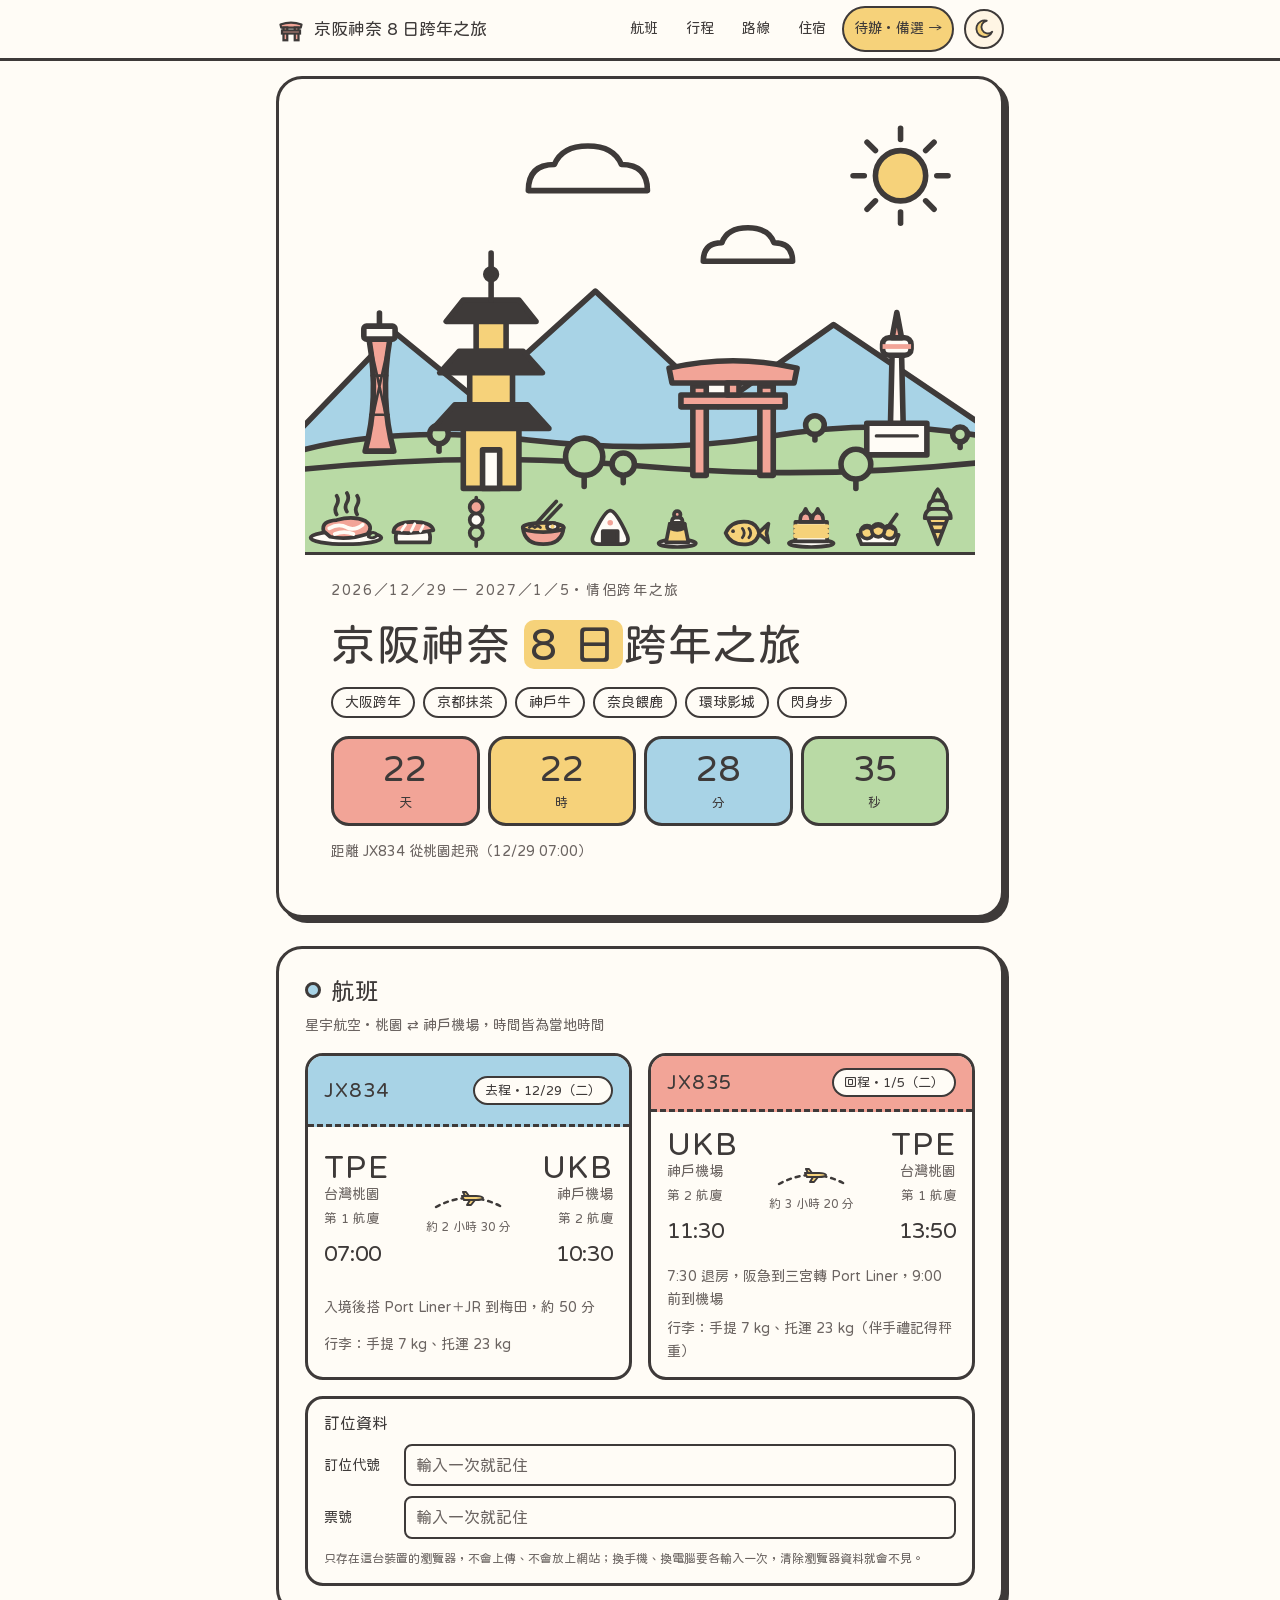
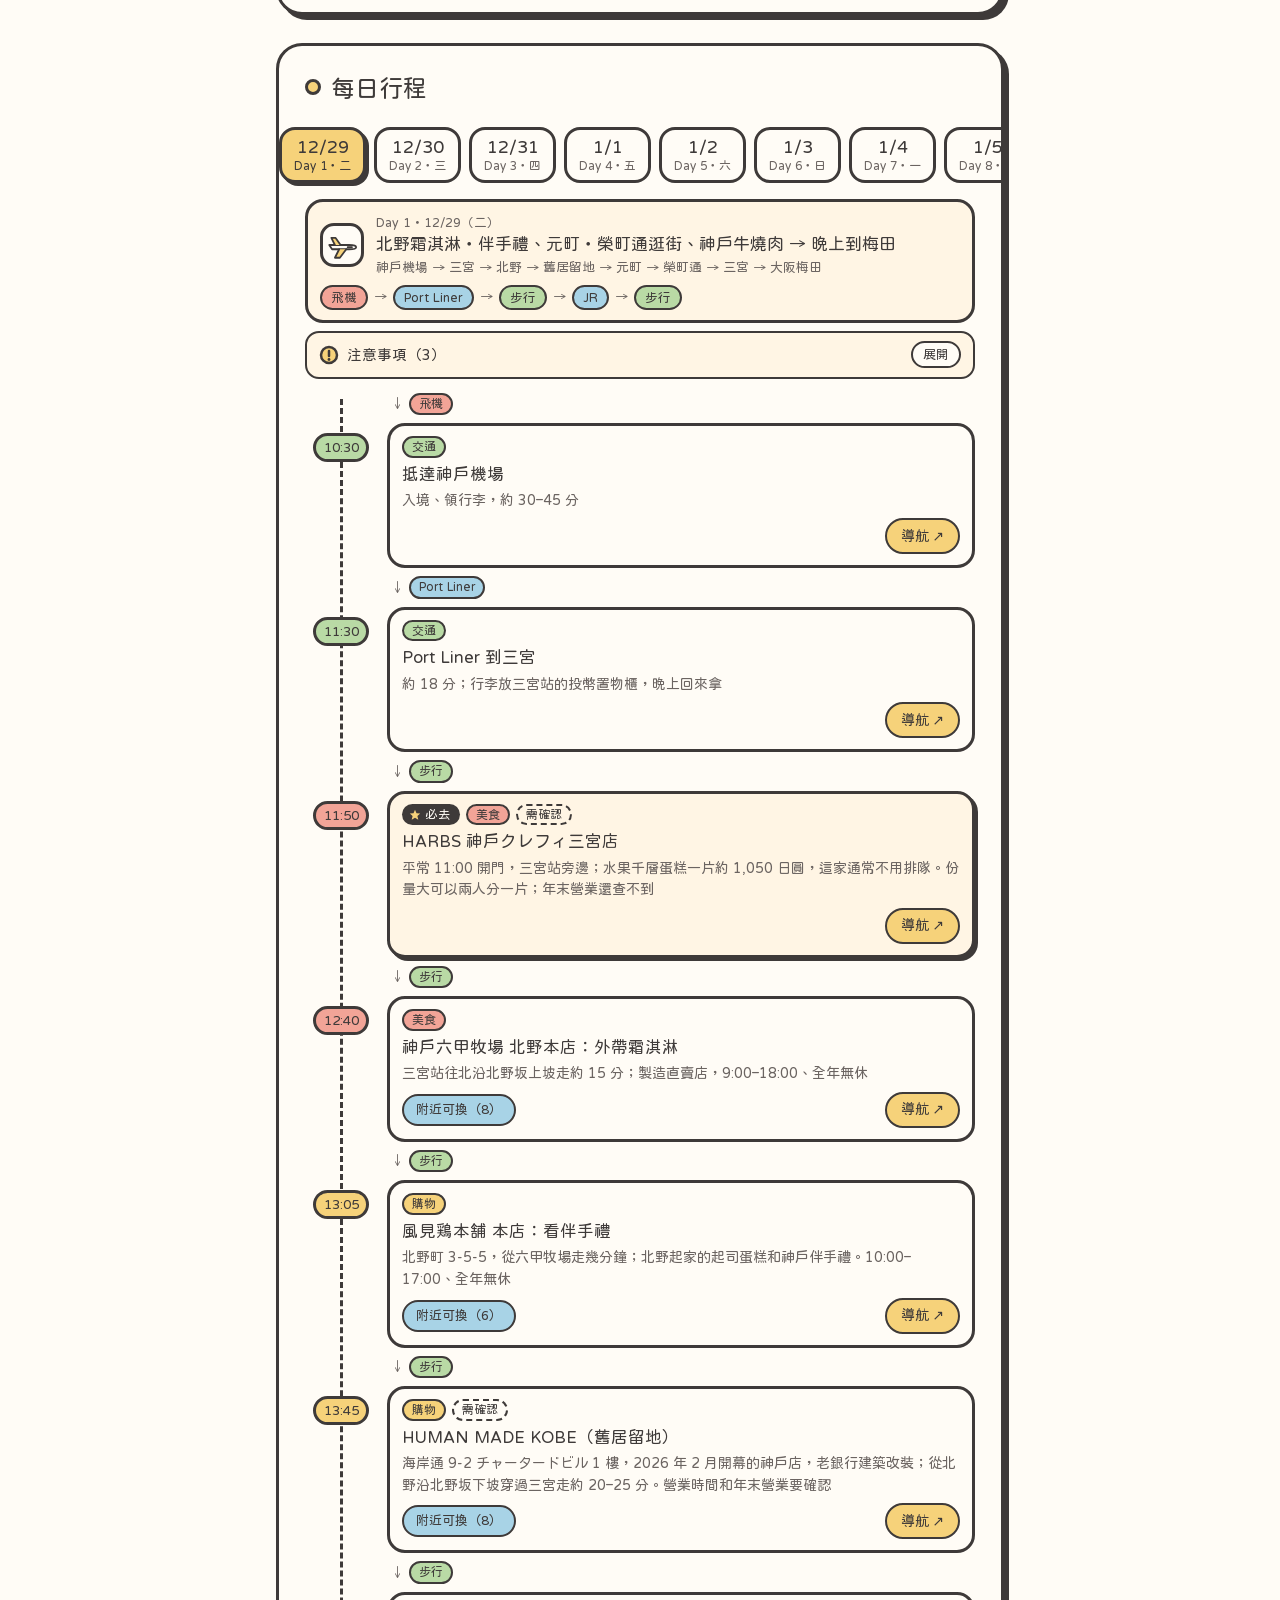
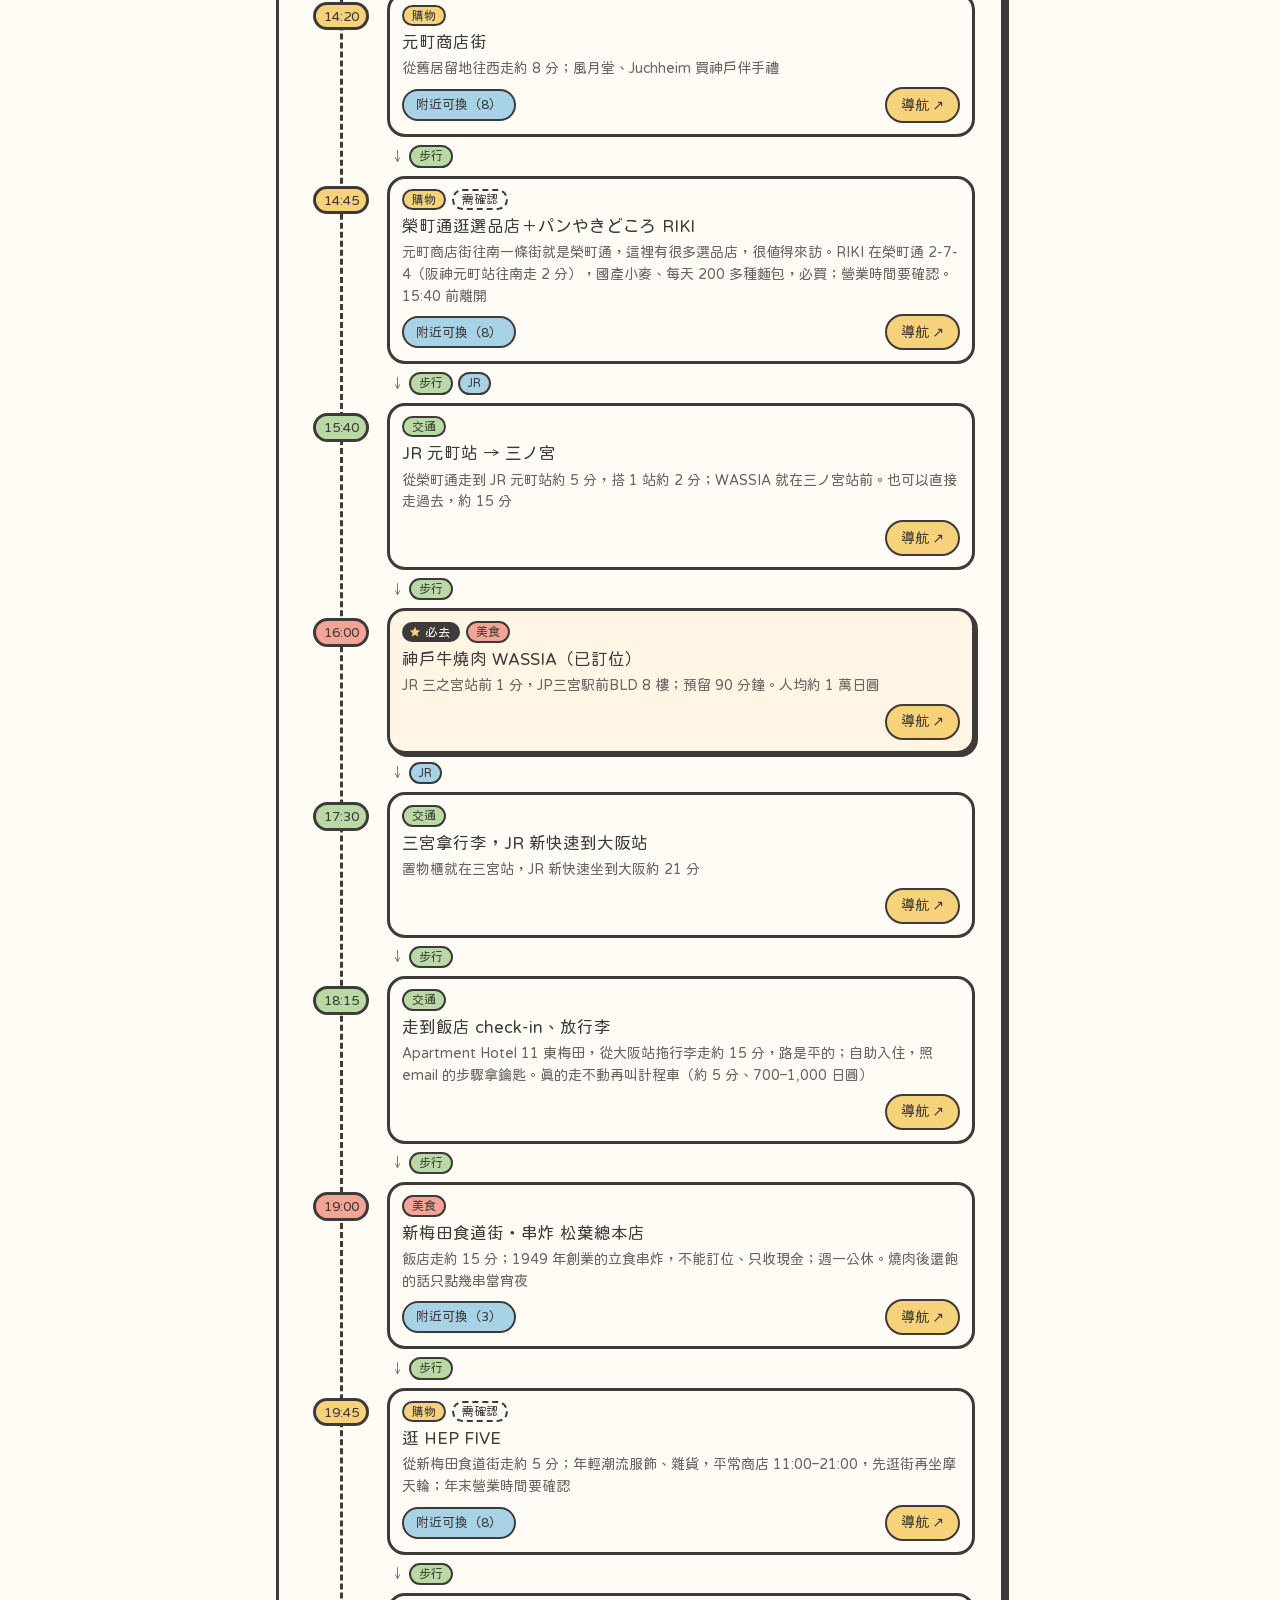
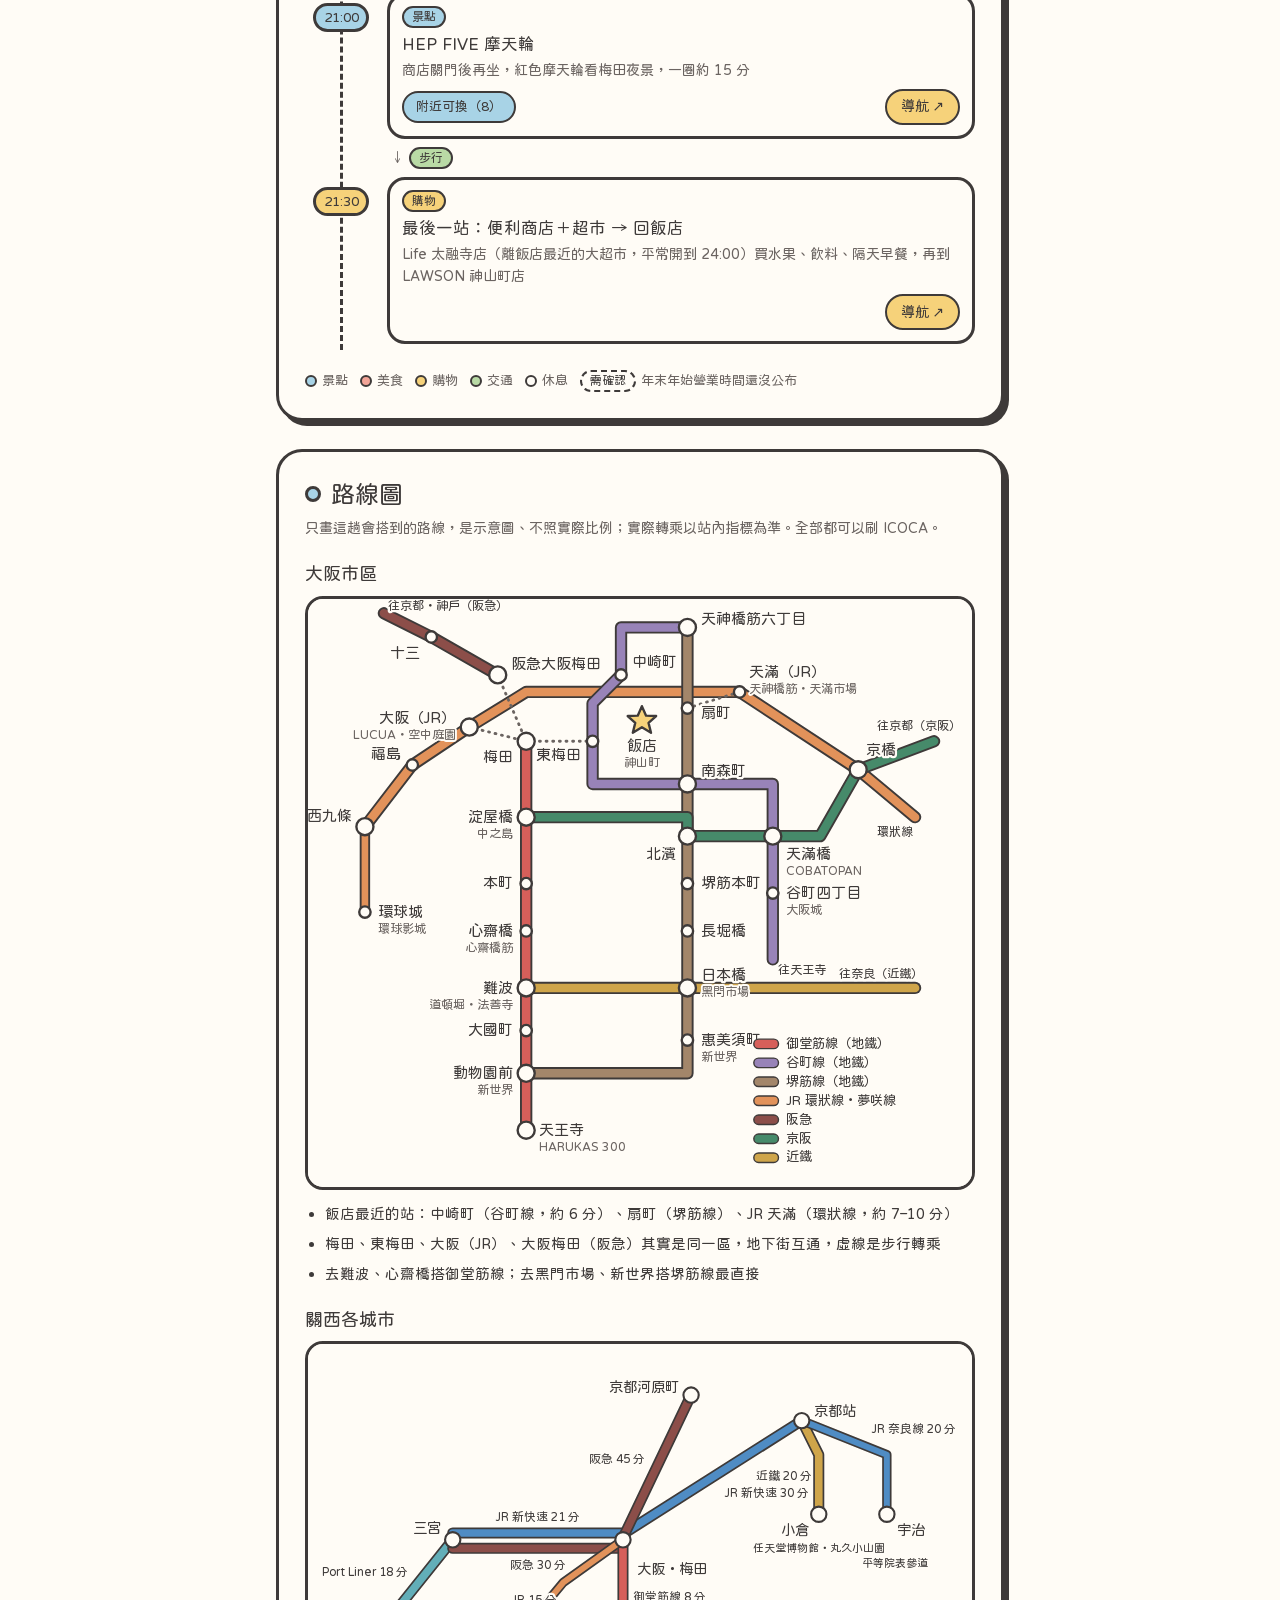
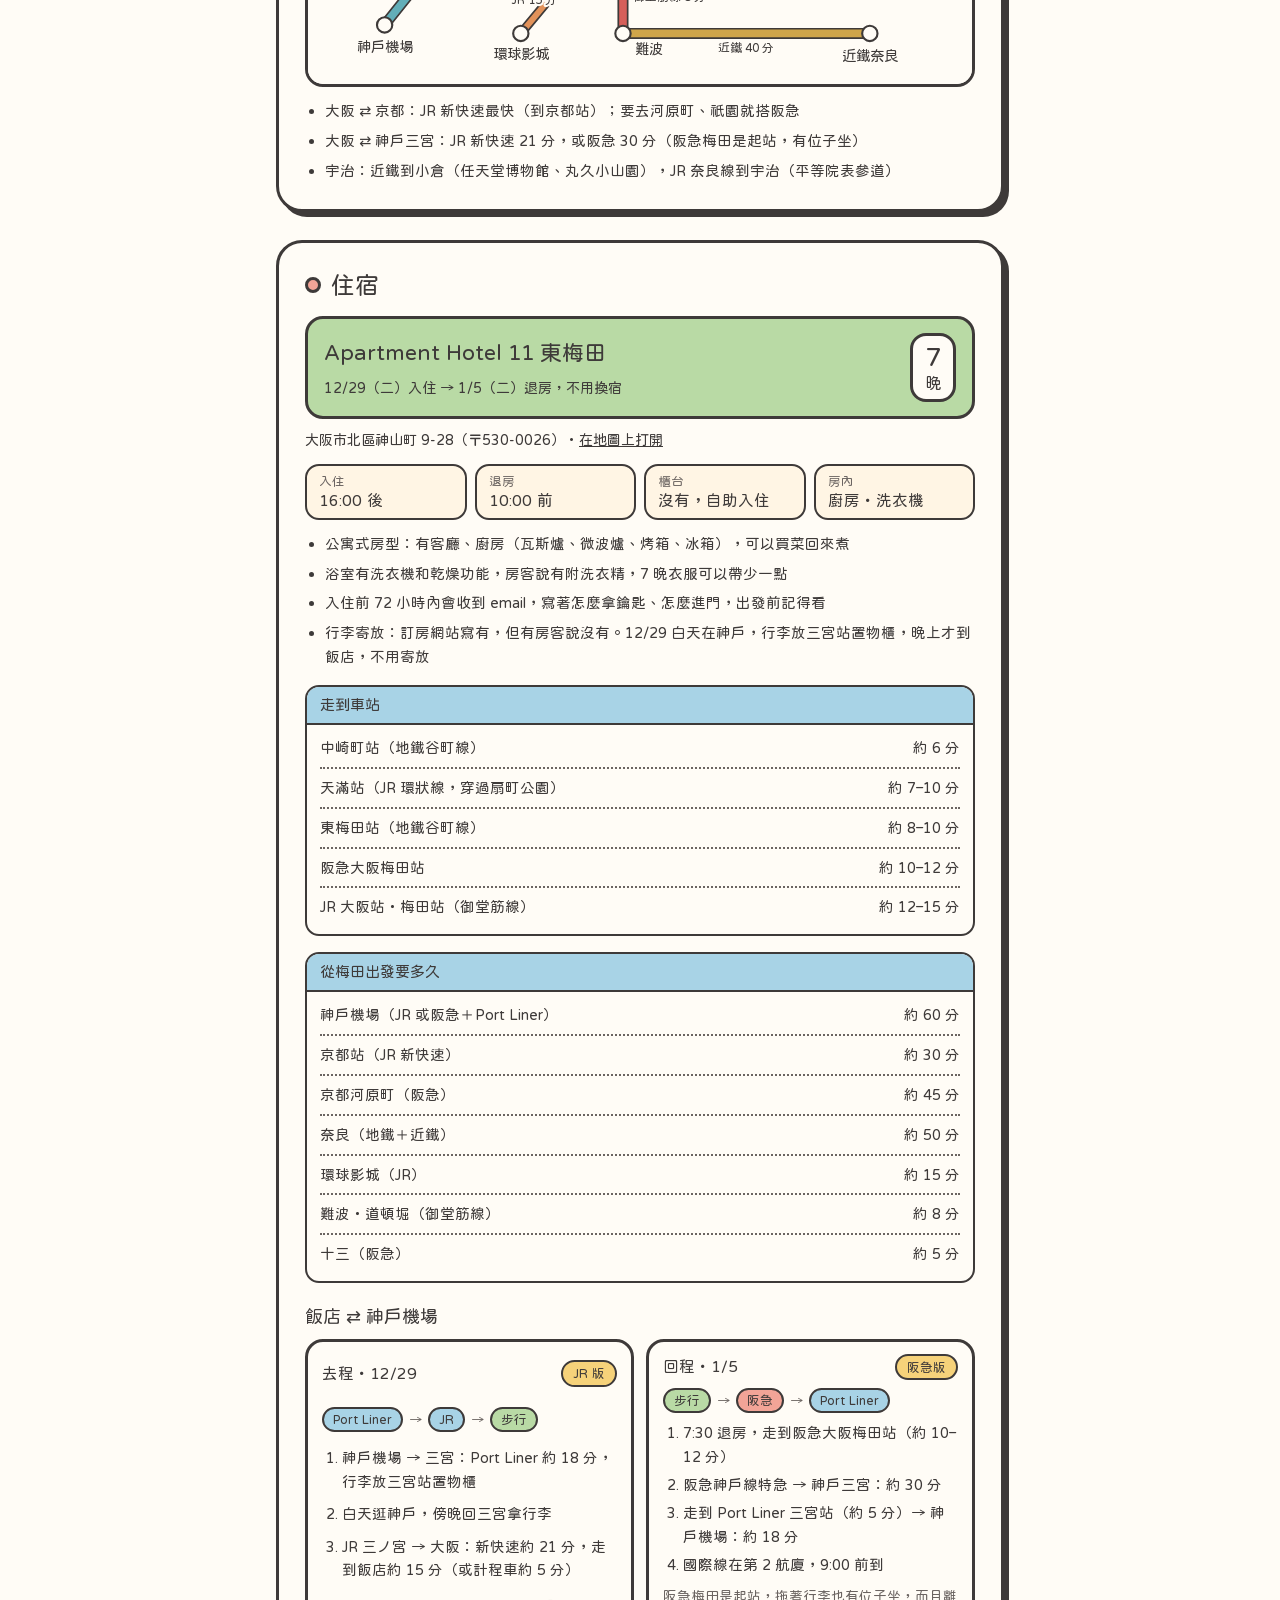
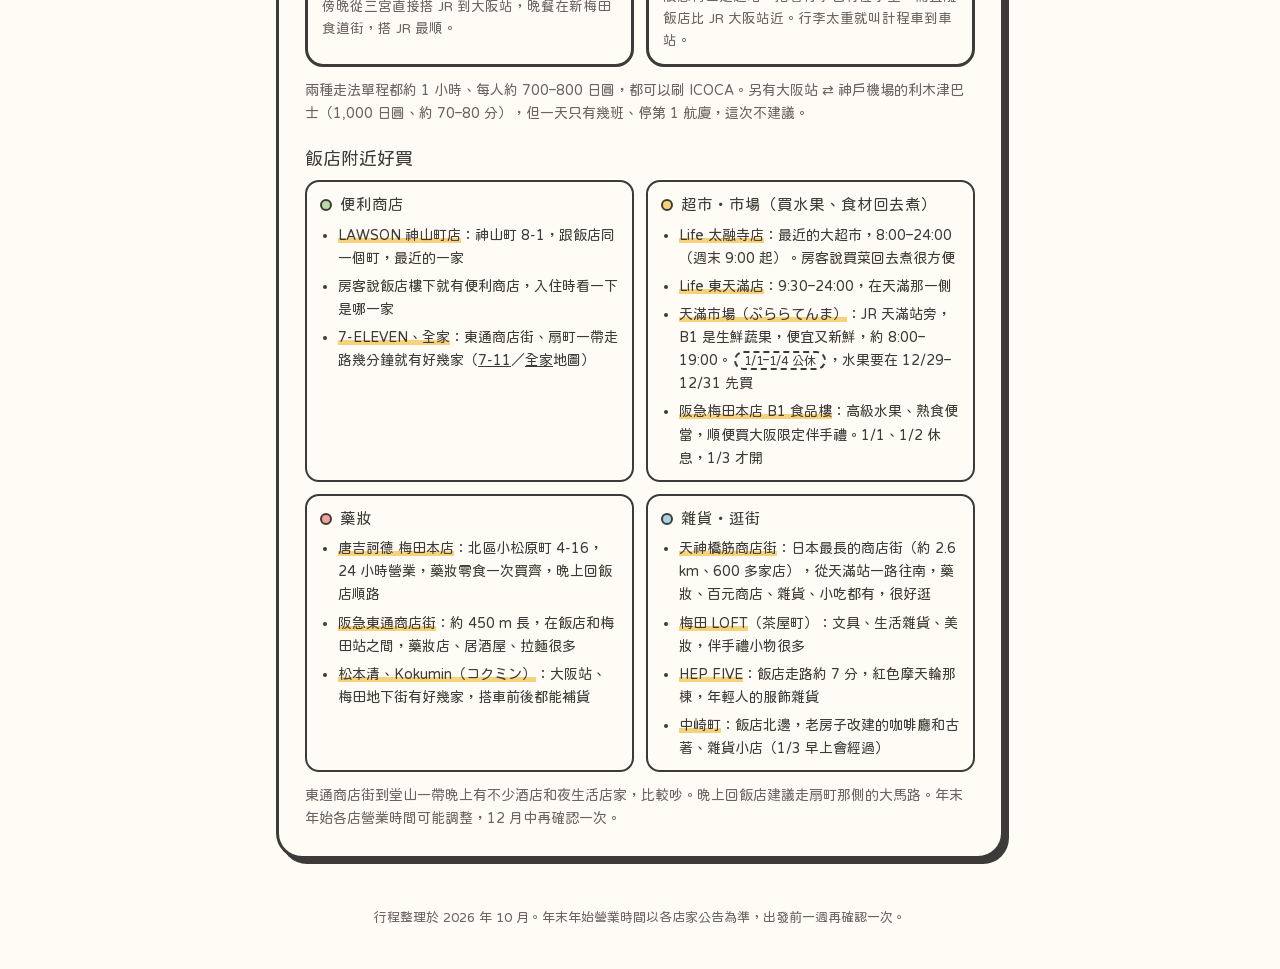
==== index.html @ b8e927ff "航班加上行李額度（手提 7 kg、托運 23 kg）；新增訂位資料欄位，只存在裝置的瀏覽器、不放上網站 Co-Authored-By: Claude Opus 5.5 <noreply@anthrop" ====
<!doctype html>
<html lang="zh-Hant">
<head>
<meta charset="utf-8">
<meta name="viewport" content="width=device-width, initial-scale=1, viewport-fit=cover">
<title>京阪神奈 8 日跨年之旅</title>
<link rel="preload" href="fonts/huninn-subset.woff2" as="font" type="font/woff2" crossorigin>
<link rel="manifest" href="manifest.webmanifest">
<meta name="theme-color" content="#FFFCF6" media="(prefers-color-scheme: light)">
<meta name="theme-color" content="#1C1E21" media="(prefers-color-scheme: dark)">
<script>/* 先套用記住的深淺色，避免畫面閃一下 */try{var t=JSON.parse(localStorage.getItem("kansai8-theme"));if(t==="dark"||t==="light")document.documentElement.dataset.theme=t;}catch(e){}</script>
<link rel="icon" href="icons/icon-192.png" type="image/png">
<link rel="apple-touch-icon" href="icons/apple-touch-icon.png">
<meta name="apple-mobile-web-app-title" content="京阪神奈 8 日跨年之旅">
<link rel="stylesheet" href="css/style.css">

</head>
<body>
<nav class="nav" aria-label="主選單">
  <div class="nav-in">
    <a class="brand" aria-label="京阪神奈 8 日跨年之旅" href="#home" style="text-decoration:none">
      <svg viewBox="0 0 40 40" aria-hidden="true"><g class="anim">
        <path d="M6 14 Q20 9 34 14 L33 18 L7 18 Z" fill="#F2A497" stroke="#3E3A39" stroke-width="3" stroke-linejoin="round"/>
        <rect x="10" y="18" width="5" height="17" fill="#F2A497" stroke="#3E3A39" stroke-width="3"/>
        <rect x="25" y="18" width="5" height="17" fill="#F2A497" stroke="#3E3A39" stroke-width="3"/>
        <rect x="8" y="22" width="24" height="4" fill="#F2A497" stroke="#3E3A39" stroke-width="3"/>
      </g></svg>
      <span class="brand-t">京阪神奈 8 日跨年之旅</span>
    </a>
    <div class="nav-links">
      <a href="#flight">航班</a>
      <a href="#days">行程</a>
      <a href="#maps">路線</a>
      <a href="#stay">住宿</a>
      <a class="nav-page" href="prep.html">待辦・備選<span class="nav-arrow"> →</span></a>
    </div>
    <button class="theme-btn" type="button" id="theme-btn" aria-label="切換深色／淺色">
      <svg class="moon" viewBox="0 0 24 24" aria-hidden="true"><path d="M15 3 A9 9 0 1 0 21 15 A7 7 0 1 1 15 3 Z" fill="#F6D27A" stroke="#3E3A39" stroke-width="2" stroke-linejoin="round"/></svg>
      <svg class="sun" viewBox="0 0 24 24" aria-hidden="true"><g stroke="#3E3A39" stroke-width="2" stroke-linecap="round"><circle cx="12" cy="12" r="5" fill="#F6D27A"/><path d="M12 2v2M12 20v2M2 12h2M20 12h2M5 5l1.4 1.4M17.6 17.6 19 19M5 19l1.4-1.4M17.6 6.4 19 5"/></g></svg>
    </button>
  </div>
</nav>

<main>
  <!-- 首頁 -->
  <section id="home" class="page hero">
    <svg class="hero-art day" viewBox="0 0 360 240" role="img" aria-label="繪本插圖：遠方的神戶港塔和京都塔、近處的八坂塔、紅色鳥居和幾棵樹，天上飄下神戶牛排、壽司、糰子、拉麵、飯糰、布丁、鯛魚燒、草莓千層、章魚燒和抹茶霜淇淋">
      <g stroke="#3E3A39" stroke-width="3" stroke-linejoin="round" stroke-linecap="round">
        <!-- 太陽（縮小、放在右上角，整顆露出來） -->
        <g transform="translate(320 38) scale(.75) translate(-306 -48)" stroke-width="4">
          <g class="sun-rays anim">
            <line x1="306" y1="14" x2="306" y2="22"/><line x1="306" y1="74" x2="306" y2="82"/>
            <line x1="272" y1="48" x2="280" y2="48"/><line x1="332" y1="48" x2="340" y2="48"/>
            <line x1="282" y1="24" x2="288" y2="30"/><line x1="324" y1="66" x2="330" y2="72"/>
            <line x1="330" y1="24" x2="324" y2="30"/><line x1="288" y1="66" x2="282" y2="72"/>
          </g>
          <circle cx="306" cy="48" r="18" fill="#F6D27A"/>
        </g>
        <!-- 雲 -->
        <path class="cloud-a anim" d="M120 46 Q120 32 134 32 Q138 22 152 22 Q166 22 170 32 Q184 32 184 46 Z" fill="#FFFCF6"/>
        <path class="cloud-b anim" d="M214 84 Q214 74 224 74 Q227 66 238 66 Q249 66 252 74 Q262 74 262 84 Z" fill="#FFFCF6"/>
        <!-- 遠山 -->
        <path d="M-4 176 L48 122 L92 158 L156 100 L222 162 L284 118 L364 172 L364 204 L-4 204 Z" fill="#A8D3E6"/>
        <!-- 後方山丘：遠景的神戶港塔、京都塔畫小一點，站在這層 -->
        <path d="M-4 186 Q50 172 120 180 Q190 188 250 178 Q310 168 364 178 L364 220 L-4 220 Z" fill="#B9DAA5"/>
        <line x1="72" y1="186" x2="72" y2="179"/><circle cx="72" cy="177" r="5" fill="#B9DAA5"/>
        <line x1="274" y1="180" x2="274" y2="174"/><circle cx="274" cy="172" r="5" fill="#B9DAA5"/>
        <line x1="352" y1="184" x2="352" y2="178"/><circle cx="352" cy="177" r="4" fill="#B9DAA5"/>
        <!-- 神戶港塔（遠景） -->
        <g transform="translate(40 186) scale(0.7) translate(-28 -198)" stroke-width="4.29">
          <line x1="28" y1="104" x2="28" y2="92"/>
          <path d="M17 198 Q28 158 20 112 L36 112 Q28 158 39 198 Z" fill="#F2A497"/>
          <path d="M20 112 L39 198 M36 112 L17 198 M22 140 L34 140 M21 170 L35 170" fill="none" stroke-width="2"/>
          <rect x="16" y="102" width="24" height="10" rx="2" fill="#FFFCF6"/>
        </g>
        <!-- 京都塔（遠景） -->
        <g transform="translate(318 188) scale(0.85) translate(-331 -198)" stroke-width="3.53">
          <rect x="312" y="178" width="38" height="20" fill="#FFFCF6"/>
          <path d="M318 186 L344 186" fill="none" stroke-width="2"/>
          <path d="M327 178 L328 134 L334 134 L335 178 Z" fill="#FFFCF6"/>
          <rect x="322" y="124" width="18" height="11" rx="4" fill="#FFFCF6"/>
          <rect x="322" y="128" width="18" height="3" fill="#F2A497" stroke-width="0"/>
          <path d="M328 124 L331 108 L334 124 Z" fill="#F2A497"/>
        </g>
        <!-- 地面 -->
        <path d="M-4 196 Q90 186 180 194 Q270 202 364 192 L364 244 L-4 244 Z" fill="#B9DAA5"/>
        <!-- 鳥居（中景） -->
        <g transform="translate(230 199) scale(0.8) translate(-249 -198)" stroke-width="3.75">
          <rect x="222" y="138" width="9" height="60" fill="#F2A497"/>
          <rect x="267" y="138" width="9" height="60" fill="#F2A497"/>
          <path d="M206 126 Q249 116 292 126 L290 136 L208 136 Z" fill="#F2A497"/>
          <rect x="214" y="144" width="70" height="8" fill="#F2A497"/>
          <rect x="245" y="136" width="8" height="8" fill="#F2A497"/>
        </g>
        <!-- 八坂塔（近景，最大） -->
        <g transform="translate(100 206) scale(1.15) translate(-81 -196)" stroke-width="2.61">
          <rect x="68" y="164" width="26" height="32" fill="#F6D27A"/>
          <rect x="71" y="138" width="20" height="20" fill="#F6D27A"/>
          <rect x="74" y="114" width="14" height="18" fill="#F6D27A"/>
          <path d="M54 168 L108 168 L98 157 L64 157 Z" fill="#3E3A39"/>
          <path d="M57 142 L105 142 L96 132 L66 132 Z" fill="#3E3A39"/>
          <path d="M60 118 L102 118 L94 108 L68 108 Z" fill="#3E3A39"/>
          <line x1="81" y1="108" x2="81" y2="86"/>
          <circle cx="81" cy="96" r="2.5" fill="#3E3A39"/>
          <rect x="77" y="178" width="8" height="18" fill="#FFFCF6"/>
        </g>
        <!-- 近景的樹 -->
        <line x1="150" y1="205" x2="150" y2="196"/><circle cx="150" cy="189" r="10" fill="#B9DAA5"/>
        <line x1="171" y1="203" x2="171" y2="196"/><circle cx="171" cy="193" r="6" fill="#B9DAA5"/>
        <line x1="296" y1="206" x2="296" y2="198"/><circle cx="296" cy="193" r="8" fill="#B9DAA5"/>
        <!-- 天上飄下來的日本美食（縮小一半）：神戶牛排、握壽司、三色糰子、拉麵、飯糰、布丁、鯛魚燒、草莓千層、章魚燒、抹茶霜淇淋 -->
        <!-- 神戶牛排 -->
        <g class="fall f1 anim"><g transform="translate(22 236) scale(.5)" stroke-width="4">
          <ellipse cx="0" cy="-7" rx="38" ry="7" fill="#FFFCF6"/>
          <path d="M-24 -14 Q-27 -25 -10 -26 Q8 -31 21 -25 Q30 -19 23 -11 Q2 -4 -17 -8 Z" fill="#F2A497"/>
          <path d="M-18 -17 Q-8 -23 1 -18 Q9 -14 18 -21 M-12 -11 Q-2 -15 8 -11" fill="none" stroke="#FFFCF6" stroke-width="4"/>
          <path d="M24 -8 Q28 -16 34 -10 Q30 -5 24 -8 Z" fill="#B9DAA5" stroke-width="3"/>
          <g class="steam anim" fill="none"><path d="M-10 -32 Q-13 -37 -10 -42 Q-7 -47 -10 -52"/><path d="M1 -35 Q-2 -40 1 -45 Q4 -50 1 -55"/><path d="M12 -32 Q9 -37 12 -42 Q15 -47 12 -52"/></g>
        </g></g>
        <!-- 握壽司 -->
        <g class="fall f2 anim"><g transform="translate(58 236) scale(.5)" stroke-width="4">
          <path d="M-18 -2 Q-20 -14 -14 -15 L14 -15 Q20 -14 18 -2 Z" fill="#FFFCF6"/>
          <path d="M-21 -13 Q-20 -24 0 -24 Q20 -24 22 -15 Q0 -10 -21 -13 Z" fill="#F2A497"/>
          <path d="M-12 -15 L-8 -21 M-2 -14 L2 -22 M8 -14 L11 -20" fill="none" stroke="#FFFCF6" stroke-width="3"/>
        </g></g>
        <!-- 三色糰子 -->
        <g class="fall f3 anim"><g transform="translate(92 236) scale(.5)" stroke-width="4">
          <line x1="0" y1="2" x2="0" y2="-50"/>
          <circle cx="0" cy="-12" r="7" fill="#B9DAA5"/><circle cx="0" cy="-26" r="7" fill="#FFFCF6"/><circle cx="0" cy="-40" r="7" fill="#F2A497"/>
        </g></g>
        <!-- 拉麵 -->
        <g class="fall f4 anim"><g transform="translate(128 236) scale(.5)" stroke-width="4">
          <path d="M-6 -24 L14 -46 M0 -22 L19 -42" fill="none"/>
          <path d="M-22 -18 L22 -18 Q20 0 0 0 Q-20 0 -22 -18 Z" fill="#F2A497"/>
          <ellipse cx="0" cy="-18" rx="22" ry="5" fill="#F6D27A"/>
          <path d="M-15 -18 Q-12 -21 -9 -18 Q-6 -21 -3 -18" fill="none" stroke-width="3"/>
          <ellipse cx="10" cy="-19" rx="6" ry="4" fill="#FFFCF6"/><circle cx="10" cy="-19" r="2.2" fill="#F6D27A" stroke-width="0"/>
        </g></g>
        <!-- 飯糰 -->
        <g class="fall f5 anim"><g transform="translate(164 236) scale(.5)" stroke-width="4">
          <path d="M0 -36 Q6 -36 18 -10 Q22 0 12 0 L-12 0 Q-22 0 -18 -10 Q-6 -36 0 -36 Z" fill="#FFFCF6"/>
          <rect x="-8" y="-14" width="16" height="14" fill="#3E3A39"/>
          <circle cx="0" cy="-23" r="3" fill="#F2A497" stroke-width="0"/>
        </g></g>
        <!-- 布丁 -->
        <g class="fall f6 anim"><g transform="translate(200 236) scale(.5)" stroke-width="4">
          <ellipse cx="0" cy="-1" rx="20" ry="4" fill="#FFFCF6"/>
          <path d="M-12 -2 L-8 -22 L8 -22 L12 -2 Z" fill="#F6D27A"/>
          <path d="M-8 -22 L8 -22 L7 -17 Q0 -14 -7 -17 Z" fill="#3E3A39"/>
          <path d="M-6 -23 Q-6 -29 0 -29 Q6 -29 6 -23 Z" fill="#FFFCF6"/>
          <circle cx="0" cy="-32" r="3.5" fill="#F2A497"/>
        </g></g>
        <!-- 鯛魚燒 -->
        <g class="fall f7 anim"><g transform="translate(236 236) scale(.5)" stroke-width="4">
          <path d="M15 -12 L26 -22 L24 -12 L26 -2 Z" fill="#F6D27A"/>
          <path d="M-20 -12 Q-14 -26 4 -24 Q14 -22 16 -12 Q14 -2 4 0 Q-14 2 -20 -12 Z" fill="#F6D27A"/>
          <circle cx="-12" cy="-14" r="2" fill="#3E3A39" stroke-width="0"/>
          <path d="M-2 -17 Q2 -12 -2 -7 M5 -17 Q9 -12 5 -7" fill="none" stroke-width="3"/>
        </g></g>
        <!-- 草莓千層 -->
        <g class="fall f8 anim"><g transform="translate(272 236) scale(.5)" stroke-width="4">
          <ellipse cx="0" cy="-1" rx="24" ry="4" fill="#FFFCF6"/>
          <rect x="-17" y="-24" width="34" height="21" fill="#FFFCF6"/>
          <path d="M-17 -19 L17 -19 M-17 -14 L17 -14 M-17 -9 L17 -9" fill="none" stroke="#F6D27A" stroke-width="5"/>
          <path d="M-12 -24 Q-12 -34 -6 -34 Q0 -34 0 -24 Z M1 -24 Q1 -34 7 -34 Q13 -34 13 -24 Z" fill="#F2A497"/>
          <path d="M-8 -34 L-6 -38 L-4 -34 M5 -34 L7 -38 L9 -34" fill="#B9DAA5"/>
        </g></g>
        <!-- 章魚燒 -->
        <g class="fall f9 anim"><g transform="translate(308 236) scale(.5)" stroke-width="4">
          <line x1="10" y1="-18" x2="20" y2="-32"/>
          <path d="M-22 -10 L22 -10 L18 0 L-18 0 Z" fill="#FFFCF6"/>
          <circle cx="-12" cy="-13" r="7" fill="#F6D27A"/><circle cx="12" cy="-13" r="7" fill="#F6D27A"/><circle cx="0" cy="-15" r="7" fill="#F6D27A"/>
          <path d="M-16 -16 Q-12 -19 -8 -16 M-4 -18 Q0 -21 4 -18 M8 -16 Q12 -19 16 -16" fill="none" stroke-width="3"/>
        </g></g>
        <!-- 抹茶霜淇淋 -->
        <g class="fall f10 anim"><g transform="translate(340 236) scale(.5)" stroke-width="4">
          <path d="M-11 -29 L11 -29 L0 0 Z" fill="#F6D27A"/>
          <path d="M-7 -22 L7 -22 M-4 -14 L4 -14" fill="none"/>
          <path d="M-14 -28 Q-14 -39 0 -39 Q14 -39 14 -28 Z" fill="#B9DAA5"/>
          <path d="M-10 -38 Q-10 -48 0 -48 Q10 -48 10 -38 Z" fill="#B9DAA5"/>
          <path d="M-6 -47 Q-3 -56 0 -59 Q3 -56 6 -47 Z" fill="#B9DAA5"/>
        </g></g>
      </g>
    </svg>
    <svg class="hero-art night" viewBox="0 0 360 240" role="img" aria-label="深夜插圖：跨年煙火、通天閣、大阪城和三顆章魚燒"><g style="stroke:var(--edge)" stroke-width="3" stroke-linejoin="round" stroke-linecap="round" fill="none"><!-- 星星 --><circle class="twinkle" cx="30" cy="30" r="2.2" style="fill:#E9DFC8" stroke-width="0"/><circle class="twinkle t2" cx="64" cy="18" r="1.6" style="fill:#E9DFC8" stroke-width="0"/><circle class="twinkle" cx="150" cy="24" r="1.6" style="fill:#E9DFC8" stroke-width="0"/><circle class="twinkle t2" cx="240" cy="16" r="2.2" style="fill:#E9DFC8" stroke-width="0"/><circle class="twinkle" cx="330" cy="26" r="1.6" style="fill:#E9DFC8" stroke-width="0"/><circle class="twinkle t2" cx="118" cy="70" r="1.6" style="fill:#E9DFC8" stroke-width="0"/><circle class="twinkle" cx="176" cy="92" r="2.2" style="fill:#E9DFC8" stroke-width="0"/><circle class="twinkle t2" cx="26" cy="96" r="1.6" style="fill:#E9DFC8" stroke-width="0"/><circle class="twinkle" cx="312" cy="110" r="1.6" style="fill:#E9DFC8" stroke-width="0"/><circle class="twinkle t2" cx="262" cy="62" r="2.2" style="fill:#E9DFC8" stroke-width="0"/><!-- 月亮 --><path d="M318 30 A18 18 0 1 0 334 62 A14 14 0 1 1 318 30 Z" style="fill:#CDBF9C"/><!-- 煙火 --><g class="fw fw-1" style="stroke:#C7907F" stroke-width="2.5" stroke-linecap="round"><line x1="102.5" y1="62.0" x2="122.0" y2="62.0"/><circle cx="127.0" cy="62.0" r="1.6" style="fill:#C7907F" stroke-width="0"/><line x1="101.1" y1="67.2" x2="118.0" y2="77.0"/><circle cx="122.3" cy="79.5" r="1.6" style="fill:#C7907F" stroke-width="0"/><line x1="97.2" y1="71.1" x2="107.0" y2="88.0"/><circle cx="109.5" cy="92.3" r="1.6" style="fill:#C7907F" stroke-width="0"/><line x1="92.0" y1="72.5" x2="92.0" y2="92.0"/><circle cx="92.0" cy="97.0" r="1.6" style="fill:#C7907F" stroke-width="0"/><line x1="86.8" y1="71.1" x2="77.0" y2="88.0"/><circle cx="74.5" cy="92.3" r="1.6" style="fill:#C7907F" stroke-width="0"/><line x1="82.9" y1="67.2" x2="66.0" y2="77.0"/><circle cx="61.7" cy="79.5" r="1.6" style="fill:#C7907F" stroke-width="0"/><line x1="81.5" y1="62.0" x2="62.0" y2="62.0"/><circle cx="57.0" cy="62.0" r="1.6" style="fill:#C7907F" stroke-width="0"/><line x1="82.9" y1="56.8" x2="66.0" y2="47.0"/><circle cx="61.7" cy="44.5" r="1.6" style="fill:#C7907F" stroke-width="0"/><line x1="86.8" y1="52.9" x2="77.0" y2="36.0"/><circle cx="74.5" cy="31.7" r="1.6" style="fill:#C7907F" stroke-width="0"/><line x1="92.0" y1="51.5" x2="92.0" y2="32.0"/><circle cx="92.0" cy="27.0" r="1.6" style="fill:#C7907F" stroke-width="0"/><line x1="97.2" y1="52.9" x2="107.0" y2="36.0"/><circle cx="109.5" cy="31.7" r="1.6" style="fill:#C7907F" stroke-width="0"/><line x1="101.1" y1="56.7" x2="118.0" y2="47.0"/><circle cx="122.3" cy="44.5" r="1.6" style="fill:#C7907F" stroke-width="0"/><circle cx="92" cy="62" r="3" style="fill:#C7907F" stroke-width="0"/></g><g class="fw fw-2" style="stroke:#C8B27A" stroke-width="2.5" stroke-linecap="round"><line x1="212.4" y1="44.0" x2="228.0" y2="44.0"/><circle cx="233.0" cy="44.0" r="1.6" style="fill:#C8B27A" stroke-width="0"/><line x1="211.3" y1="48.2" x2="224.8" y2="56.0"/><circle cx="229.1" cy="58.5" r="1.6" style="fill:#C8B27A" stroke-width="0"/><line x1="208.2" y1="51.3" x2="216.0" y2="64.8"/><circle cx="218.5" cy="69.1" r="1.6" style="fill:#C8B27A" stroke-width="0"/><line x1="204.0" y1="52.4" x2="204.0" y2="68.0"/><circle cx="204.0" cy="73.0" r="1.6" style="fill:#C8B27A" stroke-width="0"/><line x1="199.8" y1="51.3" x2="192.0" y2="64.8"/><circle cx="189.5" cy="69.1" r="1.6" style="fill:#C8B27A" stroke-width="0"/><line x1="196.7" y1="48.2" x2="183.2" y2="56.0"/><circle cx="178.9" cy="58.5" r="1.6" style="fill:#C8B27A" stroke-width="0"/><line x1="195.6" y1="44.0" x2="180.0" y2="44.0"/><circle cx="175.0" cy="44.0" r="1.6" style="fill:#C8B27A" stroke-width="0"/><line x1="196.7" y1="39.8" x2="183.2" y2="32.0"/><circle cx="178.9" cy="29.5" r="1.6" style="fill:#C8B27A" stroke-width="0"/><line x1="199.8" y1="36.7" x2="192.0" y2="23.2"/><circle cx="189.5" cy="18.9" r="1.6" style="fill:#C8B27A" stroke-width="0"/><line x1="204.0" y1="35.6" x2="204.0" y2="20.0"/><circle cx="204.0" cy="15.0" r="1.6" style="fill:#C8B27A" stroke-width="0"/><line x1="208.2" y1="36.7" x2="216.0" y2="23.2"/><circle cx="218.5" cy="18.9" r="1.6" style="fill:#C8B27A" stroke-width="0"/><line x1="211.3" y1="39.8" x2="224.8" y2="32.0"/><circle cx="229.1" cy="29.5" r="1.6" style="fill:#C8B27A" stroke-width="0"/><circle cx="204" cy="44" r="3" style="fill:#C8B27A" stroke-width="0"/></g><g class="fw fw-3" style="stroke:#8FA7B5" stroke-width="2.5" stroke-linecap="round"><line x1="275.0" y1="98.0" x2="288.0" y2="98.0"/><circle cx="293.0" cy="98.0" r="1.6" style="fill:#8FA7B5" stroke-width="0"/><line x1="274.1" y1="101.5" x2="285.3" y2="108.0"/><circle cx="289.7" cy="110.5" r="1.6" style="fill:#8FA7B5" stroke-width="0"/><line x1="271.5" y1="104.1" x2="278.0" y2="115.3"/><circle cx="280.5" cy="119.7" r="1.6" style="fill:#8FA7B5" stroke-width="0"/><line x1="268.0" y1="105.0" x2="268.0" y2="118.0"/><circle cx="268.0" cy="123.0" r="1.6" style="fill:#8FA7B5" stroke-width="0"/><line x1="264.5" y1="104.1" x2="258.0" y2="115.3"/><circle cx="255.5" cy="119.7" r="1.6" style="fill:#8FA7B5" stroke-width="0"/><line x1="261.9" y1="101.5" x2="250.7" y2="108.0"/><circle cx="246.3" cy="110.5" r="1.6" style="fill:#8FA7B5" stroke-width="0"/><line x1="261.0" y1="98.0" x2="248.0" y2="98.0"/><circle cx="243.0" cy="98.0" r="1.6" style="fill:#8FA7B5" stroke-width="0"/><line x1="261.9" y1="94.5" x2="250.7" y2="88.0"/><circle cx="246.3" cy="85.5" r="1.6" style="fill:#8FA7B5" stroke-width="0"/><line x1="264.5" y1="91.9" x2="258.0" y2="80.7"/><circle cx="255.5" cy="76.3" r="1.6" style="fill:#8FA7B5" stroke-width="0"/><line x1="268.0" y1="91.0" x2="268.0" y2="78.0"/><circle cx="268.0" cy="73.0" r="1.6" style="fill:#8FA7B5" stroke-width="0"/><line x1="271.5" y1="91.9" x2="278.0" y2="80.7"/><circle cx="280.5" cy="76.3" r="1.6" style="fill:#8FA7B5" stroke-width="0"/><line x1="274.1" y1="94.5" x2="285.3" y2="88.0"/><circle cx="289.7" cy="85.5" r="1.6" style="fill:#8FA7B5" stroke-width="0"/><circle cx="268" cy="98" r="3" style="fill:#8FA7B5" stroke-width="0"/></g><!-- 遠方街景 --><path d="M-4 170 L-4 150 L22 150 L22 138 L40 138 L40 156 L58 156 L58 144 L72 144 L72 170 Z" style="fill:#2B323B"/><path d="M250 170 L250 146 L268 146 L268 134 L286 134 L286 152 L300 152 L300 140 L318 140 L318 158 L364 158 L364 170 Z" style="fill:#2B323B"/><rect x="24" y="152" width="5" height="5" style="fill:#C8B27A" stroke-width="0"/><rect x="62" y="150" width="5" height="5" style="fill:#C8B27A" stroke-width="0"/><rect x="272" y="140" width="5" height="5" style="fill:#C8B27A" stroke-width="0"/><rect x="306" y="146" width="5" height="5" style="fill:#C8B27A" stroke-width="0"/><!-- 通天閣 --><path d="M118 170 L130 112 L142 112 L154 170" style="fill:#2B323B"/><rect x="124" y="98" width="24" height="14" rx="2" style="fill:#3A4450"/><line x1="136" y1="98" x2="136" y2="82"/><rect x="128" y="102" width="16" height="5" style="fill:#C8B27A" stroke-width="0"/><path d="M124 140 L148 140" /><!-- 大阪城 --><path d="M176 170 L176 146 L226 146 L226 170 Z" style="fill:#2B323B"/><path d="M170 148 L232 148 L222 138 L180 138 Z" style="fill:#4A5D6A"/><rect x="184" y="124" width="34" height="14" style="fill:#2B323B"/><path d="M178 126 L224 126 L214 116 L188 116 Z" style="fill:#4A5D6A"/><rect x="192" y="104" width="18" height="12" style="fill:#2B323B"/><path d="M186 106 L216 106 L208 96 L194 96 Z" style="fill:#4A5D6A"/><path d="M196 96 L198 90 M206 96 L204 90" /><rect x="196" y="152" width="10" height="18" style="fill:#C8B27A" stroke-width="2"/><!-- 河岸 --><path d="M-4 168 Q90 162 180 168 Q270 174 364 166 L364 244 L-4 244 Z" style="fill:#262C34"/><path d="M30 184 L70 184 M110 192 L160 192 M250 186 L300 186" style="stroke:#4A5D6A" stroke-width="2.5"/><!-- 章魚燒舟 --><path d="M132 206 L228 206 L218 226 L142 226 Z" style="fill:#7A6448"/><path d="M150 216 L210 216" style="stroke:#5A4A36" stroke-width="2"/><g class="tako k1"><circle cx="156" cy="196" r="13" style="fill:#B08A5C"/><path d="M144 192 Q150 182 156 184 Q163 182 168 191 Q161 188 156 190 Q150 187 144 192 Z" style="fill:#5A3B2E" stroke-width="1.5"/><path d="M147 189 L151 186 L155 189 L159 186 L163 189" fill="none" style="stroke:#EFE6D2" stroke-width="1.8"/><circle cx="151" cy="198" r="1.6" style="fill:var(--edge)" stroke-width="0"/><circle cx="161" cy="198" r="1.6" style="fill:var(--edge)" stroke-width="0"/><path d="M153.5 202 Q156 204.5 158.5 202" fill="none" stroke-width="1.6"/><ellipse cx="147.5" cy="201.5" rx="2.6" ry="1.6" style="fill:#B9796C" stroke-width="0"/><ellipse cx="164.5" cy="201.5" rx="2.6" ry="1.6" style="fill:#B9796C" stroke-width="0"/><path d="M152 184 L154 182 M159 185 L161 183" style="stroke:#7FA06A" stroke-width="2"/></g><g class="tako k2"><circle cx="180" cy="196" r="13" style="fill:#B08A5C"/><path d="M168 192 Q174 182 180 184 Q187 182 192 191 Q185 188 180 190 Q174 187 168 192 Z" style="fill:#5A3B2E" stroke-width="1.5"/><path d="M171 189 L175 186 L179 189 L183 186 L187 189" fill="none" style="stroke:#EFE6D2" stroke-width="1.8"/><circle cx="175" cy="198" r="1.6" style="fill:var(--edge)" stroke-width="0"/><circle cx="185" cy="198" r="1.6" style="fill:var(--edge)" stroke-width="0"/><path d="M177.5 202 Q180 204.5 182.5 202" fill="none" stroke-width="1.6"/><ellipse cx="171.5" cy="201.5" rx="2.6" ry="1.6" style="fill:#B9796C" stroke-width="0"/><ellipse cx="188.5" cy="201.5" rx="2.6" ry="1.6" style="fill:#B9796C" stroke-width="0"/><path d="M176 184 L178 182 M183 185 L185 183" style="stroke:#7FA06A" stroke-width="2"/></g><g class="tako k3"><circle cx="204" cy="196" r="13" style="fill:#B08A5C"/><path d="M192 192 Q198 182 204 184 Q211 182 216 191 Q209 188 204 190 Q198 187 192 192 Z" style="fill:#5A3B2E" stroke-width="1.5"/><path d="M195 189 L199 186 L203 189 L207 186 L211 189" fill="none" style="stroke:#EFE6D2" stroke-width="1.8"/><circle cx="199" cy="198" r="1.6" style="fill:var(--edge)" stroke-width="0"/><circle cx="209" cy="198" r="1.6" style="fill:var(--edge)" stroke-width="0"/><path d="M201.5 202 Q204 204.5 206.5 202" fill="none" stroke-width="1.6"/><ellipse cx="195.5" cy="201.5" rx="2.6" ry="1.6" style="fill:#B9796C" stroke-width="0"/><ellipse cx="212.5" cy="201.5" rx="2.6" ry="1.6" style="fill:#B9796C" stroke-width="0"/><path d="M200 184 L202 182 M207 185 L209 183" style="stroke:#7FA06A" stroke-width="2"/></g><!-- 牙籤 --><path d="M214 196 L236 168" style="stroke:#CDBF9C" stroke-width="2.5"/></g></svg>
    <div class="hero-body">
      <p class="eyebrow">2026／12／29 — 2027／1／5・情侶跨年之旅</p>
      <h1>京阪神奈 <span class="hl">8 日</span>跨年之旅</h1>
      <div class="hero-meta">
        <span class="chip">大阪跨年</span>
        <span class="chip">京都抹茶</span>
        <span class="chip">神戶牛</span>
        <span class="chip">奈良餵鹿</span>
        <span class="chip">環球影城</span>
        <span class="chip">閃身步</span>
      </div>
      <div class="count" id="count" aria-live="polite">
        <div class="cell"><b id="cd-d">--</b><span>天</span></div>
        <div class="cell"><b id="cd-h">--</b><span>時</span></div>
        <div class="cell"><b id="cd-m">--</b><span>分</span></div>
        <div class="cell"><b id="cd-s">--</b><span>秒</span></div>
      </div>
      <p class="count-note" id="count-note">距離 JX834 從桃園起飛（12/29 07:00）</p>
    </div>
  </section>

  <!-- 航班 -->
  <section id="flight" class="page">
    <div class="sec-head"><span class="dot" style="background:var(--mizu)"></span><h2>航班</h2></div>
    <p class="sec-sub">星宇航空・桃園 ⇄ 神戶機場，時間皆為當地時間</p>
    <div class="flights">
      <article class="ticket go">
        <div class="ticket-top"><span class="no">JX834</span><span class="tag">去程・12/29（二）</span></div>
        <div class="ticket-mid">
          <div class="port"><span class="code">TPE</span><span class="city">台灣桃園</span><span class="term">第 1 航廈</span><span class="time">07:00</span></div>
          <div class="path">
            <svg viewBox="0 0 74 28" aria-hidden="true"><path d="M4 20 Q37 2 70 20" fill="none" stroke="#3E3A39" stroke-width="2.5" stroke-dasharray="4 5" stroke-linecap="round"/><path d="M30 9 L44 9 Q50 9 51 11 Q50 13 44 13 L32 13 Z M38 13 L35 18 L39 18 L43 13 M33 9 L31 5 L34 5 L37 9" fill="#F6D27A" stroke="#3E3A39" stroke-width="2" stroke-linejoin="round"/></svg>
            <span>約 2 小時 30 分</span>
          </div>
          <div class="port to"><span class="code">UKB</span><span class="city">神戶機場</span><span class="term">第 2 航廈</span><span class="time">10:30</span></div>
        </div>
        <div class="ticket-foot"><span>入境後搭 Port Liner＋JR 到梅田，約 50 分</span><span>行李：手提 7 kg、托運 23 kg</span></div>
      </article>
      <article class="ticket back">
        <div class="ticket-top"><span class="no">JX835</span><span class="tag">回程・1/5（二）</span></div>
        <div class="ticket-mid">
          <div class="port"><span class="code">UKB</span><span class="city">神戶機場</span><span class="term">第 2 航廈</span><span class="time">11:30</span></div>
          <div class="path">
            <svg viewBox="0 0 74 28" aria-hidden="true"><path d="M4 20 Q37 2 70 20" fill="none" stroke="#3E3A39" stroke-width="2.5" stroke-dasharray="4 5" stroke-linecap="round"/><path d="M30 9 L44 9 Q50 9 51 11 Q50 13 44 13 L32 13 Z M38 13 L35 18 L39 18 L43 13 M33 9 L31 5 L34 5 L37 9" fill="#F6D27A" stroke="#3E3A39" stroke-width="2" stroke-linejoin="round"/></svg>
            <span>約 3 小時 20 分</span>
          </div>
          <div class="port to"><span class="code">TPE</span><span class="city">台灣桃園</span><span class="term">第 1 航廈</span><span class="time">13:50</span></div>
        </div>
        <div class="ticket-foot"><span>7:30 退房，阪急到三宮轉 Port Liner，9:00 前到機場</span><span>行李：手提 7 kg、托運 23 kg（伴手禮記得秤重）</span></div>
      </article>
    </div>
    <div class="booking" id="booking">
      <h3>訂位資料</h3>
      <label><span>訂位代號</span><input id="bk-pnr" autocomplete="off" autocapitalize="characters" spellcheck="false" placeholder="輸入一次就記住"></label>
      <label><span>票號</span><input id="bk-ticket" inputmode="numeric" autocomplete="off" spellcheck="false" placeholder="輸入一次就記住"></label>
      <p class="booking-note">只存在這台裝置的瀏覽器，不會上傳、不會放上網站；換手機、換電腦要各輸入一次，清除瀏覽器資料就會不見。</p>
    </div>
  </section>

  <!-- 每日行程 -->
  <section id="days" class="page">
    <div class="sec-head"><span class="dot" style="background:var(--yama)"></span><h2>每日行程</h2></div>
    <div class="tabs" role="tablist" aria-label="選擇日期" id="tabs"></div>
    <div id="day" role="tabpanel" aria-live="polite"></div>
    <div class="legend" aria-label="圖例">
      <span><i style="background:var(--mizu)"></i>景點</span>
      <span><i style="background:var(--coral)"></i>美食</span>
      <span><i style="background:var(--yama)"></i>購物</span>
      <span><i style="background:var(--take)"></i>交通</span>
      <span><i style="background:var(--paper)"></i>休息</span>
      <span><span class="warn">需確認</span>年末年始營業時間還沒公布</span>
    </div>
  </section>

  <!-- 路線圖 -->
  <section id="maps" class="page">
    <div class="sec-head"><span class="dot" style="background:var(--mizu)"></span><h2>路線圖</h2></div>
    <p class="sec-sub">只畫這趟會搭到的路線，是示意圖、不照實際比例；實際轉乘以站內指標為準。全部都可以刷 ICOCA。</p>
    <p class="map-hint">← 圖可以左右滑動 →</p>
    <h3 class="stay-h">大阪市區</h3>
    <div class="map-wrap"><svg class="map-svg" viewBox="0 0 700 620" role="img" aria-labelledby="map1-t"><title id="map1-t">大阪市區地鐵示意圖：這趟會搭到的路線</title><rect class="m-bg" width="700" height="620"/><path class="m-case" d="M200 80 L130 40 L80 15" stroke-width="13"/><path class="m-ln m-hankyu" d="M200 80 L130 40 L80 15" stroke-width="9"/><path class="m-case" d="M60 240 L110 175 L170 135 L230 98 L455 98 L580 180 L640 230" stroke-width="13"/><path class="m-ln m-loop" d="M60 240 L110 175 L170 135 L230 98 L455 98 L580 180 L640 230" stroke-width="9"/><path class="m-case" d="M60 240 L60 330" stroke-width="11"/><path class="m-ln m-yume" d="M60 240 L60 330" stroke-width="7"/><path class="m-case" d="M230 150 L230 230 L230 300 L230 350 L230 410 L230 455 L230 500 L230 560" stroke-width="13"/><path class="m-ln m-mido" d="M230 150 L230 230 L230 300 L230 350 L230 410 L230 455 L230 500 L230 560" stroke-width="9"/><path class="m-case" d="M400 30 L400 115 L400 195 L400 250 L400 300 L400 350 L400 410 L400 465 L400 500 L230 500" stroke-width="13"/><path class="m-ln m-sakai" d="M400 30 L400 115 L400 195 L400 250 L400 300 L400 350 L400 410 L400 465 L400 500 L230 500" stroke-width="9"/><path class="m-case" d="M400 30 L330 30 L330 80 L300 110 L300 150 L300 195 L400 195 L490 195 L490 250 L490 310 L490 380" stroke-width="13"/><path class="m-ln m-tani" d="M400 30 L330 30 L330 80 L300 110 L300 150 L300 195 L400 195 L490 195 L490 250 L490 310 L490 380" stroke-width="9"/><path class="m-case" d="M230 230 L400 230 L400 250 L440 250 L490 250 L540 250 L580 180 L660 150" stroke-width="13"/><path class="m-ln m-keihan" d="M230 230 L400 230 L400 250 L440 250 L490 250 L540 250 L580 180 L660 150" stroke-width="9"/><path class="m-case" d="M230 410 L400 410 L640 410" stroke-width="13"/><path class="m-ln m-kintetsu" d="M230 410 L400 410 L640 410" stroke-width="9"/><path class="m-xfer" d="M170 135 L230 150"/><path class="m-xfer" d="M230 150 L300 150"/><path class="m-xfer" d="M200 80 L230 150"/><path class="m-xfer" d="M400 115 L455 98"/><circle class="m-st" cx="130" cy="40" r="6"/><circle class="m-st" cx="200" cy="80" r="9"/><circle class="m-st" cx="170" cy="135" r="9"/><circle class="m-st" cx="230" cy="150" r="9"/><circle class="m-st" cx="300" cy="150" r="6"/><circle class="m-st" cx="330" cy="80" r="6"/><circle class="m-st" cx="400" cy="30" r="9"/><circle class="m-st" cx="400" cy="115" r="6"/><circle class="m-st" cx="455" cy="98" r="6"/><circle class="m-st" cx="400" cy="195" r="9"/><circle class="m-st" cx="400" cy="250" r="9"/><circle class="m-st" cx="400" cy="300" r="6"/><circle class="m-st" cx="400" cy="350" r="6"/><circle class="m-st" cx="400" cy="410" r="9"/><circle class="m-st" cx="400" cy="465" r="6"/><circle class="m-st" cx="230" cy="500" r="9"/><circle class="m-st" cx="230" cy="230" r="9"/><circle class="m-st" cx="230" cy="300" r="6"/><circle class="m-st" cx="230" cy="350" r="6"/><circle class="m-st" cx="230" cy="410" r="9"/><circle class="m-st" cx="230" cy="455" r="6"/><circle class="m-st" cx="230" cy="560" r="9"/><circle class="m-st" cx="490" cy="250" r="9"/><circle class="m-st" cx="490" cy="310" r="6"/><circle class="m-st" cx="580" cy="180" r="9"/><circle class="m-st" cx="110" cy="175" r="6"/><circle class="m-st" cx="60" cy="240" r="9"/><circle class="m-st" cx="60" cy="330" r="6"/><g transform="translate(352 128)"><path d="M0 -15 L4.4 -5 L15 -4.6 L7 2.6 L9.6 13 L0 7.2 L-9.6 13 L-7 2.6 L-15 -4.6 L-4.4 -5 Z" class="m-hotel"/></g><text class="m-lab" x="352" y="160" text-anchor="middle" font-size="16">飯店</text><text class="m-lab m-sub" x="352" y="177" text-anchor="middle" font-size="13">神山町</text><text class="m-lab" x="118" y="62" text-anchor="end" font-size="16">十三</text><text class="m-lab" x="214" y="74" text-anchor="start" font-size="16">阪急大阪梅田</text><text class="m-lab" x="156" y="131" text-anchor="end" font-size="16">大阪（JR）</text><text class="m-lab m-sub" x="156" y="148" text-anchor="end" font-size="13">LUCUA・空中庭園</text><text class="m-lab" x="216" y="172" text-anchor="end" font-size="16">梅田</text><text class="m-lab" x="288" y="170" text-anchor="end" font-size="16">東梅田</text><text class="m-lab" x="342" y="72" text-anchor="start" font-size="16">中崎町</text><text class="m-lab" x="414" y="26" text-anchor="start" font-size="16">天神橋筋六丁目</text><text class="m-lab" x="414" y="125" text-anchor="start" font-size="16">扇町</text><text class="m-lab" x="465" y="82" text-anchor="start" font-size="16">天滿（JR）</text><text class="m-lab m-sub" x="465" y="99" text-anchor="start" font-size="13">天神橋筋・天滿市場</text><text class="m-lab" x="414" y="187" text-anchor="start" font-size="16">南森町</text><text class="m-lab" x="388" y="274" text-anchor="end" font-size="16">北濱</text><text class="m-lab" x="414" y="305" text-anchor="start" font-size="16">堺筋本町</text><text class="m-lab" x="414" y="355" text-anchor="start" font-size="16">長堀橋</text><text class="m-lab" x="414" y="402" text-anchor="start" font-size="16">日本橋</text><text class="m-lab m-sub" x="414" y="419" text-anchor="start" font-size="13">黑門市場</text><text class="m-lab" x="414" y="470" text-anchor="start" font-size="16">惠美須町</text><text class="m-lab m-sub" x="414" y="487" text-anchor="start" font-size="13">新世界</text><text class="m-lab" x="216" y="235" text-anchor="end" font-size="16">淀屋橋</text><text class="m-lab m-sub" x="216" y="252" text-anchor="end" font-size="13">中之島</text><text class="m-lab" x="216" y="305" text-anchor="end" font-size="16">本町</text><text class="m-lab" x="216" y="355" text-anchor="end" font-size="16">心齋橋</text><text class="m-lab m-sub" x="216" y="372" text-anchor="end" font-size="13">心齋橋筋</text><text class="m-lab" x="216" y="415" text-anchor="end" font-size="16">難波</text><text class="m-lab m-sub" x="216" y="432" text-anchor="end" font-size="13">道頓堀・法善寺</text><text class="m-lab" x="216" y="460" text-anchor="end" font-size="16">大國町</text><text class="m-lab" x="216" y="505" text-anchor="end" font-size="16">動物園前</text><text class="m-lab m-sub" x="216" y="522" text-anchor="end" font-size="13">新世界</text><text class="m-lab" x="244" y="565" text-anchor="start" font-size="16">天王寺</text><text class="m-lab m-sub" x="244" y="582" text-anchor="start" font-size="13">HARUKAS 300</text><text class="m-lab" x="504" y="274" text-anchor="start" font-size="16">天滿橋</text><text class="m-lab m-sub" x="504" y="291" text-anchor="start" font-size="13">COBATOPAN</text><text class="m-lab" x="504" y="315" text-anchor="start" font-size="16">谷町四丁目</text><text class="m-lab m-sub" x="504" y="332" text-anchor="start" font-size="13">大阪城</text><text class="m-lab" x="588" y="164" text-anchor="start" font-size="16">京橋</text><text class="m-lab" x="98" y="169" text-anchor="end" font-size="16">福島</text><text class="m-lab" x="46" y="234" text-anchor="end" font-size="16">西九條</text><text class="m-lab" x="74" y="335" text-anchor="start" font-size="16">環球城</text><text class="m-lab m-sub" x="74" y="352" text-anchor="start" font-size="13">環球影城</text><text class="m-lab" x="84" y="12" text-anchor="start" font-size="13">往京都・神戶（阪急）</text><text class="m-lab" x="560" y="400" text-anchor="start" font-size="13">往奈良（近鐵）</text><text class="m-lab" x="600" y="138" text-anchor="start" font-size="13">往京都（京阪）</text><text class="m-lab" x="495" y="395" text-anchor="start" font-size="13">往天王寺</text><text class="m-lab" x="600" y="250" text-anchor="start" font-size="13">環狀線</text><g transform="translate(470 470)"><rect class="m-sw m-mido" x="0" y="-6" width="26" height="10" rx="5"/><text class="m-lab" x="34" y="3" font-size="14">御堂筋線（地鐵）</text><rect class="m-sw m-tani" x="0" y="14" width="26" height="10" rx="5"/><text class="m-lab" x="34" y="23" font-size="14">谷町線（地鐵）</text><rect class="m-sw m-sakai" x="0" y="34" width="26" height="10" rx="5"/><text class="m-lab" x="34" y="43" font-size="14">堺筋線（地鐵）</text><rect class="m-sw m-loop" x="0" y="54" width="26" height="10" rx="5"/><text class="m-lab" x="34" y="63" font-size="14">JR 環狀線・夢咲線</text><rect class="m-sw m-hankyu" x="0" y="74" width="26" height="10" rx="5"/><text class="m-lab" x="34" y="83" font-size="14">阪急</text><rect class="m-sw m-keihan" x="0" y="94" width="26" height="10" rx="5"/><text class="m-lab" x="34" y="103" font-size="14">京阪</text><rect class="m-sw m-kintetsu" x="0" y="114" width="26" height="10" rx="5"/><text class="m-lab" x="34" y="123" font-size="14">近鐵</text></g></svg></div>
    <ul class="stay-list">
      <li>飯店最近的站：中崎町（谷町線，約 6 分）、扇町（堺筋線）、JR 天滿（環狀線，約 7–10 分）</li>
      <li>梅田、東梅田、大阪（JR）、大阪梅田（阪急）其實是同一區，地下街互通，虛線是步行轉乘</li>
      <li>去難波、心齋橋搭御堂筋線；去黑門市場、新世界搭堺筋線最直接</li>
    </ul>
    <h3 class="stay-h">關西各城市</h3>
    <div class="map-wrap"><svg class="map-svg" viewBox="0 0 780 400" role="img" aria-labelledby="map2-t"><title id="map2-t">關西各城市之間的交通示意圖</title><rect class="m-bg" width="780" height="400"/><path class="m-case" d="M90 330 L170 230" stroke-width="13"/><path class="m-ln m-port" d="M90 330 L170 230" stroke-width="9"/><path class="m-case" d="M170 222 L372 222 L580 90" stroke-width="13"/><path class="m-ln m-jr" d="M170 222 L372 222 L580 90" stroke-width="9"/><path class="m-case" d="M170 240 L366 240 L366 236 L450 60" stroke-width="13"/><path class="m-ln m-hankyu" d="M170 240 L366 240 L366 236 L450 60" stroke-width="9"/><path class="m-case" d="M580 90 L600 130 L600 200" stroke-width="13"/><path class="m-ln m-kintetsu" d="M580 90 L600 130 L600 200" stroke-width="9"/><path class="m-case" d="M580 90 L680 130 L680 200" stroke-width="11"/><path class="m-ln m-jr" d="M580 90 L680 130 L680 200" stroke-width="7"/><path class="m-case" d="M370 230 L370 340" stroke-width="13"/><path class="m-ln m-mido" d="M370 230 L370 340" stroke-width="9"/><path class="m-case" d="M370 340 L660 340" stroke-width="13"/><path class="m-ln m-kintetsu" d="M370 340 L660 340" stroke-width="9"/><path class="m-case" d="M370 230 L300 280 L250 340" stroke-width="11"/><path class="m-ln m-loop" d="M370 230 L300 280 L250 340" stroke-width="7"/><circle class="m-st" cx="90" cy="330" r="9"/><circle class="m-st" cx="170" cy="230" r="9"/><circle class="m-st" cx="370" cy="230" r="9"/><circle class="m-st" cx="370" cy="340" r="9"/><circle class="m-st" cx="250" cy="340" r="9"/><circle class="m-st" cx="580" cy="90" r="9"/><circle class="m-st" cx="450" cy="60" r="9"/><circle class="m-st" cx="600" cy="200" r="9"/><circle class="m-st" cx="680" cy="200" r="9"/><circle class="m-st" cx="660" cy="340" r="9"/><text class="m-lab" x="90" y="362" text-anchor="middle" font-size="17">神戶機場</text><text class="m-lab" x="156" y="222" text-anchor="end" font-size="17">三宮</text><text class="m-lab" x="386" y="270" text-anchor="start" font-size="17">大阪・梅田</text><text class="m-lab" x="384" y="364" text-anchor="start" font-size="17">難波</text><text class="m-lab" x="250" y="370" text-anchor="middle" font-size="17">環球影城</text><text class="m-lab" x="594" y="84" text-anchor="start" font-size="17">京都站</text><text class="m-lab" x="436" y="56" text-anchor="end" font-size="17">京都河原町</text><text class="m-lab" x="588" y="224" text-anchor="end" font-size="17">小倉</text><text class="m-lab" x="692" y="224" text-anchor="start" font-size="17">宇治</text><text class="m-lab" x="660" y="372" text-anchor="middle" font-size="17">近鐵奈良</text><text class="m-lab" x="118" y="272" text-anchor="end" font-size="14">Port Liner 18 分</text><text class="m-lab" x="270" y="208" text-anchor="middle" font-size="14">JR 新快速 21 分</text><text class="m-lab" x="270" y="264" text-anchor="middle" font-size="14">阪急 30 分</text><text class="m-lab" x="490" y="180" text-anchor="start" font-size="14">JR 新快速 30 分</text><text class="m-lab" x="396" y="140" text-anchor="end" font-size="14">阪急 45 分</text><text class="m-lab" x="592" y="160" text-anchor="end" font-size="14">近鐵 20 分</text><text class="m-lab" x="712" y="104" text-anchor="middle" font-size="14">JR 奈良線 20 分</text><text class="m-lab" x="382" y="302" text-anchor="start" font-size="14">御堂筋線 8 分</text><text class="m-lab" x="515" y="362" text-anchor="middle" font-size="14">近鐵 40 分</text><text class="m-lab" x="292" y="306" text-anchor="end" font-size="14">JR 15 分</text><text class="m-lab" x="600" y="244" text-anchor="middle" font-size="13">任天堂博物館・丸久小山園</text><text class="m-lab" x="690" y="262" text-anchor="middle" font-size="13">平等院表參道</text></svg></div>
    <ul class="stay-list">
      <li>大阪 ⇄ 京都：JR 新快速最快（到京都站）；要去河原町、祇園就搭阪急</li>
      <li>大阪 ⇄ 神戶三宮：JR 新快速 21 分，或阪急 30 分（阪急梅田是起站，有位子坐）</li>
      <li>宇治：近鐵到小倉（任天堂博物館、丸久小山園），JR 奈良線到宇治（平等院表參道）</li>
    </ul>
  </section>

  <!-- 住宿 -->
  <section id="stay" class="page">
    <div class="sec-head"><span class="dot" style="background:var(--coral)"></span><h2>住宿</h2></div>
    <div class="stay-main">
      <span class="big">Apartment Hotel 11 東梅田</span>
      <span class="nights"><b>7</b>晚</span>
      <span class="sub">12/29（二）入住 → 1/5（二）退房，不用換宿</span>
    </div>
    <p class="stay-addr">大阪市北區神山町 9-28（〒530-0026）・<a href="https://www.google.com/maps/search/?api=1&amp;query=Apartment+Hotel+11+Higashi+Umeda" target="_blank" rel="noopener">在地圖上打開</a></p>

    <div class="facts">
      <div class="fact"><span class="k">入住</span><span class="v">16:00 後</span></div>
      <div class="fact"><span class="k">退房</span><span class="v">10:00 前</span></div>
      <div class="fact"><span class="k">櫃台</span><span class="v">沒有，自助入住</span></div>
      <div class="fact"><span class="k">房內</span><span class="v">廚房・洗衣機</span></div>
    </div>
    <ul class="stay-list">
      <li>公寓式房型：有客廳、廚房（瓦斯爐、微波爐、烤箱、冰箱），可以買菜回來煮</li>
      <li>浴室有洗衣機和乾燥功能，房客說有附洗衣精，7 晚衣服可以帶少一點</li>
      <li>入住前 72 小時內會收到 email，寫著怎麼拿鑰匙、怎麼進門，出發前記得看</li>
      <li>行李寄放：訂房網站寫有，但有房客說沒有。12/29 白天在神戶，行李放三宮站置物櫃，晚上才到飯店，不用寄放</li>
    </ul>

    <div class="access">
      <h3>走到車站</h3>
      <ul>
        <li><span>中崎町站（地鐵谷町線）</span><span>約 6 分</span></li>
        <li><span>天滿站（JR 環狀線，穿過扇町公園）</span><span>約 7–10 分</span></li>
        <li><span>東梅田站（地鐵谷町線）</span><span>約 8–10 分</span></li>
        <li><span>阪急大阪梅田站</span><span>約 10–12 分</span></li>
        <li><span>JR 大阪站・梅田站（御堂筋線）</span><span>約 12–15 分</span></li>
      </ul>
    </div>

    <div class="access">
      <h3>從梅田出發要多久</h3>
      <ul>
        <li><span>神戶機場（JR 或阪急＋Port Liner）</span><span>約 60 分</span></li>
        <li><span>京都站（JR 新快速）</span><span>約 30 分</span></li>
        <li><span>京都河原町（阪急）</span><span>約 45 分</span></li>
        <li><span>奈良（地鐵＋近鐵）</span><span>約 50 分</span></li>
        <li><span>環球影城（JR）</span><span>約 15 分</span></li>
        <li><span>難波・道頓堀（御堂筋線）</span><span>約 8 分</span></li>
        <li><span>十三（阪急）</span><span>約 5 分</span></li>
      </ul>
    </div>

    <h3 class="stay-h">飯店 ⇄ 神戶機場</h3>
    <div class="routes">
      <article class="route-card">
        <div class="route-top"><span>去程・12/29</span><span class="lbl">JR 版</span></div>
        <div class="route">
          <span class="tt tt-PortLiner">Port Liner</span><span class="arrow">→</span><span class="tt tt-JR">JR</span><span class="arrow">→</span><span class="tt tt-步行">步行</span>
        </div>
        <ol>
          <li>神戶機場 → 三宮：Port Liner 約 18 分，行李放三宮站置物櫃</li>
          <li>白天逛神戶，傍晚回三宮拿行李</li>
          <li>JR 三ノ宮 → 大阪：新快速約 21 分，走到飯店約 15 分（或計程車約 5 分）</li>
        </ol>
        <p class="route-note">傍晚從三宮直接搭 JR 到大阪站，晚餐在新梅田食道街，搭 JR 最順。</p>
      </article>
      <article class="route-card">
        <div class="route-top"><span>回程・1/5</span><span class="lbl">阪急版</span></div>
        <div class="route">
          <span class="tt tt-步行">步行</span><span class="arrow">→</span><span class="tt tt-阪急">阪急</span><span class="arrow">→</span><span class="tt tt-PortLiner">Port Liner</span>
        </div>
        <ol>
          <li>7:30 退房，走到阪急大阪梅田站（約 10–12 分）</li>
          <li>阪急神戶線特急 → 神戶三宮：約 30 分</li>
          <li>走到 Port Liner 三宮站（約 5 分）→ 神戶機場：約 18 分</li>
          <li>國際線在第 2 航廈，9:00 前到</li>
        </ol>
        <p class="route-note">阪急梅田是起站，拖著行李也有位子坐，而且離飯店比 JR 大阪站近。行李太重就叫計程車到車站。</p>
      </article>
    </div>
    <p class="stay-note">兩種走法單程都約 1 小時、每人約 700–800 日圓，都可以刷 ICOCA。另有大阪站 ⇄ 神戶機場的利木津巴士（1,000 日圓、約 70–80 分），但一天只有幾班、停第 1 航廈，這次不建議。</p>

    <h3 class="stay-h">飯店附近好買</h3>
    <div class="shops">
      <div class="shop-group">
        <h4><span class="dot" style="background:var(--take)"></span>便利商店</h4>
        <ul>
          <li><b>LAWSON 神山町店</b>：神山町 8-1，跟飯店同一個町，最近的一家</li>
          <li>房客說飯店樓下就有便利商店，入住時看一下是哪一家</li>
          <li><b>7-ELEVEN、全家</b>：東通商店街、扇町一帶走路幾分鐘就有好幾家（<a href="https://www.google.com/maps/search/?api=1&amp;query=%E3%82%BB%E3%83%96%E3%83%B3-%E3%82%A4%E3%83%AC%E3%83%96%E3%83%B3+%E5%A4%A7%E9%98%AA%E5%B8%82%E5%8C%97%E5%8C%BA%E7%A5%9E%E5%B1%B1%E7%94%BA" target="_blank" rel="noopener">7-11</a>／<a href="https://www.google.com/maps/search/?api=1&amp;query=%E3%83%95%E3%82%A1%E3%83%9F%E3%83%AA%E3%83%BC%E3%83%9E%E3%83%BC%E3%83%88+%E5%A4%A7%E9%98%AA%E5%B8%82%E5%8C%97%E5%8C%BA%E7%A5%9E%E5%B1%B1%E7%94%BA" target="_blank" rel="noopener">全家</a>地圖）</li>
        </ul>
      </div>
      <div class="shop-group">
        <h4><span class="dot" style="background:var(--yama)"></span>超市・市場（買水果、食材回去煮）</h4>
        <ul>
          <li><b>Life 太融寺店</b>：最近的大超市，8:00–24:00（週末 9:00 起）。房客說買菜回去煮很方便</li>
          <li><b>Life 東天滿店</b>：9:30–24:00，在天滿那一側</li>
          <li><b>天滿市場（ぷららてんま）</b>：JR 天滿站旁，B1 是生鮮蔬果，便宜又新鮮，約 8:00–19:00。<span class="warn">1/1–1/4 公休</span>，水果要在 12/29–12/31 先買</li>
          <li><b>阪急梅田本店 B1 食品樓</b>：高級水果、熟食便當，順便買大阪限定伴手禮。1/1、1/2 休息，1/3 才開</li>
        </ul>
      </div>
      <div class="shop-group">
        <h4><span class="dot" style="background:var(--coral)"></span>藥妝</h4>
        <ul>
          <li><b>唐吉訶德 梅田本店</b>：北區小松原町 4-16，24 小時營業，藥妝零食一次買齊，晚上回飯店順路</li>
          <li><b>阪急東通商店街</b>：約 450 m 長，在飯店和梅田站之間，藥妝店、居酒屋、拉麵很多</li>
          <li><b>松本清、Kokumin（コクミン）</b>：大阪站、梅田地下街有好幾家，搭車前後都能補貨</li>
        </ul>
      </div>
      <div class="shop-group">
        <h4><span class="dot" style="background:var(--mizu)"></span>雜貨・逛街</h4>
        <ul>
          <li><b>天神橋筋商店街</b>：日本最長的商店街（約 2.6 km、600 多家店），從天滿站一路往南，藥妝、百元商店、雜貨、小吃都有，很好逛</li>
          <li><b>梅田 LOFT</b>（茶屋町）：文具、生活雜貨、美妝，伴手禮小物很多</li>
          <li><b>HEP FIVE</b>：飯店走路約 7 分，紅色摩天輪那棟，年輕人的服飾雜貨</li>
          <li><b>中崎町</b>：飯店北邊，老房子改建的咖啡廳和古著、雜貨小店（1/3 早上會經過）</li>
        </ul>
      </div>
    </div>
    <p class="stay-note">東通商店街到堂山一帶晚上有不少酒店和夜生活店家，比較吵。晚上回飯店建議走扇町那側的大馬路。年末年始各店營業時間可能調整，12 月中再確認一次。</p>
  </section>
</main>

<footer>行程整理於 2026 年 10 月。年末年始營業時間以各店家公告為準，出發前一週再確認一次。</footer>

<script src="js/icons.js"></script>
<script src="js/data.js"></script>
<script src="js/main.js"></script>

</body>
</html>
---- css/style.css ----
/* 字型：Huninn 只留網站用到的字（docs/make-font.py 產生），文字有改要重跑 */
@font-face{font-family:"Huninn";src:url("../fonts/huninn-subset.woff2") format("woff2");font-display:swap}
/* 版面：手機優先單欄繪本頁，固定頂欄；每個區塊是一張粗墨線框的「繪本頁」，內容寬度上限 720px */
:root{
  --paper:#FFFCF6;      /* 和紙白 */
  --paper-2:#FFF5E4;    /* 和紙較深一階（卡片內底） */
  --ink:#3E3A39;        /* 墨灰 */
  --ink-soft:#6B6461;   /* 次要文字 */
  --coral:#F2A497;      /* 珊瑚粉 */
  --yama:#F6D27A;       /* 山吹黃 */
  --mizu:#A8D3E6;       /* 水色 */
  --take:#B9DAA5;       /* 若竹綠 */
  --edge:#3E3A39;       /* 框線（深色模式會變柔和） */
  --shadow:#3E3A39;     /* 卡片的平面陰影 */
  --sky:#FFFCF6;        /* 主圖背景 */
  --line:3px;
  --r-lg:26px;
  --r-md:18px;
  --r-sm:999px;
  --font:"Huninn","PingFang TC","Noto Sans TC","Microsoft JhengHei",system-ui,sans-serif;
  --nav-h:58px;
  color-scheme:light;
}
/* 深色模式：灰、藍、苔綠等低彩度的侘寂色；跟著手機設定，也可以用右上角按鈕切換 */
:root[data-theme="dark"]{
  --paper:#1C1E21;--paper-2:#25282C;--ink:#D8D2C6;--ink-soft:#A39E95;
  --coral:#6E4F4A;--yama:#625538;--mizu:#43535F;--take:#4C5745;
  --edge:#8A857D;--shadow:#0D0E10;--sky:#20262E;color-scheme:dark;
}
@media (prefers-color-scheme:dark){
  :root:not([data-theme="light"]){
    --paper:#1C1E21;--paper-2:#25282C;--ink:#D8D2C6;--ink-soft:#A39E95;
    --coral:#6E4F4A;--yama:#625538;--mizu:#43535F;--take:#4C5745;
    --edge:#8A857D;--shadow:#0D0E10;--sky:#20262E;color-scheme:dark;
  }
}
/* 插圖、圖示裡寫死的顏色改用變數，深色模式會跟著換 */
svg [fill="#FFFCF6"]{fill:var(--paper)}
svg [fill="#3E3A39"]{fill:var(--ink)}
svg [stroke="#3E3A39"]{stroke:var(--edge)}
svg [stroke="#FFFCF6"]{stroke:var(--paper)}
svg [stroke="#F6D27A"]{stroke:var(--yama)}
svg [fill="#F2A497"]{fill:var(--coral)}
svg [fill="#F6D27A"]{fill:var(--yama)}
svg [fill="#A8D3E6"]{fill:var(--mizu)}
svg [fill="#B9DAA5"]{fill:var(--take)}

*{box-sizing:border-box}
html{scroll-behavior:smooth}
body{
  margin:0;background:var(--paper);color:var(--ink);
  font-family:var(--font);font-size:16px;line-height:1.65;
  -webkit-font-smoothing:antialiased;
}
h1,h2,h3{margin:0;font-weight:400;text-wrap:balance;line-height:1.3}
p{margin:0}
button{font:inherit;color:inherit}
a{color:inherit}
:focus-visible{outline:3px dashed var(--edge);outline-offset:3px;border-radius:10px}

/* ---------- 頂端固定選單 ---------- */
.nav{
  position:fixed;top:0;left:0;right:0;z-index:20;
  padding-top:env(safe-area-inset-top,0px);
  background:var(--paper);border-bottom:var(--line) solid var(--edge);
}
.nav-in{
  max-width:760px;margin:0 auto;height:var(--nav-h);
  display:flex;align-items:center;gap:10px;padding-inline:16px;
}
.brand{display:flex;align-items:center;gap:8px;white-space:nowrap;font-size:17px}
.brand svg{width:30px;height:30px;flex:none}
.nav-links{display:flex;gap:4px;margin-left:auto;overflow-x:auto;scrollbar-width:none}
.nav-links::-webkit-scrollbar{display:none}
.nav-links a{
  text-decoration:none;font-size:14px;padding:9px 10px;border-radius:var(--r-sm);
  border:2px solid transparent;white-space:nowrap;
}
.nav-links a:hover{border-color:var(--ink);background:var(--yama)}
/* 深淺色切換按鈕 */
.theme-btn{
  flex:none;width:40px;height:40px;display:grid;place-items:center;cursor:pointer;
  border:2px solid var(--edge);border-radius:50%;background:var(--paper-2);padding:0;
}
.theme-btn svg{width:22px;height:22px}
.theme-btn .sun{display:none}
:root[data-theme="dark"] .theme-btn .sun{display:block}
:root[data-theme="dark"] .theme-btn .moon{display:none}
@media (prefers-color-scheme:dark){
  :root:not([data-theme="light"]) .theme-btn .sun{display:block}
  :root:not([data-theme="light"]) .theme-btn .moon{display:none}
}
/* 手機：選單移到畫面底部，大拇指按得到；頂端只留標題和深淺色按鈕 */
@media (max-width:640px){
  .brand{margin-right:auto}
  .nav-links{
    position:fixed;left:0;right:0;bottom:0;margin:0;gap:4px;justify-content:space-around;
    padding:6px 8px calc(6px + env(safe-area-inset-bottom,0px));
    background:var(--paper);border-top:var(--line) solid var(--edge);
  }
  .nav-links a{flex:1;text-align:center;padding:10px 4px;font-size:14.5px}
  .nav-arrow{display:none}
  main{padding-bottom:calc(96px + env(safe-area-inset-bottom,0px))}
  footer{padding-bottom:calc(90px + env(safe-area-inset-bottom,0px))}
}
.nav-links a.nav-page{border-color:var(--ink);background:var(--yama);white-space:nowrap}

main{max-width:760px;margin:0 auto;padding-inline:16px;padding-block:calc(var(--nav-h) + 18px) 48px;display:flex;flex-direction:column;gap:28px}
section{scroll-margin-top:calc(var(--nav-h) + 16px)}

.page{
  background:var(--paper);border:var(--line) solid var(--edge);border-radius:var(--r-lg);
  padding:22px 18px;box-shadow:5px 5px 0 var(--shadow);
}
.sec-head{display:flex;align-items:center;gap:10px;margin-bottom:16px}
.sec-head h2{font-size:24px}
.sec-head .dot{width:16px;height:16px;border-radius:50%;border:var(--line) solid var(--edge);flex:none}
.sec-sub{font-size:14px;color:var(--ink-soft);margin-top:-8px;margin-bottom:16px}

/* ---------- 首頁 ---------- */
.hero{padding:0;overflow:hidden}
.hero-art{display:block;width:100%;height:auto;background:var(--sky);border-bottom:var(--line) solid var(--edge)}
.hero-art.night{display:none}
:root[data-theme="dark"] .hero-art.day{display:none}
:root[data-theme="dark"] .hero-art.night{display:block}
@media (prefers-color-scheme:dark){
  :root:not([data-theme="light"]) .hero-art.day{display:none}
  :root:not([data-theme="light"]) .hero-art.night{display:block}
}
/* 深夜主圖：煙火綻放、星星閃爍、章魚燒彈跳 */
.fw{transform-box:fill-box;transform-origin:center;animation:burst 3.6s ease-out infinite}
.fw-2{animation-delay:1.2s}
.fw-3{animation-delay:2.4s}
.twinkle{animation:twinkle 2.8s ease-in-out infinite}
.twinkle.t2{animation-delay:1.4s}
.tako{transform-box:fill-box;transform-origin:50% 100%;animation:hop 2.4s ease-in-out infinite}
.tako.k2{animation-delay:.3s}
.tako.k3{animation-delay:.6s}
.hero-body{padding:20px 18px 22px;display:flex;flex-direction:column;gap:14px}
.eyebrow{font-size:14px;letter-spacing:.12em;color:var(--ink-soft)}
.hero h1{font-size:clamp(22px,6.4vw,44px);letter-spacing:.02em}
.hero h1 .hl{background:var(--yama);border-radius:10px;padding:0 6px;white-space:nowrap;box-decoration-break:clone;-webkit-box-decoration-break:clone}
.hero-meta{display:flex;flex-wrap:wrap;gap:8px}
.chip{
  display:inline-flex;align-items:center;gap:6px;font-size:14px;line-height:1.2;
  padding:5px 12px;border:2px solid var(--edge);border-radius:var(--r-sm);background:var(--paper);white-space:nowrap;
}
.count{
  display:grid;grid-template-columns:repeat(4,1fr);gap:8px;margin-top:4px;
}
.count .cell{
  border:var(--line) solid var(--edge);border-radius:var(--r-md);background:var(--paper-2);
  text-align:center;padding:10px 4px 8px;
}
.count .cell:nth-child(1){background:var(--coral)}
.count .cell:nth-child(2){background:var(--yama)}
.count .cell:nth-child(3){background:var(--mizu)}
.count .cell:nth-child(4){background:var(--take)}
.count b{display:block;font-weight:400;font-size:clamp(26px,8vw,36px);line-height:1.1;font-variant-numeric:tabular-nums}
.count span{font-size:13px}
.count-note{font-size:14px;color:var(--ink-soft)}

/* ---------- 航班 ---------- */
.flights{display:grid;gap:16px}
.ticket{
  border:var(--line) solid var(--edge);border-radius:var(--r-md);background:var(--paper);
  display:grid;grid-template-columns:1fr;overflow:hidden;
}
.ticket-top{display:flex;justify-content:space-between;align-items:center;gap:8px;padding:10px 16px;border-bottom:var(--line) dashed var(--edge)}
.ticket.go .ticket-top{background:var(--mizu)}
.ticket.back .ticket-top{background:var(--coral)}
.ticket-top .no{font-size:20px;letter-spacing:.06em}
.ticket-top .tag{font-size:13px;background:var(--paper);border:2px solid var(--edge);border-radius:var(--r-sm);padding:2px 10px}
.ticket-mid{display:grid;grid-template-columns:1fr auto 1fr;align-items:center;gap:8px;padding:16px}
.port{display:flex;flex-direction:column;min-width:0}
.port.to{text-align:right}
.port .code{font-size:32px;line-height:1;letter-spacing:.04em}
.port .city{font-size:14px;color:var(--ink-soft)}
.port .term{font-size:13px;color:var(--ink-soft);margin-top:2px}
.port .time{font-size:22px;font-variant-numeric:tabular-nums;margin-top:6px}
.path{display:flex;flex-direction:column;align-items:center;gap:2px;font-size:12px;color:var(--ink-soft)}
.path svg{width:74px;height:28px}
.ticket-foot{display:flex;flex-wrap:wrap;gap:6px 14px;padding:0 16px 14px;font-size:14px;color:var(--ink-soft)}
.booking{margin-top:16px;border:var(--line) solid var(--edge);border-radius:var(--r-md);background:var(--paper);padding:14px 16px;display:grid;gap:10px}
.booking h3{margin:0;font-size:16px}
.booking label{display:grid;grid-template-columns:5em 1fr;align-items:center;gap:10px;font-size:14px}
.booking input{min-width:0;font:inherit;font-size:16px;letter-spacing:.06em;color:var(--ink);background:transparent;border:2px solid var(--edge);border-radius:8px;padding:6px 10px}
.booking input::placeholder{color:var(--ink-soft);letter-spacing:0}
.booking-note{margin:0;font-size:12px;color:var(--ink-soft)}

/* ---------- 每日行程 ---------- */
/* 日期分頁黏在頂端選單下面，看到一天的最後也能直接換天 */
.tabs{
  display:flex;gap:8px;overflow-x:auto;padding:8px 18px 10px;margin-inline:-18px;scroll-snap-type:x proximity;
  scrollbar-width:none;
  position:sticky;top:calc(var(--nav-h) + var(--line) + env(safe-area-inset-top,0px));z-index:10;background:var(--paper);
}
.tabs::-webkit-scrollbar{display:none}
.tab{
  flex:none;scroll-snap-align:start;cursor:pointer;
  border:var(--line) solid var(--edge);border-radius:16px;background:var(--paper);
  padding:6px 12px 7px;display:flex;flex-direction:column;align-items:center;min-width:64px;line-height:1.25;
  transition:transform .15s ease;
}
.tab .d{font-size:18px;font-variant-numeric:tabular-nums}
.tab .w{font-size:12px;color:var(--ink-soft)}
.tab:hover{transform:translateY(-2px)}
.tab[aria-selected="true"]{background:var(--yama);box-shadow:3px 3px 0 var(--shadow)}
.tab[aria-selected="true"] .w{color:var(--ink)}
.tab.bounce{animation:tabBounce .5s cubic-bezier(.3,1.6,.5,1)}

.day-head{
  display:grid;grid-template-columns:auto 1fr;gap:6px 12px;align-items:center;
  background:var(--paper-2);border:var(--line) solid var(--edge);border-radius:var(--r-md);padding:10px 12px;margin-top:6px;
}
.day-icon{width:44px;height:44px;border:var(--line) solid var(--edge);border-radius:14px;background:var(--paper);display:grid;place-items:center}
.day-icon svg{width:34px;height:34px}
.day-head .num{font-size:12.5px;color:var(--ink-soft)}
.day-head h3{font-size:17px}
.day-head .where{font-size:13px;margin-top:2px;color:var(--ink-soft)}
.route{grid-column:1 / -1;display:flex;flex-wrap:wrap;align-items:center;gap:6px}
.route .arrow{font-size:13px;color:var(--ink-soft)}

.tt{
  display:inline-flex;align-items:center;font-size:12.5px;line-height:1.2;padding:3px 9px;
  border:2px solid var(--edge);border-radius:var(--r-sm);white-space:nowrap;
}
.tt-JR{background:var(--mizu)}
.tt-阪急{background:var(--coral)}
.tt-近鐵{background:var(--yama)}
.tt-京阪{background:var(--take)}
.tt-地鐵{background:var(--mizu)}
.tt-計程車{background:var(--yama)}
.tt-步行{background:var(--take)}
.tt-PortLiner{background:var(--mizu)}
.tt-飛機{background:var(--coral)}

.timeline{list-style:none;margin:18px 0 0;padding:0;position:relative}
/* 時間做成有顏色的扁圓（顏色跟類型一樣），虛線串起整天 */
.timeline::before{
  content:"";position:absolute;left:31px;top:6px;bottom:6px;border-left:var(--line) dashed var(--edge);
}
.ev{display:grid;grid-template-columns:64px 1fr;gap:0 8px;align-items:start;padding-bottom:12px}
.tpill{
  justify-self:center;margin-top:10px;position:relative;z-index:1;min-width:56px;padding:3px 7px;
  border:var(--line) solid var(--edge);border-radius:var(--r-sm);background:var(--paper);
  font-size:13.5px;line-height:1.25;text-align:center;white-space:nowrap;font-variant-numeric:tabular-nums;
}
.tpill.empty{min-width:0;width:20px;height:20px;padding:0;margin-top:14px}
.k-sight .tpill{background:var(--mizu)}
.k-food .tpill{background:var(--coral)}
.k-shop .tpill{background:var(--yama)}
.k-move .tpill{background:var(--take)}
.k-rest .tpill{background:var(--paper)}
.ev .card{
  min-width:0;border:var(--line) solid var(--edge);border-radius:var(--r-md);background:var(--paper);
  padding:10px 12px 11px;display:flex;flex-direction:column;gap:5px;
}
.ev.must .card{background:var(--paper-2);box-shadow:3px 3px 0 var(--shadow)}
.ev.tbd .card{border-style:dashed;background:transparent;color:var(--ink-soft)}
.card .row1{display:flex;flex-wrap:wrap;align-items:center;gap:6px}
.card .ttl{font-size:16.5px;line-height:1.35}
.card .note{font-size:14px;color:var(--ink-soft);line-height:1.55}
.card .tags{display:flex;flex-wrap:wrap;align-items:center;gap:5px;margin-top:2px}
/* 兩站之間的交通：放在卡片和卡片中間 */
.leg{display:grid;grid-template-columns:64px 1fr;gap:0 8px;margin:-4px 0 8px}
.leg-in{display:flex;flex-wrap:wrap;align-items:center;gap:5px;font-size:13px;color:var(--ink-soft);padding-left:4px}
.leg-in .tt{font-size:12px;padding:2px 8px;color:var(--ink)}
/* 太長的說明先顯示 3 行，點「展開全文」看全部 */
.card .note.clamp{display:-webkit-box;-webkit-line-clamp:3;-webkit-box-orient:vertical;overflow:hidden}
.more{
  align-self:flex-start;font-size:13px;padding:2px 12px;min-height:32px;cursor:pointer;
  border:2px solid var(--edge);border-radius:var(--r-sm);background:var(--paper-2);color:var(--ink);
}
/* 導航按鈕：開 Google Maps，手指好按（高 36px） */
.go-btn{
  margin-left:auto;display:inline-flex;align-items:center;min-height:36px;padding:0 14px;font-size:14px;text-decoration:none;
  border:2px solid var(--edge);border-radius:var(--r-sm);background:var(--yama);
}
.go-btn::after{content:" ↗";margin-left:3px}
/* 旅途中「現在」這一站 */
.ev.now .tpill{background:var(--ink);color:var(--paper);box-shadow:0 0 0 4px var(--yama)}
.ev.now .card{border-width:4px;background:var(--paper-2)}
.ev.now .row1::before{content:"現在";font-size:12.5px;line-height:1.3;padding:2px 9px;border-radius:var(--r-sm);background:var(--coral);border:2px solid var(--edge)}
.kind{font-size:12px;padding:1px 8px;border-radius:var(--r-sm);border:2px solid var(--edge);line-height:1.3}
.k-sight .kind{background:var(--mizu)}
.k-food .kind{background:var(--coral)}
.k-shop .kind{background:var(--yama)}
.k-move .kind{background:var(--take)}
.k-rest .kind{background:var(--paper)}
.must-badge{
  font-size:12.5px;line-height:1.3;padding:2px 9px 2px 7px;border-radius:var(--r-sm);
  background:var(--ink);color:var(--paper);display:inline-flex;align-items:center;gap:4px;
}
.must-badge svg{width:12px;height:12px}
.warn{font-size:12px;line-height:1.3;padding:1px 8px;border-radius:var(--r-sm);border:2px dashed var(--edge);color:var(--ink)}
/* 附近可換：卡片裡展開距離近的備選，選了就換掉這一站（記在這台裝置） */
.card .hours{font-size:12.5px;color:var(--ink-soft);line-height:1.45}
.card .orig{font-size:12.5px;color:var(--ink-soft);display:flex;flex-wrap:wrap;align-items:center;gap:6px}
.swap-badge{font-size:12px;line-height:1.3;padding:1px 8px;border-radius:var(--r-sm);border:2px solid var(--edge);background:var(--take)}
.ev.swapped .card{background:var(--paper-2)}
.alt-btn,.alt-use,.alt-undo{
  font:inherit;font-size:13px;min-height:32px;padding:0 12px;cursor:pointer;color:var(--ink);
  border:2px solid var(--edge);border-radius:var(--r-sm);background:var(--mizu);
}
.alt-btn[aria-expanded="true"]{background:var(--ink);color:var(--paper)}
.alt-undo{min-height:28px;padding:0 10px;font-size:12.5px;background:var(--paper)}
.alts{border-top:2px dashed var(--edge);margin-top:4px;padding-top:8px;display:grid;gap:8px}
.alts[hidden]{display:none}
.alt-list{list-style:none;margin:0;padding:0;display:grid;gap:8px}
.alt{border:2px solid var(--edge);border-radius:12px;padding:8px 10px;background:var(--paper);display:grid;gap:4px}
.alt.on{background:var(--paper-2);border-width:3px}
.alt.taken{border-style:dashed}
.alt.taken .alt-n,.alt.taken .alt-d{opacity:.6}
.alt-taken{display:flex;gap:6px;align-items:flex-start;font-size:12.5px;line-height:1.5;padding:4px 8px;border-radius:var(--r-sm);background:var(--yama)}
.alt-taken svg{flex:none;width:16px;height:16px;margin-top:2px}
.alt-top{display:flex;flex-wrap:wrap;align-items:center;gap:6px}
.alt-n{font-size:15px;margin-right:auto}
.alt-dist{font-size:12.5px;padding:0 8px;border:2px solid var(--edge);border-radius:var(--r-sm);background:var(--yama);font-variant-numeric:tabular-nums}
.alt-d{font-size:13px;color:var(--ink-soft);line-height:1.5}
.alt .hours{font-size:12px}
.alt-btns{display:flex;flex-wrap:wrap;align-items:center;gap:6px;margin-top:2px}
.alt-btns .lk{font-size:13px;text-decoration:none;padding:4px 10px;border:2px solid var(--edge);border-radius:var(--r-sm);background:var(--paper-2)}
.alt-btns .lk::after{content:" ↗"}
.alt-use{background:var(--coral)}
.alt-cur{font-size:12.5px;color:var(--ink-soft)}
.alt-foot{font-size:12px;color:var(--ink-soft);line-height:1.5}

.day-notes{margin-top:8px;border:2px solid var(--edge);border-radius:14px;background:var(--paper-2)}
.day-notes summary{
  display:flex;align-items:center;gap:8px;min-height:44px;padding:6px 12px;cursor:pointer;font-size:14.5px;list-style:none;
}
.day-notes summary::-webkit-details-marker{display:none}
.day-notes summary::after{content:"展開";margin-left:auto;font-size:12.5px;padding:1px 10px;border:2px solid var(--edge);border-radius:var(--r-sm);background:var(--paper)}
.day-notes[open] summary::after{content:"收起"}
.day-notes summary svg{width:20px;height:20px;flex:none}
.day-note{font-size:14px;padding:8px 12px;border-top:2px dotted var(--ink-soft)}

.legend{display:flex;flex-wrap:wrap;gap:6px 12px;font-size:13px;color:var(--ink-soft);margin-top:14px}
.legend span{display:inline-flex;align-items:center;gap:5px}
.legend i{width:12px;height:12px;border-radius:50%;border:2px solid var(--edge);display:inline-block}

/* 換天動畫：只讓前 6 站依序跳出，後面的一起出現，整段 0.5 秒內結束 */
.pop .day-head{animation:bounceIn .45s cubic-bezier(.3,1.5,.5,1) both}
.pop .ev{animation:bounceIn .45s cubic-bezier(.3,1.5,.5,1) both;animation-delay:calc(min(var(--i),6) * 30ms + 40ms)}

/* ---------- 待辦 ---------- */
.progress{display:flex;align-items:center;gap:10px;margin-bottom:14px;font-size:14px}
.bar{flex:1;height:16px;border:var(--line) solid var(--edge);border-radius:var(--r-sm);background:var(--paper);overflow:hidden}
.bar i{display:block;height:100%;width:0;background:var(--take);border-right:var(--line) solid var(--edge);transition:width .4s ease}
.todo{list-style:none;margin:0;padding:0;display:grid;gap:8px}
.todo label{
  display:grid;grid-template-columns:auto 1fr;gap:10px;align-items:start;cursor:pointer;
  border:2px solid var(--edge);border-radius:14px;padding:10px 12px;background:var(--paper);
}
.todo input{
  appearance:none;-webkit-appearance:none;margin:2px 0 0;width:22px;height:22px;flex:none;cursor:pointer;
  border:var(--line) solid var(--edge);border-radius:7px;background:var(--paper);display:grid;place-items:center;
}
.todo input::after{content:"";width:6px;height:11px;border:solid var(--edge);border-width:0 3px 3px 0;transform:rotate(45deg) translate(-1px,-1px);opacity:0}
.todo input:checked{background:var(--yama)}
.todo input:checked::after{opacity:1}
.todo input:checked + span{text-decoration:line-through;text-decoration-thickness:2px;color:var(--ink-soft)}
.todo .when{display:block;font-size:12.5px;color:var(--ink-soft)}
.todo label.urgent{background:var(--paper-2)}
.todo-hint{font-size:13px;color:var(--ink-soft);margin-top:12px}

/* ---------- 住宿 ---------- */
.stay-main{
  border:var(--line) solid var(--edge);border-radius:var(--r-md);background:var(--take);
  padding:14px 16px;display:grid;grid-template-columns:1fr auto;gap:4px 12px;align-items:center;
}
.stay-main .big{font-size:22px}
.stay-main .nights{grid-row:span 2;border:var(--line) solid var(--edge);border-radius:16px;background:var(--paper);padding:6px 12px;text-align:center;line-height:1.2}
.stay-main .nights b{display:block;font-weight:400;font-size:26px}
.stay-main .sub{font-size:14px}
.hotels{display:grid;gap:10px;margin-top:14px}
.hotel{border:2px solid var(--edge);border-radius:14px;padding:11px 13px;background:var(--paper)}
.hotel h3{font-size:16.5px}
.hotel p{font-size:14px;color:var(--ink-soft)}
.access{margin-top:16px;border:2px solid var(--edge);border-radius:14px;overflow:hidden}
.access h3{font-size:15px;padding:8px 13px;background:var(--mizu);border-bottom:2px solid var(--edge)}
.access ul{list-style:none;margin:0;padding:4px 13px 8px}
.access li{display:flex;justify-content:space-between;gap:10px;padding:7px 0;border-bottom:2px dotted var(--ink-soft);font-size:14.5px}
.access li:last-child{border-bottom:0}
.access li span:last-child{white-space:nowrap;font-variant-numeric:tabular-nums}
.stay-note{font-size:14px;margin-top:12px;color:var(--ink-soft)}
.stay-addr{font-size:14px;margin-top:10px}
.facts{display:grid;grid-template-columns:repeat(2,1fr);gap:8px;margin-top:12px}
.fact{border:2px solid var(--edge);border-radius:14px;padding:7px 12px;background:var(--paper-2);display:flex;flex-direction:column;line-height:1.35}
.fact .k{font-size:12.5px;color:var(--ink-soft)}
.fact .v{font-size:15.5px}
.stay-list{margin:12px 0 0;padding-left:20px;display:grid;gap:6px;font-size:14.5px}
.stay-list .warn{margin-right:4px}
.stay-h{font-size:18px;margin-top:22px}
.routes{display:grid;gap:12px;margin-top:10px}
.route-card{border:var(--line) solid var(--edge);border-radius:var(--r-md);background:var(--paper);padding:12px 14px;display:grid;gap:8px}
.route-top{display:flex;justify-content:space-between;align-items:center;gap:8px;font-size:15.5px}
.route-top .lbl{font-size:12.5px;padding:1px 10px;border:2px solid var(--edge);border-radius:var(--r-sm);background:var(--yama)}
.route-card ol{margin:0;padding-left:20px;display:grid;gap:4px;font-size:14.5px}
.route-note{font-size:13.5px;color:var(--ink-soft)}
.shops{display:grid;gap:12px;margin-top:10px}
.shop-group{border:2px solid var(--edge);border-radius:14px;padding:10px 13px;background:var(--paper)}
.shop-group h4{margin:0 0 6px;font-size:15.5px;font-weight:400;display:flex;align-items:center;gap:8px}
.shop-group h4 .dot{width:12px;height:12px;border-radius:50%;border:2px solid var(--edge);flex:none}
.shop-group ul{margin:0;padding-left:18px;display:grid;gap:5px;font-size:14px}
.shop-group b{font-weight:400;text-decoration:underline;text-decoration-color:var(--yama);text-decoration-thickness:5px;text-underline-offset:-2px;text-decoration-skip-ink:none}
.shop-group .warn{margin:0 2px}
@media (min-width:640px){
  .facts{grid-template-columns:repeat(4,1fr)}
  .routes,.shops{grid-template-columns:1fr 1fr}
}

/* ---------- 路線圖 ---------- */
.map-wrap{margin-top:10px;border:var(--line) solid var(--edge);border-radius:var(--r-md);background:var(--paper);overflow-x:auto;-webkit-overflow-scrolling:touch}
.map-hint{display:none;font-size:13px;color:var(--ink-soft);margin-top:6px}
@media (max-width:600px){.map-hint{display:block}}
.map-svg{display:block;width:100%;min-width:560px;height:auto;font-family:var(--font)}
/* 路線圖配色：淺色用各線代表色（降低飽和度），深色只用灰、石板藍的深淺區分，外框變成跟底色一樣的細縫 */
.map-svg{
  --ln-mido:#D65F5A;--ln-tani:#9883B8;--ln-sakai:#A3866A;--ln-loop:#E2925A;--ln-jr:#4F8CC4;
  --ln-hankyu:#8C4E49;--ln-keihan:#468A6A;--ln-kintetsu:#CFA54A;--ln-port:#62AEB8;--map-case:var(--edge);
}
:root[data-theme="dark"] .map-svg{
  --ln-mido:#D8D2C6;--ln-tani:#A39E95;--ln-sakai:#6F6B65;--ln-loop:#9DB1BE;--ln-jr:#9DB1BE;
  --ln-hankyu:#6D8494;--ln-keihan:#4D6070;--ln-kintetsu:#B9A47C;--ln-port:#7F95A3;--map-case:var(--paper);
}
@media (prefers-color-scheme:dark){
  :root:not([data-theme="light"]) .map-svg{
    --ln-mido:#D8D2C6;--ln-tani:#A39E95;--ln-sakai:#6F6B65;--ln-loop:#9DB1BE;--ln-jr:#9DB1BE;
    --ln-hankyu:#6D8494;--ln-keihan:#4D6070;--ln-kintetsu:#B9A47C;--ln-port:#7F95A3;--map-case:var(--paper);
  }
}
.map-svg .m-bg{fill:var(--paper)}
.map-svg .m-case{fill:none;stroke:var(--map-case);stroke-linejoin:round;stroke-linecap:round}
.map-svg .m-ln{fill:none;stroke-linejoin:round;stroke-linecap:round}
.map-svg .m-st{fill:var(--paper);stroke:var(--ink);stroke-width:2.5}
.map-svg .m-xfer{fill:none;stroke:var(--ink-soft);stroke-width:3;stroke-dasharray:1 6;stroke-linecap:round}
.map-svg .m-hotel{fill:var(--yama);stroke:var(--ink);stroke-width:2.5;stroke-linejoin:round}
.map-svg .m-lab{fill:var(--ink);stroke:var(--paper);stroke-width:5;stroke-linejoin:round;paint-order:stroke}
.map-svg .m-sub{fill:var(--ink-soft);stroke-width:4}
.map-svg .m-sw{stroke:var(--edge);stroke-width:1.5}
.m-mido{stroke:var(--ln-mido);fill:var(--ln-mido)}.m-tani{stroke:var(--ln-tani);fill:var(--ln-tani)}
.m-sakai{stroke:var(--ln-sakai);fill:var(--ln-sakai)}.m-loop,.m-yume{stroke:var(--ln-loop);fill:var(--ln-loop)}
.m-jr{stroke:var(--ln-jr);fill:var(--ln-jr)}.m-hankyu{stroke:var(--ln-hankyu);fill:var(--ln-hankyu)}
.m-keihan{stroke:var(--ln-keihan);fill:var(--ln-keihan)}.m-kintetsu{stroke:var(--ln-kintetsu);fill:var(--ln-kintetsu)}
.m-port{stroke:var(--ln-port);fill:var(--ln-port)}
.map-svg path.m-ln{fill:none}

/* ---------- 建議備選 ---------- */
.ideas{display:grid;gap:14px}
.idea{border:var(--line) solid var(--edge);border-radius:var(--r-md);background:var(--paper);padding:14px 16px;display:grid;gap:8px}
.idea h4{font-size:17px;font-weight:400;margin:0}
.idea .why{font-size:14.5px}
.idea ol{margin:0;padding-left:20px;display:grid;gap:4px;font-size:14.5px}
.idea-links{display:flex;flex-wrap:wrap;gap:6px}
.idea-links a,.idea-links .lk{font-size:13px;text-decoration:none;padding:2px 10px;border:2px solid var(--edge);border-radius:var(--r-sm);background:var(--mizu)}
.idea-links a::after{content:" ↗"}
.idea-note{display:flex;gap:8px;font-size:13.5px;color:var(--ink-soft);background:var(--paper-2);border-radius:12px;padding:8px 10px}
.idea-note svg{width:18px;height:18px;flex:none;margin-top:2px}
.area-tabs{display:flex;flex-wrap:wrap;gap:8px;margin:10px 0 12px}
.area-tab{border:var(--line) solid var(--edge);border-radius:var(--r-sm);background:var(--paper);padding:4px 16px;font-size:15px;cursor:pointer}
.area-tab[aria-selected="true"]{background:var(--yama)}
.pick-grid{display:grid;gap:16px}
.pick-col h4{margin:0 0 8px;font-size:16px;font-weight:400}
.picks{list-style:none;margin:0;padding:0;display:grid;gap:8px}
.pick{border:2px solid var(--edge);border-radius:14px;padding:9px 12px;background:var(--paper);display:grid;gap:5px}
.pick.on{background:var(--paper-2)}
.pick-top{display:flex;flex-wrap:wrap;align-items:center;gap:6px}
.pick-n{font-size:15.5px;margin-right:auto}
.pick-s{font-size:12px;padding:0 8px;border:2px solid var(--edge);border-radius:var(--r-sm);background:var(--take)}
.pick-p{font-size:12.5px;color:var(--ink-soft);font-variant-numeric:tabular-nums}
.pick-d{font-size:13.5px;color:var(--ink-soft)}
.pick-h{font-size:12px;color:var(--ink-soft)}
.idea-links a.lk-map{background:var(--paper-2)}
@media (min-width:640px){.pick-grid{grid-template-columns:repeat(auto-fit,minmax(260px,1fr))}}
.todo li{display:flex;align-items:center;gap:8px;flex-wrap:wrap}
.todo-links{flex-basis:100%;display:flex;flex-wrap:wrap;gap:6px;padding-left:30px}
.todo li label{flex:1}
.todo-link{font-size:13px;white-space:nowrap;padding:2px 10px;border:2px solid var(--edge);border-radius:var(--r-sm);background:var(--yama);text-decoration:none}

footer{max-width:760px;margin:0 auto;padding:0 16px 40px;font-size:13px;color:var(--ink-soft);text-align:center}

/* ---------- 插圖動態 ---------- */
.anim{transform-box:fill-box;transform-origin:center}
.cloud-a{animation:drift 9s ease-in-out infinite alternate}
.cloud-b{animation:drift 12s ease-in-out infinite alternate-reverse}
.sun-rays{animation:spin 30s linear infinite}
.steam{animation:steam 2.4s ease-in-out infinite}
/* 三種飄法（左右搖、反向搖、邊轉邊落）× 不同長度、起點、快慢，讓食物交錯落下 */
.fall{animation:fall 8s ease-in-out infinite}
.fall.f1{animation:fall 6.0s ease-in-out -0.3s infinite}
.fall.f2{animation:fall-b 10.5s ease-in -6.1s infinite}
.fall.f3{animation:fall-c 7.3s ease-out -2.4s infinite}
.fall.f4{animation:fall 12.0s ease-in-out -9.5s infinite}
.fall.f5{animation:fall-b 8.4s ease-in-out -4.8s infinite}
.fall.f6{animation:fall-c 5.6s ease-in -1.2s infinite}
.fall.f7{animation:fall 9.7s ease-out -7.7s infinite}
.fall.f8{animation:fall-b 11.2s ease-in-out -3.6s infinite}
.fall.f9{animation:fall-c 6.8s ease-in-out -5.9s infinite}
.fall.f10{animation:fall 8.9s ease-in -8.4s infinite}
.brand .anim{animation:bob 3s ease-in-out 3}
.hero-art.paused *{animation-play-state:paused !important}

@keyframes burst{0%{transform:scale(.2);opacity:0}15%{opacity:1}55%{transform:scale(1);opacity:.9}80%,100%{transform:scale(1.08);opacity:0}}
@keyframes twinkle{0%,100%{opacity:.35}50%{opacity:1}}
@keyframes hop{0%,70%,100%{transform:translateY(0)}80%{transform:translateY(-4px)}90%{transform:translateY(0)}}
@keyframes drift{from{transform:translateX(-10px)}to{transform:translateX(14px)}}
@keyframes bob{0%,100%{transform:translateY(0) rotate(-2deg)}50%{transform:translateY(-6px) rotate(2deg)}}
@keyframes spin{to{transform:rotate(360deg)}}
@keyframes fall{0%{transform:translate(-10px,-210px) rotate(-18deg);opacity:0}8%{opacity:1}30%{transform:translate(12px,-140px) rotate(14deg)}55%{transform:translate(-10px,-70px) rotate(-10deg)}75%{transform:translate(4px,0) rotate(0)}92%{transform:translate(4px,0);opacity:1}100%{transform:translate(4px,0);opacity:0}}
@keyframes fall-b{0%{transform:translate(12px,-220px) rotate(16deg);opacity:0}10%{opacity:1}25%{transform:translate(-14px,-165px) rotate(-12deg)}45%{transform:translate(10px,-100px) rotate(10deg)}65%{transform:translate(-2px,0) rotate(0)}94%{transform:translate(-2px,0);opacity:1}100%{transform:translate(-2px,0);opacity:0}}
@keyframes fall-c{0%{transform:translate(0,-215px) rotate(-200deg);opacity:0}8%{opacity:1}82%{transform:translate(0,0) rotate(0)}95%{transform:translate(0,0);opacity:1}100%{transform:translate(0,0);opacity:0}}
@keyframes steam{0%{transform:translateY(4px);opacity:0}40%{opacity:1}100%{transform:translateY(-6px);opacity:0}}
@keyframes bounceIn{0%{transform:translateY(16px) scale(.97)}55%{transform:translateY(-6px) scale(1.01)}80%{transform:translateY(2px) scale(1)}100%{transform:none}}
@keyframes tabBounce{0%{transform:scale(1)}35%{transform:scale(1.14,.9)}65%{transform:scale(.95,1.06)}100%{transform:scale(1)}}

@media (prefers-reduced-motion: reduce){
  html{scroll-behavior:auto}
  *,*::before,*::after{animation:none !important;transition:none !important}
}

@media (min-width:640px){
  .page{padding:26px 26px}
  .flights{grid-template-columns:1fr 1fr}
  .hero-body{padding:24px 26px 26px}
  .timeline::before{left:35px}
  .tabs{padding-inline:26px;margin-inline:-26px}
  .ev,.leg{grid-template-columns:72px 1fr;gap:0 10px}
}
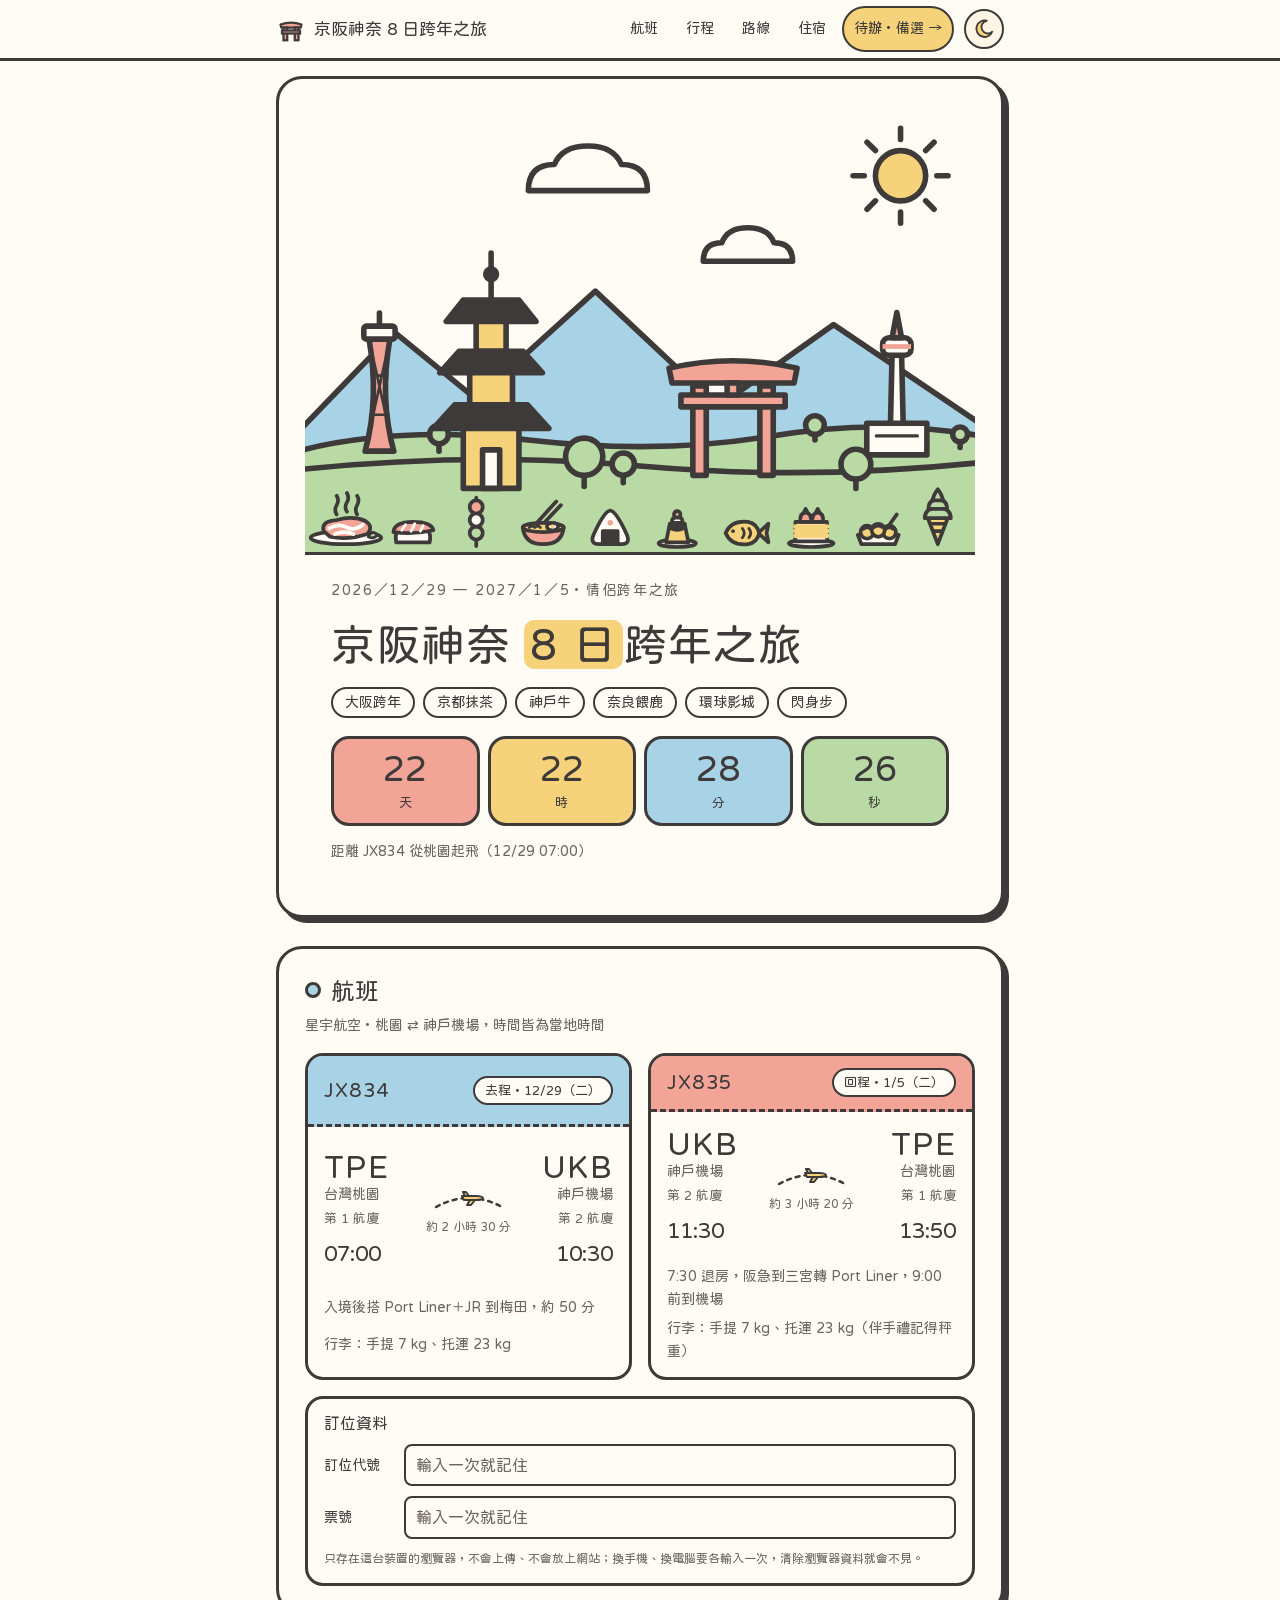
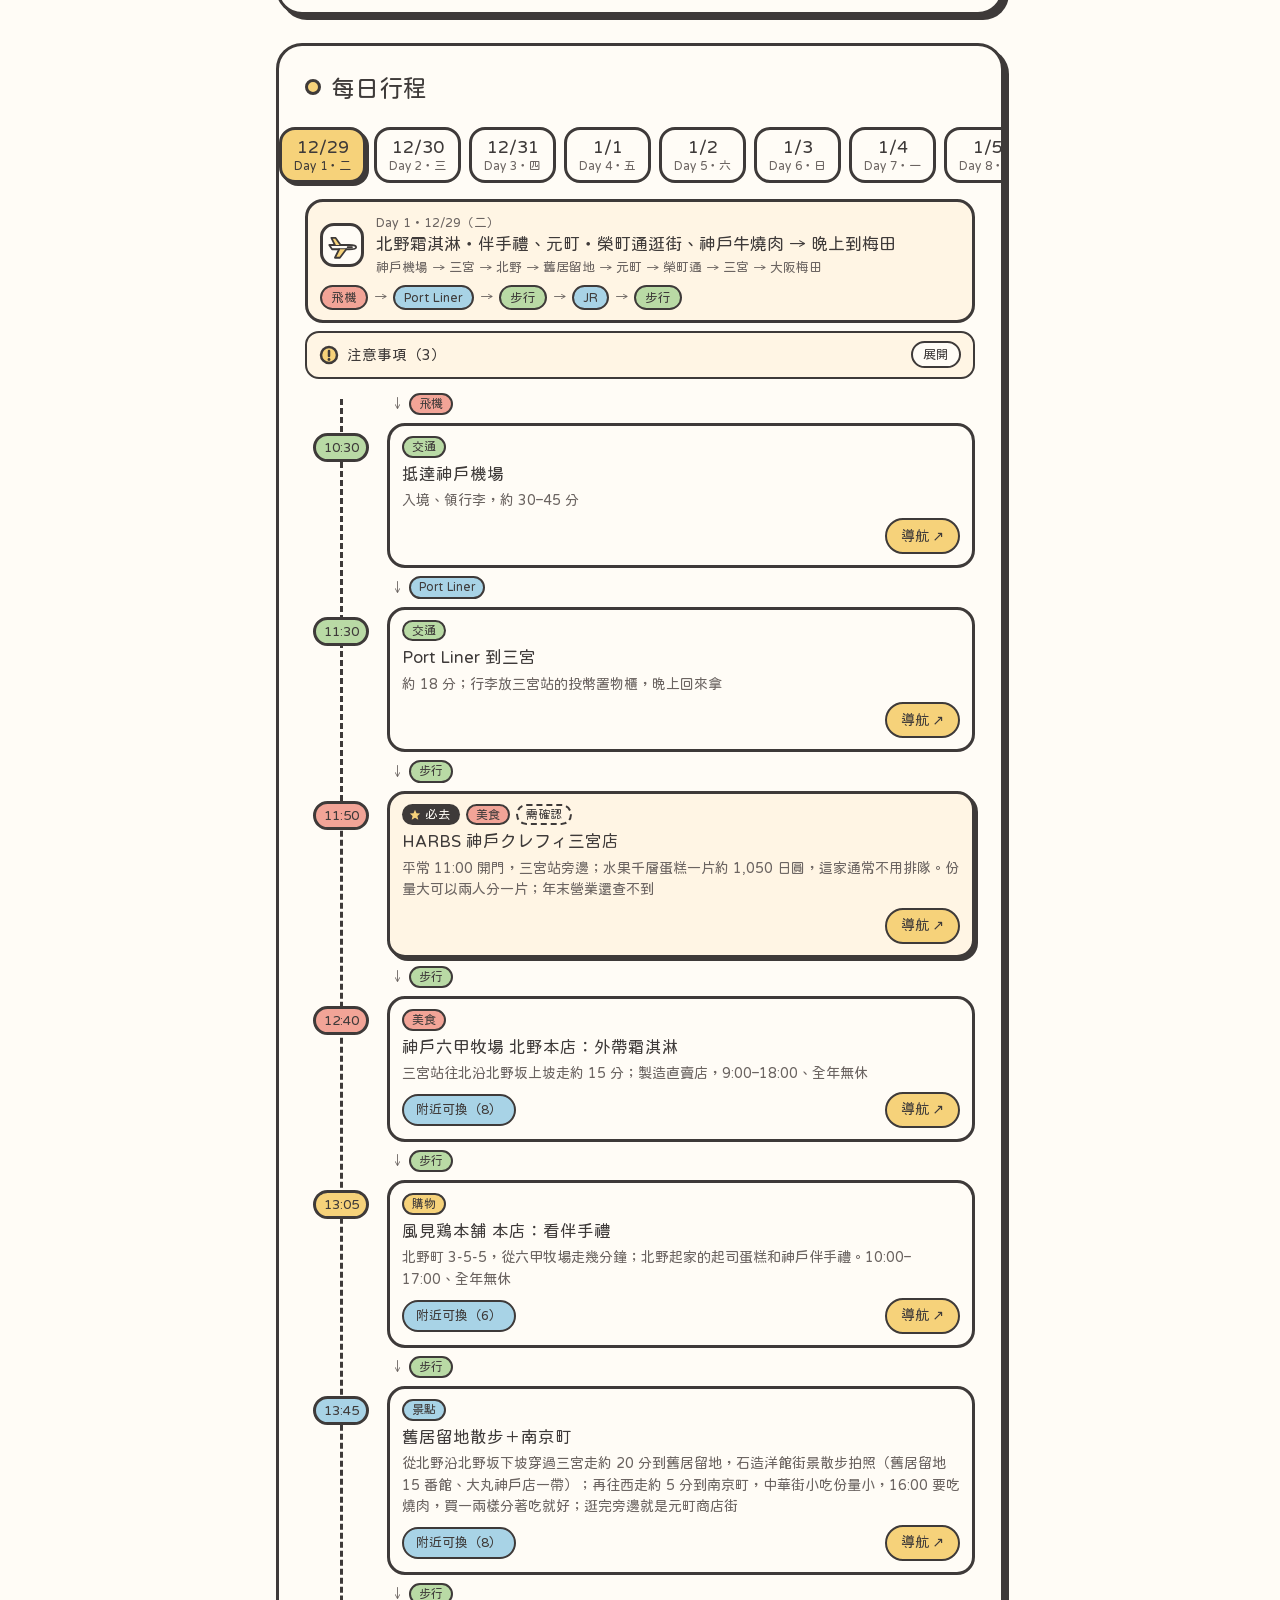
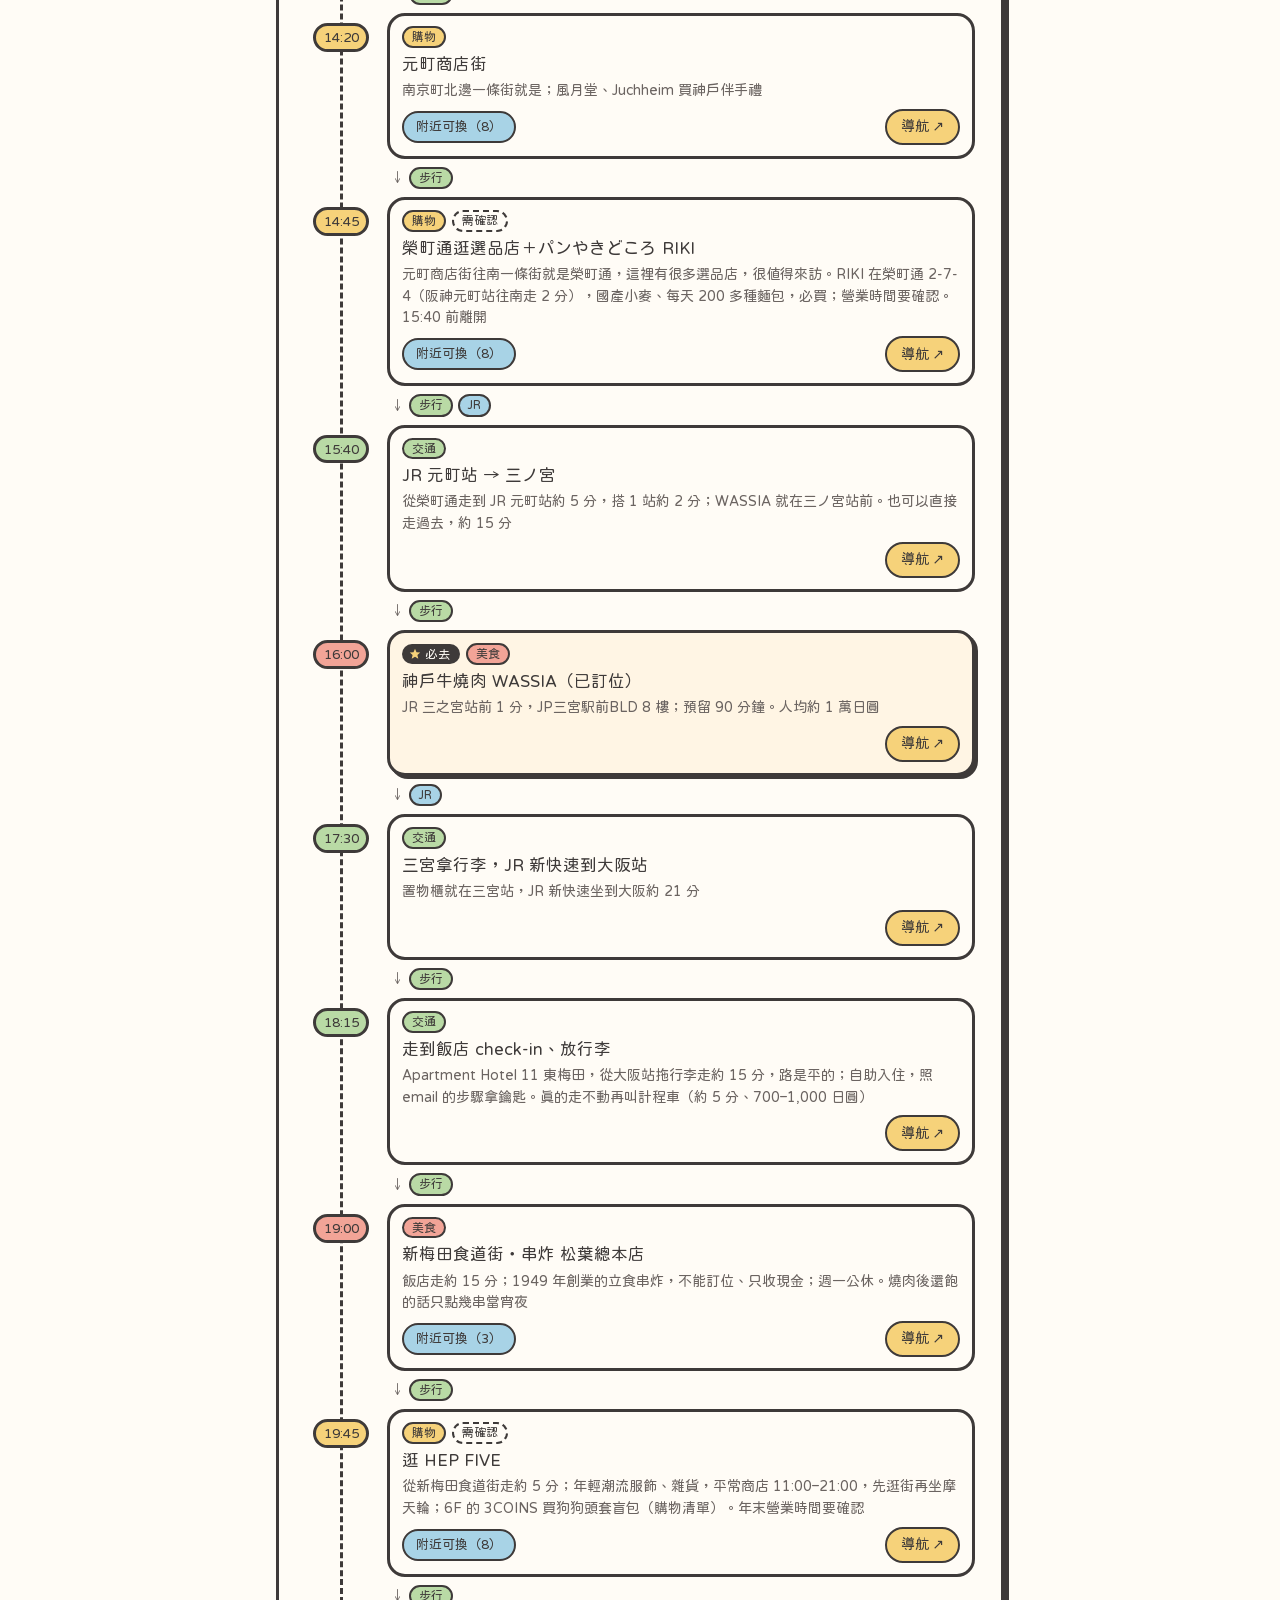
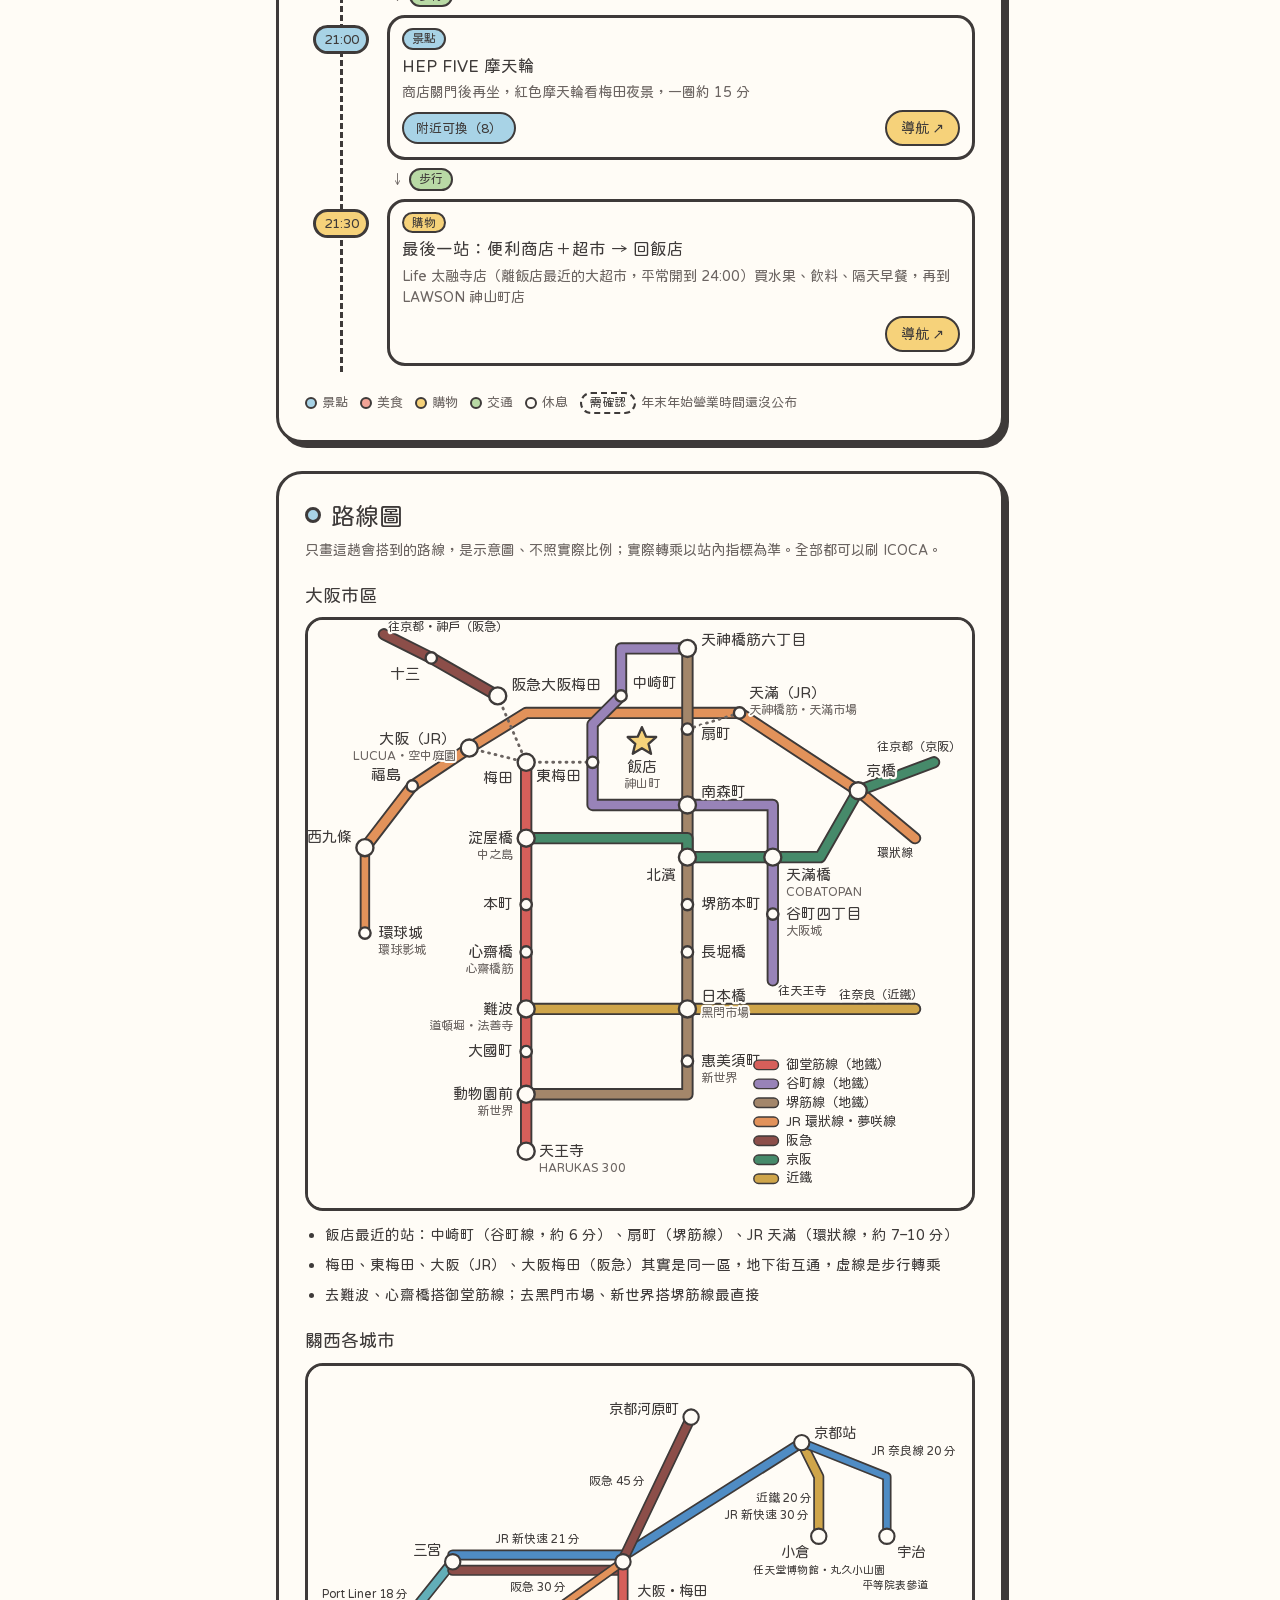
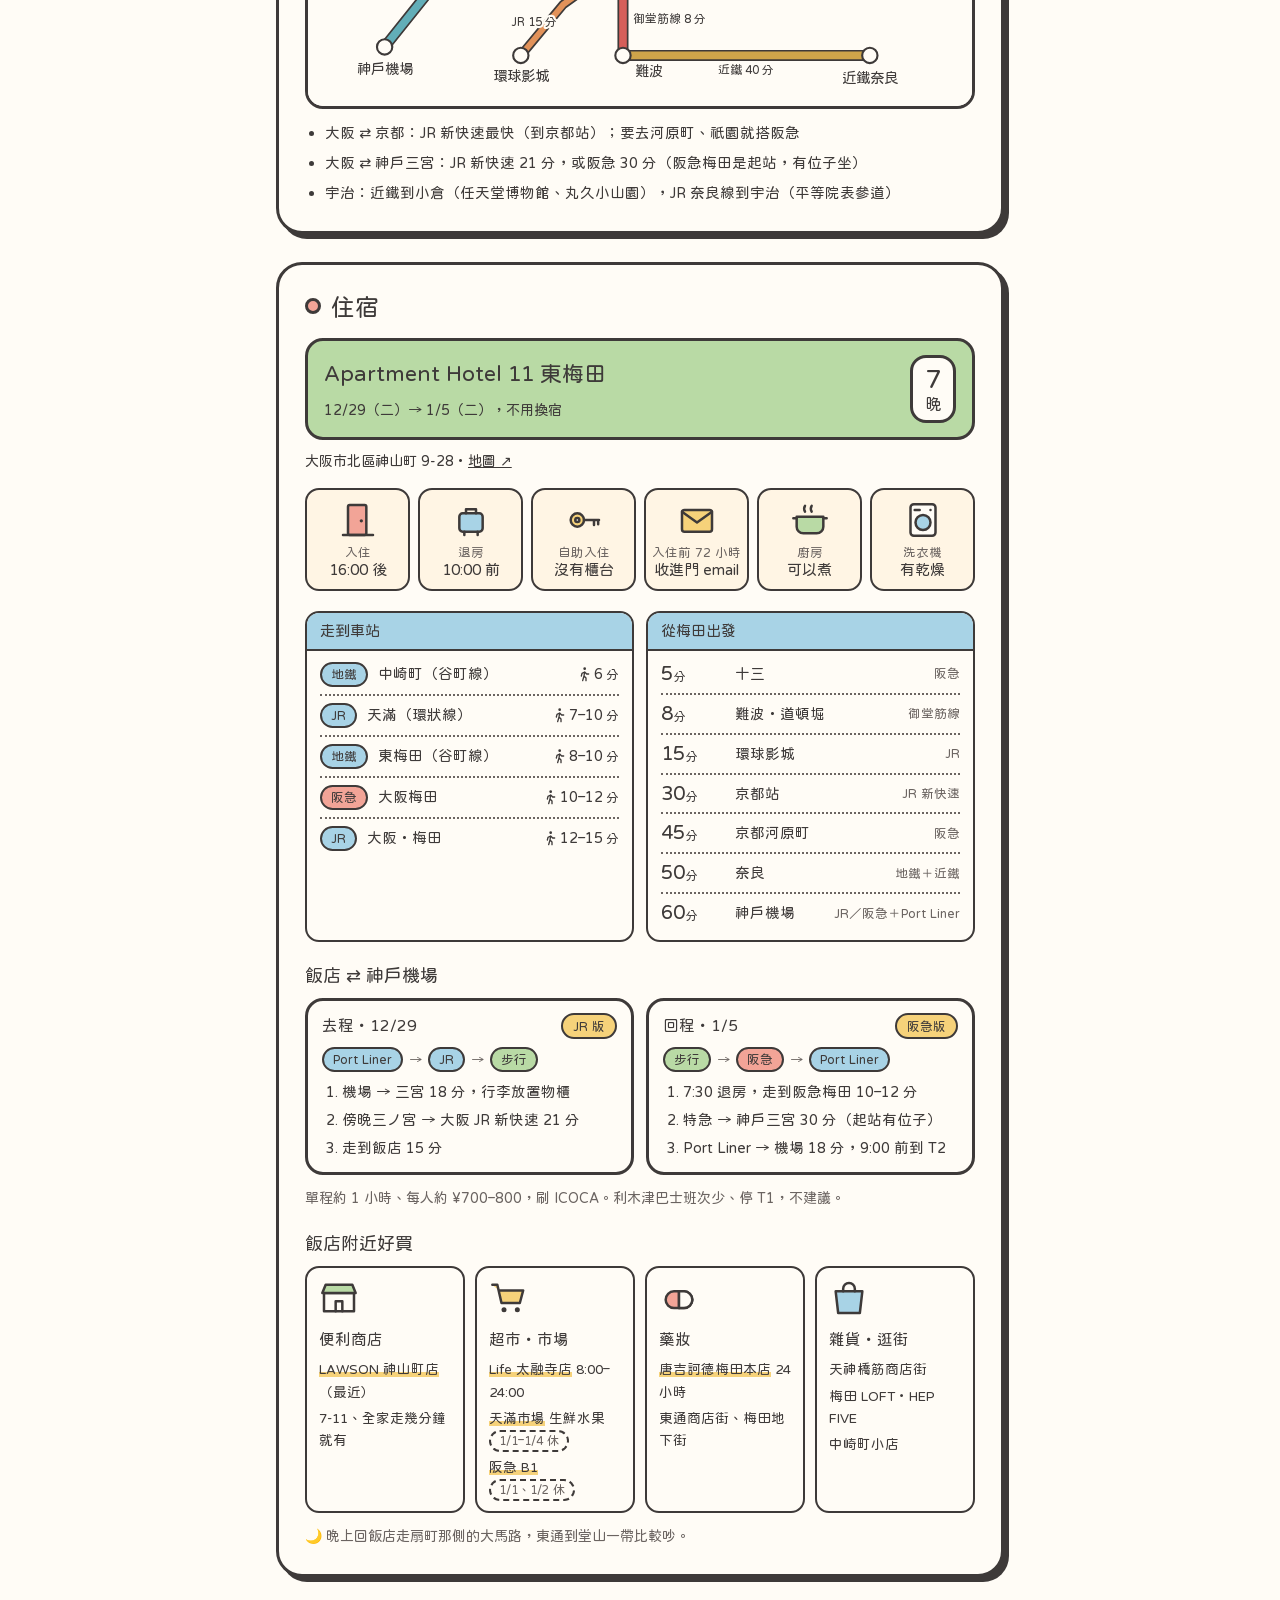
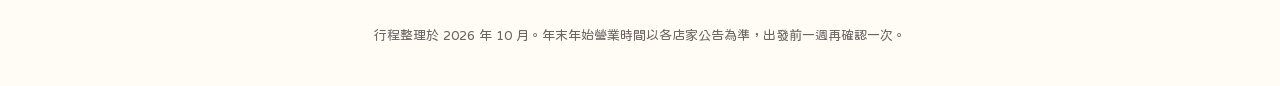
==== commit 5827ea31: "住宿區塊改成圖示小方塊、車站與時間清單精簡，附近好買改成四格 Co-Authored-By: Claude Opus 5.5 <noreply@anthropic.com>" ====
--- a/index.html
+++ b/index.html
@@ -284,45 +284,42 @@
     <div class="stay-main">
       <span class="big">Apartment Hotel 11 東梅田</span>
       <span class="nights"><b>7</b>晚</span>
-      <span class="sub">12/29（二）入住 → 1/5（二）退房，不用換宿</span>
-    </div>
-    <p class="stay-addr">大阪市北區神山町 9-28（〒530-0026）・<a href="https://www.google.com/maps/search/?api=1&amp;query=Apartment+Hotel+11+Higashi+Umeda" target="_blank" rel="noopener">在地圖上打開</a></p>
-
-    <div class="facts">
-      <div class="fact"><span class="k">入住</span><span class="v">16:00 後</span></div>
-      <div class="fact"><span class="k">退房</span><span class="v">10:00 前</span></div>
-      <div class="fact"><span class="k">櫃台</span><span class="v">沒有，自助入住</span></div>
-      <div class="fact"><span class="k">房內</span><span class="v">廚房・洗衣機</span></div>
-    </div>
-    <ul class="stay-list">
-      <li>公寓式房型：有客廳、廚房（瓦斯爐、微波爐、烤箱、冰箱），可以買菜回來煮</li>
-      <li>浴室有洗衣機和乾燥功能，房客說有附洗衣精，7 晚衣服可以帶少一點</li>
-      <li>入住前 72 小時內會收到 email，寫著怎麼拿鑰匙、怎麼進門，出發前記得看</li>
-      <li>行李寄放：訂房網站寫有，但有房客說沒有。12/29 白天在神戶，行李放三宮站置物櫃，晚上才到飯店，不用寄放</li>
-    </ul>
-
-    <div class="access">
-      <h3>走到車站</h3>
-      <ul>
-        <li><span>中崎町站（地鐵谷町線）</span><span>約 6 分</span></li>
-        <li><span>天滿站（JR 環狀線，穿過扇町公園）</span><span>約 7–10 分</span></li>
-        <li><span>東梅田站（地鐵谷町線）</span><span>約 8–10 分</span></li>
-        <li><span>阪急大阪梅田站</span><span>約 10–12 分</span></li>
-        <li><span>JR 大阪站・梅田站（御堂筋線）</span><span>約 12–15 分</span></li>
-      </ul>
-    </div>
-
-    <div class="access">
-      <h3>從梅田出發要多久</h3>
-      <ul>
-        <li><span>神戶機場（JR 或阪急＋Port Liner）</span><span>約 60 分</span></li>
-        <li><span>京都站（JR 新快速）</span><span>約 30 分</span></li>
-        <li><span>京都河原町（阪急）</span><span>約 45 分</span></li>
-        <li><span>奈良（地鐵＋近鐵）</span><span>約 50 分</span></li>
-        <li><span>環球影城（JR）</span><span>約 15 分</span></li>
-        <li><span>難波・道頓堀（御堂筋線）</span><span>約 8 分</span></li>
-        <li><span>十三（阪急）</span><span>約 5 分</span></li>
-      </ul>
+      <span class="sub">12/29（二）→ 1/5（二），不用換宿</span>
+    </div>
+    <p class="stay-addr">大阪市北區神山町 9-28・<a href="https://www.google.com/maps/search/?api=1&amp;query=Apartment+Hotel+11+Higashi+Umeda" target="_blank" rel="noopener">地圖 ↗</a></p>
+
+    <div class="stay-tiles">
+      <div class="stay-tile"><svg viewBox="0 0 48 48" aria-hidden="true"><rect x="12" y="6" width="22" height="36" rx="2" fill="#F2A497" stroke="#3E3A39" stroke-width="3" stroke-linejoin="round" stroke-linecap="round"/><circle cx="28" cy="25" r="2" fill="#3E3A39"/><path d="M6 42h36" fill="none" stroke="#3E3A39" stroke-width="3" stroke-linejoin="round" stroke-linecap="round"/></svg><span class="k">入住</span><span class="v">16:00 後</span></div>
+      <div class="stay-tile"><svg viewBox="0 0 48 48" aria-hidden="true"><rect x="10" y="16" width="28" height="22" rx="4" fill="#A8D3E6" stroke="#3E3A39" stroke-width="3" stroke-linejoin="round" stroke-linecap="round"/><path d="M18 16v-5h12v5M16 38v4M32 38v4" fill="none" stroke="#3E3A39" stroke-width="3" stroke-linejoin="round" stroke-linecap="round"/></svg><span class="k">退房</span><span class="v">10:00 前</span></div>
+      <div class="stay-tile"><svg viewBox="0 0 48 48" aria-hidden="true"><circle cx="16" cy="24" r="8" fill="#F6D27A" stroke="#3E3A39" stroke-width="3" stroke-linejoin="round" stroke-linecap="round"/><circle cx="16" cy="24" r="2.5" fill="#FFFCF6" stroke="#3E3A39" stroke-width="3" stroke-linejoin="round" stroke-linecap="round"/><path d="M24 24h18M36 24v6M41 24v5" fill="none" stroke="#3E3A39" stroke-width="3" stroke-linejoin="round" stroke-linecap="round"/></svg><span class="k">自助入住</span><span class="v">沒有櫃台</span></div>
+      <div class="stay-tile"><svg viewBox="0 0 48 48" aria-hidden="true"><rect x="6" y="12" width="36" height="26" rx="3" fill="#F6D27A" stroke="#3E3A39" stroke-width="3" stroke-linejoin="round" stroke-linecap="round"/><path d="M6 14l18 13 18-13" fill="none" stroke="#3E3A39" stroke-width="3" stroke-linejoin="round" stroke-linecap="round"/></svg><span class="k">入住前 72 小時</span><span class="v">收進門 email</span></div>
+      <div class="stay-tile"><svg viewBox="0 0 48 48" aria-hidden="true"><path d="M8 20h32v12a8 8 0 0 1-8 8H16a8 8 0 0 1-8-8Z" fill="#B9DAA5" stroke="#3E3A39" stroke-width="3" stroke-linejoin="round" stroke-linecap="round"/><path d="M4 22h4M40 22h4M18 14q-2-4 0-7M26 14q-2-4 0-7" fill="none" stroke="#3E3A39" stroke-width="3" stroke-linejoin="round" stroke-linecap="round"/></svg><span class="k">廚房</span><span class="v">可以煮</span></div>
+      <div class="stay-tile"><svg viewBox="0 0 48 48" aria-hidden="true"><rect x="9" y="5" width="30" height="38" rx="4" fill="#FFFCF6" stroke="#3E3A39" stroke-width="3" stroke-linejoin="round" stroke-linecap="round"/><circle cx="24" cy="27" r="9" fill="#A8D3E6" stroke="#3E3A39" stroke-width="3" stroke-linejoin="round" stroke-linecap="round"/><path d="M14 12h6" fill="none" stroke="#3E3A39" stroke-width="3" stroke-linejoin="round" stroke-linecap="round"/><circle cx="33" cy="12" r="1.5" fill="#3E3A39"/></svg><span class="k">洗衣機</span><span class="v">有乾燥</span></div>
+    </div>
+
+    <div class="stay-two">
+      <div class="access">
+        <h3>走到車站</h3>
+        <ul class="st-list">
+        <li><span class="tt tt-地鐵">地鐵</span><span class="nm">中崎町（谷町線）</span><span class="mins"><svg class="walk" viewBox="0 0 24 24" aria-hidden="true"><circle cx="13" cy="4" r="2" fill="#3E3A39"/><path d="M10 22l2-7 3 3v4M12 15l1-6 3 3h3M13 9l-4 2-1 4" fill="none" stroke="#3E3A39" stroke-width="2" stroke-linecap="round" stroke-linejoin="round"/></svg>6</span></li>
+        <li><span class="tt tt-JR">JR</span><span class="nm">天滿（環狀線）</span><span class="mins"><svg class="walk" viewBox="0 0 24 24" aria-hidden="true"><circle cx="13" cy="4" r="2" fill="#3E3A39"/><path d="M10 22l2-7 3 3v4M12 15l1-6 3 3h3M13 9l-4 2-1 4" fill="none" stroke="#3E3A39" stroke-width="2" stroke-linecap="round" stroke-linejoin="round"/></svg>7–10</span></li>
+        <li><span class="tt tt-地鐵">地鐵</span><span class="nm">東梅田（谷町線）</span><span class="mins"><svg class="walk" viewBox="0 0 24 24" aria-hidden="true"><circle cx="13" cy="4" r="2" fill="#3E3A39"/><path d="M10 22l2-7 3 3v4M12 15l1-6 3 3h3M13 9l-4 2-1 4" fill="none" stroke="#3E3A39" stroke-width="2" stroke-linecap="round" stroke-linejoin="round"/></svg>8–10</span></li>
+        <li><span class="tt tt-阪急">阪急</span><span class="nm">大阪梅田</span><span class="mins"><svg class="walk" viewBox="0 0 24 24" aria-hidden="true"><circle cx="13" cy="4" r="2" fill="#3E3A39"/><path d="M10 22l2-7 3 3v4M12 15l1-6 3 3h3M13 9l-4 2-1 4" fill="none" stroke="#3E3A39" stroke-width="2" stroke-linecap="round" stroke-linejoin="round"/></svg>10–12</span></li>
+        <li><span class="tt tt-JR">JR</span><span class="nm">大阪・梅田</span><span class="mins"><svg class="walk" viewBox="0 0 24 24" aria-hidden="true"><circle cx="13" cy="4" r="2" fill="#3E3A39"/><path d="M10 22l2-7 3 3v4M12 15l1-6 3 3h3M13 9l-4 2-1 4" fill="none" stroke="#3E3A39" stroke-width="2" stroke-linecap="round" stroke-linejoin="round"/></svg>12–15</span></li>
+        </ul>
+      </div>
+      <div class="access">
+        <h3>從梅田出發</h3>
+        <ul class="dest-list">
+        <li><span class="mins-big">5<small>分</small></span><span class="nm">十三</span><span class="how">阪急</span></li>
+        <li><span class="mins-big">8<small>分</small></span><span class="nm">難波・道頓堀</span><span class="how">御堂筋線</span></li>
+        <li><span class="mins-big">15<small>分</small></span><span class="nm">環球影城</span><span class="how">JR</span></li>
+        <li><span class="mins-big">30<small>分</small></span><span class="nm">京都站</span><span class="how">JR 新快速</span></li>
+        <li><span class="mins-big">45<small>分</small></span><span class="nm">京都河原町</span><span class="how">阪急</span></li>
+        <li><span class="mins-big">50<small>分</small></span><span class="nm">奈良</span><span class="how">地鐵＋近鐵</span></li>
+        <li><span class="mins-big">60<small>分</small></span><span class="nm">神戶機場</span><span class="how">JR／阪急＋Port Liner</span></li>
+        </ul>
+      </div>
     </div>
 
     <h3 class="stay-h">飯店 ⇄ 神戶機場</h3>
@@ -333,11 +330,10 @@
           <span class="tt tt-PortLiner">Port Liner</span><span class="arrow">→</span><span class="tt tt-JR">JR</span><span class="arrow">→</span><span class="tt tt-步行">步行</span>
         </div>
         <ol>
-          <li>神戶機場 → 三宮：Port Liner 約 18 分，行李放三宮站置物櫃</li>
-          <li>白天逛神戶，傍晚回三宮拿行李</li>
-          <li>JR 三ノ宮 → 大阪：新快速約 21 分，走到飯店約 15 分（或計程車約 5 分）</li>
+          <li>機場 → 三宮 18 分，行李放置物櫃</li>
+          <li>傍晚三ノ宮 → 大阪 JR 新快速 21 分</li>
+          <li>走到飯店 15 分</li>
         </ol>
-        <p class="route-note">傍晚從三宮直接搭 JR 到大阪站，晚餐在新梅田食道街，搭 JR 最順。</p>
       </article>
       <article class="route-card">
         <div class="route-top"><span>回程・1/5</span><span class="lbl">阪急版</span></div>
@@ -345,54 +341,22 @@
           <span class="tt tt-步行">步行</span><span class="arrow">→</span><span class="tt tt-阪急">阪急</span><span class="arrow">→</span><span class="tt tt-PortLiner">Port Liner</span>
         </div>
         <ol>
-          <li>7:30 退房，走到阪急大阪梅田站（約 10–12 分）</li>
-          <li>阪急神戶線特急 → 神戶三宮：約 30 分</li>
-          <li>走到 Port Liner 三宮站（約 5 分）→ 神戶機場：約 18 分</li>
-          <li>國際線在第 2 航廈，9:00 前到</li>
+          <li>7:30 退房，走到阪急梅田 10–12 分</li>
+          <li>特急 → 神戶三宮 30 分（起站有位子）</li>
+          <li>Port Liner → 機場 18 分，9:00 前到 T2</li>
         </ol>
-        <p class="route-note">阪急梅田是起站，拖著行李也有位子坐，而且離飯店比 JR 大阪站近。行李太重就叫計程車到車站。</p>
       </article>
     </div>
-    <p class="stay-note">兩種走法單程都約 1 小時、每人約 700–800 日圓，都可以刷 ICOCA。另有大阪站 ⇄ 神戶機場的利木津巴士（1,000 日圓、約 70–80 分），但一天只有幾班、停第 1 航廈，這次不建議。</p>
+    <p class="stay-note">單程約 1 小時、每人約 ¥700–800，刷 ICOCA。利木津巴士班次少、停 T1，不建議。</p>
 
     <h3 class="stay-h">飯店附近好買</h3>
-    <div class="shops">
-      <div class="shop-group">
-        <h4><span class="dot" style="background:var(--take)"></span>便利商店</h4>
-        <ul>
-          <li><b>LAWSON 神山町店</b>：神山町 8-1，跟飯店同一個町，最近的一家</li>
-          <li>房客說飯店樓下就有便利商店，入住時看一下是哪一家</li>
-          <li><b>7-ELEVEN、全家</b>：東通商店街、扇町一帶走路幾分鐘就有好幾家（<a href="https://www.google.com/maps/search/?api=1&amp;query=%E3%82%BB%E3%83%96%E3%83%B3-%E3%82%A4%E3%83%AC%E3%83%96%E3%83%B3+%E5%A4%A7%E9%98%AA%E5%B8%82%E5%8C%97%E5%8C%BA%E7%A5%9E%E5%B1%B1%E7%94%BA" target="_blank" rel="noopener">7-11</a>／<a href="https://www.google.com/maps/search/?api=1&amp;query=%E3%83%95%E3%82%A1%E3%83%9F%E3%83%AA%E3%83%BC%E3%83%9E%E3%83%BC%E3%83%88+%E5%A4%A7%E9%98%AA%E5%B8%82%E5%8C%97%E5%8C%BA%E7%A5%9E%E5%B1%B1%E7%94%BA" target="_blank" rel="noopener">全家</a>地圖）</li>
-        </ul>
-      </div>
-      <div class="shop-group">
-        <h4><span class="dot" style="background:var(--yama)"></span>超市・市場（買水果、食材回去煮）</h4>
-        <ul>
-          <li><b>Life 太融寺店</b>：最近的大超市，8:00–24:00（週末 9:00 起）。房客說買菜回去煮很方便</li>
-          <li><b>Life 東天滿店</b>：9:30–24:00，在天滿那一側</li>
-          <li><b>天滿市場（ぷららてんま）</b>：JR 天滿站旁，B1 是生鮮蔬果，便宜又新鮮，約 8:00–19:00。<span class="warn">1/1–1/4 公休</span>，水果要在 12/29–12/31 先買</li>
-          <li><b>阪急梅田本店 B1 食品樓</b>：高級水果、熟食便當，順便買大阪限定伴手禮。1/1、1/2 休息，1/3 才開</li>
-        </ul>
-      </div>
-      <div class="shop-group">
-        <h4><span class="dot" style="background:var(--coral)"></span>藥妝</h4>
-        <ul>
-          <li><b>唐吉訶德 梅田本店</b>：北區小松原町 4-16，24 小時營業，藥妝零食一次買齊，晚上回飯店順路</li>
-          <li><b>阪急東通商店街</b>：約 450 m 長，在飯店和梅田站之間，藥妝店、居酒屋、拉麵很多</li>
-          <li><b>松本清、Kokumin（コクミン）</b>：大阪站、梅田地下街有好幾家，搭車前後都能補貨</li>
-        </ul>
-      </div>
-      <div class="shop-group">
-        <h4><span class="dot" style="background:var(--mizu)"></span>雜貨・逛街</h4>
-        <ul>
-          <li><b>天神橋筋商店街</b>：日本最長的商店街（約 2.6 km、600 多家店），從天滿站一路往南，藥妝、百元商店、雜貨、小吃都有，很好逛</li>
-          <li><b>梅田 LOFT</b>（茶屋町）：文具、生活雜貨、美妝，伴手禮小物很多</li>
-          <li><b>HEP FIVE</b>：飯店走路約 7 分，紅色摩天輪那棟，年輕人的服飾雜貨</li>
-          <li><b>中崎町</b>：飯店北邊，老房子改建的咖啡廳和古著、雜貨小店（1/3 早上會經過）</li>
-        </ul>
-      </div>
-    </div>
-    <p class="stay-note">東通商店街到堂山一帶晚上有不少酒店和夜生活店家，比較吵。晚上回飯店建議走扇町那側的大馬路。年末年始各店營業時間可能調整，12 月中再確認一次。</p>
+    <div class="shop-tiles">
+      <div class="shop-tile"><svg viewBox="0 0 48 48" aria-hidden="true"><path d="M6 18h36v22H6Z" fill="#FFFCF6" stroke="#3E3A39" stroke-width="3" stroke-linejoin="round" stroke-linecap="round"/><path d="M4 18l4-10h32l4 10Z" fill="#B9DAA5" stroke="#3E3A39" stroke-width="3" stroke-linejoin="round" stroke-linecap="round"/><path d="M20 40V28h8v12" fill="none" stroke="#3E3A39" stroke-width="3" stroke-linejoin="round" stroke-linecap="round"/></svg><h4>便利商店</h4><ul><li><b>LAWSON 神山町店</b>（最近）</li><li>7-11、全家走幾分鐘就有</li></ul></div>
+      <div class="shop-tile"><svg viewBox="0 0 48 48" aria-hidden="true"><path d="M4 8h6l5 22h22l4-15H12" fill="#F6D27A" stroke="#3E3A39" stroke-width="3" stroke-linejoin="round" stroke-linecap="round"/><circle cx="18" cy="38" r="3" fill="#3E3A39"/><circle cx="34" cy="38" r="3" fill="#3E3A39"/></svg><h4>超市・市場</h4><ul><li><b>Life 太融寺店</b> 8:00–24:00</li><li><b>天滿市場</b> 生鮮水果 <span class="warn">1/1–1/4 休</span></li><li><b>阪急 B1</b> <span class="warn">1/1、1/2 休</span></li></ul></div>
+      <div class="shop-tile"><svg viewBox="0 0 48 48" aria-hidden="true"><rect x="8" y="16" width="32" height="20" rx="10" fill="#F2A497" stroke="#3E3A39" stroke-width="3" stroke-linejoin="round" stroke-linecap="round"/><path d="M24 16v20" fill="none" stroke="#3E3A39" stroke-width="3" stroke-linejoin="round" stroke-linecap="round"/><path d="M24 16h6a10 10 0 0 1 0 20h-6Z" fill="#FFFCF6" stroke="#3E3A39" stroke-width="3" stroke-linejoin="round" stroke-linecap="round"/></svg><h4>藥妝</h4><ul><li><b>唐吉訶德梅田本店</b> 24 小時</li><li>東通商店街、梅田地下街</li></ul></div>
+      <div class="shop-tile"><svg viewBox="0 0 48 48" aria-hidden="true"><path d="M8 16h32l-3 26H11Z" fill="#A8D3E6" stroke="#3E3A39" stroke-width="3" stroke-linejoin="round" stroke-linecap="round"/><path d="M17 16v-3a7 7 0 0 1 14 0v3" fill="none" stroke="#3E3A39" stroke-width="3" stroke-linejoin="round" stroke-linecap="round"/></svg><h4>雜貨・逛街</h4><ul><li>天神橋筋商店街</li><li>梅田 LOFT・HEP FIVE</li><li>中崎町小店</li></ul></div>
+    </div>
+    <p class="stay-note">🌙 晚上回飯店走扇町那側的大馬路，東通到堂山一帶比較吵。</p>
   </section>
 </main>
 
--- a/css/style.css
+++ b/css/style.css
@@ -362,6 +362,15 @@
 .todo input:checked::after{opacity:1}
 .todo input:checked + span{text-decoration:line-through;text-decoration-thickness:2px;color:var(--ink-soft)}
 .todo .when{display:block;font-size:12.5px;color:var(--ink-soft)}
+.gtag{display:inline-block;font-size:12px;line-height:1.5;border:2px solid var(--edge);border-radius:var(--r-sm);padding:0 8px;margin-right:6px;background:var(--paper);vertical-align:1px}
+.gtag.gift{background:var(--coral)}
+/* 購物清單：整張卡片包住照片、勾選和商品頁按鈕 */
+#gift-list li{display:grid;grid-template-columns:auto 1fr;grid-template-areas:"pic main" "pic link";column-gap:10px;row-gap:6px;align-items:start;border:2px solid var(--edge);border-radius:14px;padding:10px 12px;background:var(--paper)}
+#gift-list li label{grid-area:main;border:0;padding:0;background:none}
+#gift-list li .todo-link{grid-area:link;justify-self:start;margin-left:32px}
+#gift-list li:not(:has(.gift-pic)){grid-template-areas:"main" "link";grid-template-columns:1fr}
+.gift-pic{grid-area:pic;display:block;width:64px;height:64px;border:2px solid var(--edge);border-radius:12px;overflow:hidden;background:var(--paper)}
+.gift-pic img{display:block;width:100%;height:100%;object-fit:cover}
 .todo label.urgent{background:var(--paper-2)}
 .todo-hint{font-size:13px;color:var(--ink-soft);margin-top:12px}
 
@@ -393,7 +402,54 @@
 .stay-list{margin:12px 0 0;padding-left:20px;display:grid;gap:6px;font-size:14.5px}
 .stay-list .warn{margin-right:4px}
 .stay-h{font-size:18px;margin-top:22px}
+/* 住宿：圖示小方塊 */
+.stay-tiles{display:grid;grid-template-columns:repeat(3,1fr);gap:8px;margin-top:14px}
+.stay-tile{border:2px solid var(--edge);border-radius:14px;background:var(--paper-2);padding:10px 6px;display:flex;flex-direction:column;align-items:center;text-align:center;line-height:1.3}
+.stay-tile svg{width:40px;height:40px;margin-bottom:4px}
+.stay-tile .k{font-size:12.5px;color:var(--ink-soft)}
+.stay-tile .v{font-size:15px}
+.stay-two{display:grid;gap:12px;margin-top:4px}
+@media (min-width:700px){.stay-tiles{grid-template-columns:repeat(6,1fr)}.stay-two{grid-template-columns:1fr 1fr}}
+.st-list li,.dest-list li{align-items:center}
+.st-list .tt{flex:none}
+.st-list .nm,.dest-list .nm{flex:1}
+.st-list .mins{display:flex;align-items:center;gap:2px;font-variant-numeric:tabular-nums}
+.st-list .mins::after{content:"分";font-size:12.5px;margin-left:1px}
+.st-list .walk{width:16px;height:16px}
+.dest-list .mins-big{order:-1;min-width:3.2em;font-size:20px;line-height:1;font-variant-numeric:tabular-nums}
+.dest-list .mins-big small{font-size:12px;margin-left:1px}
+.dest-list .how{font-size:12.5px;color:var(--ink-soft);text-align:right}
+.shop-tiles{display:grid;grid-template-columns:repeat(2,1fr);gap:10px;margin-top:10px}
+@media (min-width:700px){.shop-tiles{grid-template-columns:repeat(4,1fr)}}
+.shop-tile{border:2px solid var(--edge);border-radius:14px;background:var(--paper);padding:10px 12px}
+.shop-tile svg{width:40px;height:40px}
+.shop-tile h4{margin:2px 0 6px;font-size:15.5px;font-weight:400}
+.shop-tile ul{list-style:none;margin:0;padding:0;display:grid;gap:4px;font-size:13.5px}
+.shop-tile b{font-weight:400;text-decoration:underline;text-decoration-color:var(--yama);text-decoration-thickness:5px;text-underline-offset:-2px;text-decoration-skip-ink:none}
+.shop-tile .warn{display:inline-block;font-size:12px;color:var(--ink-soft)}
 .routes{display:grid;gap:12px;margin-top:10px}
+/* 退稅流程：手機一行一步（圖示在左），寬螢幕五步排成一列 */
+.tax-flow{list-style:none;margin:0;padding:0;display:grid;gap:10px;counter-reset:tax}
+.tax-step{counter-increment:tax;position:relative;border:var(--line) solid var(--edge);border-radius:var(--r-md);background:var(--paper);padding:12px 14px;display:grid;grid-template-columns:56px 1fr;column-gap:12px;align-items:center}
+.tax-step.air{background:var(--paper-2)}
+.tax-step svg{width:56px;height:56px;grid-row:span 3}
+.tax-step b{font-weight:400;font-size:18px}
+.tax-step b::before{content:counter(tax) ". "}
+.tax-step span{font-size:13.5px;color:var(--ink-soft)}
+.tax-step .tax-where{justify-self:start;font-size:12px;color:var(--ink);border:2px solid var(--edge);border-radius:var(--r-sm);padding:0 8px;background:var(--yama)}
+.tax-step.air .tax-where{background:var(--mizu)}
+@media (min-width:700px){
+  .tax-flow{grid-template-columns:repeat(5,1fr);gap:14px}
+  .tax-step{grid-template-columns:1fr;justify-items:center;align-content:start;text-align:center;row-gap:6px;padding:14px 8px}
+  .tax-step b{font-size:16px;white-space:nowrap}
+  .tax-step svg{grid-row:auto;width:64px;height:64px}
+  .tax-step .tax-where{justify-self:center}
+  .tax-step:not(:last-child)::after{content:"→";position:absolute;right:-13px;top:38px;font-size:16px;color:var(--ink-soft)}
+}
+.tax-warn{list-style:none;margin:12px 0 0;padding:0;display:flex;flex-wrap:wrap;gap:8px}
+.tax-warn li{font-size:13.5px;border:2px solid var(--edge);border-radius:var(--r-sm);padding:3px 12px;background:var(--paper)}
+.tax-more{margin-top:12px;font-size:14px}
+.tax-more summary{cursor:pointer;color:var(--ink-soft)}
 .route-card{border:var(--line) solid var(--edge);border-radius:var(--r-md);background:var(--paper);padding:12px 14px;display:grid;gap:8px}
 .route-top{display:flex;justify-content:space-between;align-items:center;gap:8px;font-size:15.5px}
 .route-top .lbl{font-size:12.5px;padding:1px 10px;border:2px solid var(--edge);border-radius:var(--r-sm);background:var(--yama)}
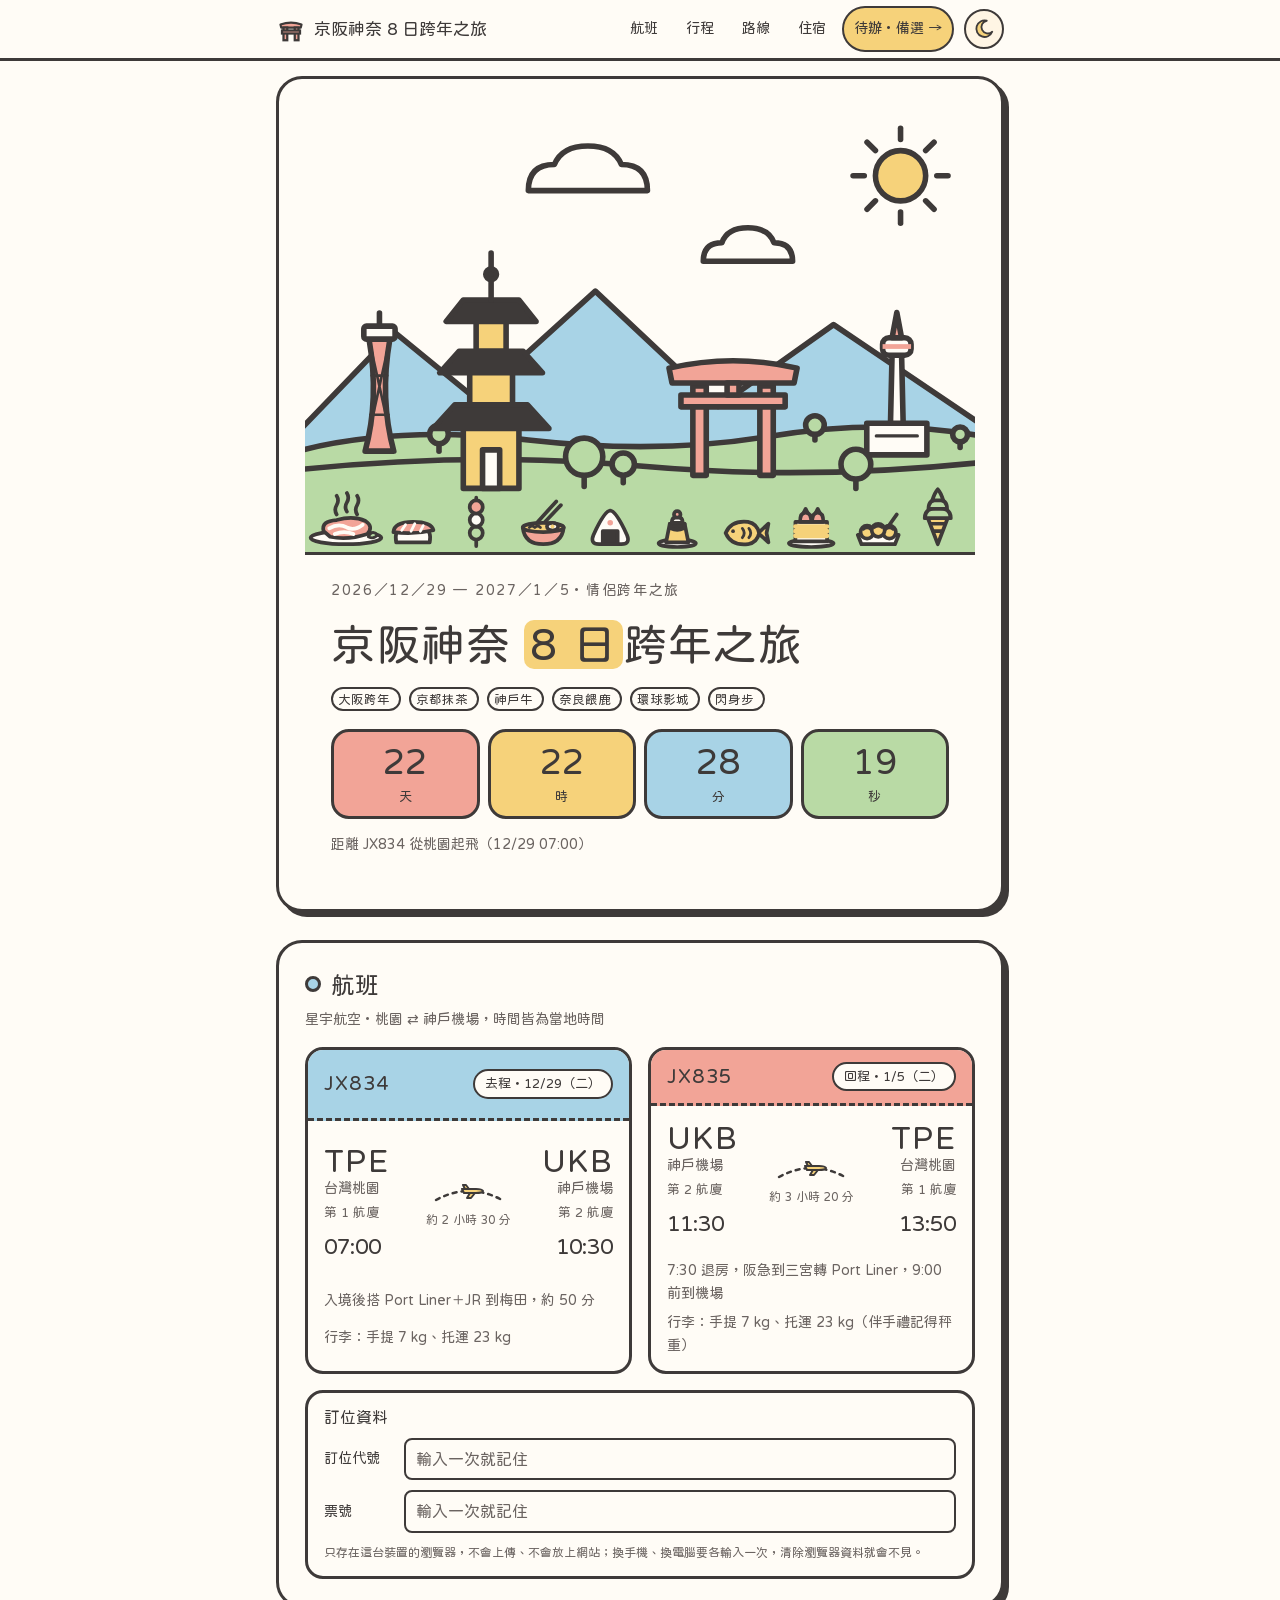
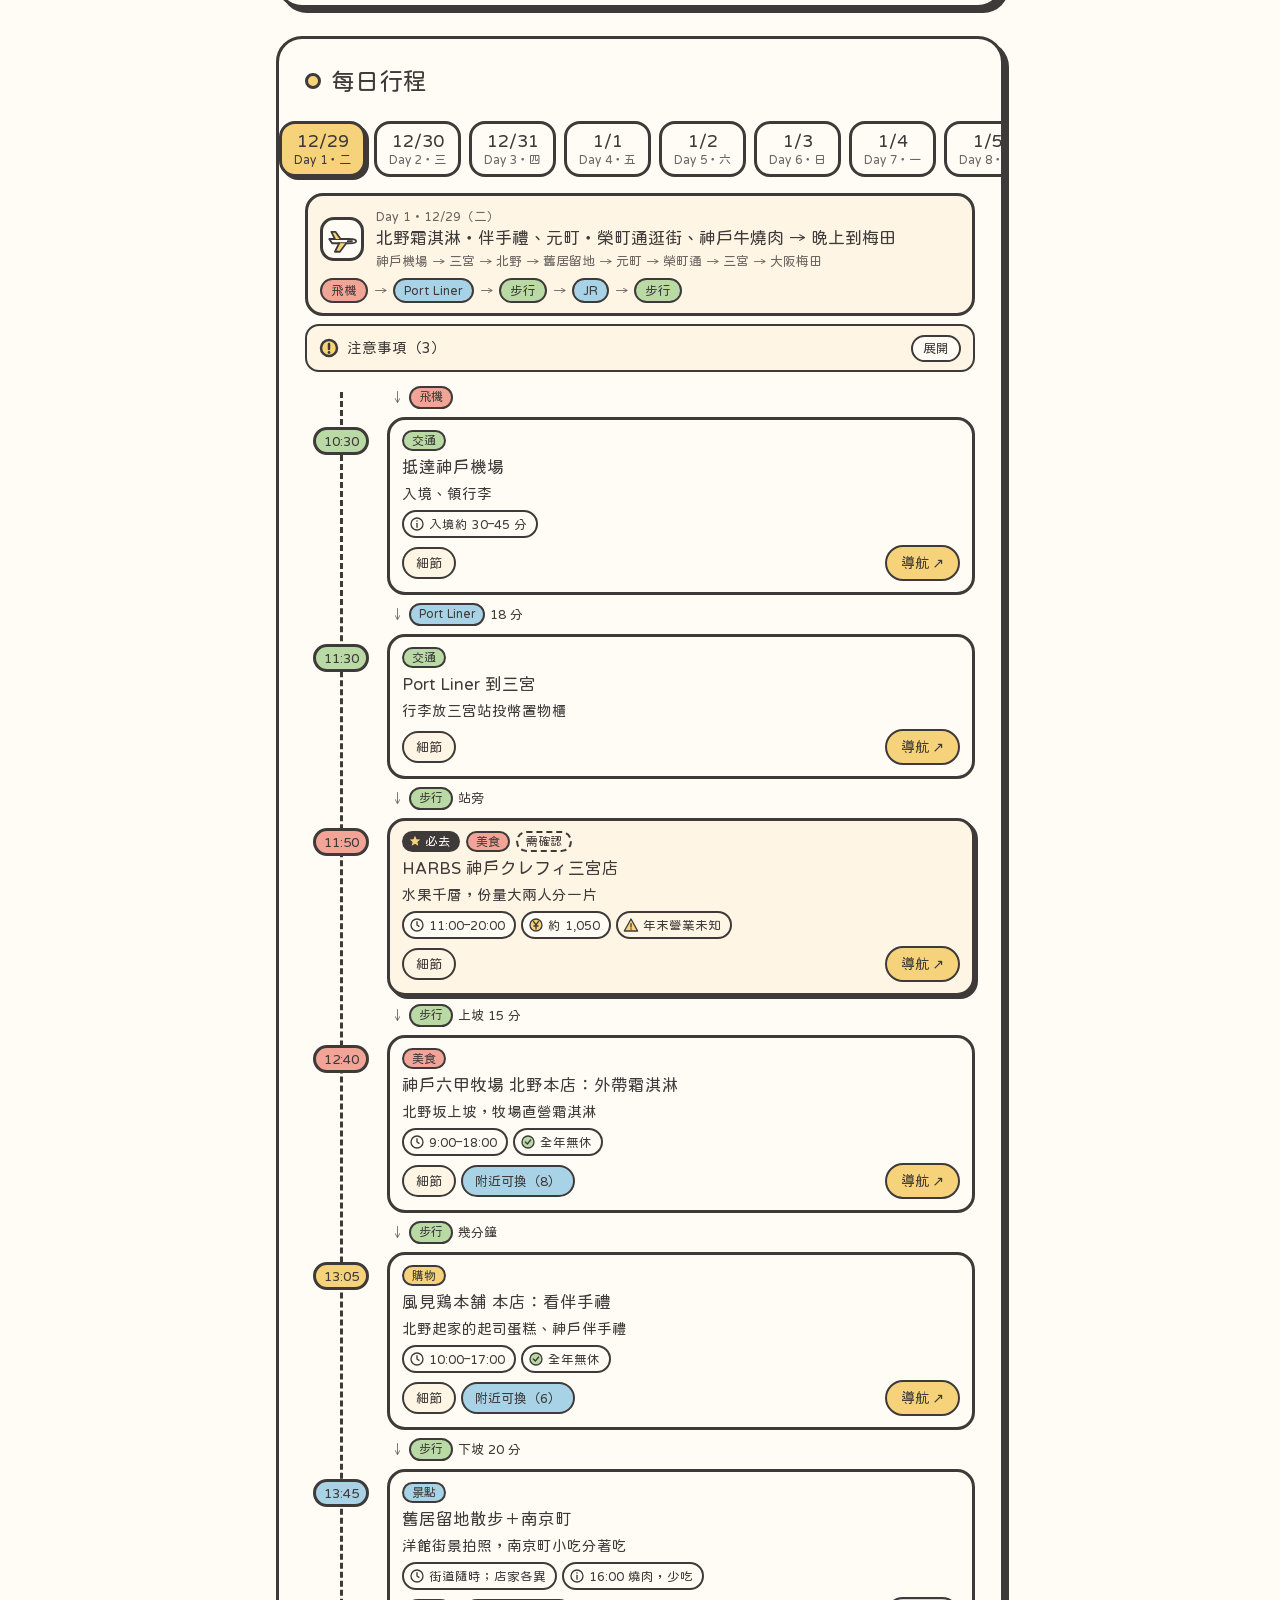
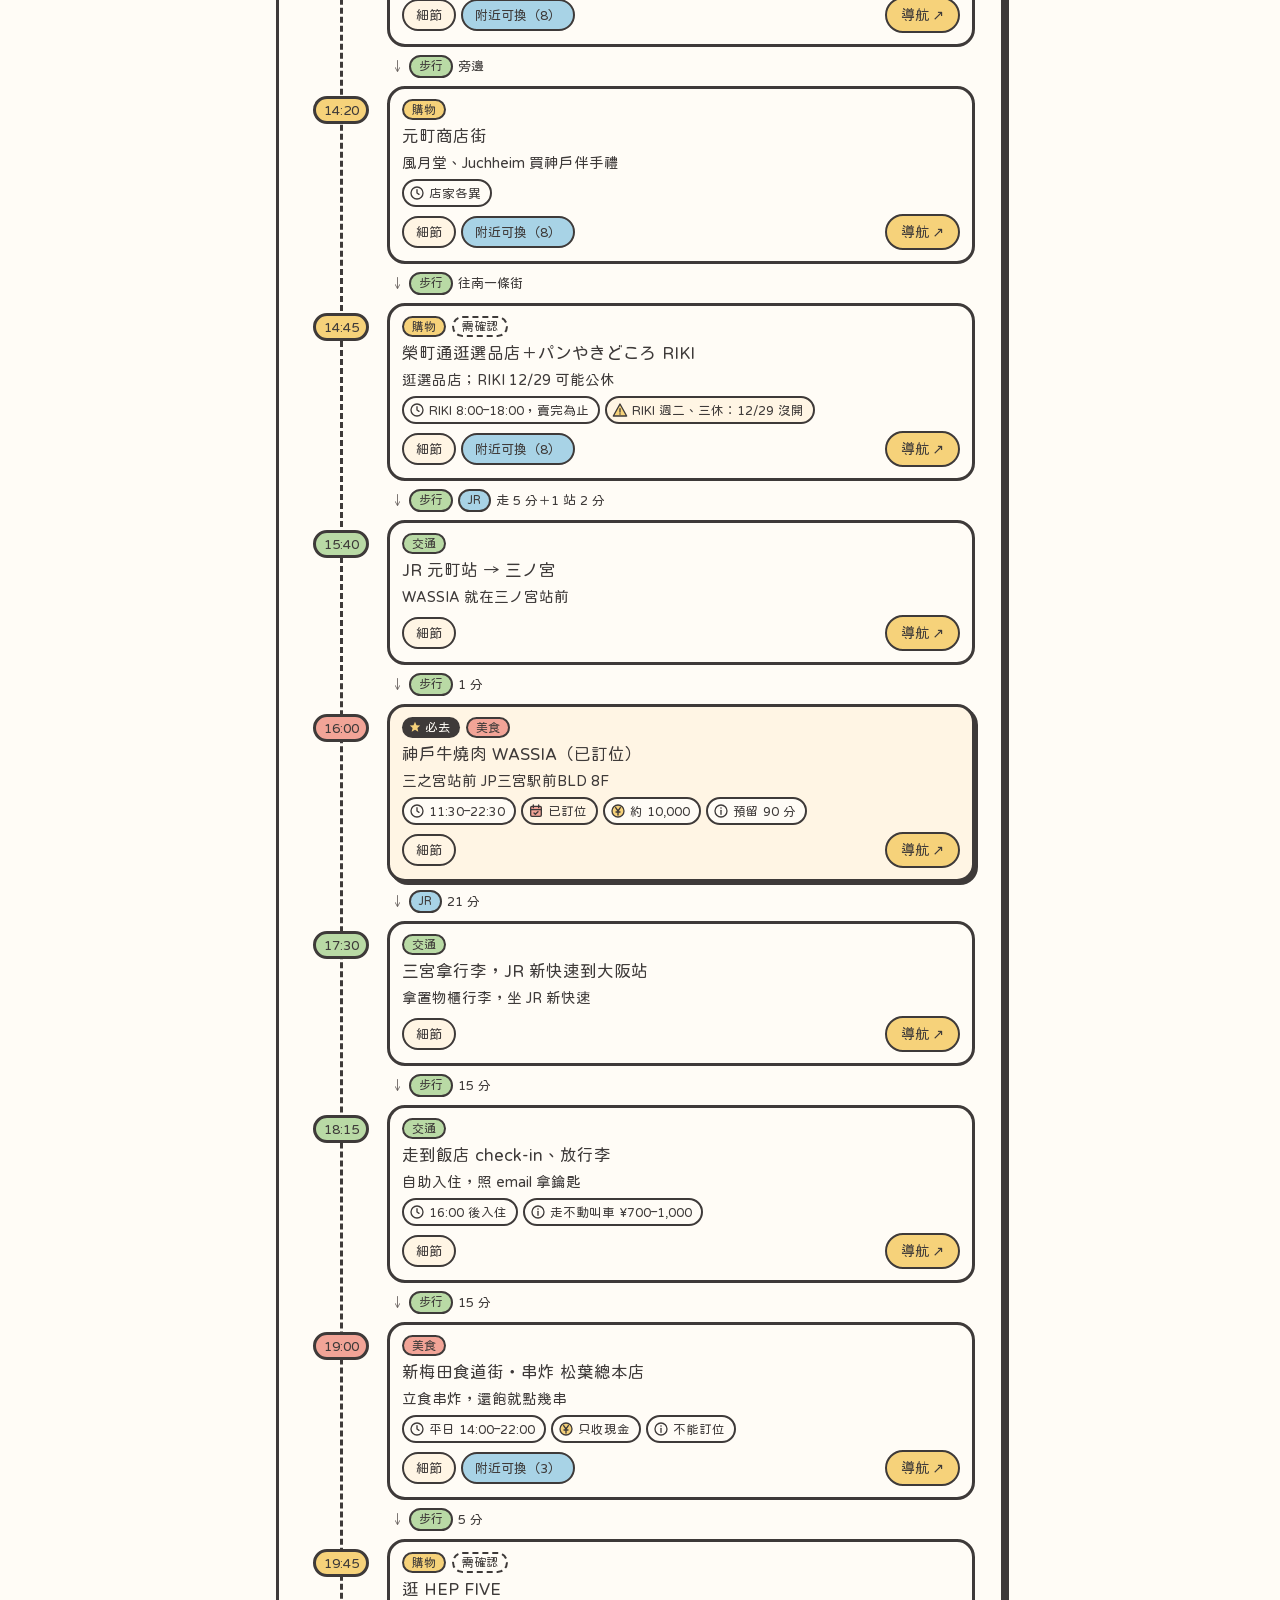
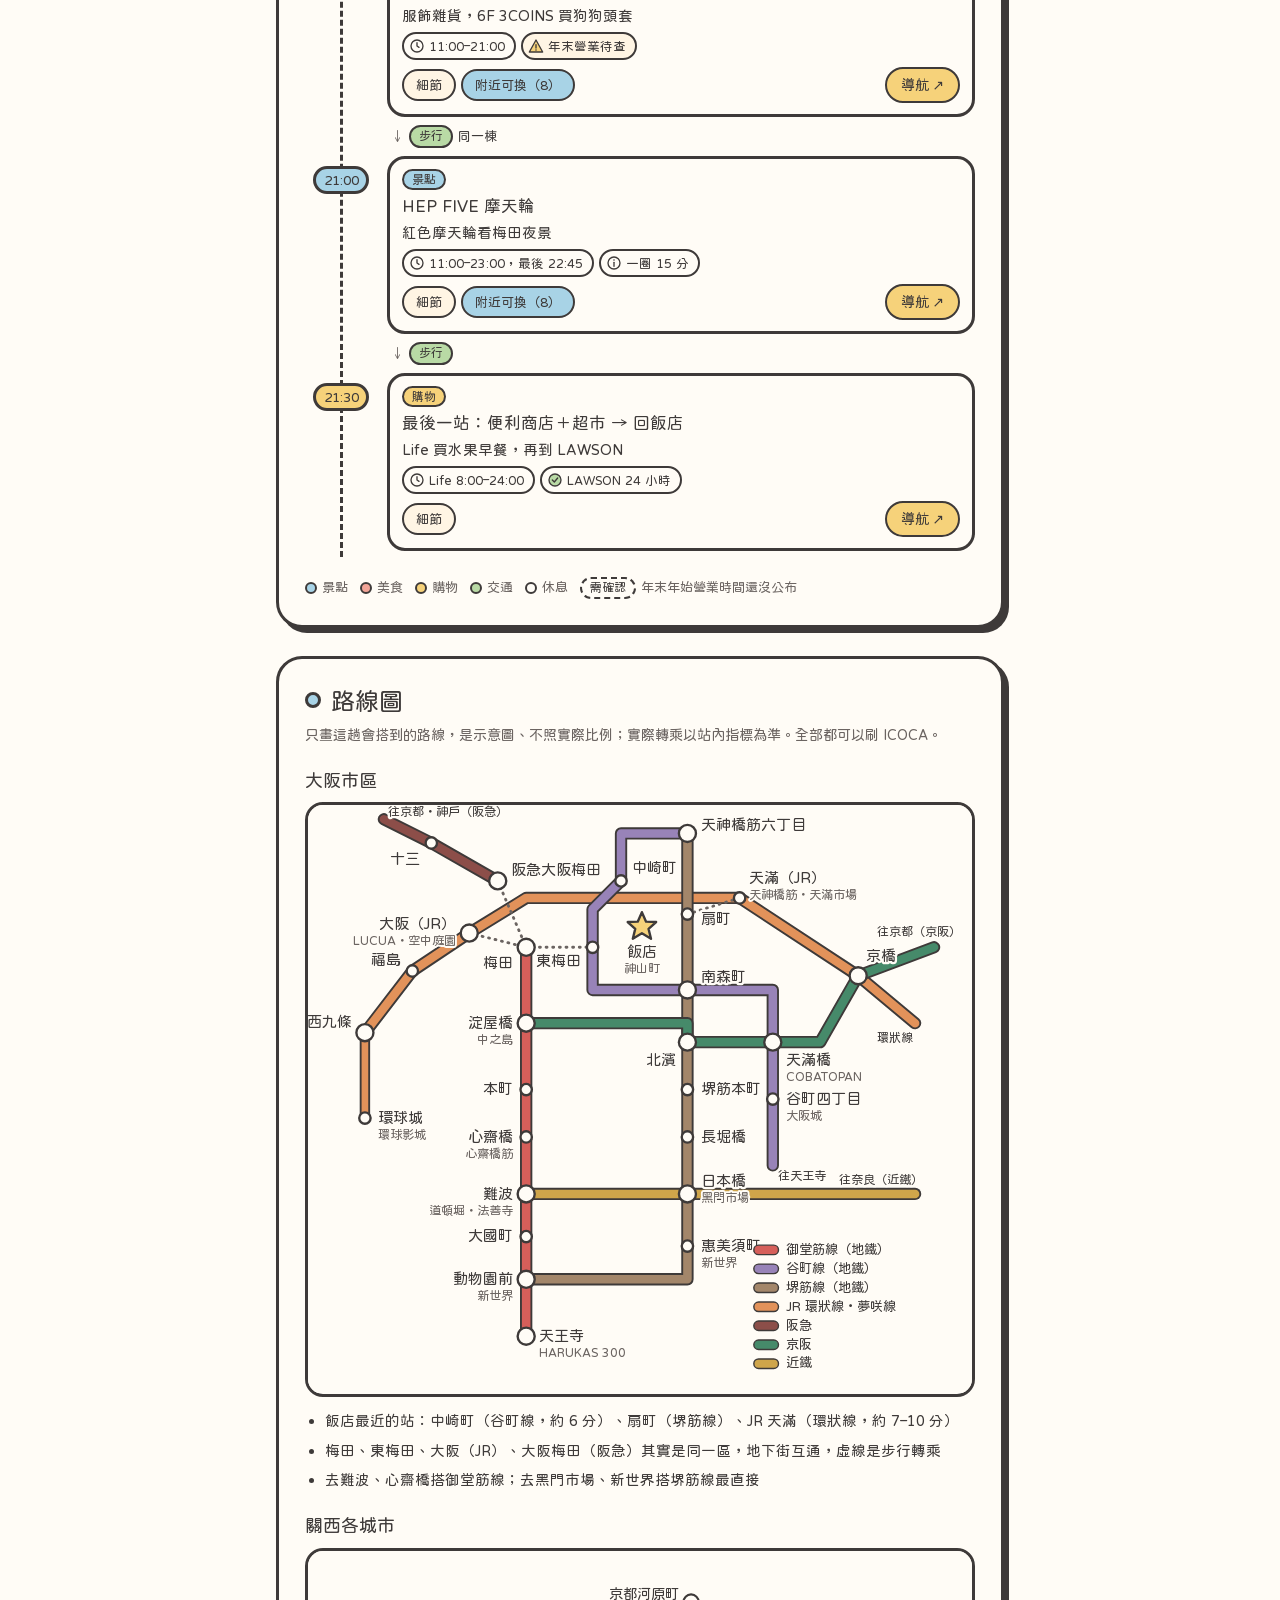
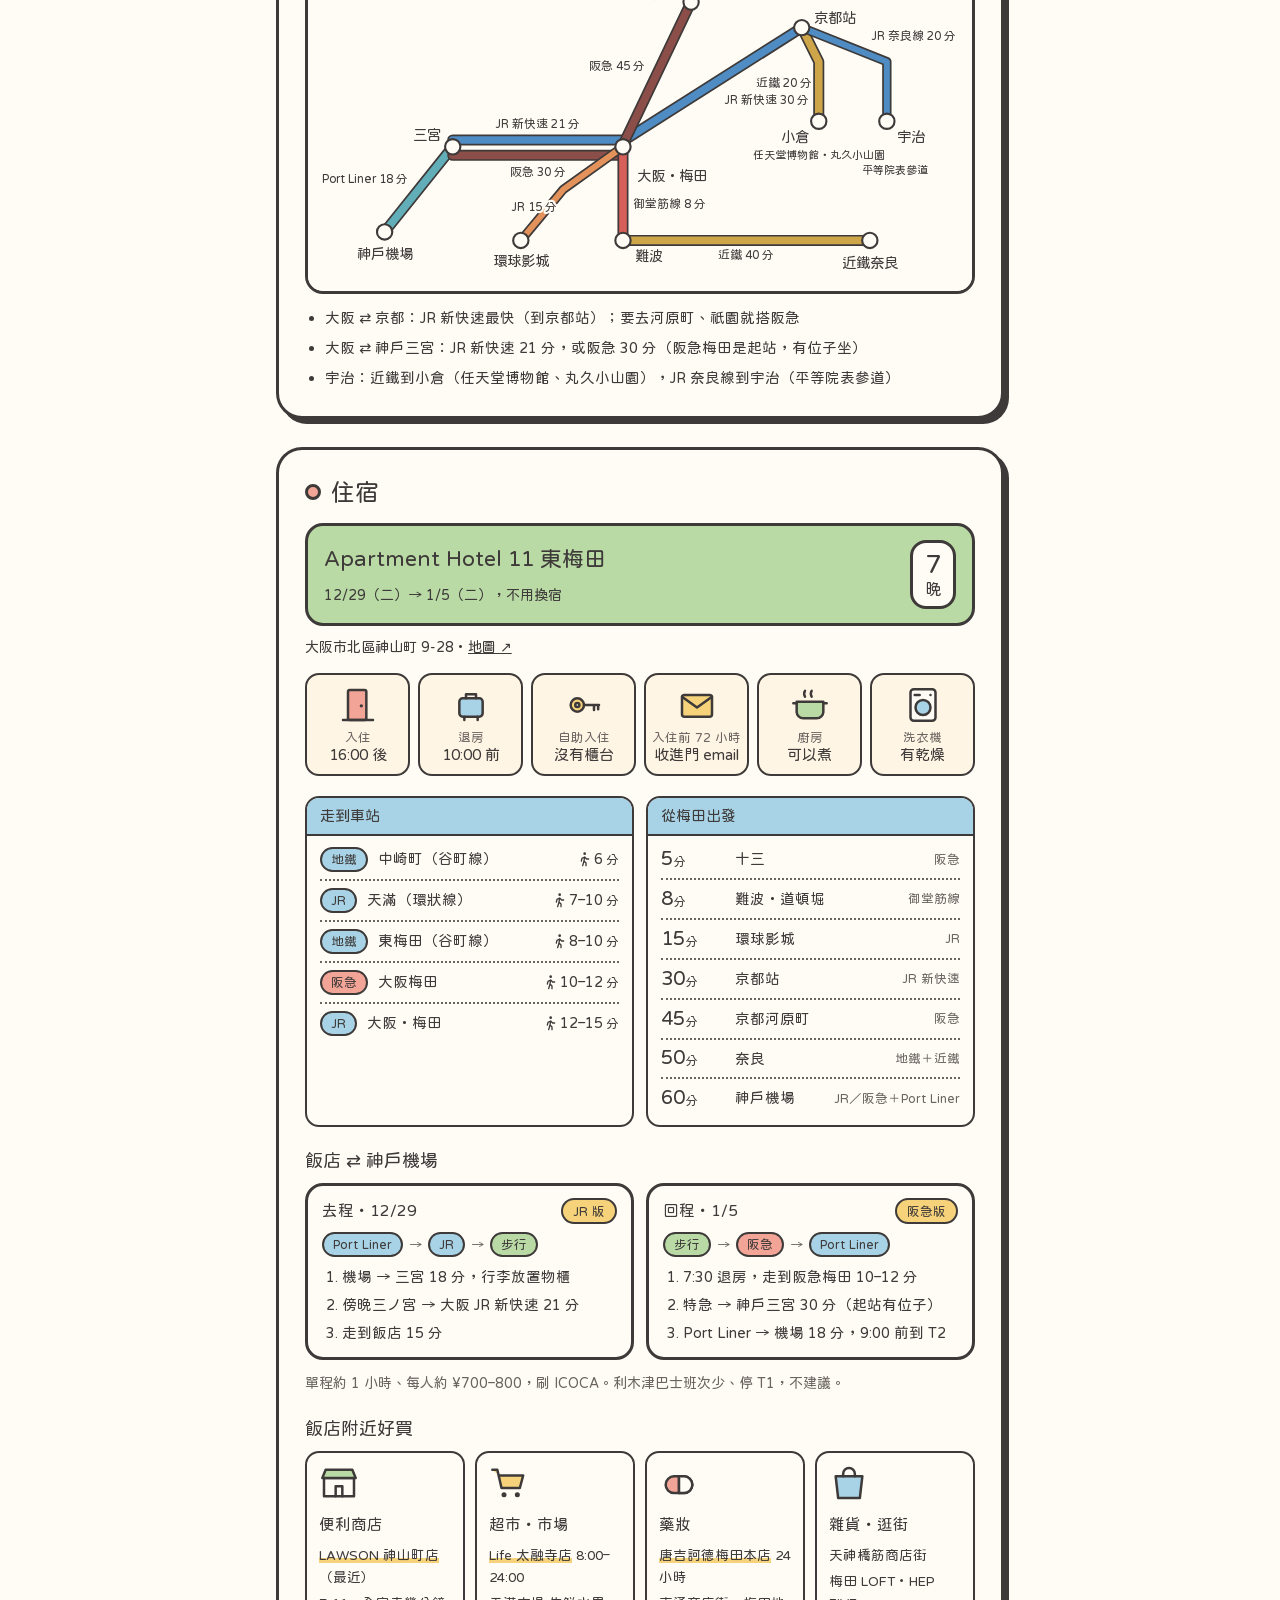
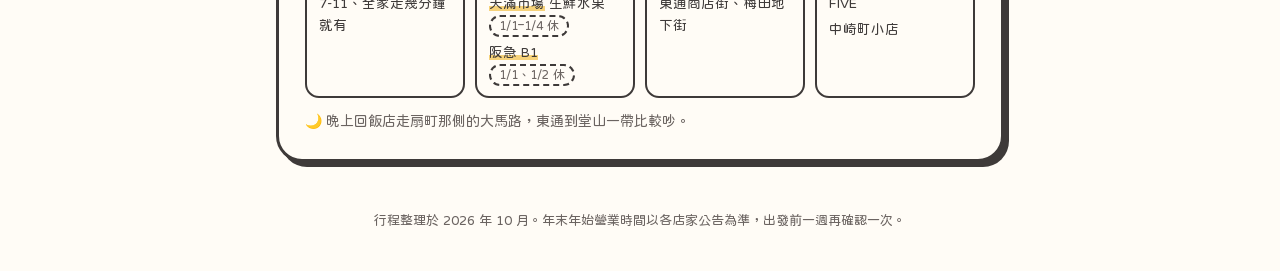
==== commit 17daaa66: "資安：加上 CSP、referrer、noindex；部署只公開網站檔案（不含 CLAUDE.md、docs）；日期分頁文字也跳脫 Co-Authored-By: Claude Opus 5.5 <n" ====
--- a/index.html
+++ b/index.html
@@ -8,6 +8,9 @@
 <link rel="manifest" href="manifest.webmanifest">
 <meta name="theme-color" content="#FFFCF6" media="(prefers-color-scheme: light)">
 <meta name="theme-color" content="#1C1E21" media="(prefers-color-scheme: dark)">
+<meta http-equiv="Content-Security-Policy" content="default-src 'self'; script-src 'self' 'sha256-IT0HoeEzm6AF1MqxQjivAtl5rUuMGjeG6Ihgk0DU6sQ='; style-src 'self' 'unsafe-inline'; img-src 'self' data:; font-src 'self'; connect-src 'self'; manifest-src 'self'; worker-src 'self'; object-src 'none'; base-uri 'self'; form-action 'none'">
+<meta name="referrer" content="strict-origin-when-cross-origin">
+<meta name="robots" content="noindex, nofollow">
 <script>/* 先套用記住的深淺色，避免畫面閃一下 */try{var t=JSON.parse(localStorage.getItem("kansai8-theme"));if(t==="dark"||t==="light")document.documentElement.dataset.theme=t;}catch(e){}</script>
 <link rel="icon" href="icons/icon-192.png" type="image/png">
 <link rel="apple-touch-icon" href="icons/apple-touch-icon.png">
--- a/css/style.css
+++ b/css/style.css
@@ -262,10 +262,23 @@
 .card .ttl{font-size:16.5px;line-height:1.35}
 .card .note{font-size:14px;color:var(--ink-soft);line-height:1.55}
 .card .tags{display:flex;flex-wrap:wrap;align-items:center;gap:5px;margin-top:2px}
+/* 一句話摘要＋資訊小標籤 */
+.card .brief{font-size:14.5px;line-height:1.5}
+.chips{display:flex;flex-wrap:wrap;gap:5px}
+.chip{display:inline-flex;align-items:center;gap:4px;font-size:12.5px;line-height:1;padding:4px 9px 4px 5px;border:2px solid var(--edge);border-radius:var(--r-sm);background:var(--paper);white-space:nowrap}
+.chip svg{width:16px;height:16px;flex:none}
+.chip-warn{background:var(--paper-2)}
+.chip-book{background:var(--paper-2)}
+.det-btn{font-size:13px;padding:2px 12px;min-height:32px;cursor:pointer;border:2px solid var(--edge);border-radius:var(--r-sm);background:var(--paper-2);color:var(--ink)}
+.card .note.det{margin-top:2px}
+.pick .chips{margin-top:6px}
+.pick-full{font-size:13.5px;color:var(--ink-soft);line-height:1.55;margin-top:6px}
+.pick .det-btn{min-height:28px}
 /* 兩站之間的交通：放在卡片和卡片中間 */
 .leg{display:grid;grid-template-columns:64px 1fr;gap:0 8px;margin:-4px 0 8px}
 .leg-in{display:flex;flex-wrap:wrap;align-items:center;gap:5px;font-size:13px;color:var(--ink-soft);padding-left:4px}
 .leg-in .tt{font-size:12px;padding:2px 8px;color:var(--ink)}
+.leg-tm{font-size:13px;color:var(--ink);font-variant-numeric:tabular-nums}
 /* 太長的說明先顯示 3 行，點「展開全文」看全部 */
 .card .note.clamp{display:-webkit-box;-webkit-line-clamp:3;-webkit-box-orient:vertical;overflow:hidden}
 .more{
@@ -509,6 +522,11 @@
 .idea h4{font-size:17px;font-weight:400;margin:0}
 .idea .why{font-size:14.5px}
 .idea ol{margin:0;padding-left:20px;display:grid;gap:4px;font-size:14.5px}
+.idea ol.plan-steps{list-style:none;padding:0;gap:6px}
+.plan-steps li{display:flex;flex-wrap:wrap;align-items:baseline;gap:2px 8px;padding-left:10px;border-left:3px solid var(--edge)}
+.plan-steps .ps-t{font-size:13px;font-variant-numeric:tabular-nums;border:2px solid var(--edge);border-radius:var(--r-sm);padding:0 7px;background:var(--yama)}
+.plan-steps .ps-n{font-size:14.5px}
+.plan-steps .ps-d{flex-basis:100%;font-size:13px;color:var(--ink-soft)}
 .idea-links{display:flex;flex-wrap:wrap;gap:6px}
 .idea-links a,.idea-links .lk{font-size:13px;text-decoration:none;padding:2px 10px;border:2px solid var(--edge);border-radius:var(--r-sm);background:var(--mizu)}
 .idea-links a::after{content:" ↗"}
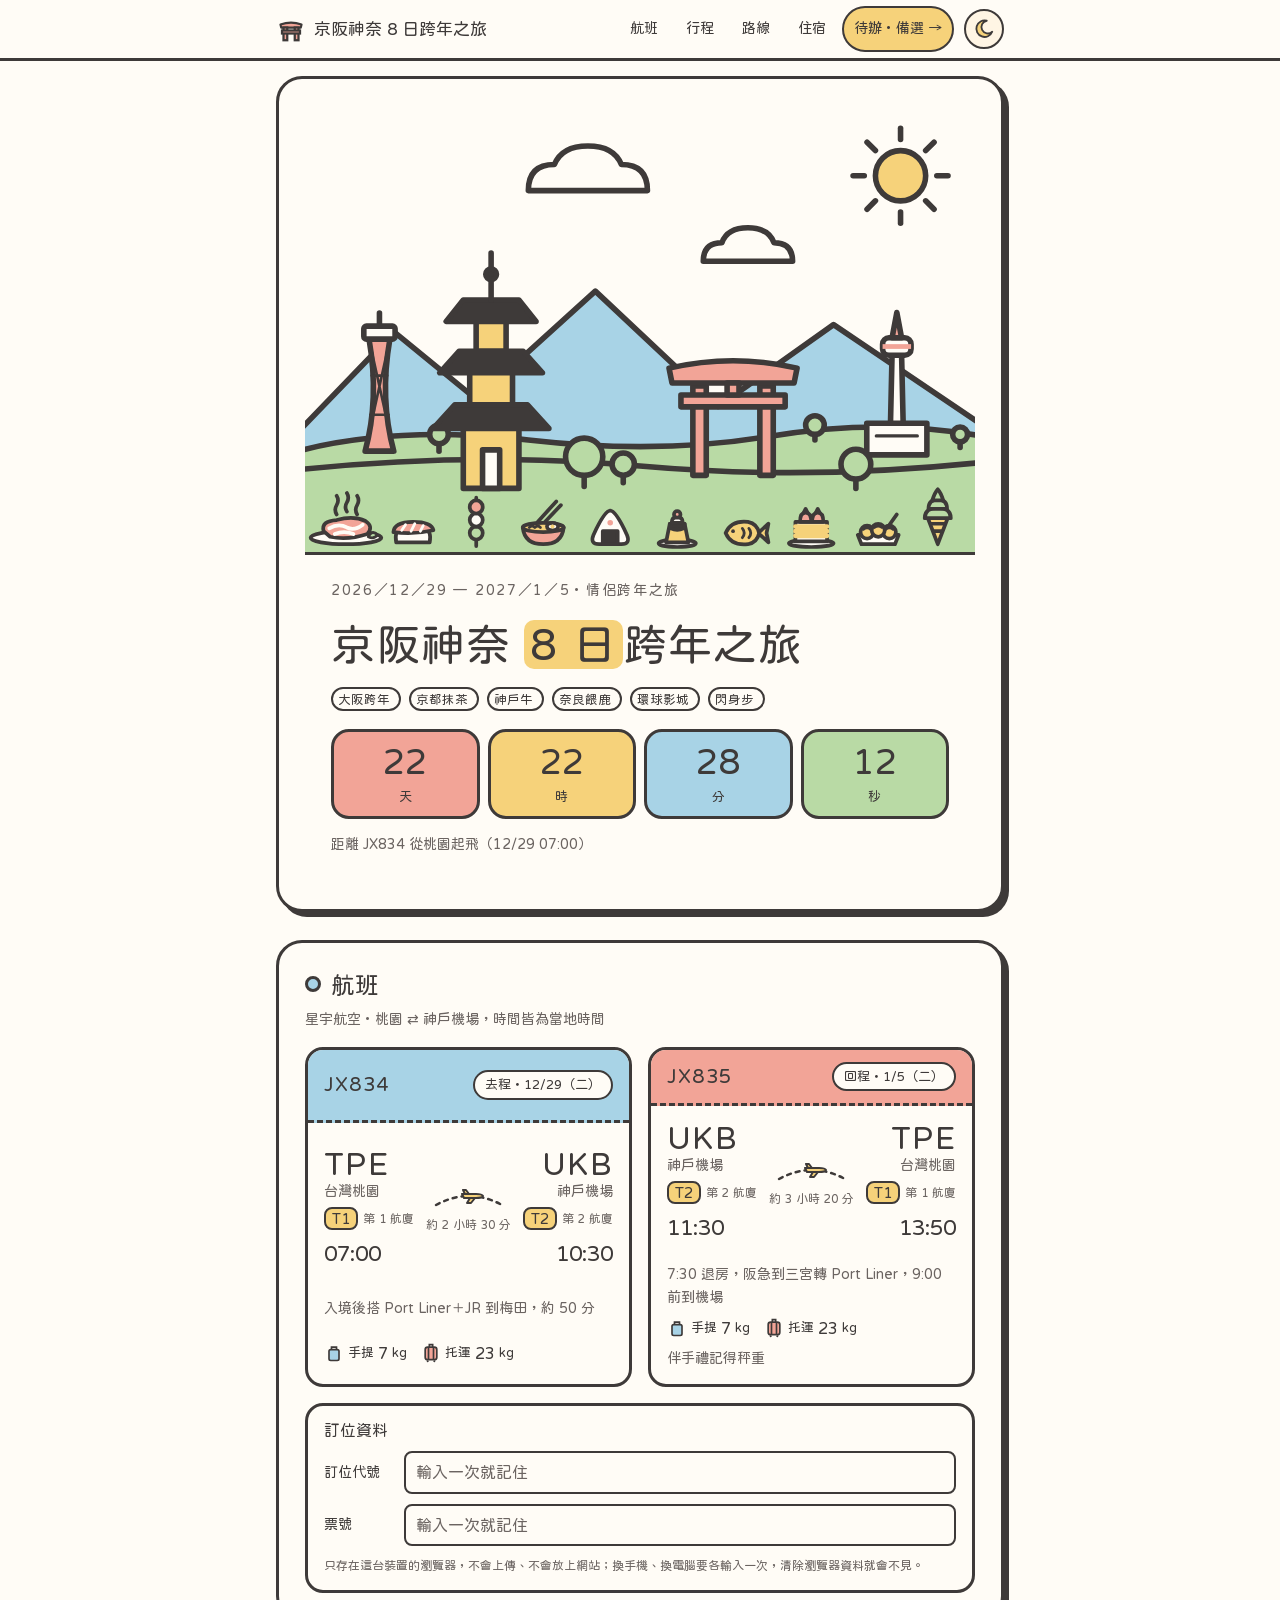
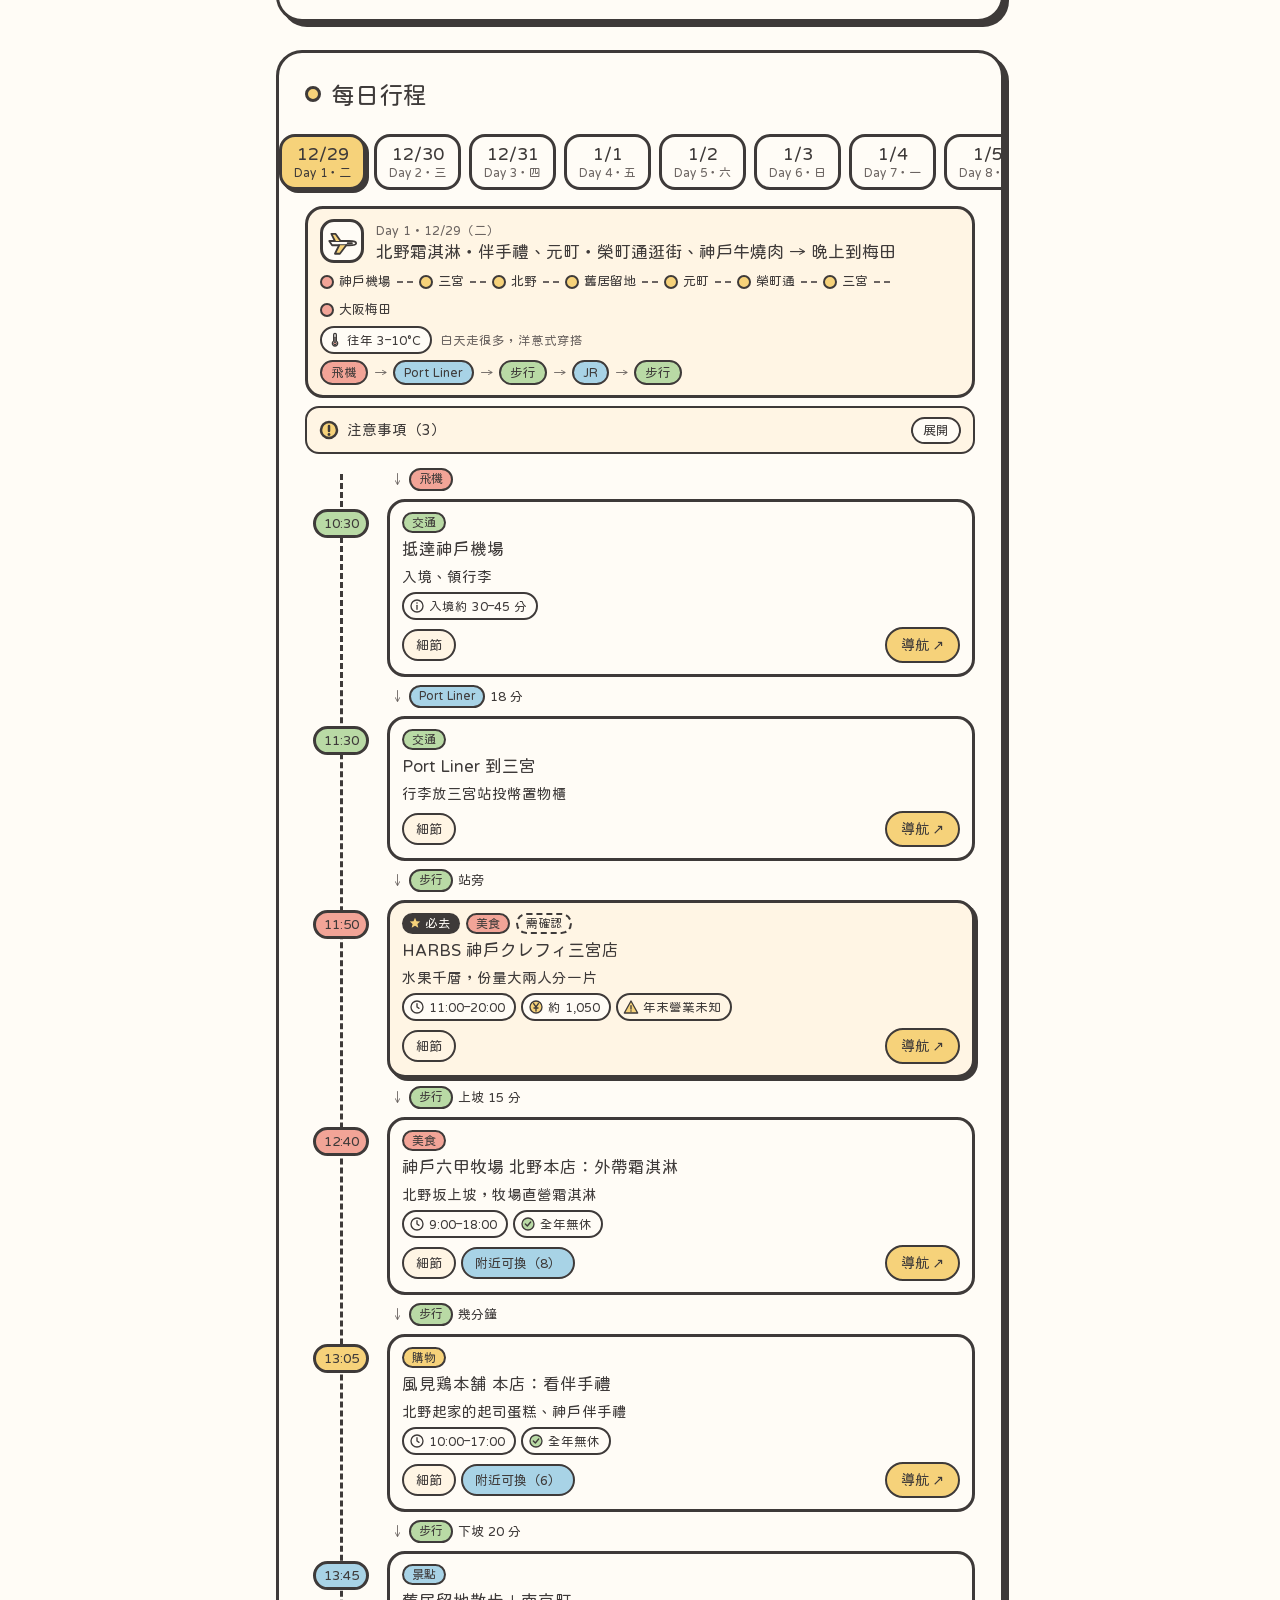
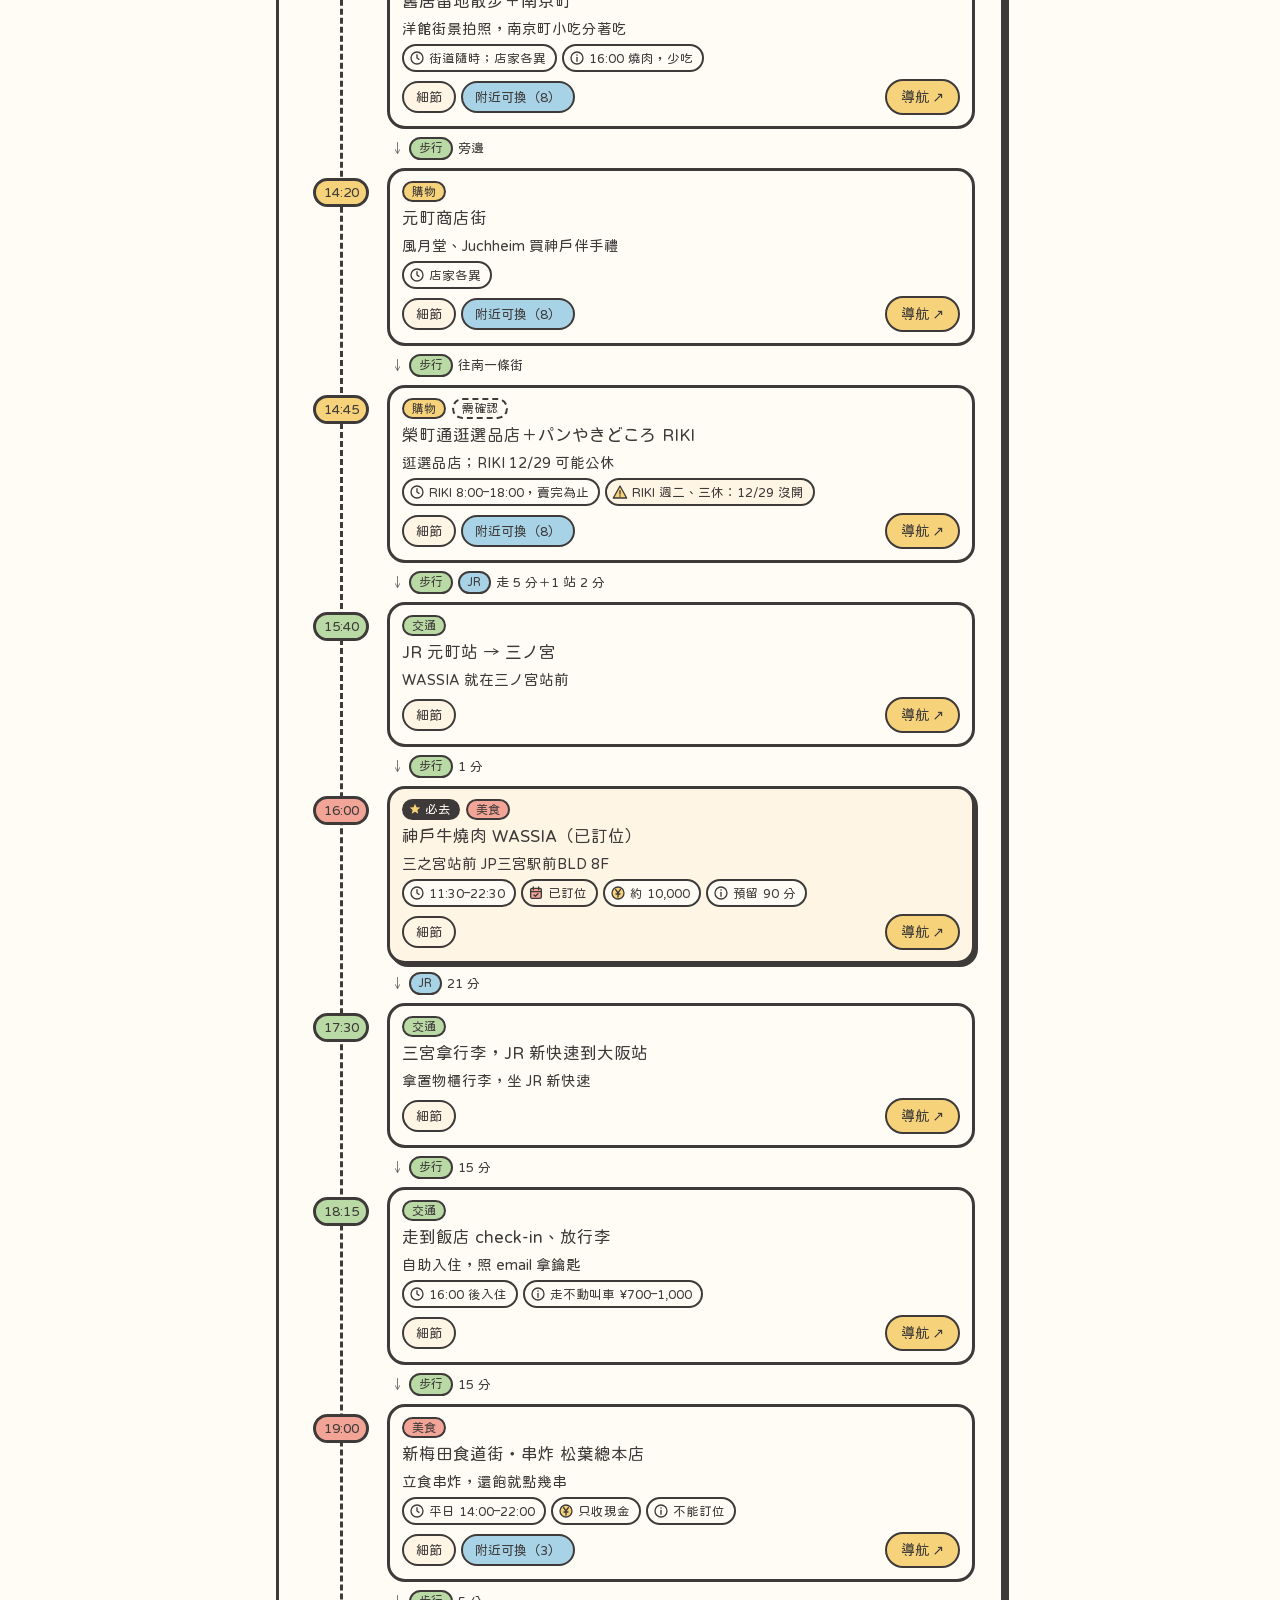
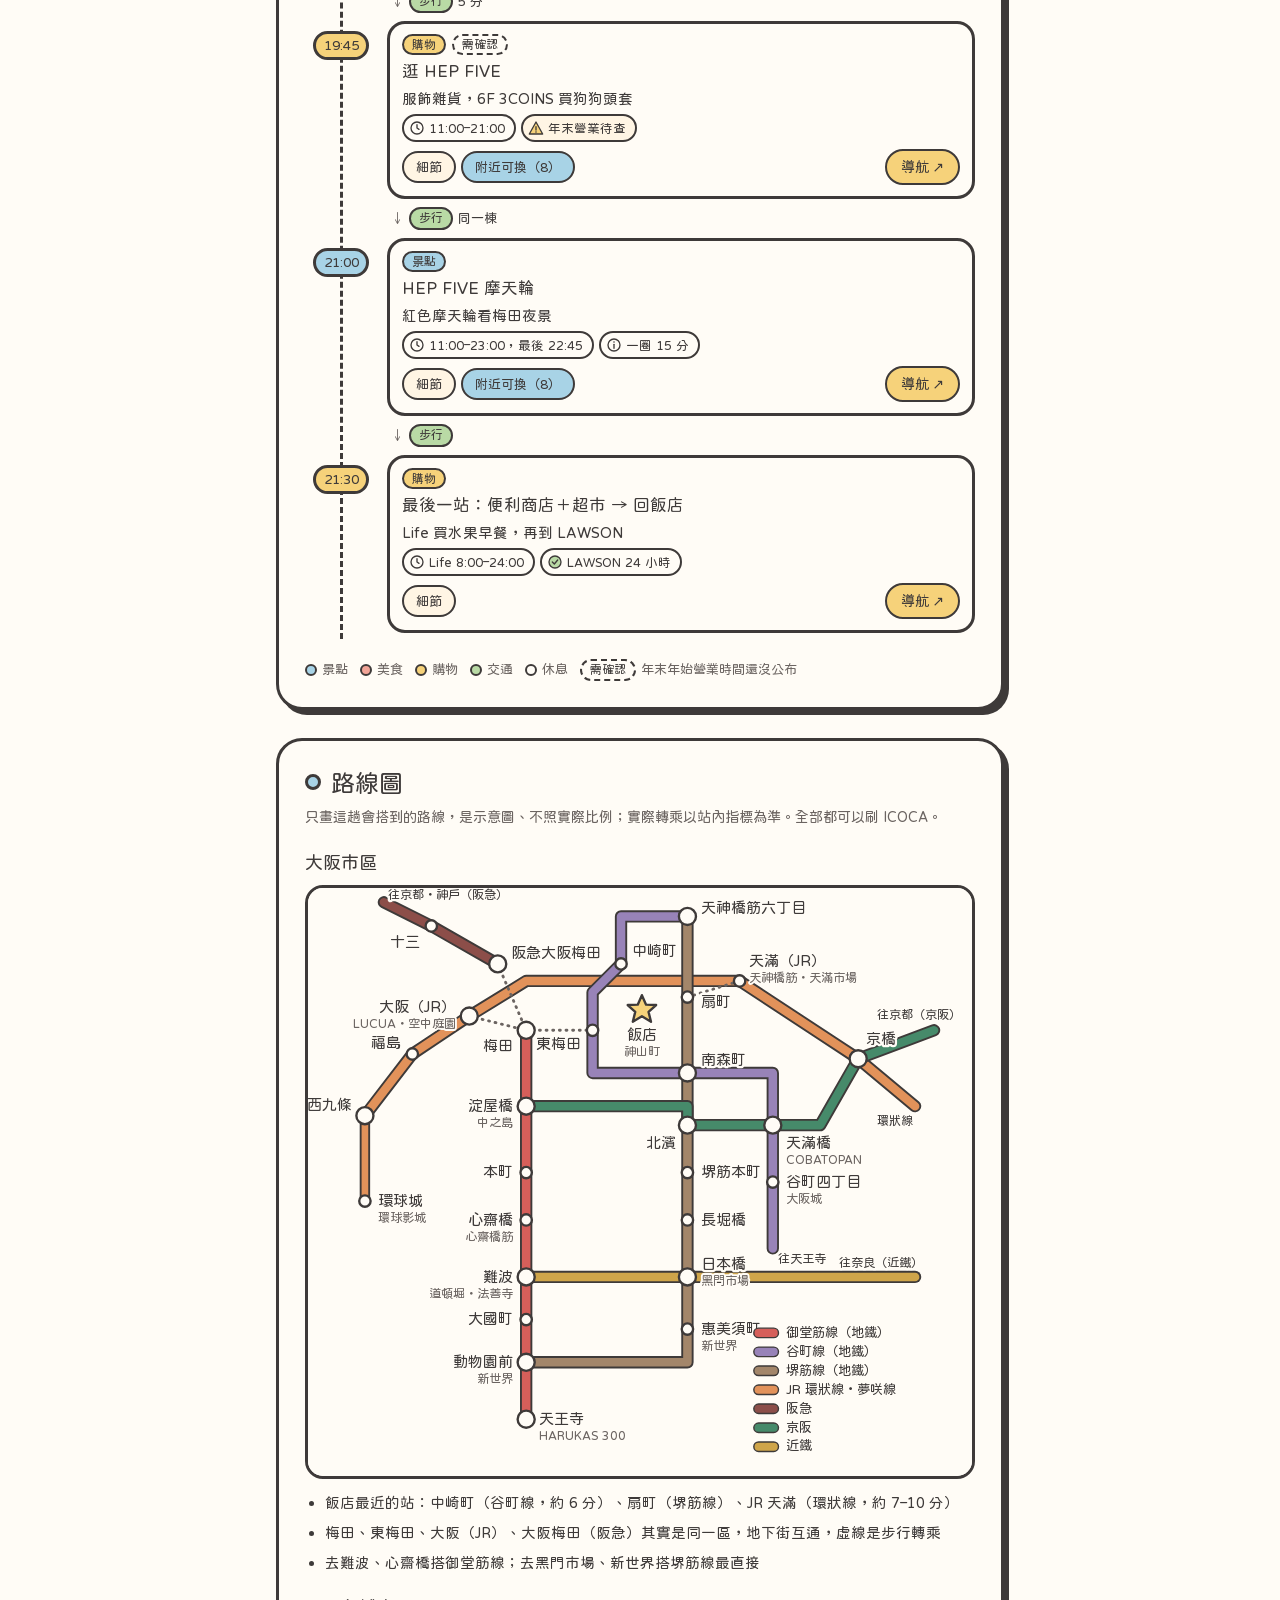
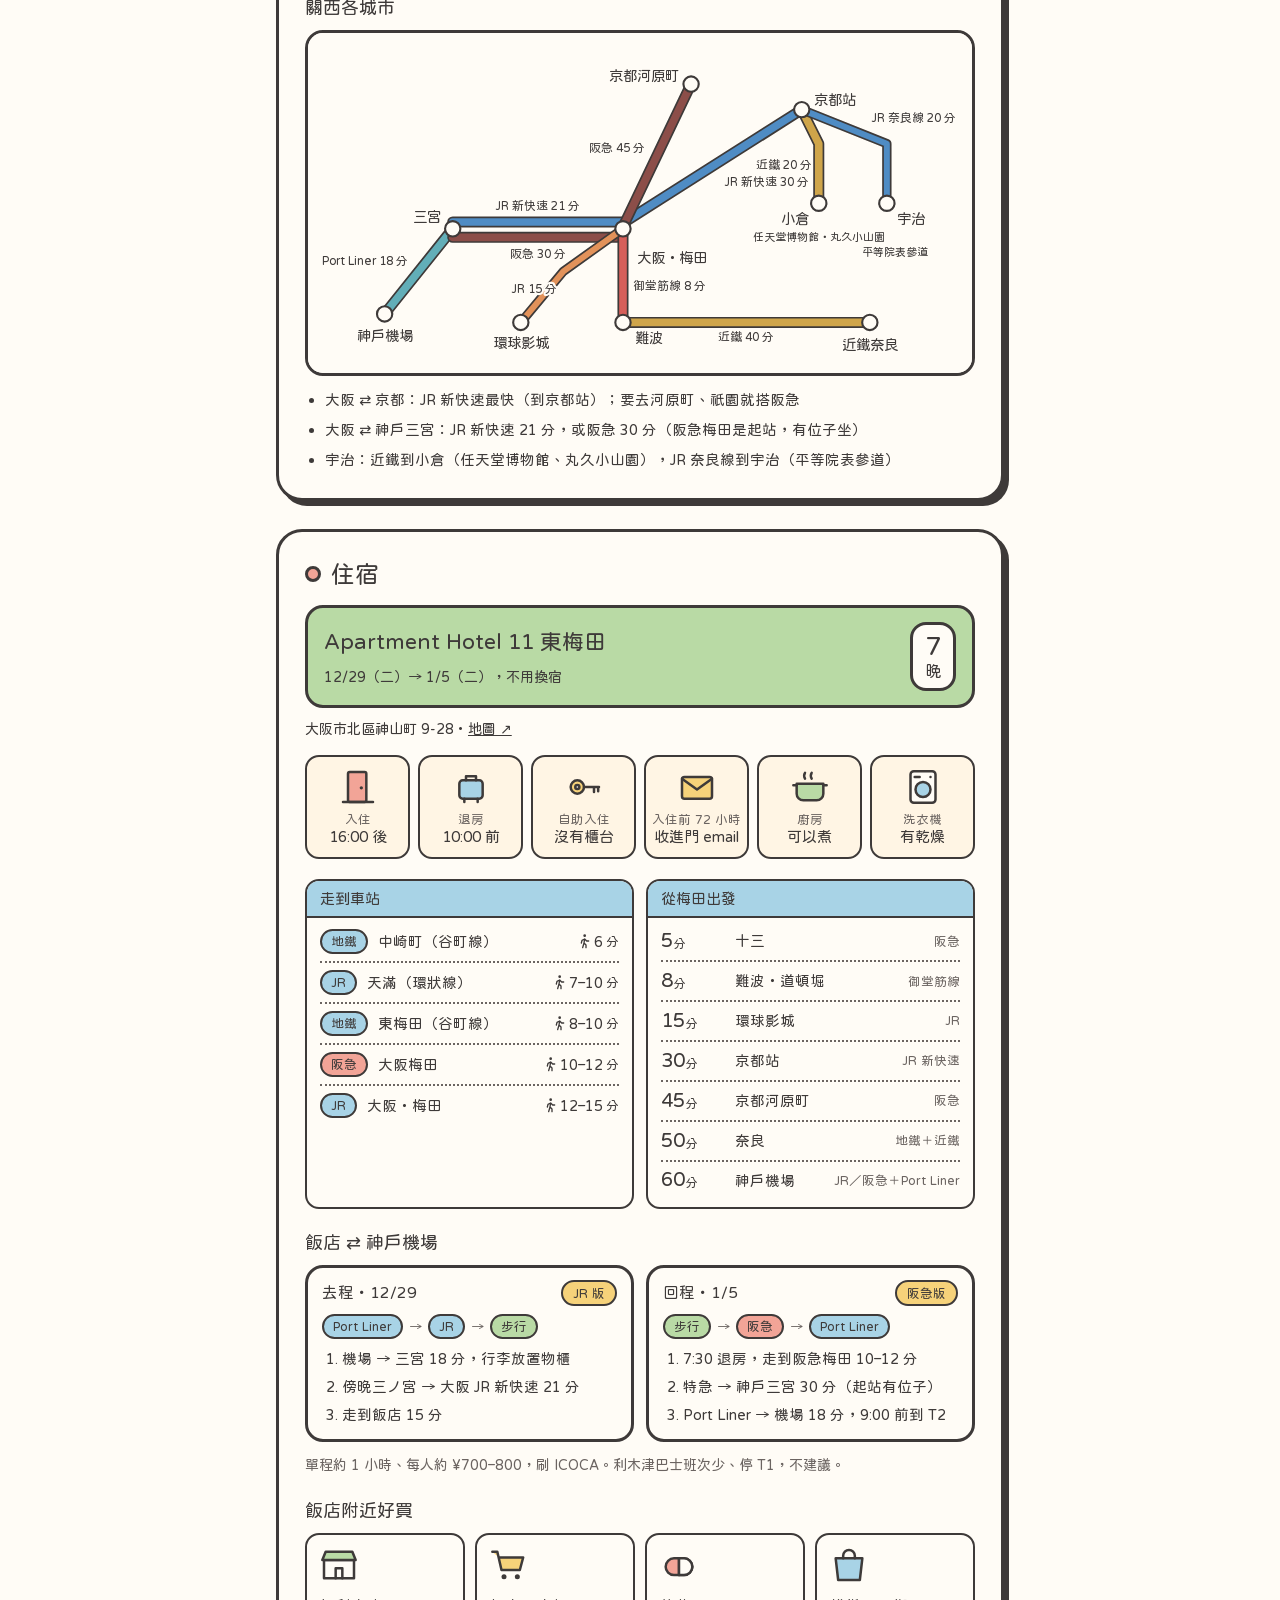
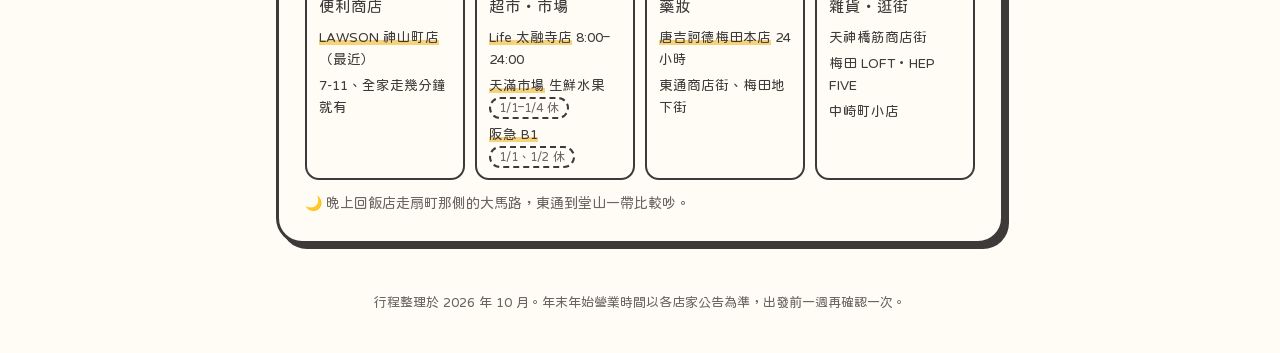
==== commit 7ce3fcb0: "每日行程加路線條和往年氣溫穿著提示；待辦加類別圖示和截止日標籤；航班航廈改 T1／T2 標籤、行李改圖示 Co-Authored-By: Claude Opus 5.5 <noreply@anthro" ====
--- a/index.html
+++ b/index.html
@@ -215,26 +215,26 @@
       <article class="ticket go">
         <div class="ticket-top"><span class="no">JX834</span><span class="tag">去程・12/29（二）</span></div>
         <div class="ticket-mid">
-          <div class="port"><span class="code">TPE</span><span class="city">台灣桃園</span><span class="term">第 1 航廈</span><span class="time">07:00</span></div>
+          <div class="port"><span class="code">TPE</span><span class="city">台灣桃園</span><span class="term"><b>T1</b>第 1 航廈</span><span class="time">07:00</span></div>
           <div class="path">
             <svg viewBox="0 0 74 28" aria-hidden="true"><path d="M4 20 Q37 2 70 20" fill="none" stroke="#3E3A39" stroke-width="2.5" stroke-dasharray="4 5" stroke-linecap="round"/><path d="M30 9 L44 9 Q50 9 51 11 Q50 13 44 13 L32 13 Z M38 13 L35 18 L39 18 L43 13 M33 9 L31 5 L34 5 L37 9" fill="#F6D27A" stroke="#3E3A39" stroke-width="2" stroke-linejoin="round"/></svg>
             <span>約 2 小時 30 分</span>
           </div>
-          <div class="port to"><span class="code">UKB</span><span class="city">神戶機場</span><span class="term">第 2 航廈</span><span class="time">10:30</span></div>
+          <div class="port to"><span class="code">UKB</span><span class="city">神戶機場</span><span class="term"><b>T2</b>第 2 航廈</span><span class="time">10:30</span></div>
         </div>
-        <div class="ticket-foot"><span>入境後搭 Port Liner＋JR 到梅田，約 50 分</span><span>行李：手提 7 kg、托運 23 kg</span></div>
+        <div class="ticket-foot"><span>入境後搭 Port Liner＋JR 到梅田，約 50 分</span><span class="bag"><svg viewBox="0 0 24 24" aria-hidden="true"><rect x="6" y="8" width="12" height="13" rx="2" fill="#A8D3E6" stroke="#3E3A39" stroke-width="2"/><path d="M9 8V5h6v3" fill="none" stroke="#3E3A39" stroke-width="2"/></svg>手提 <b>7</b> kg</span><span class="bag"><svg viewBox="0 0 24 24" aria-hidden="true"><rect x="5" y="5" width="14" height="15" rx="3" fill="#F2A497" stroke="#3E3A39" stroke-width="2"/><path d="M10 5V2h4v3M9 5v15M15 5v15" fill="none" stroke="#3E3A39" stroke-width="2"/><circle cx="8" cy="22" r="1.2" fill="#3E3A39"/><circle cx="16" cy="22" r="1.2" fill="#3E3A39"/></svg>托運 <b>23</b> kg</span></div>
       </article>
       <article class="ticket back">
         <div class="ticket-top"><span class="no">JX835</span><span class="tag">回程・1/5（二）</span></div>
         <div class="ticket-mid">
-          <div class="port"><span class="code">UKB</span><span class="city">神戶機場</span><span class="term">第 2 航廈</span><span class="time">11:30</span></div>
+          <div class="port"><span class="code">UKB</span><span class="city">神戶機場</span><span class="term"><b>T2</b>第 2 航廈</span><span class="time">11:30</span></div>
           <div class="path">
             <svg viewBox="0 0 74 28" aria-hidden="true"><path d="M4 20 Q37 2 70 20" fill="none" stroke="#3E3A39" stroke-width="2.5" stroke-dasharray="4 5" stroke-linecap="round"/><path d="M30 9 L44 9 Q50 9 51 11 Q50 13 44 13 L32 13 Z M38 13 L35 18 L39 18 L43 13 M33 9 L31 5 L34 5 L37 9" fill="#F6D27A" stroke="#3E3A39" stroke-width="2" stroke-linejoin="round"/></svg>
             <span>約 3 小時 20 分</span>
           </div>
-          <div class="port to"><span class="code">TPE</span><span class="city">台灣桃園</span><span class="term">第 1 航廈</span><span class="time">13:50</span></div>
+          <div class="port to"><span class="code">TPE</span><span class="city">台灣桃園</span><span class="term"><b>T1</b>第 1 航廈</span><span class="time">13:50</span></div>
         </div>
-        <div class="ticket-foot"><span>7:30 退房，阪急到三宮轉 Port Liner，9:00 前到機場</span><span>行李：手提 7 kg、托運 23 kg（伴手禮記得秤重）</span></div>
+        <div class="ticket-foot"><span>7:30 退房，阪急到三宮轉 Port Liner，9:00 前到機場</span><span class="bag"><svg viewBox="0 0 24 24" aria-hidden="true"><rect x="6" y="8" width="12" height="13" rx="2" fill="#A8D3E6" stroke="#3E3A39" stroke-width="2"/><path d="M9 8V5h6v3" fill="none" stroke="#3E3A39" stroke-width="2"/></svg>手提 <b>7</b> kg</span><span class="bag"><svg viewBox="0 0 24 24" aria-hidden="true"><rect x="5" y="5" width="14" height="15" rx="3" fill="#F2A497" stroke="#3E3A39" stroke-width="2"/><path d="M10 5V2h4v3M9 5v15M15 5v15" fill="none" stroke="#3E3A39" stroke-width="2"/><circle cx="8" cy="22" r="1.2" fill="#3E3A39"/><circle cx="16" cy="22" r="1.2" fill="#3E3A39"/></svg>托運 <b>23</b> kg</span><span>伴手禮記得秤重</span></div>
       </article>
     </div>
     <div class="booking" id="booking">
--- a/css/style.css
+++ b/css/style.css
@@ -176,7 +176,12 @@
 .port.to{text-align:right}
 .port .code{font-size:32px;line-height:1;letter-spacing:.04em}
 .port .city{font-size:14px;color:var(--ink-soft)}
-.port .term{font-size:13px;color:var(--ink-soft);margin-top:2px}
+.port .term{font-size:12px;color:var(--ink-soft);margin-top:4px;display:flex;align-items:center;gap:5px}
+.port.to .term{justify-content:flex-end}
+.port .term b{font-weight:400;font-size:15px;color:var(--ink);border:2px solid var(--edge);border-radius:8px;padding:0 6px;background:var(--yama);line-height:1.3}
+.bag{display:inline-flex;align-items:center;gap:4px;font-size:13px;color:var(--ink)}
+.bag svg{width:20px;height:20px}
+.bag b{font-weight:400;font-size:16px}
 .port .time{font-size:22px;font-variant-numeric:tabular-nums;margin-top:6px}
 .path{display:flex;flex-direction:column;align-items:center;gap:2px;font-size:12px;color:var(--ink-soft)}
 .path svg{width:74px;height:28px}
@@ -217,7 +222,15 @@
 .day-icon svg{width:34px;height:34px}
 .day-head .num{font-size:12.5px;color:var(--ink-soft)}
 .day-head h3{font-size:17px}
-.day-head .where{font-size:13px;margin-top:2px;color:var(--ink-soft)}
+/* 今天的路線條：站名用點和線串起來 */
+.where-strip{grid-column:1 / -1;list-style:none;margin:2px 0 0;padding:0;display:flex;flex-wrap:wrap;align-items:center;row-gap:6px}
+.where-strip li{display:flex;align-items:center;font-size:13px;white-space:nowrap}
+.where-strip li::before{content:"";width:10px;height:10px;border-radius:50%;border:2px solid var(--edge);background:var(--yama);margin-right:5px;flex:none}
+.where-strip li:not(:last-child)::after{content:"";width:16px;height:0;border-top:2px dashed var(--ink-soft);margin:0 6px}
+.where-strip li:first-child::before,.where-strip li:last-child::before{background:var(--coral)}
+.wx{grid-column:1 / -1;display:flex;flex-wrap:wrap;align-items:center;gap:4px 8px}
+.wx-tip{font-size:12.5px;color:var(--ink-soft)}
+.chip-wx{background:var(--paper)}
 .route{grid-column:1 / -1;display:flex;flex-wrap:wrap;align-items:center;gap:6px}
 .route .arrow{font-size:13px;color:var(--ink-soft)}
 
@@ -375,6 +388,11 @@
 .todo input:checked::after{opacity:1}
 .todo input:checked + span{text-decoration:line-through;text-decoration-thickness:2px;color:var(--ink-soft)}
 .todo .when{display:block;font-size:12.5px;color:var(--ink-soft)}
+.todo-meta{display:flex;flex-wrap:wrap;gap:5px;margin-bottom:3px}
+.todo-cat{display:inline-flex;align-items:center;gap:3px;font-size:12px;line-height:1;padding:3px 8px 3px 4px;border:2px solid var(--edge);border-radius:var(--r-sm);background:var(--paper)}
+.todo-cat svg{width:15px;height:15px}
+.due{display:inline-flex;align-items:center;font-size:12px;line-height:1;padding:3px 8px;border:2px solid var(--edge);border-radius:var(--r-sm);background:var(--paper-2)}
+.due.soon,.due.over{background:var(--coral)}
 .gtag{display:inline-block;font-size:12px;line-height:1.5;border:2px solid var(--edge);border-radius:var(--r-sm);padding:0 8px;margin-right:6px;background:var(--paper);vertical-align:1px}
 .gtag.gift{background:var(--coral)}
 /* 購物清單：整張卡片包住照片、勾選和商品頁按鈕 */
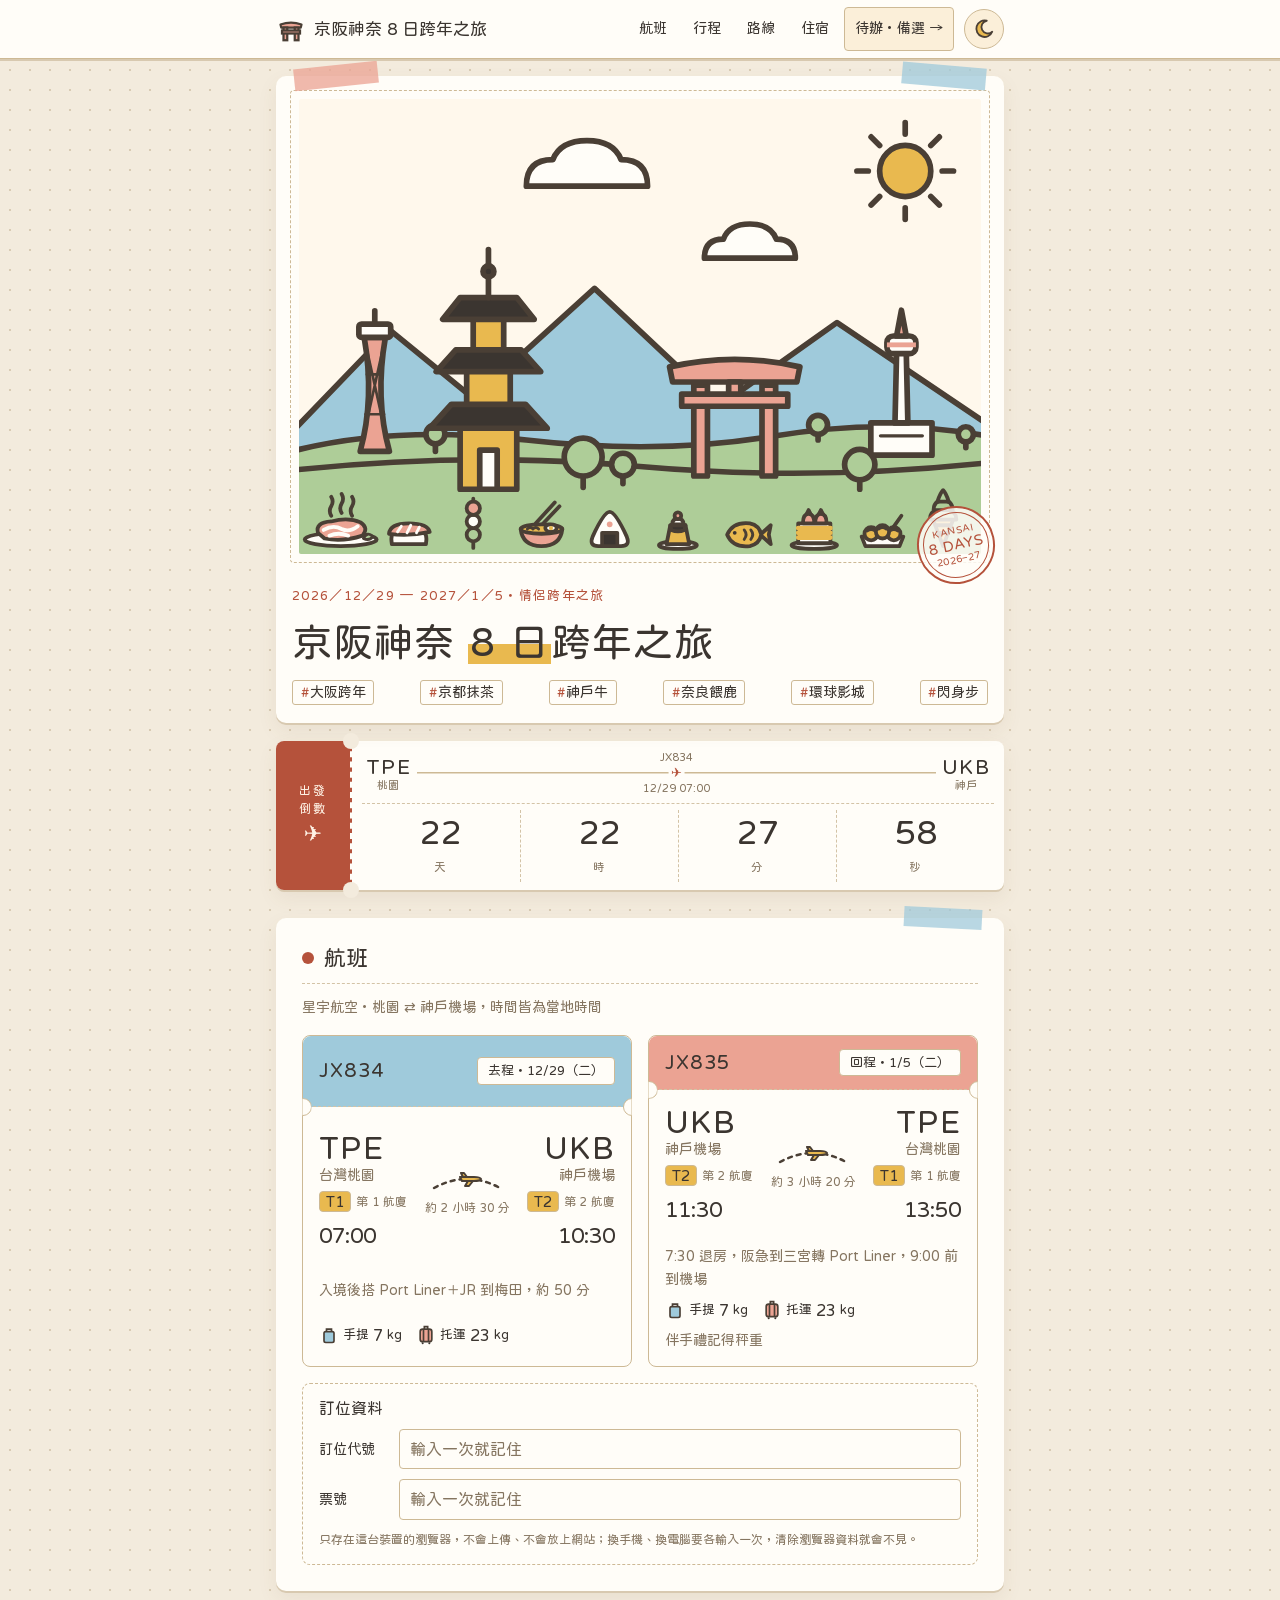
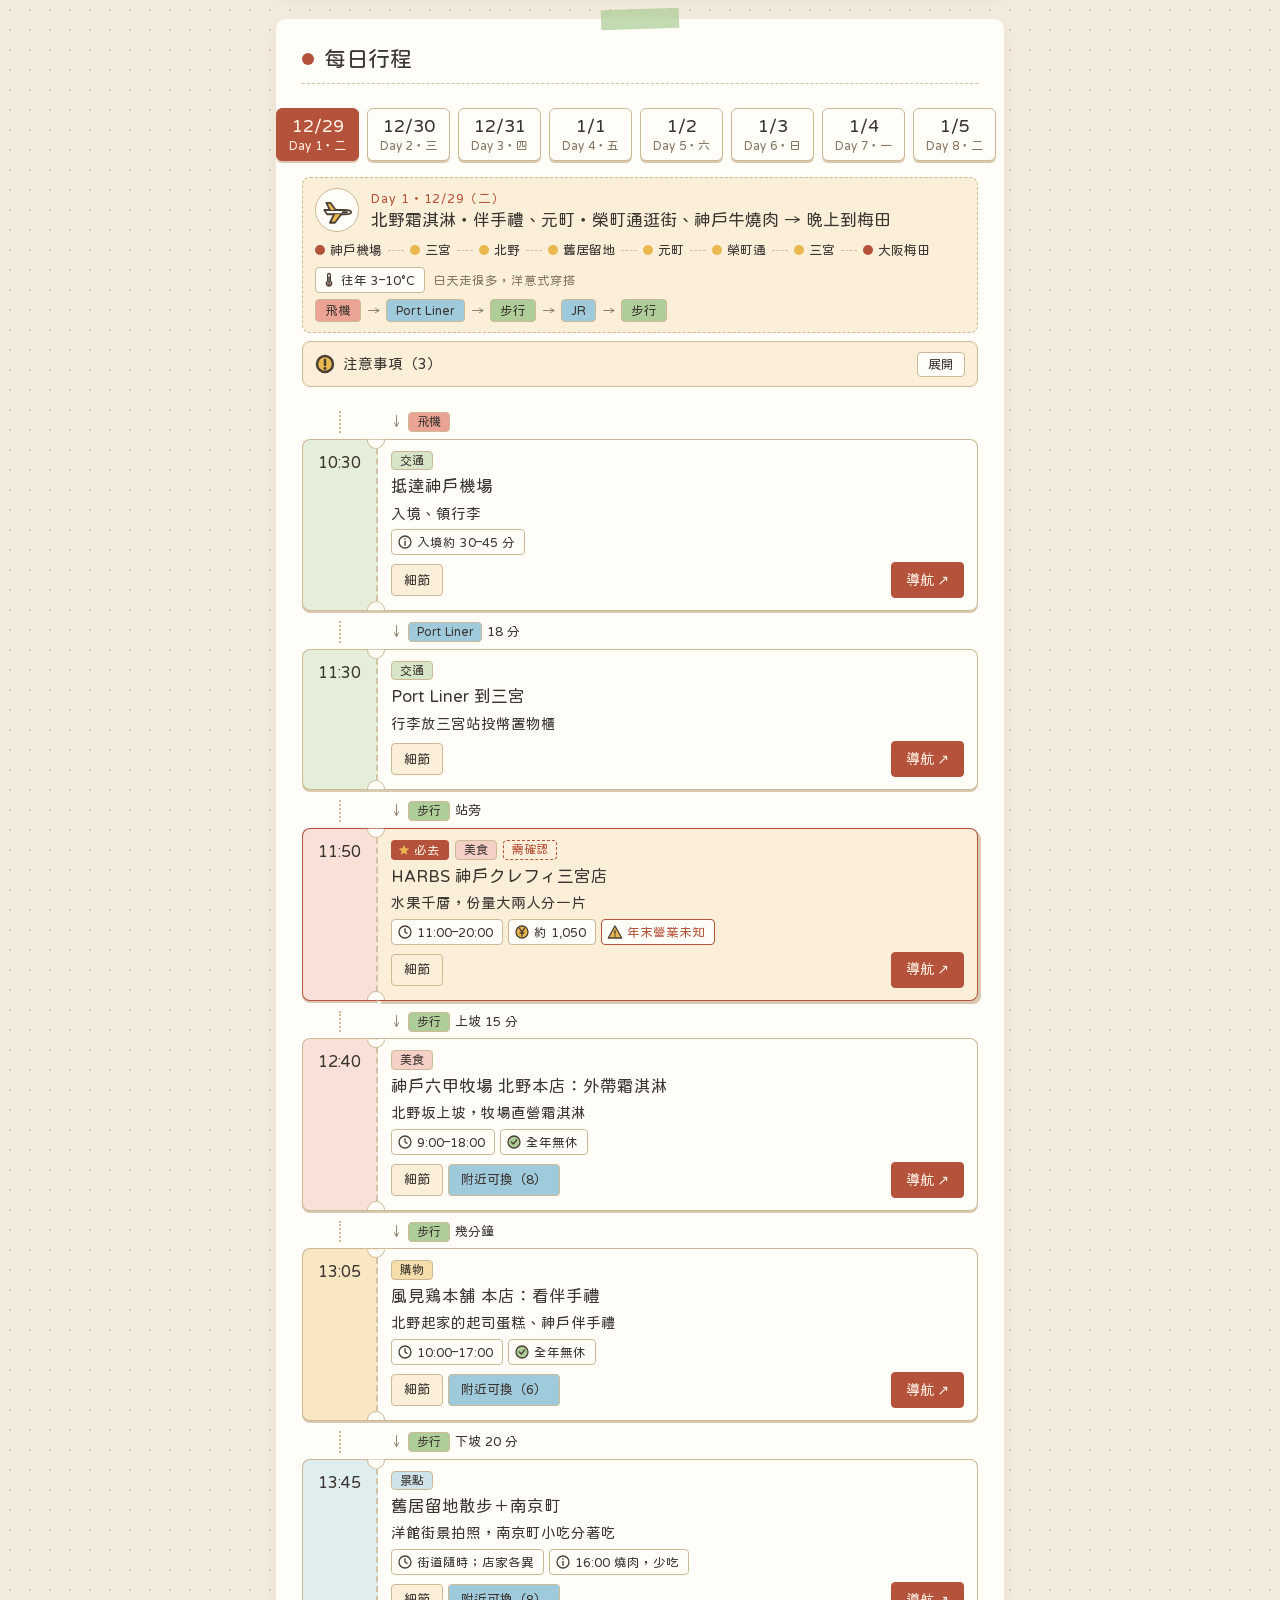
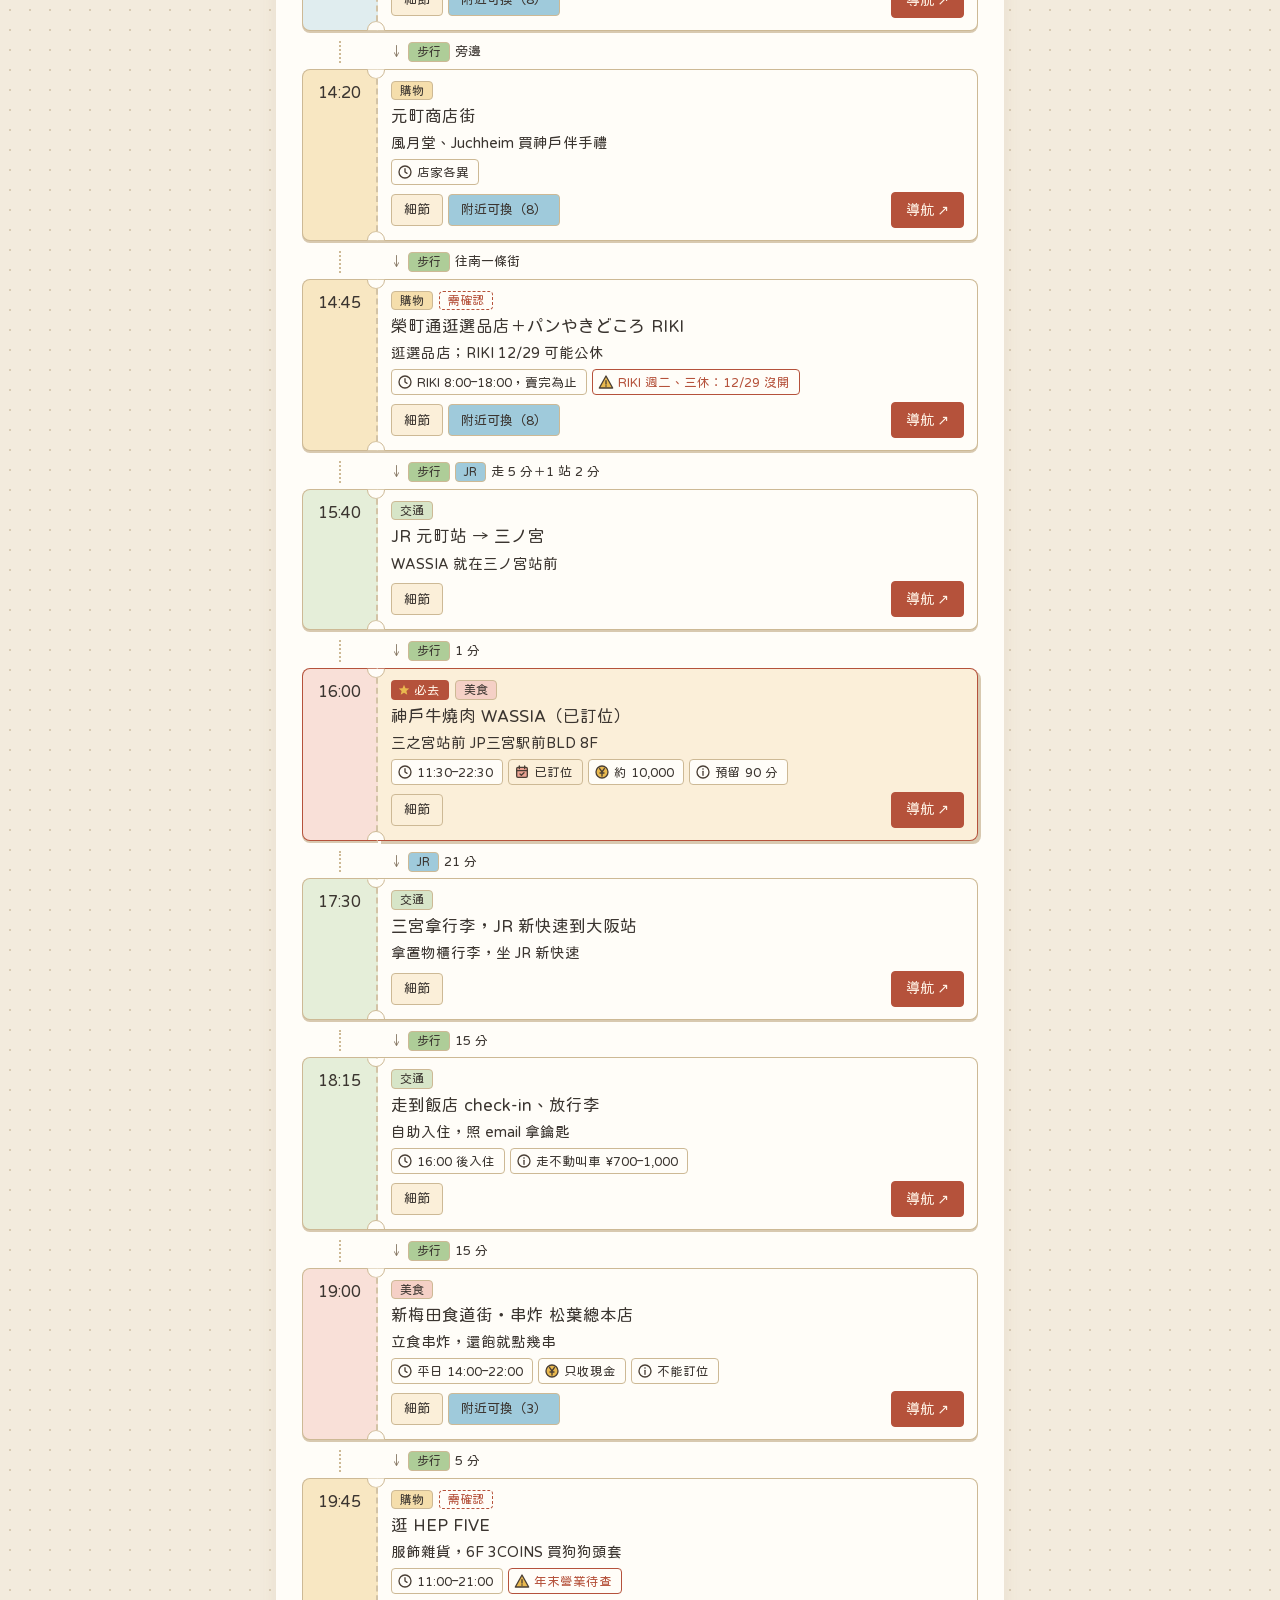
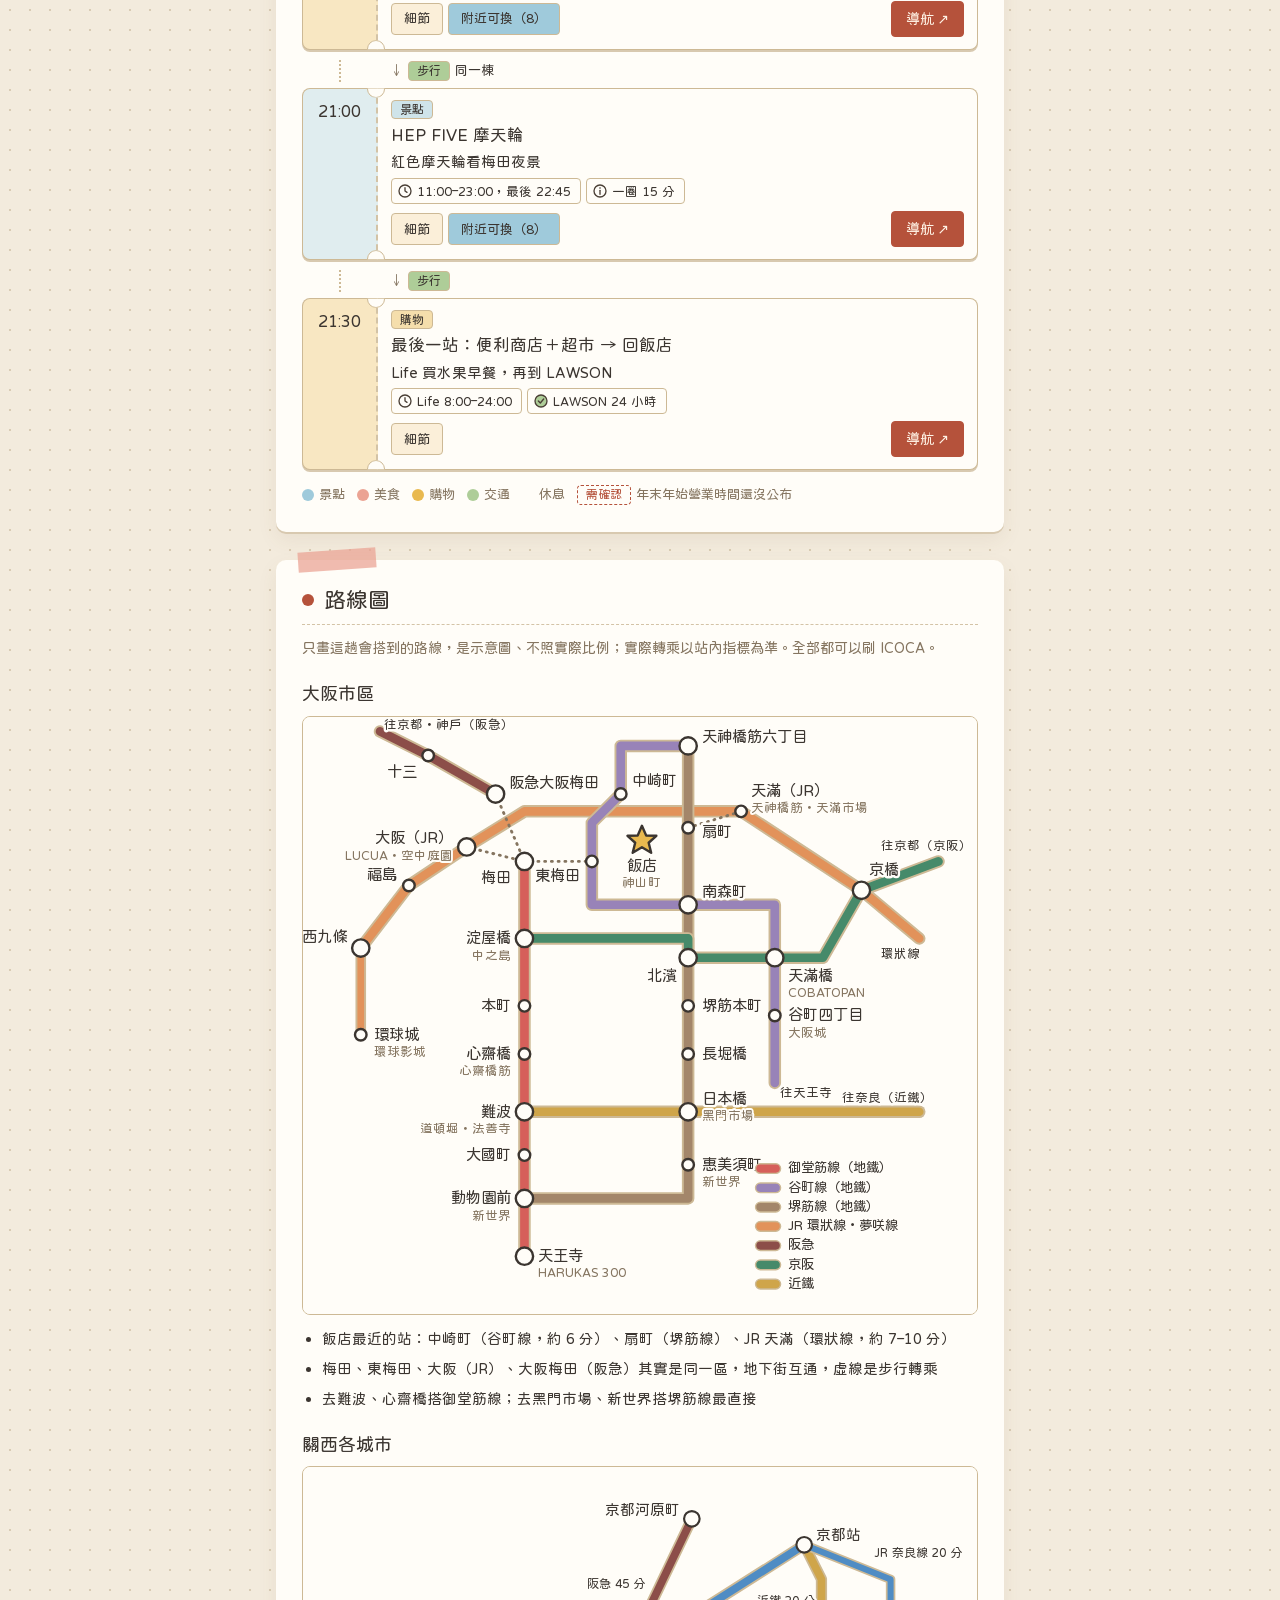
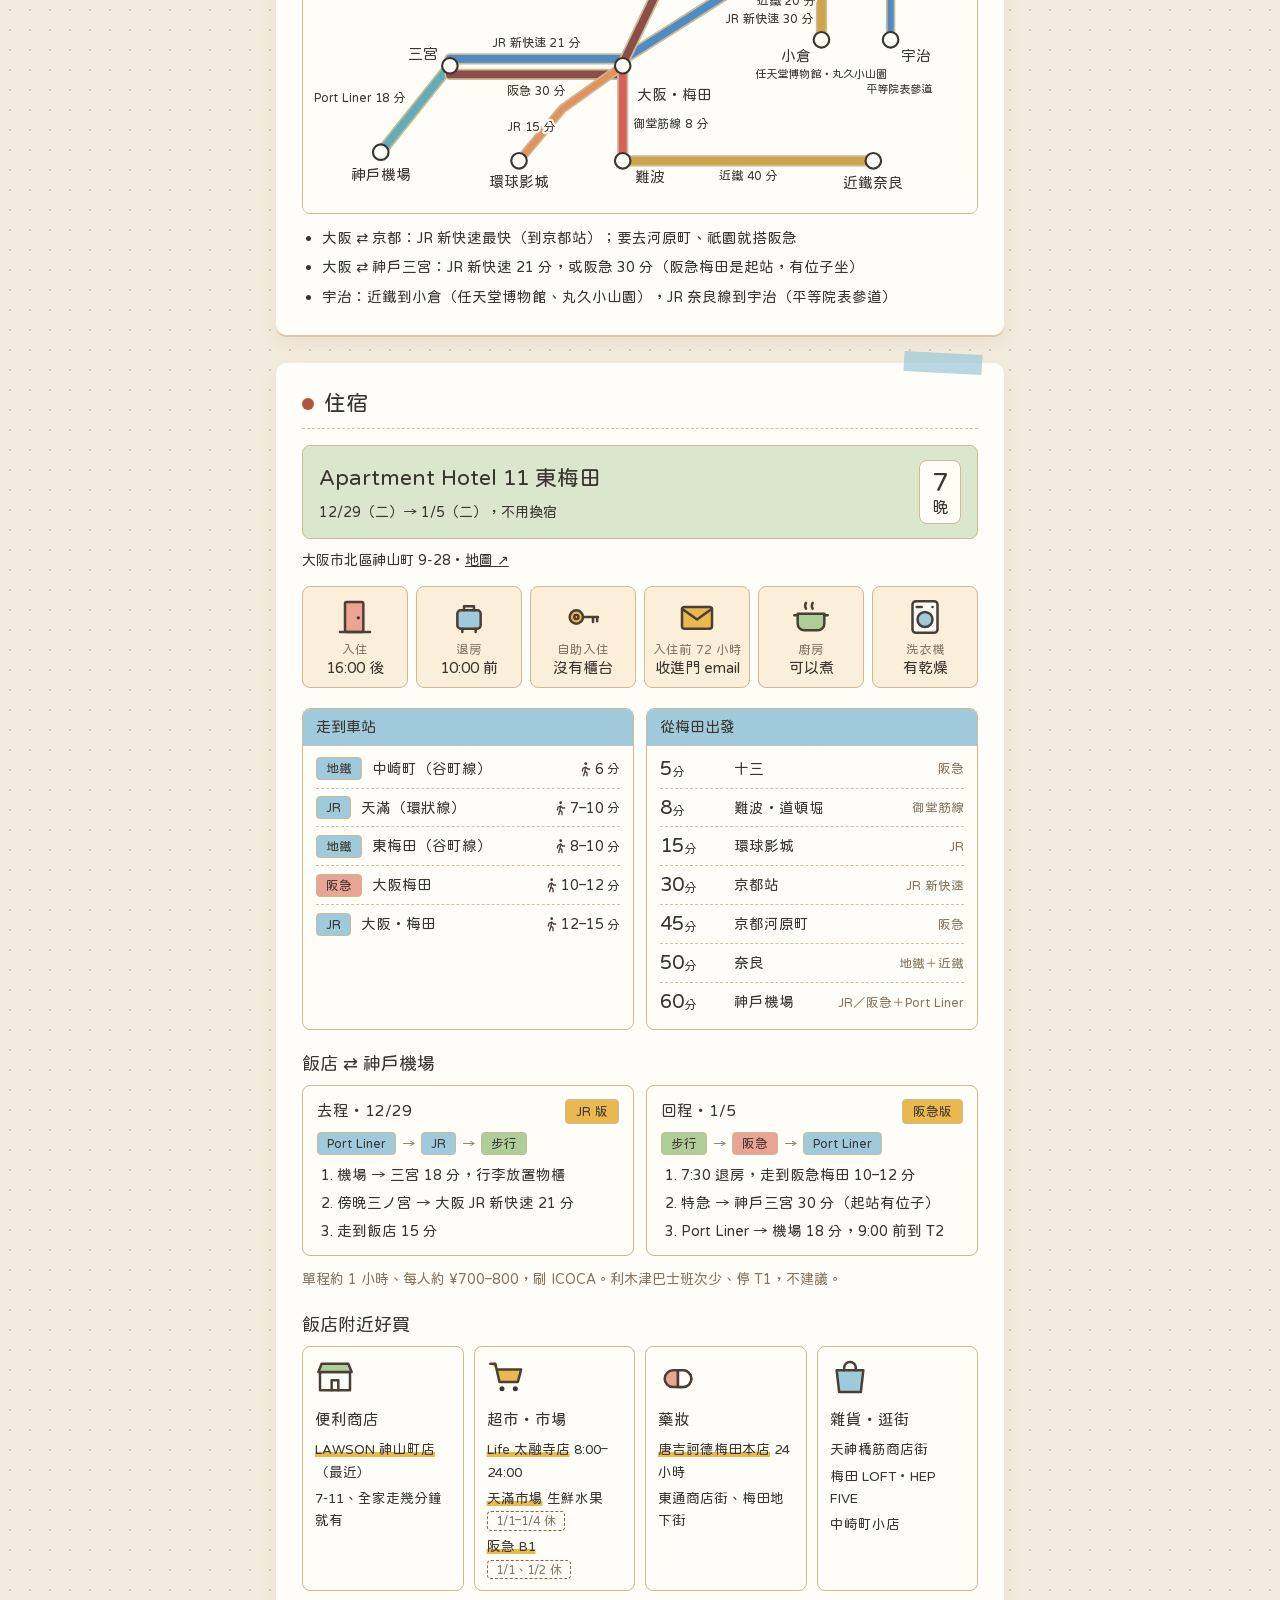
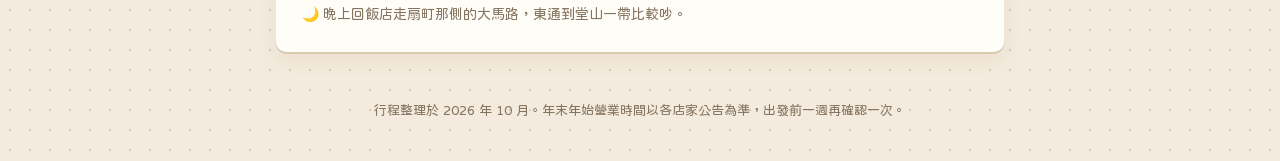
==== commit 31dcae10: "整站改成車票手帳風：首頁照片＋郵戳、登機證倒數、行程卡片加票根、牛皮紙底與紙膠帶，深色模式同步調整 Co-Authored-By: Claude Opus 5.5 <noreply@anthropic" ====
--- a/index.html
+++ b/index.html
@@ -46,7 +46,10 @@
 
 <main>
   <!-- 首頁 -->
-  <section id="home" class="page hero">
+  <section id="home" class="hero">
+    <div class="page hero-card">
+      <span class="tape l" aria-hidden="true"></span><span class="tape r" aria-hidden="true"></span>
+      <div class="photo">
     <svg class="hero-art day" viewBox="0 0 360 240" role="img" aria-label="繪本插圖：遠方的神戶港塔和京都塔、近處的八坂塔、紅色鳥居和幾棵樹，天上飄下神戶牛排、壽司、糰子、拉麵、飯糰、布丁、鯛魚燒、草莓千層、章魚燒和抹茶霜淇淋">
       <g stroke="#3E3A39" stroke-width="3" stroke-linejoin="round" stroke-linecap="round">
         <!-- 太陽（縮小、放在右上角，整顆露出來） -->
@@ -185,25 +188,33 @@
         </g></g>
       </g>
     </svg>
-    <svg class="hero-art night" viewBox="0 0 360 240" role="img" aria-label="深夜插圖：跨年煙火、通天閣、大阪城和三顆章魚燒"><g style="stroke:var(--edge)" stroke-width="3" stroke-linejoin="round" stroke-linecap="round" fill="none"><!-- 星星 --><circle class="twinkle" cx="30" cy="30" r="2.2" style="fill:#E9DFC8" stroke-width="0"/><circle class="twinkle t2" cx="64" cy="18" r="1.6" style="fill:#E9DFC8" stroke-width="0"/><circle class="twinkle" cx="150" cy="24" r="1.6" style="fill:#E9DFC8" stroke-width="0"/><circle class="twinkle t2" cx="240" cy="16" r="2.2" style="fill:#E9DFC8" stroke-width="0"/><circle class="twinkle" cx="330" cy="26" r="1.6" style="fill:#E9DFC8" stroke-width="0"/><circle class="twinkle t2" cx="118" cy="70" r="1.6" style="fill:#E9DFC8" stroke-width="0"/><circle class="twinkle" cx="176" cy="92" r="2.2" style="fill:#E9DFC8" stroke-width="0"/><circle class="twinkle t2" cx="26" cy="96" r="1.6" style="fill:#E9DFC8" stroke-width="0"/><circle class="twinkle" cx="312" cy="110" r="1.6" style="fill:#E9DFC8" stroke-width="0"/><circle class="twinkle t2" cx="262" cy="62" r="2.2" style="fill:#E9DFC8" stroke-width="0"/><!-- 月亮 --><path d="M318 30 A18 18 0 1 0 334 62 A14 14 0 1 1 318 30 Z" style="fill:#CDBF9C"/><!-- 煙火 --><g class="fw fw-1" style="stroke:#C7907F" stroke-width="2.5" stroke-linecap="round"><line x1="102.5" y1="62.0" x2="122.0" y2="62.0"/><circle cx="127.0" cy="62.0" r="1.6" style="fill:#C7907F" stroke-width="0"/><line x1="101.1" y1="67.2" x2="118.0" y2="77.0"/><circle cx="122.3" cy="79.5" r="1.6" style="fill:#C7907F" stroke-width="0"/><line x1="97.2" y1="71.1" x2="107.0" y2="88.0"/><circle cx="109.5" cy="92.3" r="1.6" style="fill:#C7907F" stroke-width="0"/><line x1="92.0" y1="72.5" x2="92.0" y2="92.0"/><circle cx="92.0" cy="97.0" r="1.6" style="fill:#C7907F" stroke-width="0"/><line x1="86.8" y1="71.1" x2="77.0" y2="88.0"/><circle cx="74.5" cy="92.3" r="1.6" style="fill:#C7907F" stroke-width="0"/><line x1="82.9" y1="67.2" x2="66.0" y2="77.0"/><circle cx="61.7" cy="79.5" r="1.6" style="fill:#C7907F" stroke-width="0"/><line x1="81.5" y1="62.0" x2="62.0" y2="62.0"/><circle cx="57.0" cy="62.0" r="1.6" style="fill:#C7907F" stroke-width="0"/><line x1="82.9" y1="56.8" x2="66.0" y2="47.0"/><circle cx="61.7" cy="44.5" r="1.6" style="fill:#C7907F" stroke-width="0"/><line x1="86.8" y1="52.9" x2="77.0" y2="36.0"/><circle cx="74.5" cy="31.7" r="1.6" style="fill:#C7907F" stroke-width="0"/><line x1="92.0" y1="51.5" x2="92.0" y2="32.0"/><circle cx="92.0" cy="27.0" r="1.6" style="fill:#C7907F" stroke-width="0"/><line x1="97.2" y1="52.9" x2="107.0" y2="36.0"/><circle cx="109.5" cy="31.7" r="1.6" style="fill:#C7907F" stroke-width="0"/><line x1="101.1" y1="56.7" x2="118.0" y2="47.0"/><circle cx="122.3" cy="44.5" r="1.6" style="fill:#C7907F" stroke-width="0"/><circle cx="92" cy="62" r="3" style="fill:#C7907F" stroke-width="0"/></g><g class="fw fw-2" style="stroke:#C8B27A" stroke-width="2.5" stroke-linecap="round"><line x1="212.4" y1="44.0" x2="228.0" y2="44.0"/><circle cx="233.0" cy="44.0" r="1.6" style="fill:#C8B27A" stroke-width="0"/><line x1="211.3" y1="48.2" x2="224.8" y2="56.0"/><circle cx="229.1" cy="58.5" r="1.6" style="fill:#C8B27A" stroke-width="0"/><line x1="208.2" y1="51.3" x2="216.0" y2="64.8"/><circle cx="218.5" cy="69.1" r="1.6" style="fill:#C8B27A" stroke-width="0"/><line x1="204.0" y1="52.4" x2="204.0" y2="68.0"/><circle cx="204.0" cy="73.0" r="1.6" style="fill:#C8B27A" stroke-width="0"/><line x1="199.8" y1="51.3" x2="192.0" y2="64.8"/><circle cx="189.5" cy="69.1" r="1.6" style="fill:#C8B27A" stroke-width="0"/><line x1="196.7" y1="48.2" x2="183.2" y2="56.0"/><circle cx="178.9" cy="58.5" r="1.6" style="fill:#C8B27A" stroke-width="0"/><line x1="195.6" y1="44.0" x2="180.0" y2="44.0"/><circle cx="175.0" cy="44.0" r="1.6" style="fill:#C8B27A" stroke-width="0"/><line x1="196.7" y1="39.8" x2="183.2" y2="32.0"/><circle cx="178.9" cy="29.5" r="1.6" style="fill:#C8B27A" stroke-width="0"/><line x1="199.8" y1="36.7" x2="192.0" y2="23.2"/><circle cx="189.5" cy="18.9" r="1.6" style="fill:#C8B27A" stroke-width="0"/><line x1="204.0" y1="35.6" x2="204.0" y2="20.0"/><circle cx="204.0" cy="15.0" r="1.6" style="fill:#C8B27A" stroke-width="0"/><line x1="208.2" y1="36.7" x2="216.0" y2="23.2"/><circle cx="218.5" cy="18.9" r="1.6" style="fill:#C8B27A" stroke-width="0"/><line x1="211.3" y1="39.8" x2="224.8" y2="32.0"/><circle cx="229.1" cy="29.5" r="1.6" style="fill:#C8B27A" stroke-width="0"/><circle cx="204" cy="44" r="3" style="fill:#C8B27A" stroke-width="0"/></g><g class="fw fw-3" style="stroke:#8FA7B5" stroke-width="2.5" stroke-linecap="round"><line x1="275.0" y1="98.0" x2="288.0" y2="98.0"/><circle cx="293.0" cy="98.0" r="1.6" style="fill:#8FA7B5" stroke-width="0"/><line x1="274.1" y1="101.5" x2="285.3" y2="108.0"/><circle cx="289.7" cy="110.5" r="1.6" style="fill:#8FA7B5" stroke-width="0"/><line x1="271.5" y1="104.1" x2="278.0" y2="115.3"/><circle cx="280.5" cy="119.7" r="1.6" style="fill:#8FA7B5" stroke-width="0"/><line x1="268.0" y1="105.0" x2="268.0" y2="118.0"/><circle cx="268.0" cy="123.0" r="1.6" style="fill:#8FA7B5" stroke-width="0"/><line x1="264.5" y1="104.1" x2="258.0" y2="115.3"/><circle cx="255.5" cy="119.7" r="1.6" style="fill:#8FA7B5" stroke-width="0"/><line x1="261.9" y1="101.5" x2="250.7" y2="108.0"/><circle cx="246.3" cy="110.5" r="1.6" style="fill:#8FA7B5" stroke-width="0"/><line x1="261.0" y1="98.0" x2="248.0" y2="98.0"/><circle cx="243.0" cy="98.0" r="1.6" style="fill:#8FA7B5" stroke-width="0"/><line x1="261.9" y1="94.5" x2="250.7" y2="88.0"/><circle cx="246.3" cy="85.5" r="1.6" style="fill:#8FA7B5" stroke-width="0"/><line x1="264.5" y1="91.9" x2="258.0" y2="80.7"/><circle cx="255.5" cy="76.3" r="1.6" style="fill:#8FA7B5" stroke-width="0"/><line x1="268.0" y1="91.0" x2="268.0" y2="78.0"/><circle cx="268.0" cy="73.0" r="1.6" style="fill:#8FA7B5" stroke-width="0"/><line x1="271.5" y1="91.9" x2="278.0" y2="80.7"/><circle cx="280.5" cy="76.3" r="1.6" style="fill:#8FA7B5" stroke-width="0"/><line x1="274.1" y1="94.5" x2="285.3" y2="88.0"/><circle cx="289.7" cy="85.5" r="1.6" style="fill:#8FA7B5" stroke-width="0"/><circle cx="268" cy="98" r="3" style="fill:#8FA7B5" stroke-width="0"/></g><!-- 遠方街景 --><path d="M-4 170 L-4 150 L22 150 L22 138 L40 138 L40 156 L58 156 L58 144 L72 144 L72 170 Z" style="fill:#2B323B"/><path d="M250 170 L250 146 L268 146 L268 134 L286 134 L286 152 L300 152 L300 140 L318 140 L318 158 L364 158 L364 170 Z" style="fill:#2B323B"/><rect x="24" y="152" width="5" height="5" style="fill:#C8B27A" stroke-width="0"/><rect x="62" y="150" width="5" height="5" style="fill:#C8B27A" stroke-width="0"/><rect x="272" y="140" width="5" height="5" style="fill:#C8B27A" stroke-width="0"/><rect x="306" y="146" width="5" height="5" style="fill:#C8B27A" stroke-width="0"/><!-- 通天閣 --><path d="M118 170 L130 112 L142 112 L154 170" style="fill:#2B323B"/><rect x="124" y="98" width="24" height="14" rx="2" style="fill:#3A4450"/><line x1="136" y1="98" x2="136" y2="82"/><rect x="128" y="102" width="16" height="5" style="fill:#C8B27A" stroke-width="0"/><path d="M124 140 L148 140" /><!-- 大阪城 --><path d="M176 170 L176 146 L226 146 L226 170 Z" style="fill:#2B323B"/><path d="M170 148 L232 148 L222 138 L180 138 Z" style="fill:#4A5D6A"/><rect x="184" y="124" width="34" height="14" style="fill:#2B323B"/><path d="M178 126 L224 126 L214 116 L188 116 Z" style="fill:#4A5D6A"/><rect x="192" y="104" width="18" height="12" style="fill:#2B323B"/><path d="M186 106 L216 106 L208 96 L194 96 Z" style="fill:#4A5D6A"/><path d="M196 96 L198 90 M206 96 L204 90" /><rect x="196" y="152" width="10" height="18" style="fill:#C8B27A" stroke-width="2"/><!-- 河岸 --><path d="M-4 168 Q90 162 180 168 Q270 174 364 166 L364 244 L-4 244 Z" style="fill:#262C34"/><path d="M30 184 L70 184 M110 192 L160 192 M250 186 L300 186" style="stroke:#4A5D6A" stroke-width="2.5"/><!-- 章魚燒舟 --><path d="M132 206 L228 206 L218 226 L142 226 Z" style="fill:#7A6448"/><path d="M150 216 L210 216" style="stroke:#5A4A36" stroke-width="2"/><g class="tako k1"><circle cx="156" cy="196" r="13" style="fill:#B08A5C"/><path d="M144 192 Q150 182 156 184 Q163 182 168 191 Q161 188 156 190 Q150 187 144 192 Z" style="fill:#5A3B2E" stroke-width="1.5"/><path d="M147 189 L151 186 L155 189 L159 186 L163 189" fill="none" style="stroke:#EFE6D2" stroke-width="1.8"/><circle cx="151" cy="198" r="1.6" style="fill:var(--edge)" stroke-width="0"/><circle cx="161" cy="198" r="1.6" style="fill:var(--edge)" stroke-width="0"/><path d="M153.5 202 Q156 204.5 158.5 202" fill="none" stroke-width="1.6"/><ellipse cx="147.5" cy="201.5" rx="2.6" ry="1.6" style="fill:#B9796C" stroke-width="0"/><ellipse cx="164.5" cy="201.5" rx="2.6" ry="1.6" style="fill:#B9796C" stroke-width="0"/><path d="M152 184 L154 182 M159 185 L161 183" style="stroke:#7FA06A" stroke-width="2"/></g><g class="tako k2"><circle cx="180" cy="196" r="13" style="fill:#B08A5C"/><path d="M168 192 Q174 182 180 184 Q187 182 192 191 Q185 188 180 190 Q174 187 168 192 Z" style="fill:#5A3B2E" stroke-width="1.5"/><path d="M171 189 L175 186 L179 189 L183 186 L187 189" fill="none" style="stroke:#EFE6D2" stroke-width="1.8"/><circle cx="175" cy="198" r="1.6" style="fill:var(--edge)" stroke-width="0"/><circle cx="185" cy="198" r="1.6" style="fill:var(--edge)" stroke-width="0"/><path d="M177.5 202 Q180 204.5 182.5 202" fill="none" stroke-width="1.6"/><ellipse cx="171.5" cy="201.5" rx="2.6" ry="1.6" style="fill:#B9796C" stroke-width="0"/><ellipse cx="188.5" cy="201.5" rx="2.6" ry="1.6" style="fill:#B9796C" stroke-width="0"/><path d="M176 184 L178 182 M183 185 L185 183" style="stroke:#7FA06A" stroke-width="2"/></g><g class="tako k3"><circle cx="204" cy="196" r="13" style="fill:#B08A5C"/><path d="M192 192 Q198 182 204 184 Q211 182 216 191 Q209 188 204 190 Q198 187 192 192 Z" style="fill:#5A3B2E" stroke-width="1.5"/><path d="M195 189 L199 186 L203 189 L207 186 L211 189" fill="none" style="stroke:#EFE6D2" stroke-width="1.8"/><circle cx="199" cy="198" r="1.6" style="fill:var(--edge)" stroke-width="0"/><circle cx="209" cy="198" r="1.6" style="fill:var(--edge)" stroke-width="0"/><path d="M201.5 202 Q204 204.5 206.5 202" fill="none" stroke-width="1.6"/><ellipse cx="195.5" cy="201.5" rx="2.6" ry="1.6" style="fill:#B9796C" stroke-width="0"/><ellipse cx="212.5" cy="201.5" rx="2.6" ry="1.6" style="fill:#B9796C" stroke-width="0"/><path d="M200 184 L202 182 M207 185 L209 183" style="stroke:#7FA06A" stroke-width="2"/></g><!-- 牙籤 --><path d="M214 196 L236 168" style="stroke:#CDBF9C" stroke-width="2.5"/></g></svg>
-    <div class="hero-body">
-      <p class="eyebrow">2026／12／29 — 2027／1／5・情侶跨年之旅</p>
-      <h1>京阪神奈 <span class="hl">8 日</span>跨年之旅</h1>
-      <div class="hero-meta">
-        <span class="chip">大阪跨年</span>
-        <span class="chip">京都抹茶</span>
-        <span class="chip">神戶牛</span>
-        <span class="chip">奈良餵鹿</span>
-        <span class="chip">環球影城</span>
-        <span class="chip">閃身步</span>
-      </div>
-      <div class="count" id="count" aria-live="polite">
-        <div class="cell"><b id="cd-d">--</b><span>天</span></div>
-        <div class="cell"><b id="cd-h">--</b><span>時</span></div>
-        <div class="cell"><b id="cd-m">--</b><span>分</span></div>
-        <div class="cell"><b id="cd-s">--</b><span>秒</span></div>
-      </div>
-      <p class="count-note" id="count-note">距離 JX834 從桃園起飛（12/29 07:00）</p>
+    <svg class="hero-art night" viewBox="0 0 360 240" role="img" aria-label="深夜插圖：跨年煙火、通天閣、大阪城和三顆章魚燒"><g style="stroke:var(--art)" stroke-width="3" stroke-linejoin="round" stroke-linecap="round" fill="none"><!-- 星星 --><circle class="twinkle" cx="30" cy="30" r="2.2" style="fill:#E9DFC8" stroke-width="0"/><circle class="twinkle t2" cx="64" cy="18" r="1.6" style="fill:#E9DFC8" stroke-width="0"/><circle class="twinkle" cx="150" cy="24" r="1.6" style="fill:#E9DFC8" stroke-width="0"/><circle class="twinkle t2" cx="240" cy="16" r="2.2" style="fill:#E9DFC8" stroke-width="0"/><circle class="twinkle" cx="330" cy="26" r="1.6" style="fill:#E9DFC8" stroke-width="0"/><circle class="twinkle t2" cx="118" cy="70" r="1.6" style="fill:#E9DFC8" stroke-width="0"/><circle class="twinkle" cx="176" cy="92" r="2.2" style="fill:#E9DFC8" stroke-width="0"/><circle class="twinkle t2" cx="26" cy="96" r="1.6" style="fill:#E9DFC8" stroke-width="0"/><circle class="twinkle" cx="312" cy="110" r="1.6" style="fill:#E9DFC8" stroke-width="0"/><circle class="twinkle t2" cx="262" cy="62" r="2.2" style="fill:#E9DFC8" stroke-width="0"/><!-- 月亮 --><path d="M318 30 A18 18 0 1 0 334 62 A14 14 0 1 1 318 30 Z" style="fill:#CDBF9C"/><!-- 煙火 --><g class="fw fw-1" style="stroke:#C7907F" stroke-width="2.5" stroke-linecap="round"><line x1="102.5" y1="62.0" x2="122.0" y2="62.0"/><circle cx="127.0" cy="62.0" r="1.6" style="fill:#C7907F" stroke-width="0"/><line x1="101.1" y1="67.2" x2="118.0" y2="77.0"/><circle cx="122.3" cy="79.5" r="1.6" style="fill:#C7907F" stroke-width="0"/><line x1="97.2" y1="71.1" x2="107.0" y2="88.0"/><circle cx="109.5" cy="92.3" r="1.6" style="fill:#C7907F" stroke-width="0"/><line x1="92.0" y1="72.5" x2="92.0" y2="92.0"/><circle cx="92.0" cy="97.0" r="1.6" style="fill:#C7907F" stroke-width="0"/><line x1="86.8" y1="71.1" x2="77.0" y2="88.0"/><circle cx="74.5" cy="92.3" r="1.6" style="fill:#C7907F" stroke-width="0"/><line x1="82.9" y1="67.2" x2="66.0" y2="77.0"/><circle cx="61.7" cy="79.5" r="1.6" style="fill:#C7907F" stroke-width="0"/><line x1="81.5" y1="62.0" x2="62.0" y2="62.0"/><circle cx="57.0" cy="62.0" r="1.6" style="fill:#C7907F" stroke-width="0"/><line x1="82.9" y1="56.8" x2="66.0" y2="47.0"/><circle cx="61.7" cy="44.5" r="1.6" style="fill:#C7907F" stroke-width="0"/><line x1="86.8" y1="52.9" x2="77.0" y2="36.0"/><circle cx="74.5" cy="31.7" r="1.6" style="fill:#C7907F" stroke-width="0"/><line x1="92.0" y1="51.5" x2="92.0" y2="32.0"/><circle cx="92.0" cy="27.0" r="1.6" style="fill:#C7907F" stroke-width="0"/><line x1="97.2" y1="52.9" x2="107.0" y2="36.0"/><circle cx="109.5" cy="31.7" r="1.6" style="fill:#C7907F" stroke-width="0"/><line x1="101.1" y1="56.7" x2="118.0" y2="47.0"/><circle cx="122.3" cy="44.5" r="1.6" style="fill:#C7907F" stroke-width="0"/><circle cx="92" cy="62" r="3" style="fill:#C7907F" stroke-width="0"/></g><g class="fw fw-2" style="stroke:#C8B27A" stroke-width="2.5" stroke-linecap="round"><line x1="212.4" y1="44.0" x2="228.0" y2="44.0"/><circle cx="233.0" cy="44.0" r="1.6" style="fill:#C8B27A" stroke-width="0"/><line x1="211.3" y1="48.2" x2="224.8" y2="56.0"/><circle cx="229.1" cy="58.5" r="1.6" style="fill:#C8B27A" stroke-width="0"/><line x1="208.2" y1="51.3" x2="216.0" y2="64.8"/><circle cx="218.5" cy="69.1" r="1.6" style="fill:#C8B27A" stroke-width="0"/><line x1="204.0" y1="52.4" x2="204.0" y2="68.0"/><circle cx="204.0" cy="73.0" r="1.6" style="fill:#C8B27A" stroke-width="0"/><line x1="199.8" y1="51.3" x2="192.0" y2="64.8"/><circle cx="189.5" cy="69.1" r="1.6" style="fill:#C8B27A" stroke-width="0"/><line x1="196.7" y1="48.2" x2="183.2" y2="56.0"/><circle cx="178.9" cy="58.5" r="1.6" style="fill:#C8B27A" stroke-width="0"/><line x1="195.6" y1="44.0" x2="180.0" y2="44.0"/><circle cx="175.0" cy="44.0" r="1.6" style="fill:#C8B27A" stroke-width="0"/><line x1="196.7" y1="39.8" x2="183.2" y2="32.0"/><circle cx="178.9" cy="29.5" r="1.6" style="fill:#C8B27A" stroke-width="0"/><line x1="199.8" y1="36.7" x2="192.0" y2="23.2"/><circle cx="189.5" cy="18.9" r="1.6" style="fill:#C8B27A" stroke-width="0"/><line x1="204.0" y1="35.6" x2="204.0" y2="20.0"/><circle cx="204.0" cy="15.0" r="1.6" style="fill:#C8B27A" stroke-width="0"/><line x1="208.2" y1="36.7" x2="216.0" y2="23.2"/><circle cx="218.5" cy="18.9" r="1.6" style="fill:#C8B27A" stroke-width="0"/><line x1="211.3" y1="39.8" x2="224.8" y2="32.0"/><circle cx="229.1" cy="29.5" r="1.6" style="fill:#C8B27A" stroke-width="0"/><circle cx="204" cy="44" r="3" style="fill:#C8B27A" stroke-width="0"/></g><g class="fw fw-3" style="stroke:#8FA7B5" stroke-width="2.5" stroke-linecap="round"><line x1="275.0" y1="98.0" x2="288.0" y2="98.0"/><circle cx="293.0" cy="98.0" r="1.6" style="fill:#8FA7B5" stroke-width="0"/><line x1="274.1" y1="101.5" x2="285.3" y2="108.0"/><circle cx="289.7" cy="110.5" r="1.6" style="fill:#8FA7B5" stroke-width="0"/><line x1="271.5" y1="104.1" x2="278.0" y2="115.3"/><circle cx="280.5" cy="119.7" r="1.6" style="fill:#8FA7B5" stroke-width="0"/><line x1="268.0" y1="105.0" x2="268.0" y2="118.0"/><circle cx="268.0" cy="123.0" r="1.6" style="fill:#8FA7B5" stroke-width="0"/><line x1="264.5" y1="104.1" x2="258.0" y2="115.3"/><circle cx="255.5" cy="119.7" r="1.6" style="fill:#8FA7B5" stroke-width="0"/><line x1="261.9" y1="101.5" x2="250.7" y2="108.0"/><circle cx="246.3" cy="110.5" r="1.6" style="fill:#8FA7B5" stroke-width="0"/><line x1="261.0" y1="98.0" x2="248.0" y2="98.0"/><circle cx="243.0" cy="98.0" r="1.6" style="fill:#8FA7B5" stroke-width="0"/><line x1="261.9" y1="94.5" x2="250.7" y2="88.0"/><circle cx="246.3" cy="85.5" r="1.6" style="fill:#8FA7B5" stroke-width="0"/><line x1="264.5" y1="91.9" x2="258.0" y2="80.7"/><circle cx="255.5" cy="76.3" r="1.6" style="fill:#8FA7B5" stroke-width="0"/><line x1="268.0" y1="91.0" x2="268.0" y2="78.0"/><circle cx="268.0" cy="73.0" r="1.6" style="fill:#8FA7B5" stroke-width="0"/><line x1="271.5" y1="91.9" x2="278.0" y2="80.7"/><circle cx="280.5" cy="76.3" r="1.6" style="fill:#8FA7B5" stroke-width="0"/><line x1="274.1" y1="94.5" x2="285.3" y2="88.0"/><circle cx="289.7" cy="85.5" r="1.6" style="fill:#8FA7B5" stroke-width="0"/><circle cx="268" cy="98" r="3" style="fill:#8FA7B5" stroke-width="0"/></g><!-- 遠方街景 --><path d="M-4 170 L-4 150 L22 150 L22 138 L40 138 L40 156 L58 156 L58 144 L72 144 L72 170 Z" style="fill:#2B323B"/><path d="M250 170 L250 146 L268 146 L268 134 L286 134 L286 152 L300 152 L300 140 L318 140 L318 158 L364 158 L364 170 Z" style="fill:#2B323B"/><rect x="24" y="152" width="5" height="5" style="fill:#C8B27A" stroke-width="0"/><rect x="62" y="150" width="5" height="5" style="fill:#C8B27A" stroke-width="0"/><rect x="272" y="140" width="5" height="5" style="fill:#C8B27A" stroke-width="0"/><rect x="306" y="146" width="5" height="5" style="fill:#C8B27A" stroke-width="0"/><!-- 通天閣 --><path d="M118 170 L130 112 L142 112 L154 170" style="fill:#2B323B"/><rect x="124" y="98" width="24" height="14" rx="2" style="fill:#3A4450"/><line x1="136" y1="98" x2="136" y2="82"/><rect x="128" y="102" width="16" height="5" style="fill:#C8B27A" stroke-width="0"/><path d="M124 140 L148 140" /><!-- 大阪城 --><path d="M176 170 L176 146 L226 146 L226 170 Z" style="fill:#2B323B"/><path d="M170 148 L232 148 L222 138 L180 138 Z" style="fill:#4A5D6A"/><rect x="184" y="124" width="34" height="14" style="fill:#2B323B"/><path d="M178 126 L224 126 L214 116 L188 116 Z" style="fill:#4A5D6A"/><rect x="192" y="104" width="18" height="12" style="fill:#2B323B"/><path d="M186 106 L216 106 L208 96 L194 96 Z" style="fill:#4A5D6A"/><path d="M196 96 L198 90 M206 96 L204 90" /><rect x="196" y="152" width="10" height="18" style="fill:#C8B27A" stroke-width="2"/><!-- 河岸 --><path d="M-4 168 Q90 162 180 168 Q270 174 364 166 L364 244 L-4 244 Z" style="fill:#262C34"/><path d="M30 184 L70 184 M110 192 L160 192 M250 186 L300 186" style="stroke:#4A5D6A" stroke-width="2.5"/><!-- 章魚燒舟 --><path d="M132 206 L228 206 L218 226 L142 226 Z" style="fill:#7A6448"/><path d="M150 216 L210 216" style="stroke:#5A4A36" stroke-width="2"/><g class="tako k1"><circle cx="156" cy="196" r="13" style="fill:#B08A5C"/><path d="M144 192 Q150 182 156 184 Q163 182 168 191 Q161 188 156 190 Q150 187 144 192 Z" style="fill:#5A3B2E" stroke-width="1.5"/><path d="M147 189 L151 186 L155 189 L159 186 L163 189" fill="none" style="stroke:#EFE6D2" stroke-width="1.8"/><circle cx="151" cy="198" r="1.6" style="fill:var(--art)" stroke-width="0"/><circle cx="161" cy="198" r="1.6" style="fill:var(--art)" stroke-width="0"/><path d="M153.5 202 Q156 204.5 158.5 202" fill="none" stroke-width="1.6"/><ellipse cx="147.5" cy="201.5" rx="2.6" ry="1.6" style="fill:#B9796C" stroke-width="0"/><ellipse cx="164.5" cy="201.5" rx="2.6" ry="1.6" style="fill:#B9796C" stroke-width="0"/><path d="M152 184 L154 182 M159 185 L161 183" style="stroke:#7FA06A" stroke-width="2"/></g><g class="tako k2"><circle cx="180" cy="196" r="13" style="fill:#B08A5C"/><path d="M168 192 Q174 182 180 184 Q187 182 192 191 Q185 188 180 190 Q174 187 168 192 Z" style="fill:#5A3B2E" stroke-width="1.5"/><path d="M171 189 L175 186 L179 189 L183 186 L187 189" fill="none" style="stroke:#EFE6D2" stroke-width="1.8"/><circle cx="175" cy="198" r="1.6" style="fill:var(--art)" stroke-width="0"/><circle cx="185" cy="198" r="1.6" style="fill:var(--art)" stroke-width="0"/><path d="M177.5 202 Q180 204.5 182.5 202" fill="none" stroke-width="1.6"/><ellipse cx="171.5" cy="201.5" rx="2.6" ry="1.6" style="fill:#B9796C" stroke-width="0"/><ellipse cx="188.5" cy="201.5" rx="2.6" ry="1.6" style="fill:#B9796C" stroke-width="0"/><path d="M176 184 L178 182 M183 185 L185 183" style="stroke:#7FA06A" stroke-width="2"/></g><g class="tako k3"><circle cx="204" cy="196" r="13" style="fill:#B08A5C"/><path d="M192 192 Q198 182 204 184 Q211 182 216 191 Q209 188 204 190 Q198 187 192 192 Z" style="fill:#5A3B2E" stroke-width="1.5"/><path d="M195 189 L199 186 L203 189 L207 186 L211 189" fill="none" style="stroke:#EFE6D2" stroke-width="1.8"/><circle cx="199" cy="198" r="1.6" style="fill:var(--art)" stroke-width="0"/><circle cx="209" cy="198" r="1.6" style="fill:var(--art)" stroke-width="0"/><path d="M201.5 202 Q204 204.5 206.5 202" fill="none" stroke-width="1.6"/><ellipse cx="195.5" cy="201.5" rx="2.6" ry="1.6" style="fill:#B9796C" stroke-width="0"/><ellipse cx="212.5" cy="201.5" rx="2.6" ry="1.6" style="fill:#B9796C" stroke-width="0"/><path d="M200 184 L202 182 M207 185 L209 183" style="stroke:#7FA06A" stroke-width="2"/></g><!-- 牙籤 --><path d="M214 196 L236 168" style="stroke:#CDBF9C" stroke-width="2.5"/></g></svg>
+        <div class="stamp" aria-hidden="true"><div>KANSAI<b>8 DAYS</b>2026–27</div></div>
+      </div>
+      <div class="hero-body">
+        <p class="eyebrow">2026／12／29 — 2027／1／5・情侶跨年之旅</p>
+        <h1>京阪神奈 <span class="hl">8 日</span>跨年之旅</h1>
+        <ul class="hero-tags" aria-label="旅程重點">
+          <li>大阪跨年</li><li>京都抹茶</li><li>神戶牛</li><li>奈良餵鹿</li><li>環球影城</li><li>閃身步</li>
+        </ul>
+      </div>
+    </div>
+    <div class="pass" aria-label="出發倒數">
+      <div class="pass-stub" aria-hidden="true">出發<br>倒數<b>✈</b></div>
+      <div class="pass-body">
+        <div class="pass-route">
+          <span class="pt"><strong>TPE</strong><small>桃園</small></span>
+          <span class="fl">JX834<i aria-hidden="true"></i>12/29 07:00</span>
+          <span class="pt"><strong>UKB</strong><small>神戶</small></span>
+        </div>
+        <div class="count" id="count" aria-live="polite">
+          <div class="cell"><b id="cd-d">--</b><span>天</span></div>
+          <div class="cell"><b id="cd-h">--</b><span>時</span></div>
+          <div class="cell"><b id="cd-m">--</b><span>分</span></div>
+          <div class="cell"><b id="cd-s">--</b><span>秒</span></div>
+        </div>
+        <p class="count-note" id="count-note"></p>
+      </div>
     </div>
   </section>
 
--- a/css/style.css
+++ b/css/style.css
@@ -1,43 +1,50 @@
 /* 字型：Huninn 只留網站用到的字（docs/make-font.py 產生），文字有改要重跑 */
 @font-face{font-family:"Huninn";src:url("../fonts/huninn-subset.woff2") format("woff2");font-display:swap}
 /* 版面：手機優先單欄繪本頁，固定頂欄；每個區塊是一張粗墨線框的「繪本頁」，內容寬度上限 720px */
+/* 車票手帳風：牛皮紙點點底，卡片像貼在手帳上的票券；框線用淡牛皮色，插圖線條另用 --art */
 :root{
-  --paper:#FFFCF6;      /* 和紙白 */
-  --paper-2:#FFF5E4;    /* 和紙較深一階（卡片內底） */
-  --ink:#3E3A39;        /* 墨灰 */
-  --ink-soft:#6B6461;   /* 次要文字 */
-  --coral:#F2A497;      /* 珊瑚粉 */
-  --yama:#F6D27A;       /* 山吹黃 */
-  --mizu:#A8D3E6;       /* 水色 */
-  --take:#B9DAA5;       /* 若竹綠 */
-  --edge:#3E3A39;       /* 框線（深色模式會變柔和） */
-  --shadow:#3E3A39;     /* 卡片的平面陰影 */
-  --sky:#FFFCF6;        /* 主圖背景 */
-  --line:3px;
-  --r-lg:26px;
-  --r-md:18px;
-  --r-sm:999px;
+  --kraft:#F3EBDD;      /* 手帳底（牛皮紙） */
+  --dots:#D9CBB3;       /* 底紋小點 */
+  --paper:#FFFDF8;      /* 票券白 */
+  --paper-2:#FBEFD9;    /* 票根米色 */
+  --ink:#3B3530;        /* 文字 */
+  --ink-soft:#857560;   /* 次要文字 */
+  --coral:#EBA393;      /* 珊瑚粉（紙膠帶） */
+  --yama:#E9B94F;       /* 山吹黃（螢光筆） */
+  --mizu:#9FCADB;       /* 水色（紙膠帶） */
+  --take:#AECD98;       /* 若竹綠 */
+  --stamp:#B5523B;      /* 郵戳紅 */
+  --on-stamp:#FFF3E6;   /* 郵戳紅上的字 */
+  --edge:#CDB995;       /* 框線、虛線（淡牛皮色） */
+  --rule:#D3C3A6;       /* 撕線 */
+  --art:#4A3F35;        /* 插圖、圖示的線條 */
+  --shadow:#D8C9B0;     /* 卡片底下的紙張厚度 */
+  --sky:#FFF8EC;        /* 主圖背景 */
+  --line:1.5px;
+  --r-lg:10px;
+  --r-md:8px;
+  --r-sm:4px;
   --font:"Huninn","PingFang TC","Noto Sans TC","Microsoft JhengHei",system-ui,sans-serif;
   --nav-h:58px;
   color-scheme:light;
 }
-/* 深色模式：灰、藍、苔綠等低彩度的侘寂色；跟著手機設定，也可以用右上角按鈕切換 */
+/* 深色模式：夜裡的皮革手帳，低彩度 */
 :root[data-theme="dark"]{
-  --paper:#1C1E21;--paper-2:#25282C;--ink:#D8D2C6;--ink-soft:#A39E95;
-  --coral:#6E4F4A;--yama:#625538;--mizu:#43535F;--take:#4C5745;
-  --edge:#8A857D;--shadow:#0D0E10;--sky:#20262E;color-scheme:dark;
+  --kraft:#191715;--dots:#2C2824;--paper:#24211E;--paper-2:#2E2A25;--ink:#E6DCCB;--ink-soft:#A89A84;
+  --coral:#7A4E44;--yama:#7A6233;--mizu:#3F5560;--take:#4E5A42;--stamp:#D9826B;--on-stamp:#1D1A17;
+  --edge:#4F463C;--rule:#5A5045;--art:#B3A58F;--shadow:#0F0D0B;--sky:#2A2622;color-scheme:dark;
 }
 @media (prefers-color-scheme:dark){
   :root:not([data-theme="light"]){
-    --paper:#1C1E21;--paper-2:#25282C;--ink:#D8D2C6;--ink-soft:#A39E95;
-    --coral:#6E4F4A;--yama:#625538;--mizu:#43535F;--take:#4C5745;
-    --edge:#8A857D;--shadow:#0D0E10;--sky:#20262E;color-scheme:dark;
+    --kraft:#191715;--dots:#2C2824;--paper:#24211E;--paper-2:#2E2A25;--ink:#E6DCCB;--ink-soft:#A89A84;
+    --coral:#7A4E44;--yama:#7A6233;--mizu:#3F5560;--take:#4E5A42;--stamp:#D9826B;--on-stamp:#1D1A17;
+    --edge:#4F463C;--rule:#5A5045;--art:#B3A58F;--shadow:#0F0D0B;--sky:#2A2622;color-scheme:dark;
   }
 }
 /* 插圖、圖示裡寫死的顏色改用變數，深色模式會跟著換 */
 svg [fill="#FFFCF6"]{fill:var(--paper)}
 svg [fill="#3E3A39"]{fill:var(--ink)}
-svg [stroke="#3E3A39"]{stroke:var(--edge)}
+svg [stroke="#3E3A39"]{stroke:var(--art)}
 svg [stroke="#FFFCF6"]{stroke:var(--paper)}
 svg [stroke="#F6D27A"]{stroke:var(--yama)}
 svg [fill="#F2A497"]{fill:var(--coral)}
@@ -620,3 +627,167 @@
   .tabs{padding-inline:26px;margin-inline:-26px}
   .ev,.leg{grid-template-columns:72px 1fr;gap:0 10px}
 }
+
+/* =====================================================================
+   車票手帳風（2026-11-08 改版）：以下規則覆蓋上面的繪本風外觀
+   卡片＝貼在手帳上的票券：沒有粗墨框，靠紙張厚度陰影和撕線分區
+   ===================================================================== */
+body{background-color:var(--kraft);background-image:radial-gradient(var(--dots) 1px,transparent 1.2px);background-size:20px 20px}
+:focus-visible{outline:2px dashed var(--stamp);outline-offset:3px;border-radius:6px}
+
+/* 頂欄、底部選單 */
+.nav{background:var(--paper);border-bottom:1.5px solid var(--edge);box-shadow:0 2px 0 var(--shadow)}
+.nav-links a{border-radius:var(--r-sm);border-width:1.5px}
+.nav-links a:hover,.nav-links a.nav-page{border-color:var(--edge);background:var(--paper-2)}
+.theme-btn{border:1.5px solid var(--edge);background:var(--paper-2)}
+@media (max-width:640px){.nav-links{background:var(--paper);border-top:1.5px solid var(--edge);box-shadow:0 -2px 0 var(--shadow)}}
+
+/* 每個區塊：票券白紙＋上緣一段紙膠帶 */
+.page{position:relative;border:0;border-radius:var(--r-lg);box-shadow:0 2px 0 var(--shadow),0 8px 20px rgba(120,90,50,.08)}
+.page::before{content:"";position:absolute;top:-10px;left:22px;width:78px;height:20px;background:var(--coral);opacity:.72;transform:rotate(-4deg);pointer-events:none}
+main > section:nth-of-type(3n+2)::before{background:var(--mizu);left:auto;right:22px;transform:rotate(3deg)}
+main > section:nth-of-type(3n)::before{background:var(--take);left:50%;margin-left:-39px;transform:rotate(-2deg)}
+.sec-head{padding-bottom:10px;border-bottom:1.5px dashed var(--rule)}
+.sec-head h2{font-size:22px}
+.sec-head .dot{width:12px;height:12px;border:0;background:var(--stamp)!important}
+.sec-sub{margin-top:-4px}
+
+/* ---------- 首頁：手帳照片＋郵戳，倒數做成登機證 ---------- */
+.hero{padding:0;display:flex;flex-direction:column;gap:18px;overflow:visible}
+.hero::before{content:none}
+.hero-card{padding:14px 14px 18px}
+.hero-card::before{content:none}
+.tape{position:absolute;top:-11px;width:84px;height:22px;opacity:.75;z-index:3;pointer-events:none}
+.tape.l{left:18px;transform:rotate(-6deg);background:var(--coral)}
+.tape.r{right:18px;transform:rotate(5deg);background:var(--mizu)}
+.photo{position:relative;padding:8px;background:var(--paper);border:1.5px dashed var(--edge);border-radius:4px}
+.photo .hero-art{border:0;border-radius:2px}
+.stamp{position:absolute;right:-6px;bottom:-22px;width:78px;height:78px;border:2.5px solid var(--stamp);border-radius:50%;color:var(--stamp);
+  display:grid;place-items:center;text-align:center;font-size:10px;line-height:1.15;letter-spacing:.06em;transform:rotate(-12deg);background:color-mix(in srgb,var(--paper) 85%,transparent);z-index:2}
+.stamp::before{content:"";position:absolute;inset:4px;border:1px solid var(--stamp);border-radius:50%}
+.stamp b{display:block;font-weight:400;font-size:15px}
+.hero-body{padding:22px 2px 0;gap:10px}
+.hero .eyebrow{font-size:13px;letter-spacing:.1em;color:var(--stamp)}
+.hero h1{font-size:clamp(25px,7vw,40px)}
+.hero h1 .hl{background:linear-gradient(transparent 55%,var(--yama) 55%);border-radius:0;padding:0 2px}
+/* 六個重點標籤擠一排：字跟著螢幕寬度縮 */
+.hero-tags{list-style:none;margin:2px 0 0;padding:0;display:flex;flex-wrap:nowrap;justify-content:space-between;gap:2px}
+.hero-tags li{flex:0 1 auto;white-space:nowrap;font-size:clamp(9px,2.5vw,14px);line-height:1.2;padding:3px clamp(2px,.6vw,8px);border:1px solid var(--edge);border-radius:3px;background:var(--paper)}
+.hero-tags li::before{content:"#";color:var(--stamp);margin-right:1px}
+
+.pass{display:flex;background:var(--paper);border-radius:var(--r-md);box-shadow:0 2px 0 var(--shadow),0 8px 20px rgba(120,90,50,.08)}
+.pass-stub{position:relative;flex:none;width:76px;background:var(--stamp);color:var(--on-stamp);border-radius:var(--r-md) 0 0 var(--r-md);
+  border-right:2px dashed var(--paper);display:flex;flex-direction:column;justify-content:center;align-items:center;text-align:center;font-size:12px;letter-spacing:.14em;line-height:1.45}
+.pass-stub b{font-weight:400;font-size:22px;letter-spacing:0}
+.pass-stub::before,.pass-stub::after{content:"";position:absolute;right:-9px;width:16px;height:16px;border-radius:50%;background:var(--kraft)}
+.pass-stub::before{top:-8px}.pass-stub::after{bottom:-8px}
+.pass-body{flex:1;min-width:0;padding:10px 10px 8px}
+.pass-route{display:flex;align-items:center;gap:6px;padding:0 4px 8px;border-bottom:1.5px dashed var(--rule);color:var(--ink-soft)}
+.pass-route .pt{display:flex;flex-direction:column;align-items:center;line-height:1.15}
+.pass-route strong{font-weight:400;font-size:21px;letter-spacing:.06em;color:var(--ink)}
+.pass-route small{font-size:11px}
+.pass-route .fl{flex:1;display:flex;flex-direction:column;align-items:center;font-size:11px;line-height:1.2;font-variant-numeric:tabular-nums}
+.pass-route .fl i{display:block;width:100%;height:14px;margin:2px 0;background:linear-gradient(var(--edge),var(--edge)) center/100% 1.5px no-repeat;position:relative}
+.pass-route .fl i::after{content:"✈";position:absolute;left:50%;top:50%;transform:translate(-50%,-52%);font-style:normal;font-size:13px;line-height:1;color:var(--stamp);background:var(--paper);padding:0 3px}
+.pass .count{gap:0;margin:6px 0 0}
+.pass .count .cell{border:0;border-radius:0;background:none!important;padding:4px 0}
+.pass .count .cell+.cell{border-left:1.5px dashed var(--rule)}
+.pass .count b{font-size:clamp(26px,8vw,34px)}
+.pass .count span{font-size:11.5px;color:var(--ink-soft);letter-spacing:.1em}
+.count-note{font-size:12.5px;text-align:center;margin-top:4px}
+.count-note:empty{display:none}
+
+/* ---------- 共用小元件：標籤改成方角票券貼紙 ---------- */
+.chip,.tt,.kind,.todo-cat,.due,.gtag,.swap-badge,.alt-dist,.pick-s,.plan-steps .ps-t,.route-top .lbl,.tax-step .tax-where,.port .term b,.ticket-top .tag{border-width:1px;border-radius:var(--r-sm)}
+.chip{background:var(--paper)}
+.chip-warn{border-color:var(--stamp);color:var(--stamp);background:var(--paper)}
+.chip-book{background:var(--paper-2)}
+.det-btn,.more,.alt-btn,.alt-use,.alt-undo,.go-btn,.alt-btns .lk,.idea-links a,.idea-links .lk,.todo-link,.area-tab,.tax-warn li{border-width:1.5px;border-radius:var(--r-sm)}
+.go-btn{background:var(--stamp);color:var(--on-stamp);border-color:var(--stamp)}
+.must-badge{background:var(--stamp);color:var(--on-stamp);border-radius:var(--r-sm)}
+.warn{border:1.5px dashed var(--stamp);color:var(--stamp);border-radius:var(--r-sm)}
+.alt-btn[aria-expanded="true"]{background:var(--ink);color:var(--paper);border-color:var(--ink)}
+
+/* ---------- 航班：登機證打孔 ---------- */
+.ticket{position:relative;border:1.5px solid var(--edge);overflow:visible}
+.ticket-top{border-bottom:1.5px dashed var(--rule);border-radius:var(--r-md) var(--r-md) 0 0}
+.ticket-mid{position:relative}
+.ticket-mid::before,.ticket-mid::after{content:"";position:absolute;top:-9px;width:16px;height:16px;border-radius:50%;background:var(--paper);border:1.5px solid var(--edge);clip-path:inset(0 0 0 50%)}
+.ticket-mid::before{left:-9.5px}
+.ticket-mid::after{right:-9.5px;clip-path:inset(0 50% 0 0)}
+.booking{border:1.5px dashed var(--edge)}
+.booking input{border-width:1.5px;border-color:var(--edge);border-radius:var(--r-sm)}
+
+/* ---------- 每日行程：日期分頁像車票，每一站是一張有票根的票 ---------- */
+.tab{border:1.5px solid var(--edge);border-radius:6px;background:var(--paper);box-shadow:0 2px 0 var(--shadow)}
+.tab[aria-selected="true"]{background:var(--stamp);border-color:var(--stamp);color:var(--on-stamp);box-shadow:0 2px 0 var(--shadow)}
+.tab[aria-selected="true"] .w{color:var(--on-stamp)}
+.day-head{background:var(--paper-2);border:1.5px dashed var(--edge);border-radius:var(--r-md)}
+.day-icon{border:1.5px solid var(--edge);border-radius:50%;background:var(--paper)}
+.day-head .num{color:var(--stamp);letter-spacing:.06em}
+.where-strip li::before{border:0;background:var(--yama)}
+.where-strip li:first-child::before,.where-strip li:last-child::before{background:var(--stamp)}
+.where-strip li:not(:last-child)::after{border-top:1.5px dashed var(--rule)}
+.day-notes{border:1.5px solid var(--edge);border-radius:var(--r-md)}
+.day-notes summary::after{border-width:1px;border-radius:var(--r-sm)}
+.day-note{border-top:1.5px dashed var(--rule)}
+
+.timeline::before{content:none}
+.ev{grid-template-columns:66px 1fr;gap:0;align-items:stretch;padding-bottom:0;margin-bottom:4px}
+.tpill{
+  justify-self:stretch;margin:0;min-width:0;padding:12px 4px;z-index:auto;
+  display:flex;align-items:flex-start;justify-content:center;font-size:16px;
+  border:1.5px solid var(--edge);border-right:2px dashed var(--rule);border-radius:var(--r-md) 0 0 var(--r-md);
+  background:var(--paper-2);box-shadow:0 2px 0 var(--shadow)
+}
+.tpill::before,.tpill::after{content:"";position:absolute;right:-9px;width:16px;height:16px;border-radius:50%;background:var(--paper);border:1.5px solid var(--edge);z-index:1}
+.tpill::before{top:-9px;clip-path:inset(50% 0 0 0)}.tpill::after{bottom:-9px;clip-path:inset(0 0 50% 0)}
+.tpill.empty{width:auto;height:auto;margin:0;padding:12px 4px}
+.k-sight .tpill{background:color-mix(in srgb,var(--mizu) 32%,var(--paper))}
+.k-food .tpill{background:color-mix(in srgb,var(--coral) 32%,var(--paper))}
+.k-shop .tpill{background:color-mix(in srgb,var(--yama) 32%,var(--paper))}
+.k-move .tpill{background:color-mix(in srgb,var(--take) 32%,var(--paper))}
+.k-rest .tpill{background:var(--paper-2)}
+.ev .card{border:1.5px solid var(--edge);border-left:0;border-radius:0 var(--r-md) var(--r-md) 0;background:var(--paper);box-shadow:0 2px 0 var(--shadow);padding:11px 13px 12px}
+.ev.must .card{border-color:var(--stamp)}
+.ev.must .tpill{border-color:var(--stamp);border-right-color:var(--rule)}
+.ev.tbd .card{border:1.5px dashed var(--edge);border-left:0;background:transparent;box-shadow:none}
+.ev.tbd .tpill{box-shadow:none}
+.ev.swapped .card{background:var(--paper)}
+.ev.now .tpill{background:var(--stamp);color:var(--on-stamp);box-shadow:0 2px 0 var(--shadow)}
+.ev.now .card{border:2.5px solid var(--stamp);border-left:0;background:var(--paper)}
+.ev.now .row1::before{border:0;border-radius:var(--r-sm);background:var(--stamp);color:var(--on-stamp)}
+.k-sight .kind{background:color-mix(in srgb,var(--mizu) 50%,var(--paper))}
+.k-food .kind{background:color-mix(in srgb,var(--coral) 50%,var(--paper))}
+.k-shop .kind{background:color-mix(in srgb,var(--yama) 45%,var(--paper))}
+.k-move .kind{background:color-mix(in srgb,var(--take) 50%,var(--paper))}
+/* 兩站之間：一條點線＋交通 */
+.leg{grid-template-columns:66px 1fr;gap:0;margin:0;padding:6px 0}
+.leg > span{justify-self:center;width:0;border-left:2px dotted var(--edge)}
+.leg-in{padding-left:12px}
+.alts{border-top:1.5px dashed var(--rule)}
+.alt{border:1.5px solid var(--edge);border-radius:6px}
+.alt.on{border-width:1.5px;border-color:var(--stamp)}
+.alt-taken{border-radius:var(--r-sm)}
+.legend i{border:0}
+
+/* ---------- 其他卡片：細邊、方一點的角 ---------- */
+.todo label,#gift-list li,.hotel,.fact,.stay-tile,.shop-tile,.shop-group,.access,.route-card,.idea,.pick,.tax-step,.map-wrap,.stay-main,.stay-main .nights,.gift-pic{border-width:1.5px;border-color:var(--edge);border-radius:var(--r-md)}
+.access h3{border-bottom:1.5px dashed var(--rule)}
+.access li,.day-note{border-bottom-style:dashed;border-bottom-width:1.5px;border-bottom-color:var(--rule)}
+.access li{border-bottom:1.5px dashed var(--rule)}
+.stay-main{background:color-mix(in srgb,var(--take) 45%,var(--paper))}
+.plan-steps li{border-left:2px dashed var(--rule)}
+.bar{border:1.5px solid var(--edge);border-radius:var(--r-sm)}
+.bar i{border-right:0;background:var(--stamp)}
+.todo input{border:1.5px solid var(--ink-soft);border-radius:4px}
+.todo input::after{border-color:var(--ink)}
+.todo input:checked{background:var(--yama)}
+.idea-note{border-radius:var(--r-sm)}
+@media (min-width:640px){
+  .ev,.leg{grid-template-columns:76px 1fr;gap:0}
+}
+/* 備選清單：長標籤可以換行，不把手機版面撐寬 */
+.pick-grid{grid-template-columns:minmax(0,1fr)}
+.pick .chip,.alt .chip{white-space:normal;line-height:1.3}
+@media (min-width:640px){.pick-grid{grid-template-columns:repeat(auto-fit,minmax(260px,1fr))}}
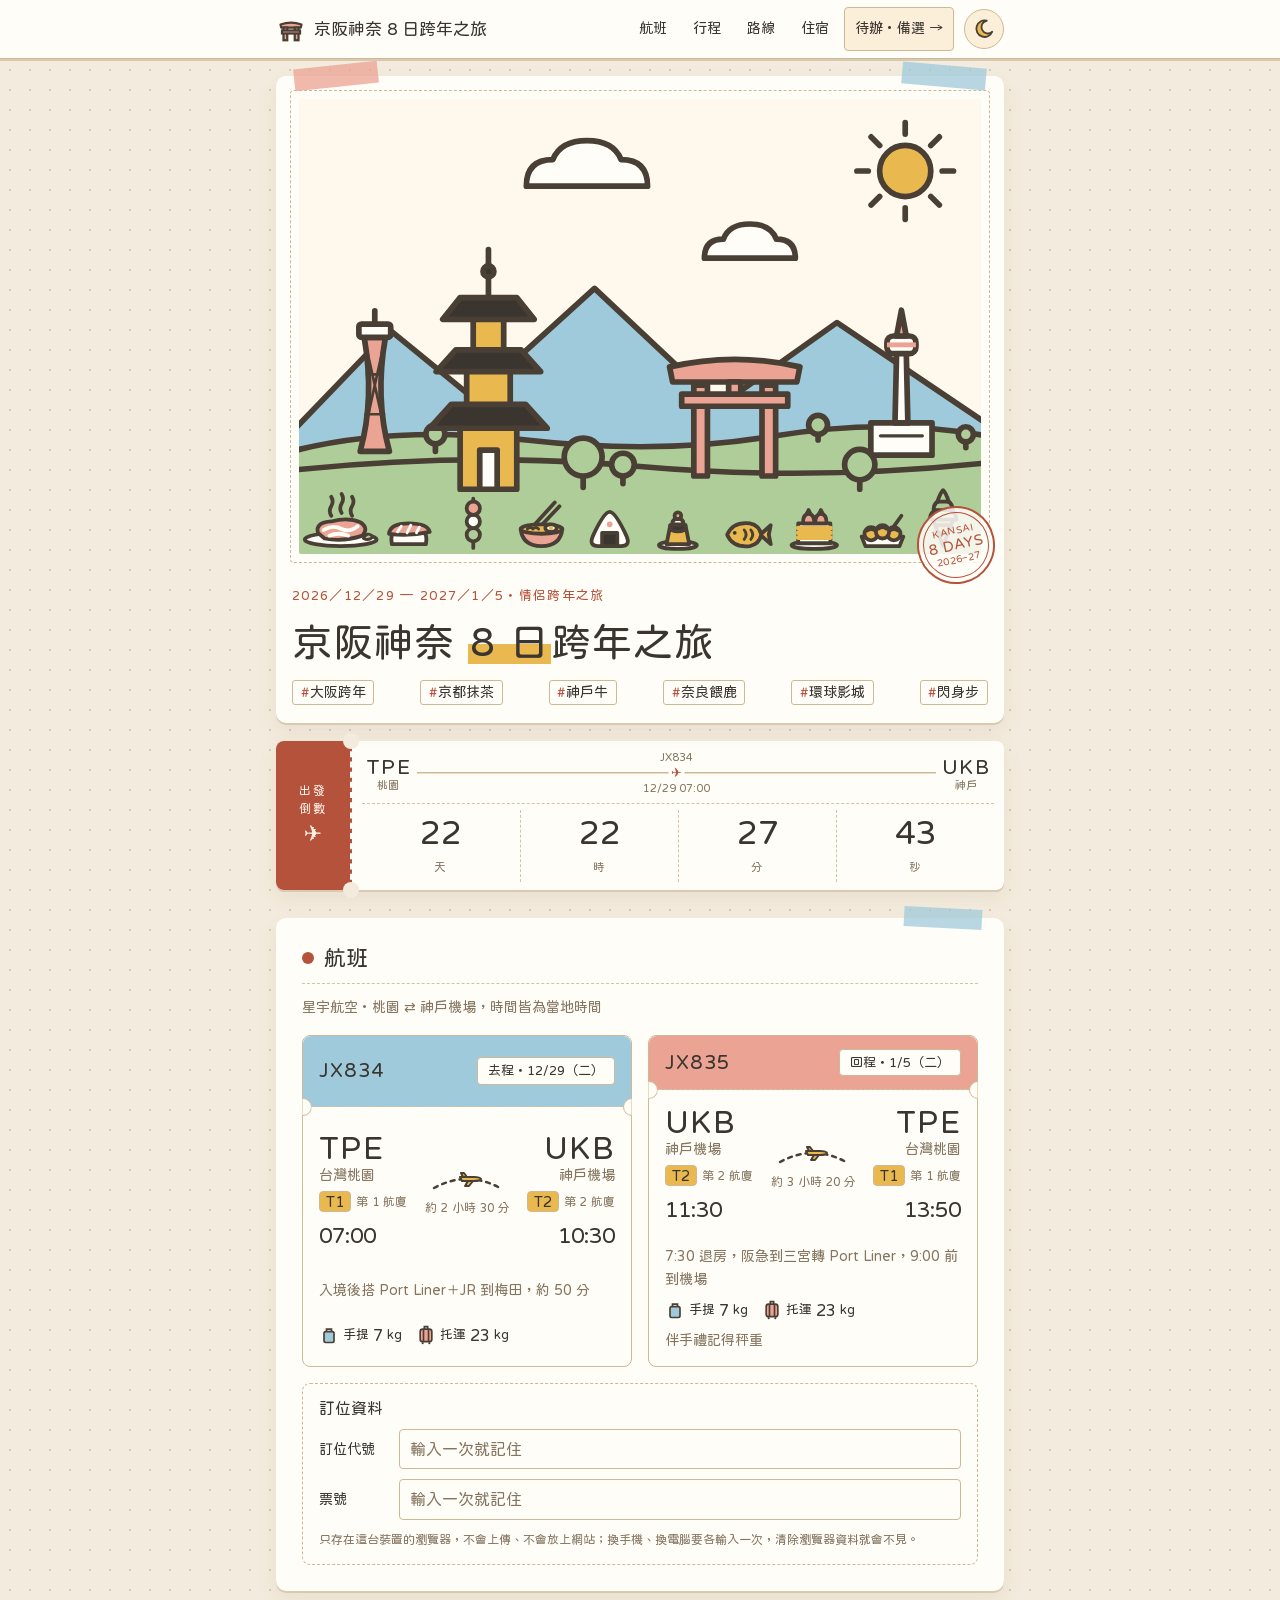
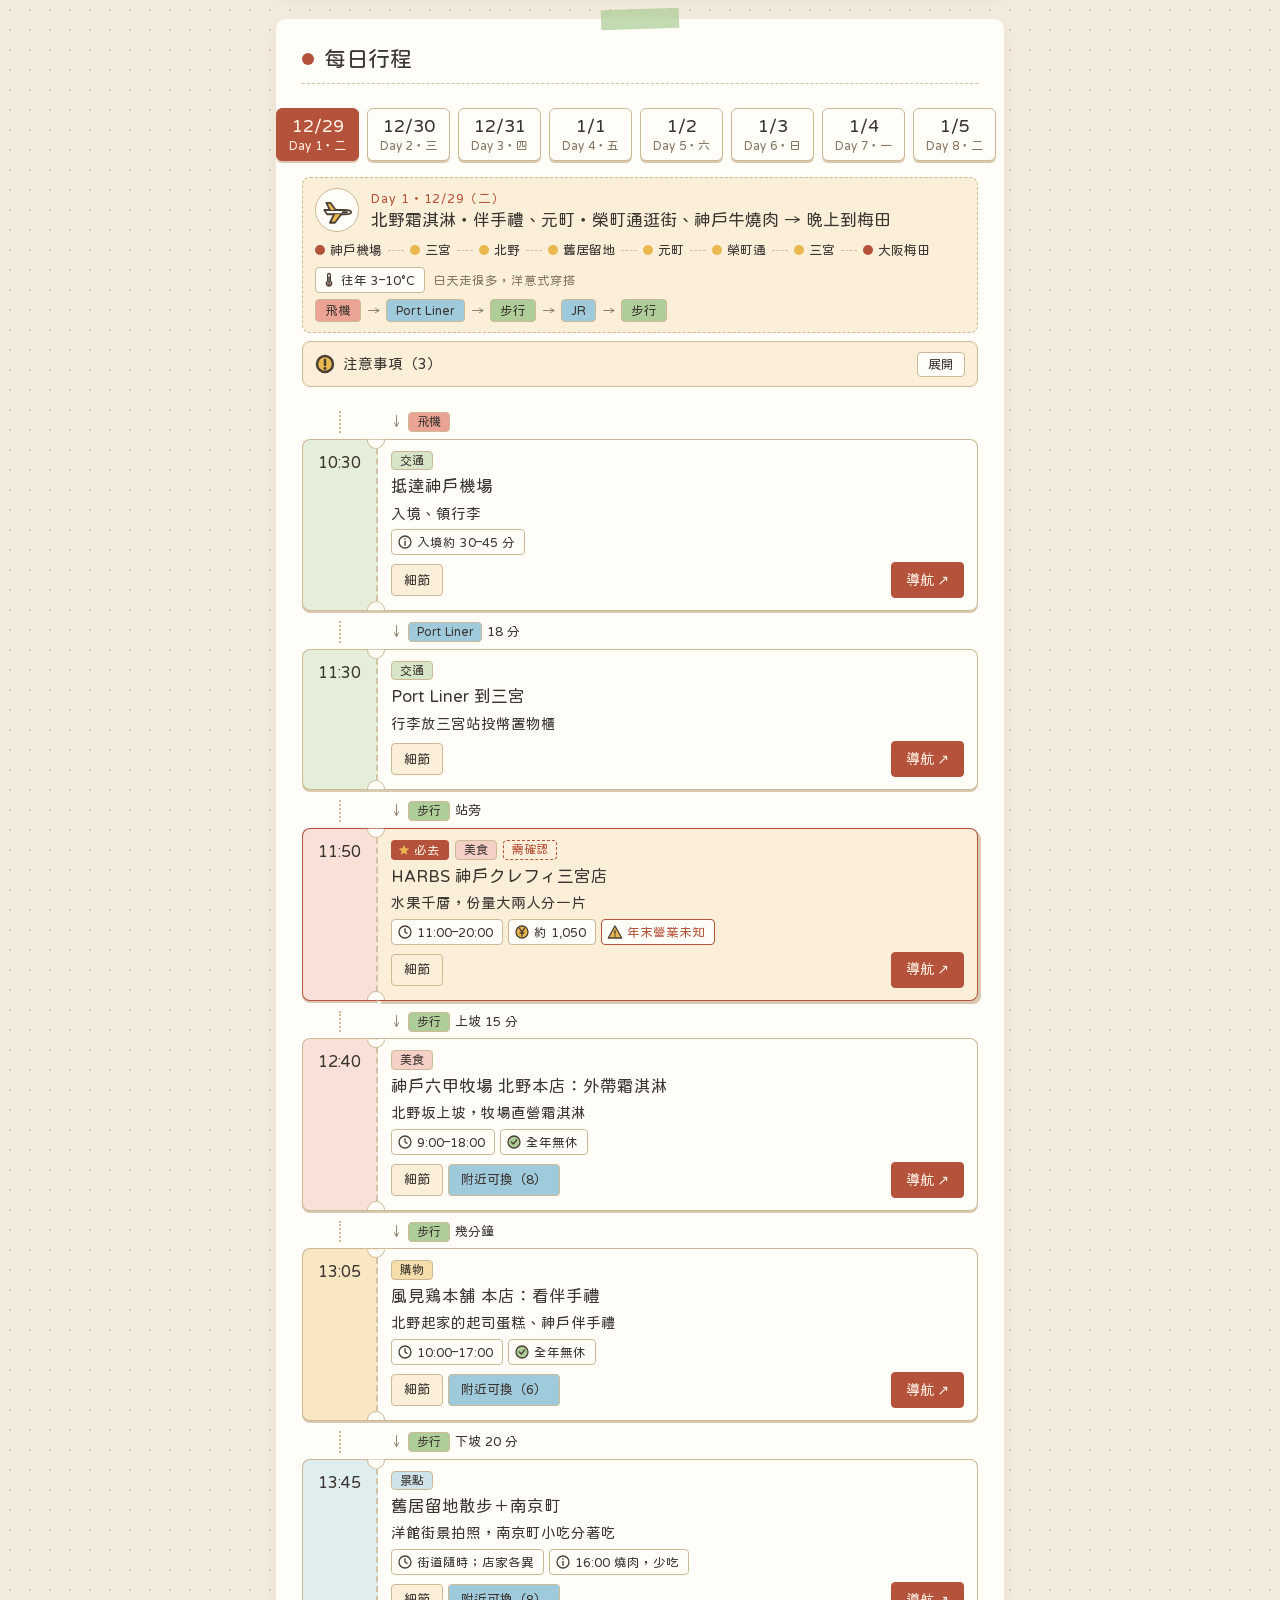
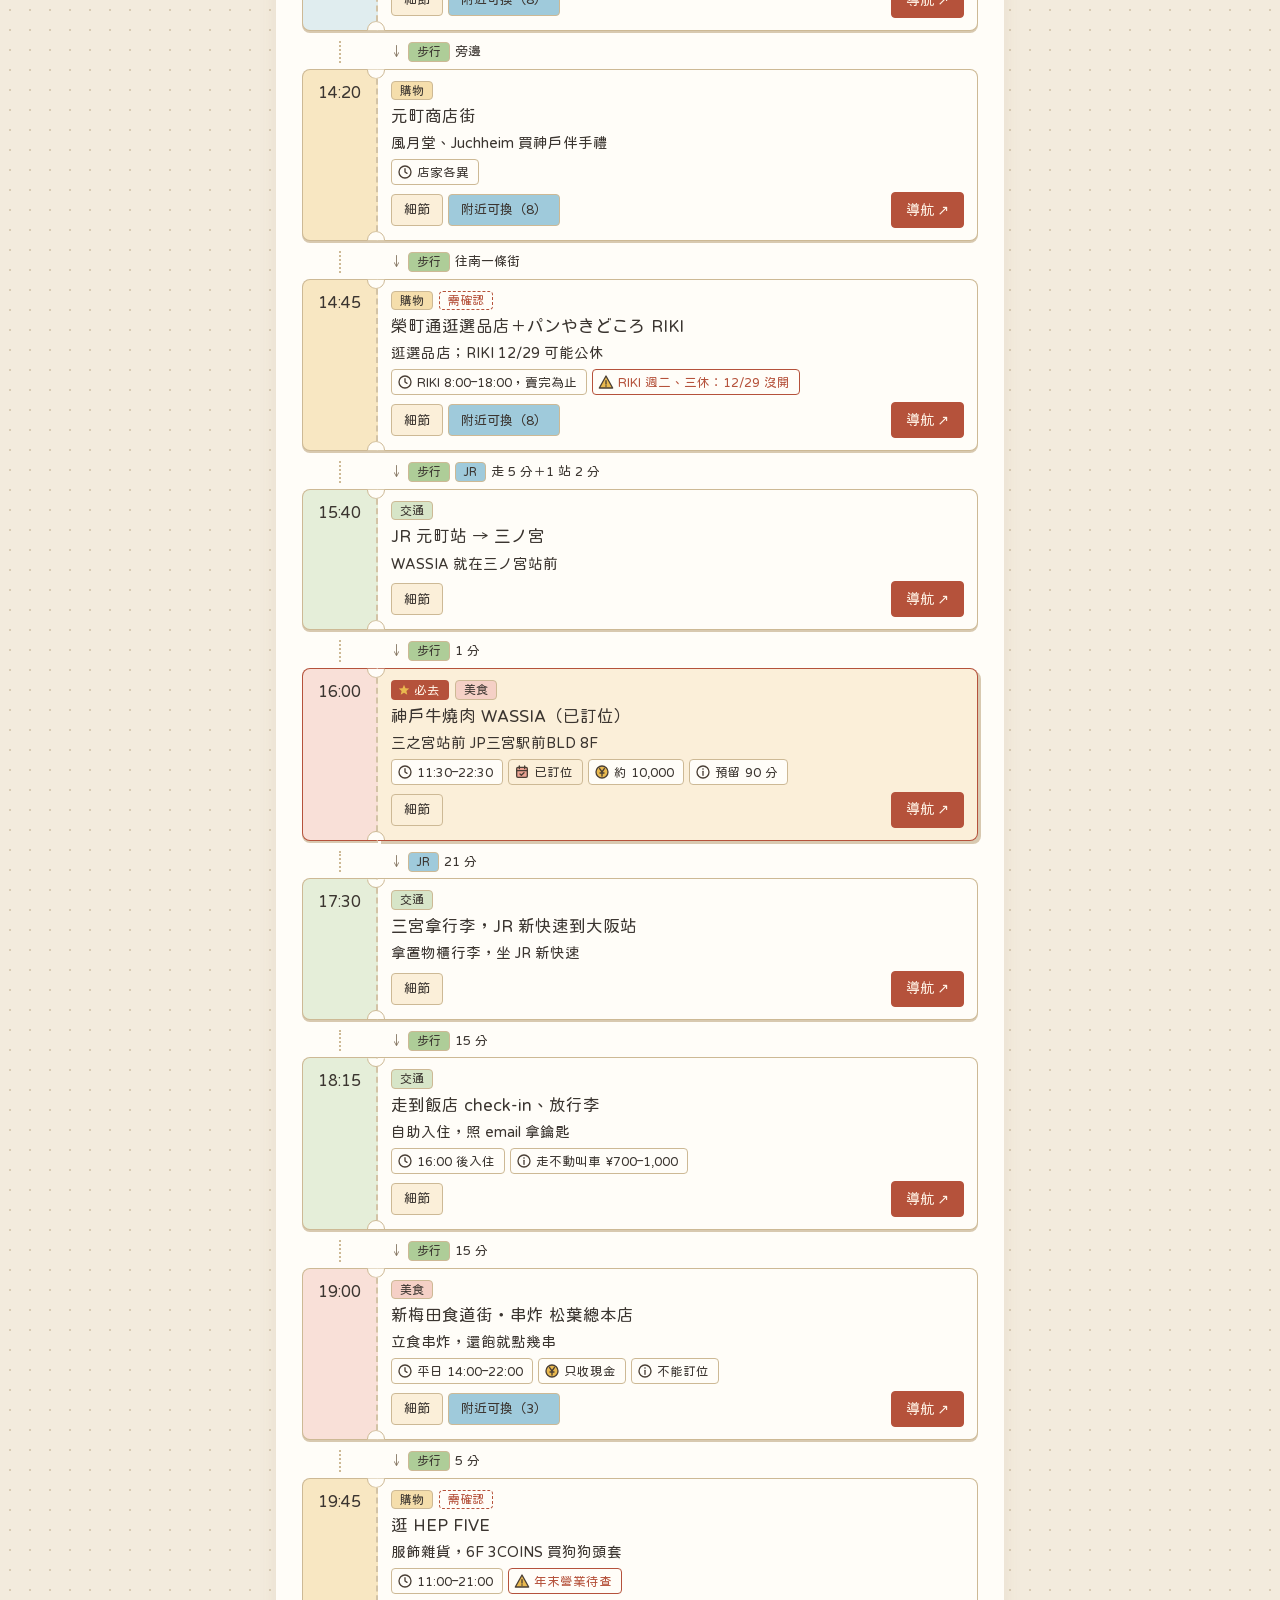
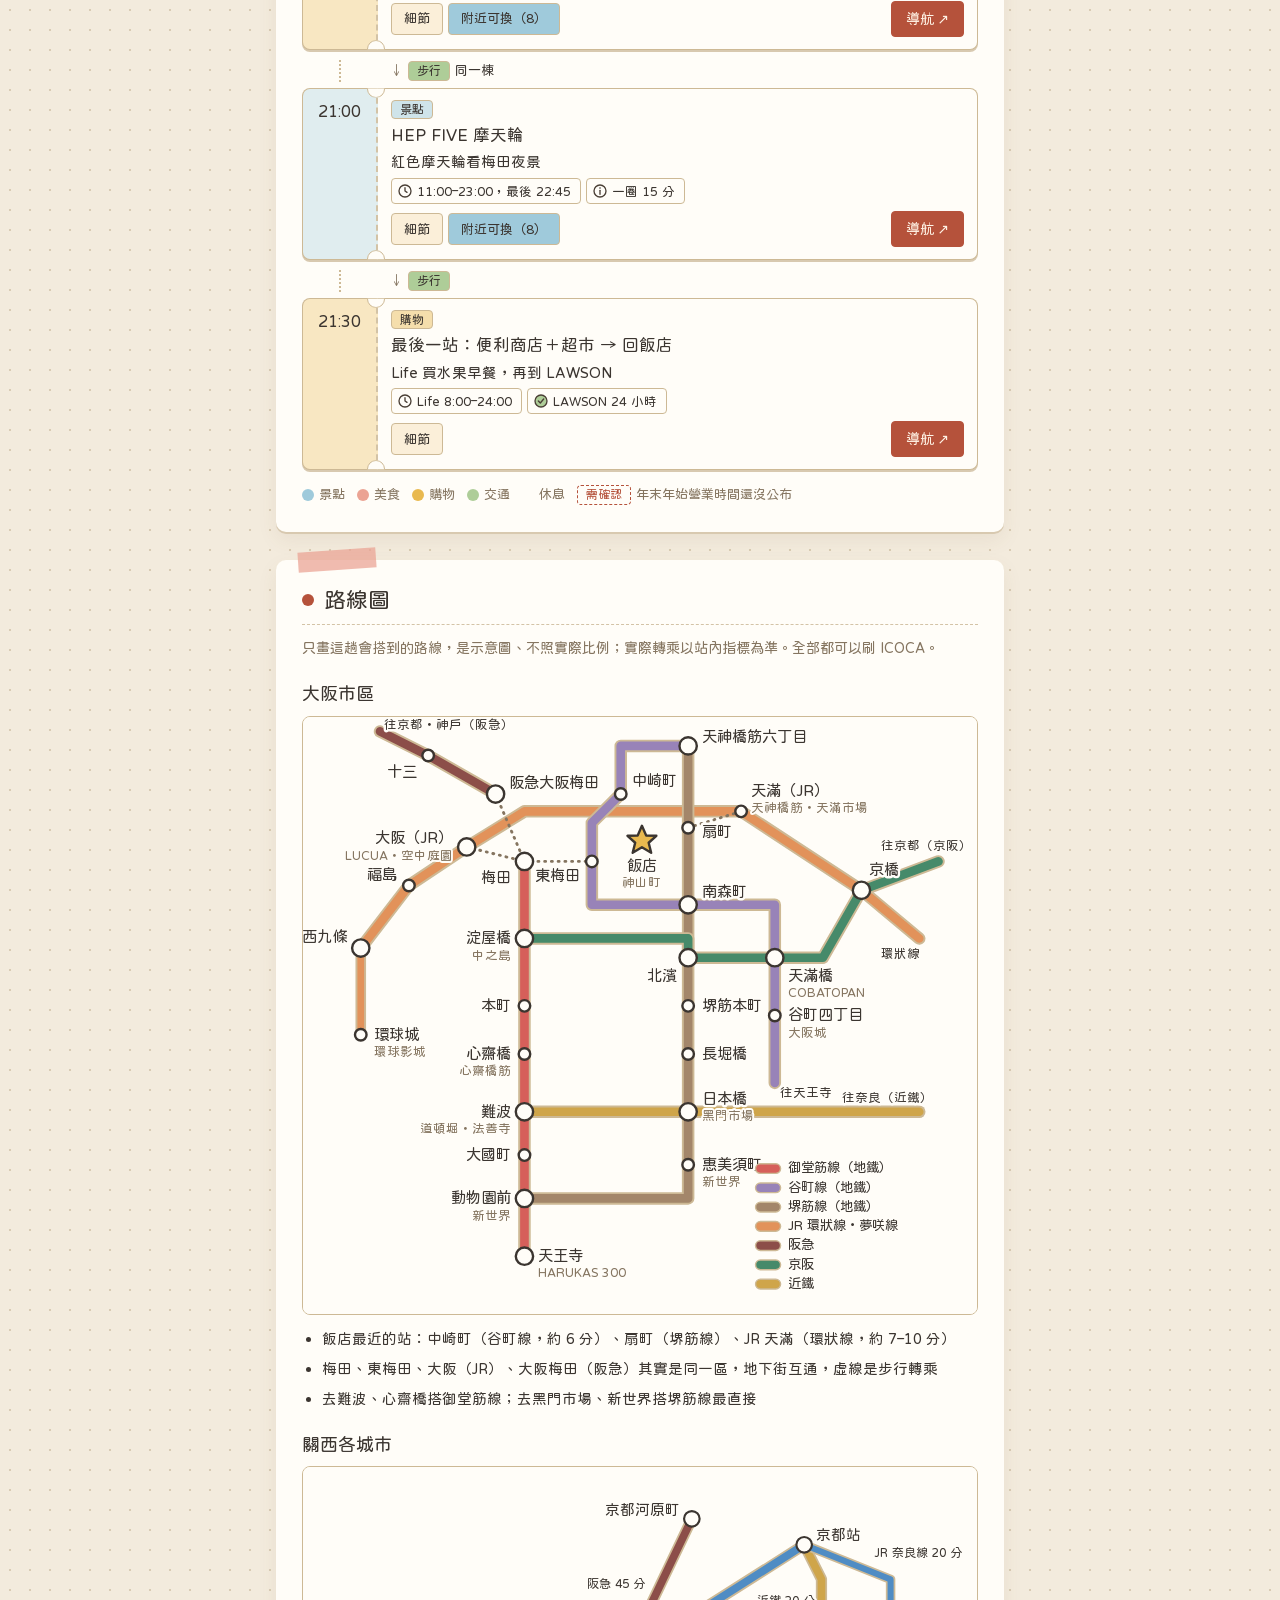
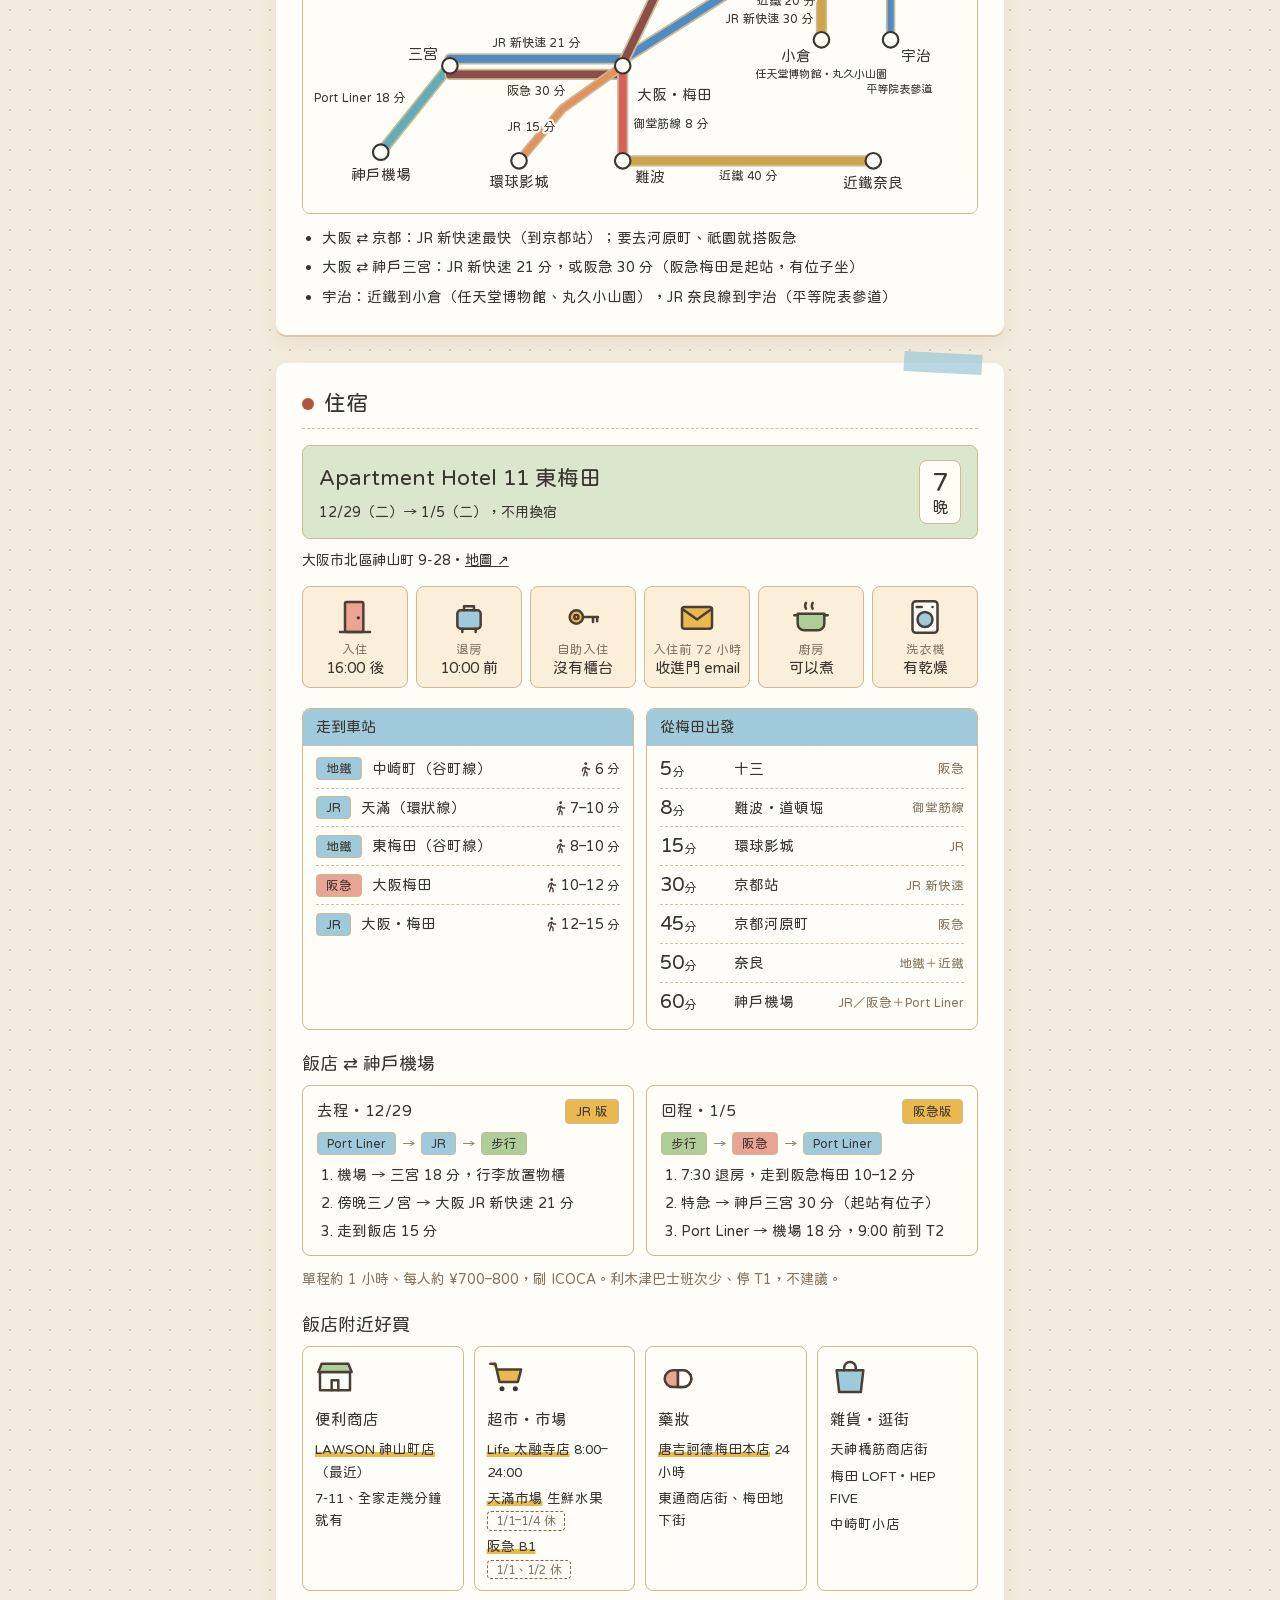
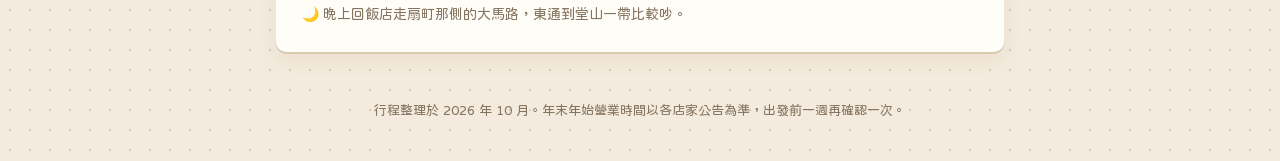
==== commit 84b1ee42: "深夜主圖改成手帳風：靛紫漸層夜空、四角閃光星星、暖色煙火和燈光 Co-Authored-By: Claude Opus 5.5 <noreply@anthropic.com>" ====
--- a/index.html
+++ b/index.html
@@ -188,7 +188,7 @@
         </g></g>
       </g>
     </svg>
-    <svg class="hero-art night" viewBox="0 0 360 240" role="img" aria-label="深夜插圖：跨年煙火、通天閣、大阪城和三顆章魚燒"><g style="stroke:var(--art)" stroke-width="3" stroke-linejoin="round" stroke-linecap="round" fill="none"><!-- 星星 --><circle class="twinkle" cx="30" cy="30" r="2.2" style="fill:#E9DFC8" stroke-width="0"/><circle class="twinkle t2" cx="64" cy="18" r="1.6" style="fill:#E9DFC8" stroke-width="0"/><circle class="twinkle" cx="150" cy="24" r="1.6" style="fill:#E9DFC8" stroke-width="0"/><circle class="twinkle t2" cx="240" cy="16" r="2.2" style="fill:#E9DFC8" stroke-width="0"/><circle class="twinkle" cx="330" cy="26" r="1.6" style="fill:#E9DFC8" stroke-width="0"/><circle class="twinkle t2" cx="118" cy="70" r="1.6" style="fill:#E9DFC8" stroke-width="0"/><circle class="twinkle" cx="176" cy="92" r="2.2" style="fill:#E9DFC8" stroke-width="0"/><circle class="twinkle t2" cx="26" cy="96" r="1.6" style="fill:#E9DFC8" stroke-width="0"/><circle class="twinkle" cx="312" cy="110" r="1.6" style="fill:#E9DFC8" stroke-width="0"/><circle class="twinkle t2" cx="262" cy="62" r="2.2" style="fill:#E9DFC8" stroke-width="0"/><!-- 月亮 --><path d="M318 30 A18 18 0 1 0 334 62 A14 14 0 1 1 318 30 Z" style="fill:#CDBF9C"/><!-- 煙火 --><g class="fw fw-1" style="stroke:#C7907F" stroke-width="2.5" stroke-linecap="round"><line x1="102.5" y1="62.0" x2="122.0" y2="62.0"/><circle cx="127.0" cy="62.0" r="1.6" style="fill:#C7907F" stroke-width="0"/><line x1="101.1" y1="67.2" x2="118.0" y2="77.0"/><circle cx="122.3" cy="79.5" r="1.6" style="fill:#C7907F" stroke-width="0"/><line x1="97.2" y1="71.1" x2="107.0" y2="88.0"/><circle cx="109.5" cy="92.3" r="1.6" style="fill:#C7907F" stroke-width="0"/><line x1="92.0" y1="72.5" x2="92.0" y2="92.0"/><circle cx="92.0" cy="97.0" r="1.6" style="fill:#C7907F" stroke-width="0"/><line x1="86.8" y1="71.1" x2="77.0" y2="88.0"/><circle cx="74.5" cy="92.3" r="1.6" style="fill:#C7907F" stroke-width="0"/><line x1="82.9" y1="67.2" x2="66.0" y2="77.0"/><circle cx="61.7" cy="79.5" r="1.6" style="fill:#C7907F" stroke-width="0"/><line x1="81.5" y1="62.0" x2="62.0" y2="62.0"/><circle cx="57.0" cy="62.0" r="1.6" style="fill:#C7907F" stroke-width="0"/><line x1="82.9" y1="56.8" x2="66.0" y2="47.0"/><circle cx="61.7" cy="44.5" r="1.6" style="fill:#C7907F" stroke-width="0"/><line x1="86.8" y1="52.9" x2="77.0" y2="36.0"/><circle cx="74.5" cy="31.7" r="1.6" style="fill:#C7907F" stroke-width="0"/><line x1="92.0" y1="51.5" x2="92.0" y2="32.0"/><circle cx="92.0" cy="27.0" r="1.6" style="fill:#C7907F" stroke-width="0"/><line x1="97.2" y1="52.9" x2="107.0" y2="36.0"/><circle cx="109.5" cy="31.7" r="1.6" style="fill:#C7907F" stroke-width="0"/><line x1="101.1" y1="56.7" x2="118.0" y2="47.0"/><circle cx="122.3" cy="44.5" r="1.6" style="fill:#C7907F" stroke-width="0"/><circle cx="92" cy="62" r="3" style="fill:#C7907F" stroke-width="0"/></g><g class="fw fw-2" style="stroke:#C8B27A" stroke-width="2.5" stroke-linecap="round"><line x1="212.4" y1="44.0" x2="228.0" y2="44.0"/><circle cx="233.0" cy="44.0" r="1.6" style="fill:#C8B27A" stroke-width="0"/><line x1="211.3" y1="48.2" x2="224.8" y2="56.0"/><circle cx="229.1" cy="58.5" r="1.6" style="fill:#C8B27A" stroke-width="0"/><line x1="208.2" y1="51.3" x2="216.0" y2="64.8"/><circle cx="218.5" cy="69.1" r="1.6" style="fill:#C8B27A" stroke-width="0"/><line x1="204.0" y1="52.4" x2="204.0" y2="68.0"/><circle cx="204.0" cy="73.0" r="1.6" style="fill:#C8B27A" stroke-width="0"/><line x1="199.8" y1="51.3" x2="192.0" y2="64.8"/><circle cx="189.5" cy="69.1" r="1.6" style="fill:#C8B27A" stroke-width="0"/><line x1="196.7" y1="48.2" x2="183.2" y2="56.0"/><circle cx="178.9" cy="58.5" r="1.6" style="fill:#C8B27A" stroke-width="0"/><line x1="195.6" y1="44.0" x2="180.0" y2="44.0"/><circle cx="175.0" cy="44.0" r="1.6" style="fill:#C8B27A" stroke-width="0"/><line x1="196.7" y1="39.8" x2="183.2" y2="32.0"/><circle cx="178.9" cy="29.5" r="1.6" style="fill:#C8B27A" stroke-width="0"/><line x1="199.8" y1="36.7" x2="192.0" y2="23.2"/><circle cx="189.5" cy="18.9" r="1.6" style="fill:#C8B27A" stroke-width="0"/><line x1="204.0" y1="35.6" x2="204.0" y2="20.0"/><circle cx="204.0" cy="15.0" r="1.6" style="fill:#C8B27A" stroke-width="0"/><line x1="208.2" y1="36.7" x2="216.0" y2="23.2"/><circle cx="218.5" cy="18.9" r="1.6" style="fill:#C8B27A" stroke-width="0"/><line x1="211.3" y1="39.8" x2="224.8" y2="32.0"/><circle cx="229.1" cy="29.5" r="1.6" style="fill:#C8B27A" stroke-width="0"/><circle cx="204" cy="44" r="3" style="fill:#C8B27A" stroke-width="0"/></g><g class="fw fw-3" style="stroke:#8FA7B5" stroke-width="2.5" stroke-linecap="round"><line x1="275.0" y1="98.0" x2="288.0" y2="98.0"/><circle cx="293.0" cy="98.0" r="1.6" style="fill:#8FA7B5" stroke-width="0"/><line x1="274.1" y1="101.5" x2="285.3" y2="108.0"/><circle cx="289.7" cy="110.5" r="1.6" style="fill:#8FA7B5" stroke-width="0"/><line x1="271.5" y1="104.1" x2="278.0" y2="115.3"/><circle cx="280.5" cy="119.7" r="1.6" style="fill:#8FA7B5" stroke-width="0"/><line x1="268.0" y1="105.0" x2="268.0" y2="118.0"/><circle cx="268.0" cy="123.0" r="1.6" style="fill:#8FA7B5" stroke-width="0"/><line x1="264.5" y1="104.1" x2="258.0" y2="115.3"/><circle cx="255.5" cy="119.7" r="1.6" style="fill:#8FA7B5" stroke-width="0"/><line x1="261.9" y1="101.5" x2="250.7" y2="108.0"/><circle cx="246.3" cy="110.5" r="1.6" style="fill:#8FA7B5" stroke-width="0"/><line x1="261.0" y1="98.0" x2="248.0" y2="98.0"/><circle cx="243.0" cy="98.0" r="1.6" style="fill:#8FA7B5" stroke-width="0"/><line x1="261.9" y1="94.5" x2="250.7" y2="88.0"/><circle cx="246.3" cy="85.5" r="1.6" style="fill:#8FA7B5" stroke-width="0"/><line x1="264.5" y1="91.9" x2="258.0" y2="80.7"/><circle cx="255.5" cy="76.3" r="1.6" style="fill:#8FA7B5" stroke-width="0"/><line x1="268.0" y1="91.0" x2="268.0" y2="78.0"/><circle cx="268.0" cy="73.0" r="1.6" style="fill:#8FA7B5" stroke-width="0"/><line x1="271.5" y1="91.9" x2="278.0" y2="80.7"/><circle cx="280.5" cy="76.3" r="1.6" style="fill:#8FA7B5" stroke-width="0"/><line x1="274.1" y1="94.5" x2="285.3" y2="88.0"/><circle cx="289.7" cy="85.5" r="1.6" style="fill:#8FA7B5" stroke-width="0"/><circle cx="268" cy="98" r="3" style="fill:#8FA7B5" stroke-width="0"/></g><!-- 遠方街景 --><path d="M-4 170 L-4 150 L22 150 L22 138 L40 138 L40 156 L58 156 L58 144 L72 144 L72 170 Z" style="fill:#2B323B"/><path d="M250 170 L250 146 L268 146 L268 134 L286 134 L286 152 L300 152 L300 140 L318 140 L318 158 L364 158 L364 170 Z" style="fill:#2B323B"/><rect x="24" y="152" width="5" height="5" style="fill:#C8B27A" stroke-width="0"/><rect x="62" y="150" width="5" height="5" style="fill:#C8B27A" stroke-width="0"/><rect x="272" y="140" width="5" height="5" style="fill:#C8B27A" stroke-width="0"/><rect x="306" y="146" width="5" height="5" style="fill:#C8B27A" stroke-width="0"/><!-- 通天閣 --><path d="M118 170 L130 112 L142 112 L154 170" style="fill:#2B323B"/><rect x="124" y="98" width="24" height="14" rx="2" style="fill:#3A4450"/><line x1="136" y1="98" x2="136" y2="82"/><rect x="128" y="102" width="16" height="5" style="fill:#C8B27A" stroke-width="0"/><path d="M124 140 L148 140" /><!-- 大阪城 --><path d="M176 170 L176 146 L226 146 L226 170 Z" style="fill:#2B323B"/><path d="M170 148 L232 148 L222 138 L180 138 Z" style="fill:#4A5D6A"/><rect x="184" y="124" width="34" height="14" style="fill:#2B323B"/><path d="M178 126 L224 126 L214 116 L188 116 Z" style="fill:#4A5D6A"/><rect x="192" y="104" width="18" height="12" style="fill:#2B323B"/><path d="M186 106 L216 106 L208 96 L194 96 Z" style="fill:#4A5D6A"/><path d="M196 96 L198 90 M206 96 L204 90" /><rect x="196" y="152" width="10" height="18" style="fill:#C8B27A" stroke-width="2"/><!-- 河岸 --><path d="M-4 168 Q90 162 180 168 Q270 174 364 166 L364 244 L-4 244 Z" style="fill:#262C34"/><path d="M30 184 L70 184 M110 192 L160 192 M250 186 L300 186" style="stroke:#4A5D6A" stroke-width="2.5"/><!-- 章魚燒舟 --><path d="M132 206 L228 206 L218 226 L142 226 Z" style="fill:#7A6448"/><path d="M150 216 L210 216" style="stroke:#5A4A36" stroke-width="2"/><g class="tako k1"><circle cx="156" cy="196" r="13" style="fill:#B08A5C"/><path d="M144 192 Q150 182 156 184 Q163 182 168 191 Q161 188 156 190 Q150 187 144 192 Z" style="fill:#5A3B2E" stroke-width="1.5"/><path d="M147 189 L151 186 L155 189 L159 186 L163 189" fill="none" style="stroke:#EFE6D2" stroke-width="1.8"/><circle cx="151" cy="198" r="1.6" style="fill:var(--art)" stroke-width="0"/><circle cx="161" cy="198" r="1.6" style="fill:var(--art)" stroke-width="0"/><path d="M153.5 202 Q156 204.5 158.5 202" fill="none" stroke-width="1.6"/><ellipse cx="147.5" cy="201.5" rx="2.6" ry="1.6" style="fill:#B9796C" stroke-width="0"/><ellipse cx="164.5" cy="201.5" rx="2.6" ry="1.6" style="fill:#B9796C" stroke-width="0"/><path d="M152 184 L154 182 M159 185 L161 183" style="stroke:#7FA06A" stroke-width="2"/></g><g class="tako k2"><circle cx="180" cy="196" r="13" style="fill:#B08A5C"/><path d="M168 192 Q174 182 180 184 Q187 182 192 191 Q185 188 180 190 Q174 187 168 192 Z" style="fill:#5A3B2E" stroke-width="1.5"/><path d="M171 189 L175 186 L179 189 L183 186 L187 189" fill="none" style="stroke:#EFE6D2" stroke-width="1.8"/><circle cx="175" cy="198" r="1.6" style="fill:var(--art)" stroke-width="0"/><circle cx="185" cy="198" r="1.6" style="fill:var(--art)" stroke-width="0"/><path d="M177.5 202 Q180 204.5 182.5 202" fill="none" stroke-width="1.6"/><ellipse cx="171.5" cy="201.5" rx="2.6" ry="1.6" style="fill:#B9796C" stroke-width="0"/><ellipse cx="188.5" cy="201.5" rx="2.6" ry="1.6" style="fill:#B9796C" stroke-width="0"/><path d="M176 184 L178 182 M183 185 L185 183" style="stroke:#7FA06A" stroke-width="2"/></g><g class="tako k3"><circle cx="204" cy="196" r="13" style="fill:#B08A5C"/><path d="M192 192 Q198 182 204 184 Q211 182 216 191 Q209 188 204 190 Q198 187 192 192 Z" style="fill:#5A3B2E" stroke-width="1.5"/><path d="M195 189 L199 186 L203 189 L207 186 L211 189" fill="none" style="stroke:#EFE6D2" stroke-width="1.8"/><circle cx="199" cy="198" r="1.6" style="fill:var(--art)" stroke-width="0"/><circle cx="209" cy="198" r="1.6" style="fill:var(--art)" stroke-width="0"/><path d="M201.5 202 Q204 204.5 206.5 202" fill="none" stroke-width="1.6"/><ellipse cx="195.5" cy="201.5" rx="2.6" ry="1.6" style="fill:#B9796C" stroke-width="0"/><ellipse cx="212.5" cy="201.5" rx="2.6" ry="1.6" style="fill:#B9796C" stroke-width="0"/><path d="M200 184 L202 182 M207 185 L209 183" style="stroke:#7FA06A" stroke-width="2"/></g><!-- 牙籤 --><path d="M214 196 L236 168" style="stroke:#CDBF9C" stroke-width="2.5"/></g></svg>
+    <svg class="hero-art night" viewBox="0 0 360 240" role="img" aria-label="深夜插圖：跨年煙火、通天閣、大阪城和三顆章魚燒"><defs><linearGradient id="nsky" x1="0" y1="0" x2="0" y2="1"><stop offset="0" stop-color="#232541"/><stop offset=".72" stop-color="#3B2F48"/><stop offset="1" stop-color="#4A3446"/></linearGradient></defs><rect width="360" height="240" fill="url(#nsky)"/><g style="stroke:var(--art)" stroke-width="3" stroke-linejoin="round" stroke-linecap="round" fill="none"><!-- 星星 --><path class="twinkle" d="M30.0 24.3 Q31.2 28.8 35.7 30.0 Q31.2 31.2 30.0 35.7 Q28.8 31.2 24.3 30.0 Q28.8 28.8 30.0 24.3 Z" style="fill:#FFE9B8" stroke-width="0"/><path class="twinkle t2" d="M64.0 13.8 Q64.9 17.1 68.2 18.0 Q64.9 18.9 64.0 22.2 Q63.1 18.9 59.8 18.0 Q63.1 17.1 64.0 13.8 Z" style="fill:#FFE9B8" stroke-width="0"/><path class="twinkle" d="M150.0 19.8 Q150.9 23.1 154.2 24.0 Q150.9 24.9 150.0 28.2 Q149.1 24.9 145.8 24.0 Q149.1 23.1 150.0 19.8 Z" style="fill:#FFE9B8" stroke-width="0"/><path class="twinkle t2" d="M240.0 10.3 Q241.2 14.8 245.7 16.0 Q241.2 17.2 240.0 21.7 Q238.8 17.2 234.3 16.0 Q238.8 14.8 240.0 10.3 Z" style="fill:#FFE9B8" stroke-width="0"/><path class="twinkle" d="M330.0 21.8 Q330.9 25.1 334.2 26.0 Q330.9 26.9 330.0 30.2 Q329.1 26.9 325.8 26.0 Q329.1 25.1 330.0 21.8 Z" style="fill:#FFE9B8" stroke-width="0"/><path class="twinkle t2" d="M118.0 65.8 Q118.9 69.1 122.2 70.0 Q118.9 70.9 118.0 74.2 Q117.1 70.9 113.8 70.0 Q117.1 69.1 118.0 65.8 Z" style="fill:#FFE9B8" stroke-width="0"/><path class="twinkle" d="M176.0 86.3 Q177.2 90.8 181.7 92.0 Q177.2 93.2 176.0 97.7 Q174.8 93.2 170.3 92.0 Q174.8 90.8 176.0 86.3 Z" style="fill:#FFE9B8" stroke-width="0"/><path class="twinkle t2" d="M26.0 91.8 Q26.9 95.1 30.2 96.0 Q26.9 96.9 26.0 100.2 Q25.1 96.9 21.8 96.0 Q25.1 95.1 26.0 91.8 Z" style="fill:#FFE9B8" stroke-width="0"/><path class="twinkle" d="M312.0 105.8 Q312.9 109.1 316.2 110.0 Q312.9 110.9 312.0 114.2 Q311.1 110.9 307.8 110.0 Q311.1 109.1 312.0 105.8 Z" style="fill:#FFE9B8" stroke-width="0"/><path class="twinkle t2" d="M262.0 56.3 Q263.2 60.8 267.7 62.0 Q263.2 63.2 262.0 67.7 Q260.8 63.2 256.3 62.0 Q260.8 60.8 262.0 56.3 Z" style="fill:#FFE9B8" stroke-width="0"/><!-- 月亮 --><path d="M318 30 A18 18 0 1 0 334 62 A14 14 0 1 1 318 30 Z" style="fill:#F3D58A" stroke-width="1.5"/><!-- 煙火 --><g class="fw fw-1" style="stroke:#EE9583" stroke-width="2.5" stroke-linecap="round"><line x1="102.5" y1="62.0" x2="122.0" y2="62.0"/><circle cx="127.0" cy="62.0" r="1.6" style="fill:#EE9583" stroke-width="0"/><line x1="101.1" y1="67.2" x2="118.0" y2="77.0"/><circle cx="122.3" cy="79.5" r="1.6" style="fill:#EE9583" stroke-width="0"/><line x1="97.2" y1="71.1" x2="107.0" y2="88.0"/><circle cx="109.5" cy="92.3" r="1.6" style="fill:#EE9583" stroke-width="0"/><line x1="92.0" y1="72.5" x2="92.0" y2="92.0"/><circle cx="92.0" cy="97.0" r="1.6" style="fill:#EE9583" stroke-width="0"/><line x1="86.8" y1="71.1" x2="77.0" y2="88.0"/><circle cx="74.5" cy="92.3" r="1.6" style="fill:#EE9583" stroke-width="0"/><line x1="82.9" y1="67.2" x2="66.0" y2="77.0"/><circle cx="61.7" cy="79.5" r="1.6" style="fill:#EE9583" stroke-width="0"/><line x1="81.5" y1="62.0" x2="62.0" y2="62.0"/><circle cx="57.0" cy="62.0" r="1.6" style="fill:#EE9583" stroke-width="0"/><line x1="82.9" y1="56.8" x2="66.0" y2="47.0"/><circle cx="61.7" cy="44.5" r="1.6" style="fill:#EE9583" stroke-width="0"/><line x1="86.8" y1="52.9" x2="77.0" y2="36.0"/><circle cx="74.5" cy="31.7" r="1.6" style="fill:#EE9583" stroke-width="0"/><line x1="92.0" y1="51.5" x2="92.0" y2="32.0"/><circle cx="92.0" cy="27.0" r="1.6" style="fill:#EE9583" stroke-width="0"/><line x1="97.2" y1="52.9" x2="107.0" y2="36.0"/><circle cx="109.5" cy="31.7" r="1.6" style="fill:#EE9583" stroke-width="0"/><line x1="101.1" y1="56.7" x2="118.0" y2="47.0"/><circle cx="122.3" cy="44.5" r="1.6" style="fill:#EE9583" stroke-width="0"/><circle cx="92" cy="62" r="3" style="fill:#EE9583" stroke-width="0"/></g><g class="fw fw-2" style="stroke:#F0C36A" stroke-width="2.5" stroke-linecap="round"><line x1="212.4" y1="44.0" x2="228.0" y2="44.0"/><circle cx="233.0" cy="44.0" r="1.6" style="fill:#F0C36A" stroke-width="0"/><line x1="211.3" y1="48.2" x2="224.8" y2="56.0"/><circle cx="229.1" cy="58.5" r="1.6" style="fill:#F0C36A" stroke-width="0"/><line x1="208.2" y1="51.3" x2="216.0" y2="64.8"/><circle cx="218.5" cy="69.1" r="1.6" style="fill:#F0C36A" stroke-width="0"/><line x1="204.0" y1="52.4" x2="204.0" y2="68.0"/><circle cx="204.0" cy="73.0" r="1.6" style="fill:#F0C36A" stroke-width="0"/><line x1="199.8" y1="51.3" x2="192.0" y2="64.8"/><circle cx="189.5" cy="69.1" r="1.6" style="fill:#F0C36A" stroke-width="0"/><line x1="196.7" y1="48.2" x2="183.2" y2="56.0"/><circle cx="178.9" cy="58.5" r="1.6" style="fill:#F0C36A" stroke-width="0"/><line x1="195.6" y1="44.0" x2="180.0" y2="44.0"/><circle cx="175.0" cy="44.0" r="1.6" style="fill:#F0C36A" stroke-width="0"/><line x1="196.7" y1="39.8" x2="183.2" y2="32.0"/><circle cx="178.9" cy="29.5" r="1.6" style="fill:#F0C36A" stroke-width="0"/><line x1="199.8" y1="36.7" x2="192.0" y2="23.2"/><circle cx="189.5" cy="18.9" r="1.6" style="fill:#F0C36A" stroke-width="0"/><line x1="204.0" y1="35.6" x2="204.0" y2="20.0"/><circle cx="204.0" cy="15.0" r="1.6" style="fill:#F0C36A" stroke-width="0"/><line x1="208.2" y1="36.7" x2="216.0" y2="23.2"/><circle cx="218.5" cy="18.9" r="1.6" style="fill:#F0C36A" stroke-width="0"/><line x1="211.3" y1="39.8" x2="224.8" y2="32.0"/><circle cx="229.1" cy="29.5" r="1.6" style="fill:#F0C36A" stroke-width="0"/><circle cx="204" cy="44" r="3" style="fill:#F0C36A" stroke-width="0"/></g><g class="fw fw-3" style="stroke:#9ED0DE" stroke-width="2.5" stroke-linecap="round"><line x1="275.0" y1="98.0" x2="288.0" y2="98.0"/><circle cx="293.0" cy="98.0" r="1.6" style="fill:#9ED0DE" stroke-width="0"/><line x1="274.1" y1="101.5" x2="285.3" y2="108.0"/><circle cx="289.7" cy="110.5" r="1.6" style="fill:#9ED0DE" stroke-width="0"/><line x1="271.5" y1="104.1" x2="278.0" y2="115.3"/><circle cx="280.5" cy="119.7" r="1.6" style="fill:#9ED0DE" stroke-width="0"/><line x1="268.0" y1="105.0" x2="268.0" y2="118.0"/><circle cx="268.0" cy="123.0" r="1.6" style="fill:#9ED0DE" stroke-width="0"/><line x1="264.5" y1="104.1" x2="258.0" y2="115.3"/><circle cx="255.5" cy="119.7" r="1.6" style="fill:#9ED0DE" stroke-width="0"/><line x1="261.9" y1="101.5" x2="250.7" y2="108.0"/><circle cx="246.3" cy="110.5" r="1.6" style="fill:#9ED0DE" stroke-width="0"/><line x1="261.0" y1="98.0" x2="248.0" y2="98.0"/><circle cx="243.0" cy="98.0" r="1.6" style="fill:#9ED0DE" stroke-width="0"/><line x1="261.9" y1="94.5" x2="250.7" y2="88.0"/><circle cx="246.3" cy="85.5" r="1.6" style="fill:#9ED0DE" stroke-width="0"/><line x1="264.5" y1="91.9" x2="258.0" y2="80.7"/><circle cx="255.5" cy="76.3" r="1.6" style="fill:#9ED0DE" stroke-width="0"/><line x1="268.0" y1="91.0" x2="268.0" y2="78.0"/><circle cx="268.0" cy="73.0" r="1.6" style="fill:#9ED0DE" stroke-width="0"/><line x1="271.5" y1="91.9" x2="278.0" y2="80.7"/><circle cx="280.5" cy="76.3" r="1.6" style="fill:#9ED0DE" stroke-width="0"/><line x1="274.1" y1="94.5" x2="285.3" y2="88.0"/><circle cx="289.7" cy="85.5" r="1.6" style="fill:#9ED0DE" stroke-width="0"/><circle cx="268" cy="98" r="3" style="fill:#9ED0DE" stroke-width="0"/></g><!-- 遠方街景 --><path d="M-4 170 L-4 150 L22 150 L22 138 L40 138 L40 156 L58 156 L58 144 L72 144 L72 170 Z" style="fill:#2A2433"/><path d="M250 170 L250 146 L268 146 L268 134 L286 134 L286 152 L300 152 L300 140 L318 140 L318 158 L364 158 L364 170 Z" style="fill:#2A2433"/><rect x="24" y="152" width="5" height="5" style="fill:#F0C36A" stroke-width="0"/><rect x="62" y="150" width="5" height="5" style="fill:#F0C36A" stroke-width="0"/><rect x="272" y="140" width="5" height="5" style="fill:#F0C36A" stroke-width="0"/><rect x="306" y="146" width="5" height="5" style="fill:#F0C36A" stroke-width="0"/><!-- 通天閣 --><path d="M118 170 L130 112 L142 112 L154 170" style="fill:#2A2433"/><rect x="124" y="98" width="24" height="14" rx="2" style="fill:#3A3247"/><line x1="136" y1="98" x2="136" y2="82"/><rect x="128" y="102" width="16" height="5" style="fill:#F0C36A" stroke-width="0"/><path d="M124 140 L148 140" /><!-- 大阪城 --><path d="M176 170 L176 146 L226 146 L226 170 Z" style="fill:#2A2433"/><path d="M170 148 L232 148 L222 138 L180 138 Z" style="fill:#5B5070"/><rect x="184" y="124" width="34" height="14" style="fill:#2A2433"/><path d="M178 126 L224 126 L214 116 L188 116 Z" style="fill:#5B5070"/><rect x="192" y="104" width="18" height="12" style="fill:#2A2433"/><path d="M186 106 L216 106 L208 96 L194 96 Z" style="fill:#5B5070"/><path d="M196 96 L198 90 M206 96 L204 90" /><rect x="196" y="152" width="10" height="18" style="fill:#F0C36A" stroke-width="2"/><!-- 河岸 --><path d="M-4 168 Q90 162 180 168 Q270 174 364 166 L364 244 L-4 244 Z" style="fill:#2E3550"/><path d="M30 184 L70 184 M110 192 L160 192 M250 186 L300 186" style="stroke:#5B5070" stroke-width="2.5"/><!-- 章魚燒舟 --><path d="M132 206 L228 206 L218 226 L142 226 Z" style="fill:#7A6448"/><path d="M150 216 L210 216" style="stroke:#5A4A36" stroke-width="2"/><g class="tako k1"><circle cx="156" cy="196" r="13" style="fill:#B08A5C"/><path d="M144 192 Q150 182 156 184 Q163 182 168 191 Q161 188 156 190 Q150 187 144 192 Z" style="fill:#5A3B2E" stroke-width="1.5"/><path d="M147 189 L151 186 L155 189 L159 186 L163 189" fill="none" style="stroke:#EFE6D2" stroke-width="1.8"/><circle cx="151" cy="198" r="1.6" style="fill:var(--art)" stroke-width="0"/><circle cx="161" cy="198" r="1.6" style="fill:var(--art)" stroke-width="0"/><path d="M153.5 202 Q156 204.5 158.5 202" fill="none" stroke-width="1.6"/><ellipse cx="147.5" cy="201.5" rx="2.6" ry="1.6" style="fill:#B9796C" stroke-width="0"/><ellipse cx="164.5" cy="201.5" rx="2.6" ry="1.6" style="fill:#B9796C" stroke-width="0"/><path d="M152 184 L154 182 M159 185 L161 183" style="stroke:#7FA06A" stroke-width="2"/></g><g class="tako k2"><circle cx="180" cy="196" r="13" style="fill:#B08A5C"/><path d="M168 192 Q174 182 180 184 Q187 182 192 191 Q185 188 180 190 Q174 187 168 192 Z" style="fill:#5A3B2E" stroke-width="1.5"/><path d="M171 189 L175 186 L179 189 L183 186 L187 189" fill="none" style="stroke:#EFE6D2" stroke-width="1.8"/><circle cx="175" cy="198" r="1.6" style="fill:var(--art)" stroke-width="0"/><circle cx="185" cy="198" r="1.6" style="fill:var(--art)" stroke-width="0"/><path d="M177.5 202 Q180 204.5 182.5 202" fill="none" stroke-width="1.6"/><ellipse cx="171.5" cy="201.5" rx="2.6" ry="1.6" style="fill:#B9796C" stroke-width="0"/><ellipse cx="188.5" cy="201.5" rx="2.6" ry="1.6" style="fill:#B9796C" stroke-width="0"/><path d="M176 184 L178 182 M183 185 L185 183" style="stroke:#7FA06A" stroke-width="2"/></g><g class="tako k3"><circle cx="204" cy="196" r="13" style="fill:#B08A5C"/><path d="M192 192 Q198 182 204 184 Q211 182 216 191 Q209 188 204 190 Q198 187 192 192 Z" style="fill:#5A3B2E" stroke-width="1.5"/><path d="M195 189 L199 186 L203 189 L207 186 L211 189" fill="none" style="stroke:#EFE6D2" stroke-width="1.8"/><circle cx="199" cy="198" r="1.6" style="fill:var(--art)" stroke-width="0"/><circle cx="209" cy="198" r="1.6" style="fill:var(--art)" stroke-width="0"/><path d="M201.5 202 Q204 204.5 206.5 202" fill="none" stroke-width="1.6"/><ellipse cx="195.5" cy="201.5" rx="2.6" ry="1.6" style="fill:#B9796C" stroke-width="0"/><ellipse cx="212.5" cy="201.5" rx="2.6" ry="1.6" style="fill:#B9796C" stroke-width="0"/><path d="M200 184 L202 182 M207 185 L209 183" style="stroke:#7FA06A" stroke-width="2"/></g><!-- 牙籤 --><path d="M214 196 L236 168" style="stroke:#F3D58A" stroke-width="2.5"/></g></svg>
         <div class="stamp" aria-hidden="true"><div>KANSAI<b>8 DAYS</b>2026–27</div></div>
       </div>
       <div class="hero-body">
--- a/css/style.css
+++ b/css/style.css
@@ -138,7 +138,7 @@
 .fw{transform-box:fill-box;transform-origin:center;animation:burst 3.6s ease-out infinite}
 .fw-2{animation-delay:1.2s}
 .fw-3{animation-delay:2.4s}
-.twinkle{animation:twinkle 2.8s ease-in-out infinite}
+.twinkle{transform-box:fill-box;transform-origin:center;animation:twinkle 2.8s ease-in-out infinite}
 .twinkle.t2{animation-delay:1.4s}
 .tako{transform-box:fill-box;transform-origin:50% 100%;animation:hop 2.4s ease-in-out infinite}
 .tako.k2{animation-delay:.3s}
@@ -602,7 +602,7 @@
 .hero-art.paused *{animation-play-state:paused !important}
 
 @keyframes burst{0%{transform:scale(.2);opacity:0}15%{opacity:1}55%{transform:scale(1);opacity:.9}80%,100%{transform:scale(1.08);opacity:0}}
-@keyframes twinkle{0%,100%{opacity:.35}50%{opacity:1}}
+@keyframes twinkle{0%,100%{opacity:.35;transform:scale(.7)}50%{opacity:1;transform:scale(1.1)}}
 @keyframes hop{0%,70%,100%{transform:translateY(0)}80%{transform:translateY(-4px)}90%{transform:translateY(0)}}
 @keyframes drift{from{transform:translateX(-10px)}to{transform:translateX(14px)}}
 @keyframes bob{0%,100%{transform:translateY(0) rotate(-2deg)}50%{transform:translateY(-6px) rotate(2deg)}}
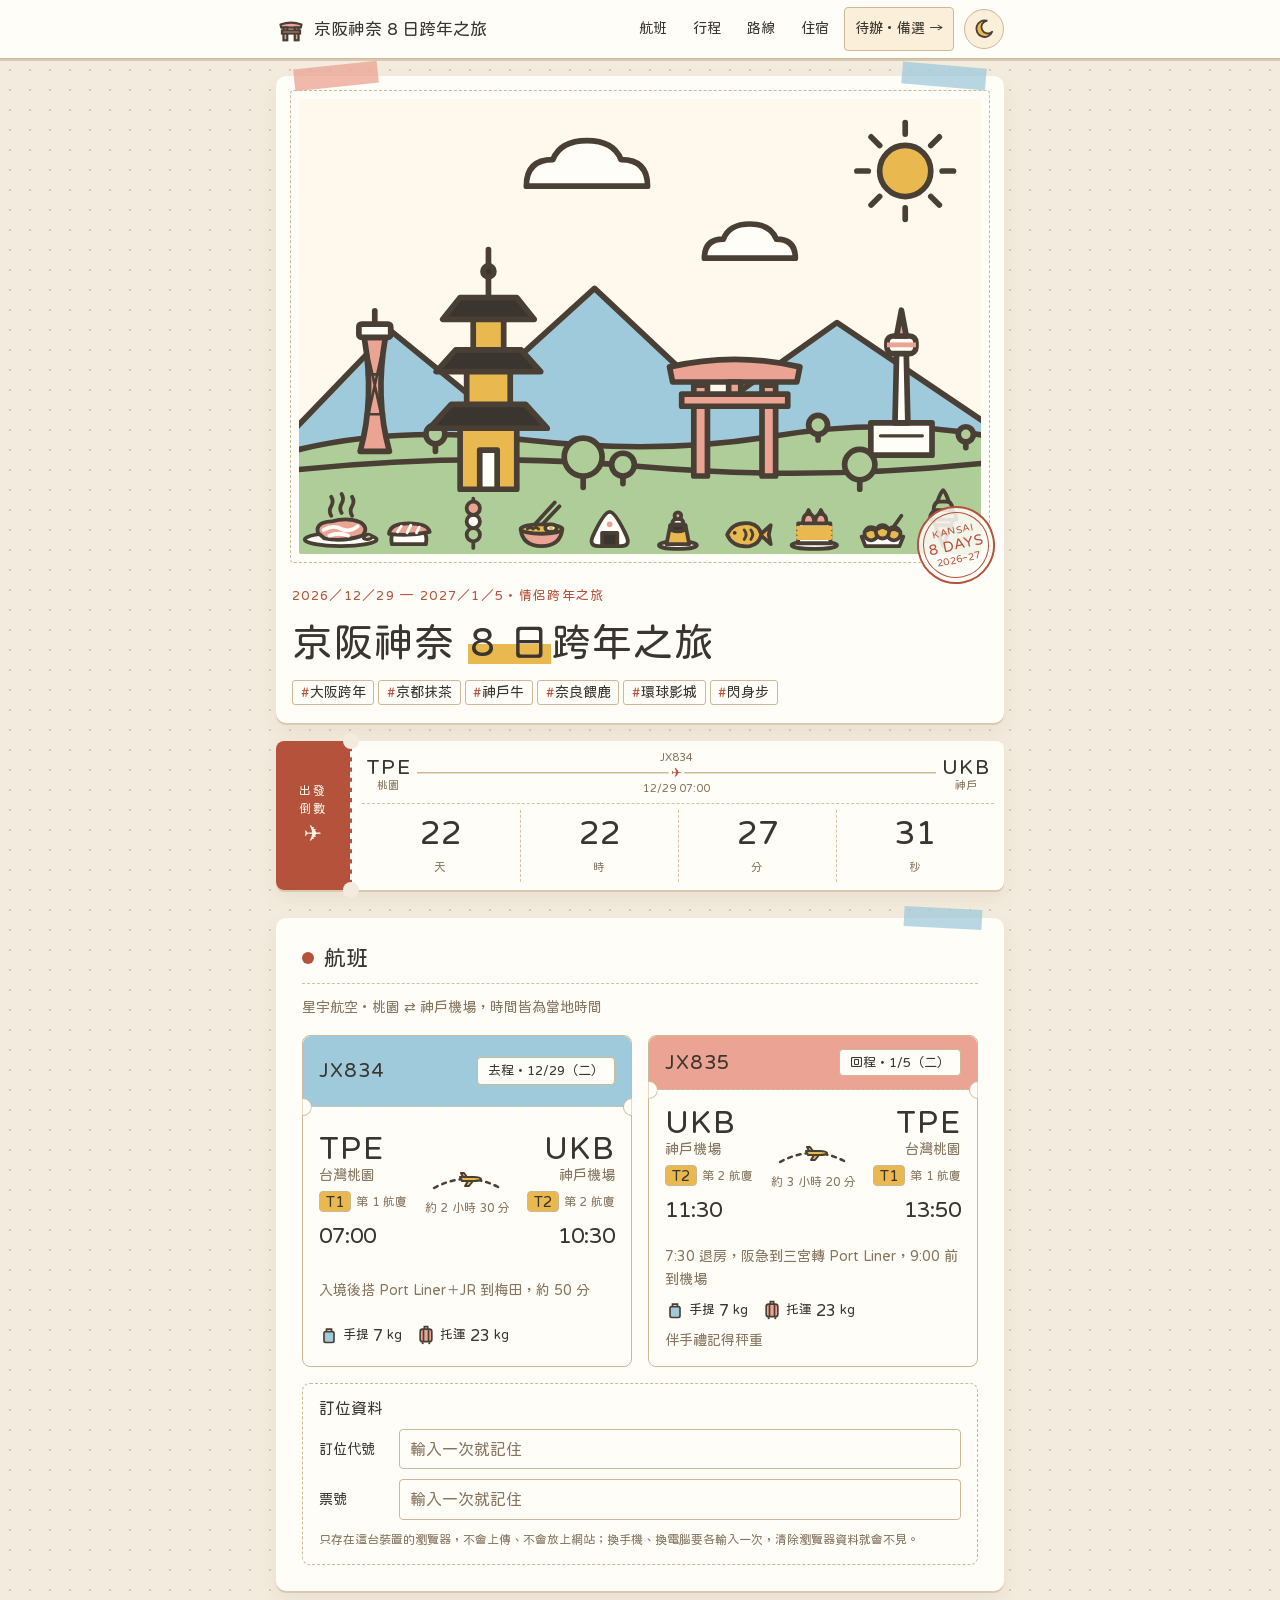
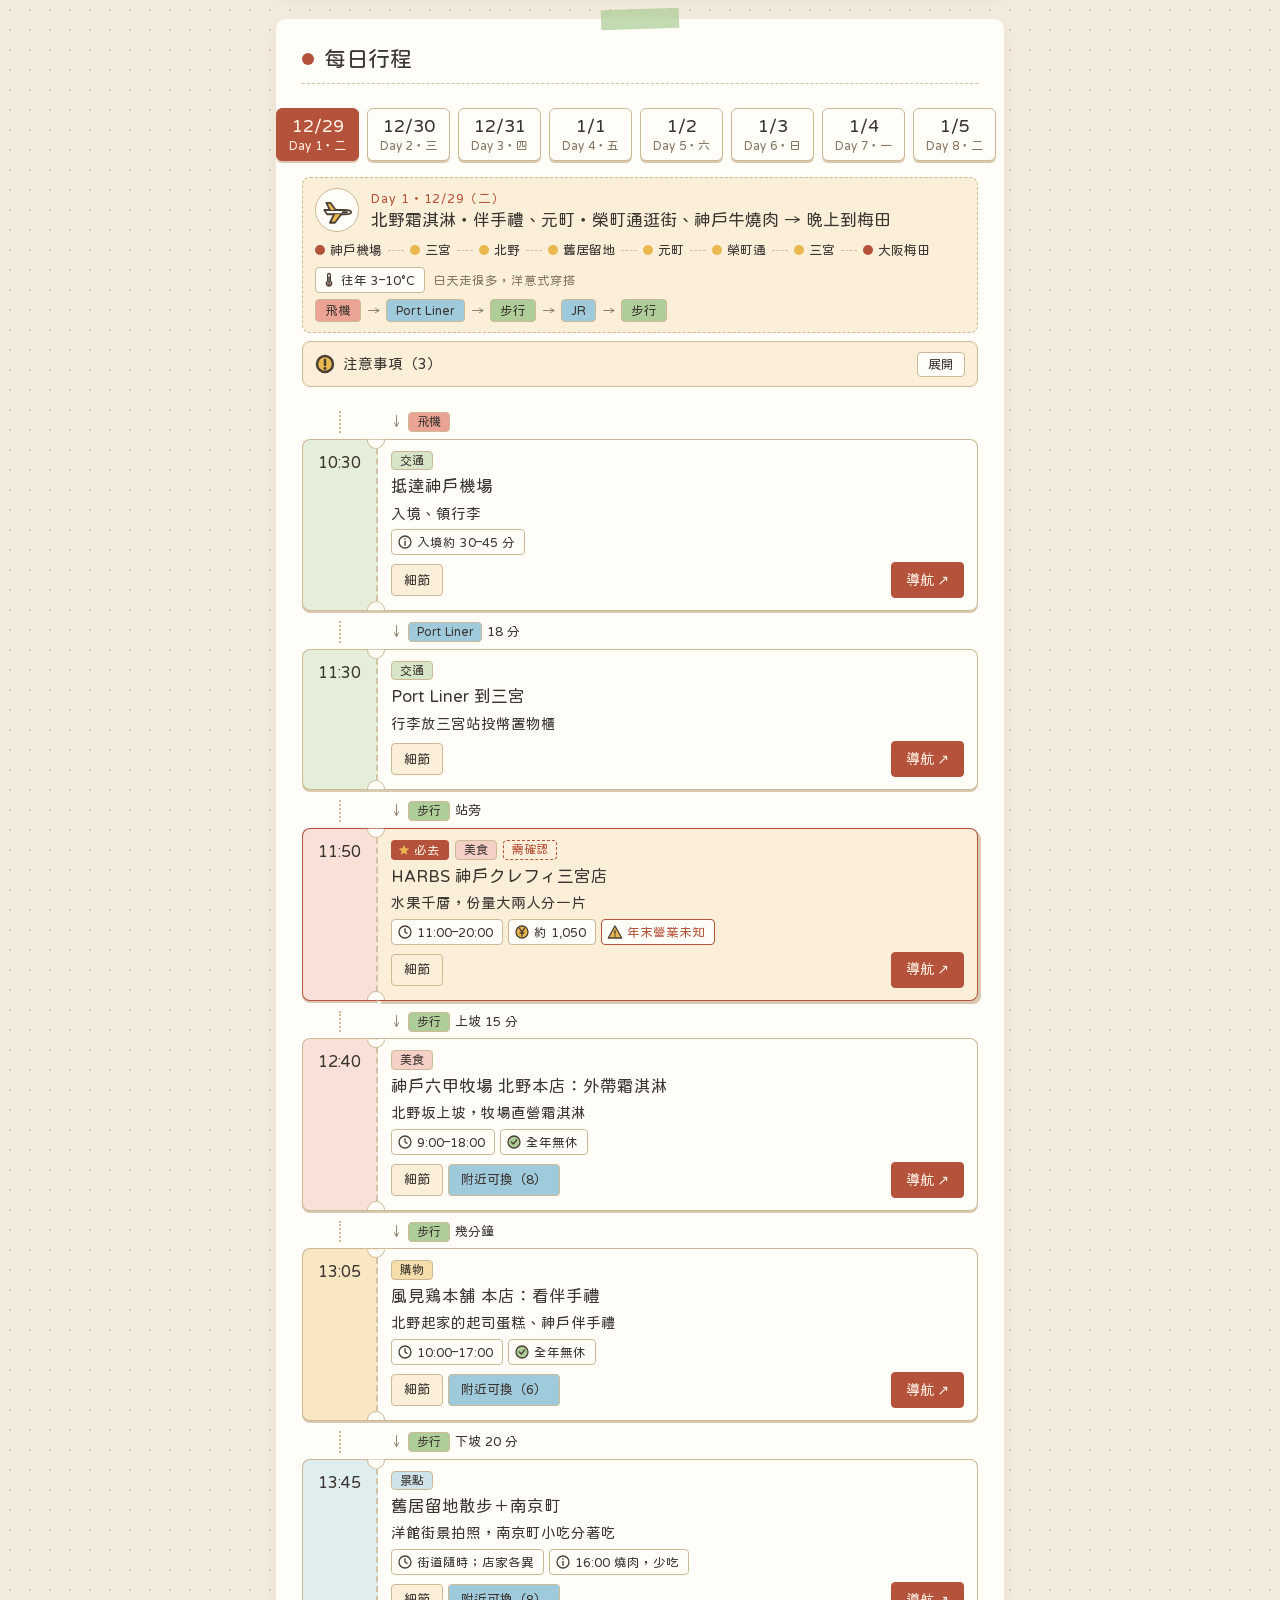
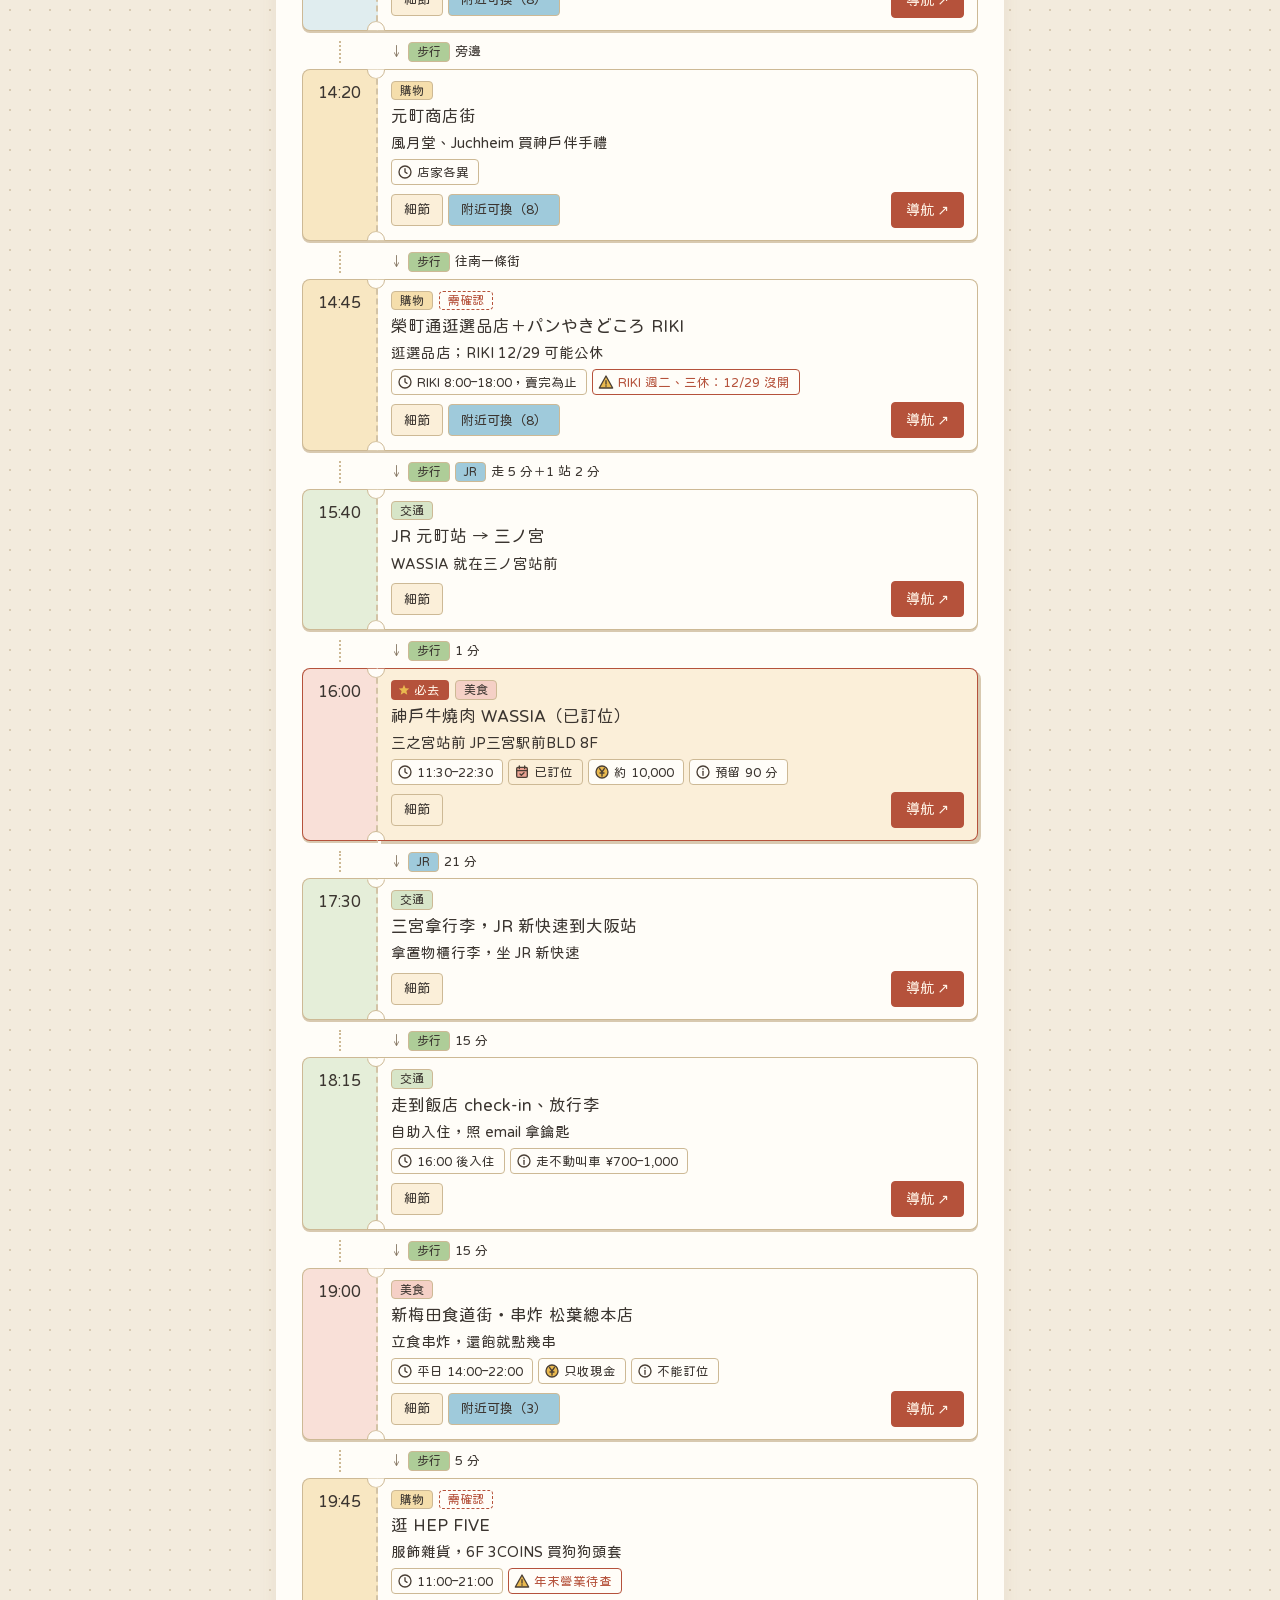
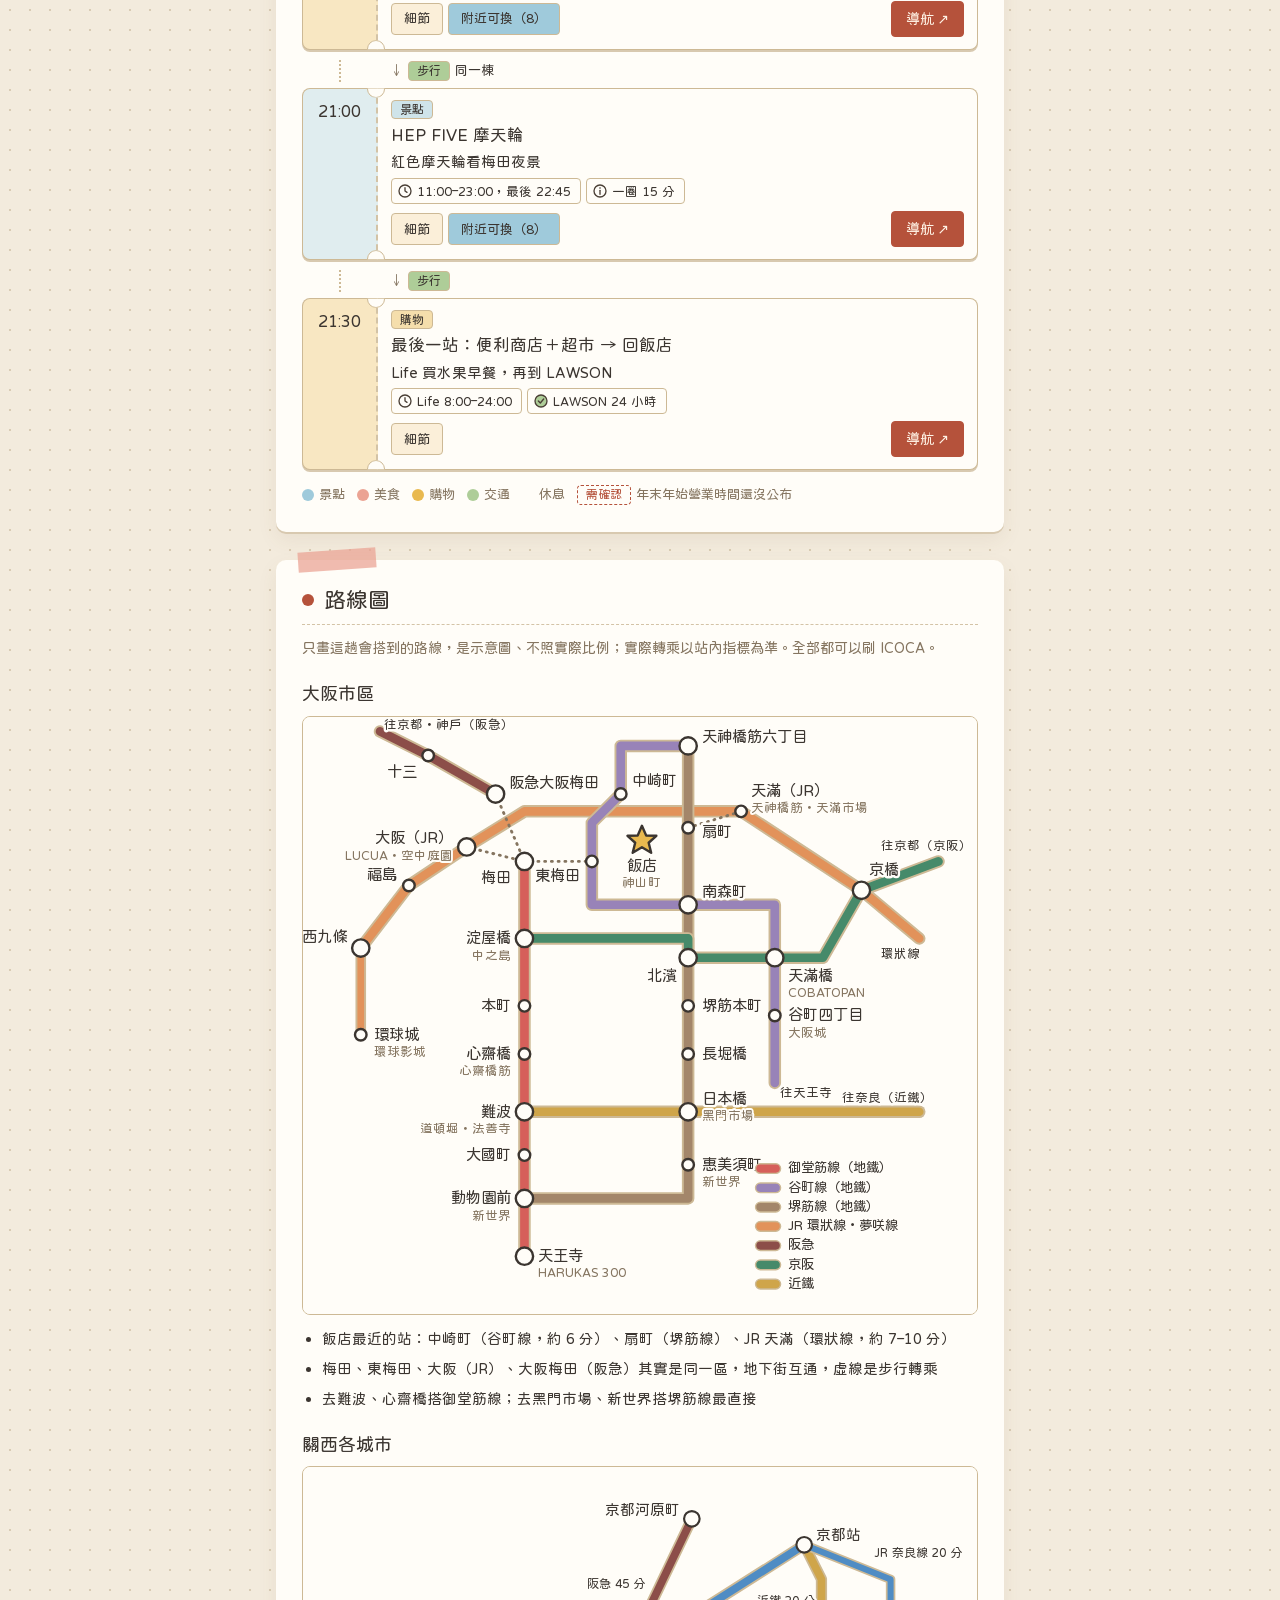
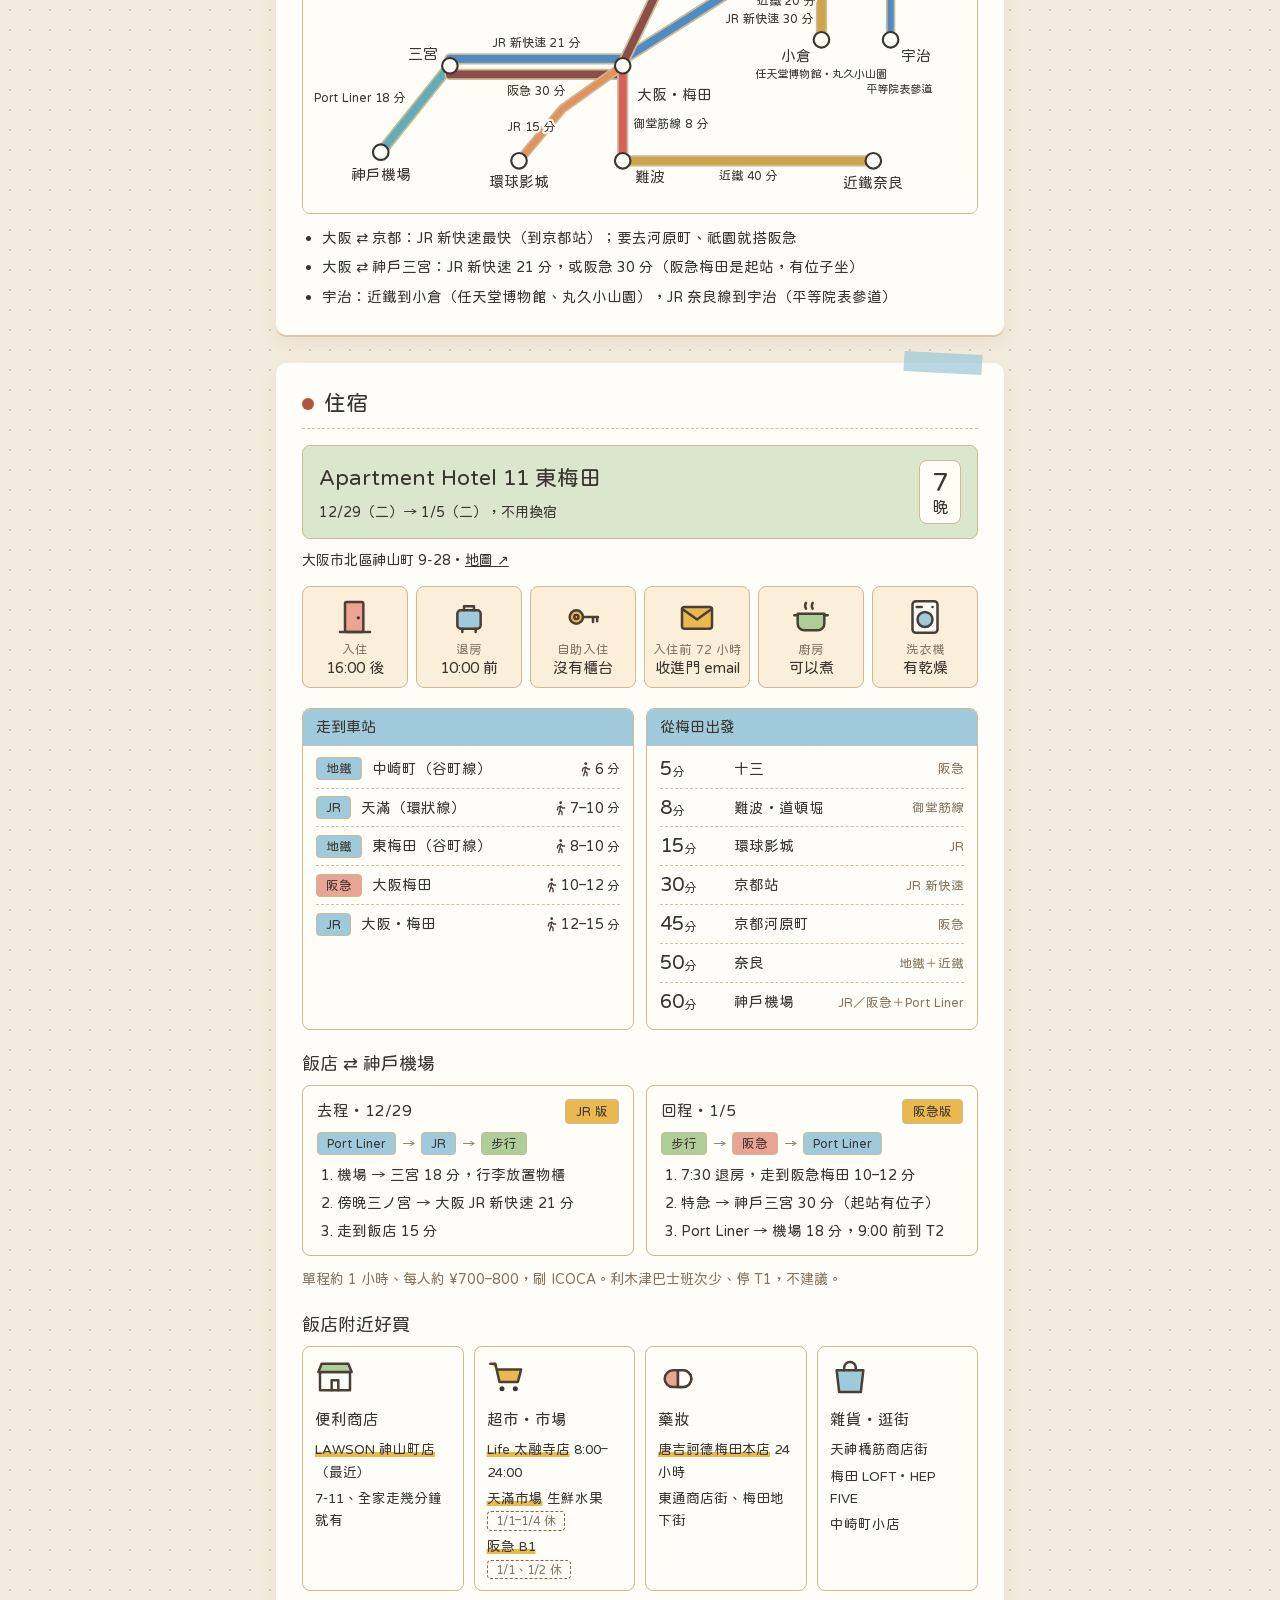
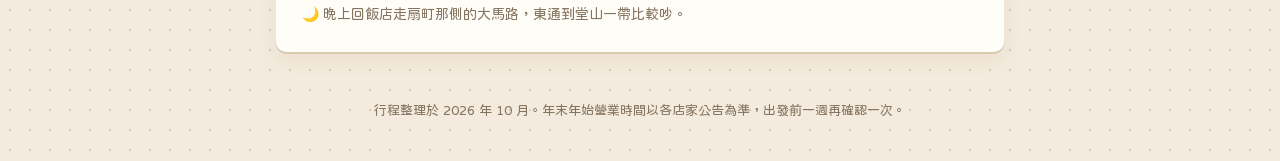
==== commit 22206353: "深夜主圖：章魚燒換成貓和梗犬坐在小船上一起看煙火，搖尾巴、冒愛心 Co-Authored-By: Claude Opus 5.5 <noreply@anthropic.com>" ====
--- a/index.html
+++ b/index.html
@@ -188,7 +188,12 @@
         </g></g>
       </g>
     </svg>
-    <svg class="hero-art night" viewBox="0 0 360 240" role="img" aria-label="深夜插圖：跨年煙火、通天閣、大阪城和三顆章魚燒"><defs><linearGradient id="nsky" x1="0" y1="0" x2="0" y2="1"><stop offset="0" stop-color="#232541"/><stop offset=".72" stop-color="#3B2F48"/><stop offset="1" stop-color="#4A3446"/></linearGradient></defs><rect width="360" height="240" fill="url(#nsky)"/><g style="stroke:var(--art)" stroke-width="3" stroke-linejoin="round" stroke-linecap="round" fill="none"><!-- 星星 --><path class="twinkle" d="M30.0 24.3 Q31.2 28.8 35.7 30.0 Q31.2 31.2 30.0 35.7 Q28.8 31.2 24.3 30.0 Q28.8 28.8 30.0 24.3 Z" style="fill:#FFE9B8" stroke-width="0"/><path class="twinkle t2" d="M64.0 13.8 Q64.9 17.1 68.2 18.0 Q64.9 18.9 64.0 22.2 Q63.1 18.9 59.8 18.0 Q63.1 17.1 64.0 13.8 Z" style="fill:#FFE9B8" stroke-width="0"/><path class="twinkle" d="M150.0 19.8 Q150.9 23.1 154.2 24.0 Q150.9 24.9 150.0 28.2 Q149.1 24.9 145.8 24.0 Q149.1 23.1 150.0 19.8 Z" style="fill:#FFE9B8" stroke-width="0"/><path class="twinkle t2" d="M240.0 10.3 Q241.2 14.8 245.7 16.0 Q241.2 17.2 240.0 21.7 Q238.8 17.2 234.3 16.0 Q238.8 14.8 240.0 10.3 Z" style="fill:#FFE9B8" stroke-width="0"/><path class="twinkle" d="M330.0 21.8 Q330.9 25.1 334.2 26.0 Q330.9 26.9 330.0 30.2 Q329.1 26.9 325.8 26.0 Q329.1 25.1 330.0 21.8 Z" style="fill:#FFE9B8" stroke-width="0"/><path class="twinkle t2" d="M118.0 65.8 Q118.9 69.1 122.2 70.0 Q118.9 70.9 118.0 74.2 Q117.1 70.9 113.8 70.0 Q117.1 69.1 118.0 65.8 Z" style="fill:#FFE9B8" stroke-width="0"/><path class="twinkle" d="M176.0 86.3 Q177.2 90.8 181.7 92.0 Q177.2 93.2 176.0 97.7 Q174.8 93.2 170.3 92.0 Q174.8 90.8 176.0 86.3 Z" style="fill:#FFE9B8" stroke-width="0"/><path class="twinkle t2" d="M26.0 91.8 Q26.9 95.1 30.2 96.0 Q26.9 96.9 26.0 100.2 Q25.1 96.9 21.8 96.0 Q25.1 95.1 26.0 91.8 Z" style="fill:#FFE9B8" stroke-width="0"/><path class="twinkle" d="M312.0 105.8 Q312.9 109.1 316.2 110.0 Q312.9 110.9 312.0 114.2 Q311.1 110.9 307.8 110.0 Q311.1 109.1 312.0 105.8 Z" style="fill:#FFE9B8" stroke-width="0"/><path class="twinkle t2" d="M262.0 56.3 Q263.2 60.8 267.7 62.0 Q263.2 63.2 262.0 67.7 Q260.8 63.2 256.3 62.0 Q260.8 60.8 262.0 56.3 Z" style="fill:#FFE9B8" stroke-width="0"/><!-- 月亮 --><path d="M318 30 A18 18 0 1 0 334 62 A14 14 0 1 1 318 30 Z" style="fill:#F3D58A" stroke-width="1.5"/><!-- 煙火 --><g class="fw fw-1" style="stroke:#EE9583" stroke-width="2.5" stroke-linecap="round"><line x1="102.5" y1="62.0" x2="122.0" y2="62.0"/><circle cx="127.0" cy="62.0" r="1.6" style="fill:#EE9583" stroke-width="0"/><line x1="101.1" y1="67.2" x2="118.0" y2="77.0"/><circle cx="122.3" cy="79.5" r="1.6" style="fill:#EE9583" stroke-width="0"/><line x1="97.2" y1="71.1" x2="107.0" y2="88.0"/><circle cx="109.5" cy="92.3" r="1.6" style="fill:#EE9583" stroke-width="0"/><line x1="92.0" y1="72.5" x2="92.0" y2="92.0"/><circle cx="92.0" cy="97.0" r="1.6" style="fill:#EE9583" stroke-width="0"/><line x1="86.8" y1="71.1" x2="77.0" y2="88.0"/><circle cx="74.5" cy="92.3" r="1.6" style="fill:#EE9583" stroke-width="0"/><line x1="82.9" y1="67.2" x2="66.0" y2="77.0"/><circle cx="61.7" cy="79.5" r="1.6" style="fill:#EE9583" stroke-width="0"/><line x1="81.5" y1="62.0" x2="62.0" y2="62.0"/><circle cx="57.0" cy="62.0" r="1.6" style="fill:#EE9583" stroke-width="0"/><line x1="82.9" y1="56.8" x2="66.0" y2="47.0"/><circle cx="61.7" cy="44.5" r="1.6" style="fill:#EE9583" stroke-width="0"/><line x1="86.8" y1="52.9" x2="77.0" y2="36.0"/><circle cx="74.5" cy="31.7" r="1.6" style="fill:#EE9583" stroke-width="0"/><line x1="92.0" y1="51.5" x2="92.0" y2="32.0"/><circle cx="92.0" cy="27.0" r="1.6" style="fill:#EE9583" stroke-width="0"/><line x1="97.2" y1="52.9" x2="107.0" y2="36.0"/><circle cx="109.5" cy="31.7" r="1.6" style="fill:#EE9583" stroke-width="0"/><line x1="101.1" y1="56.7" x2="118.0" y2="47.0"/><circle cx="122.3" cy="44.5" r="1.6" style="fill:#EE9583" stroke-width="0"/><circle cx="92" cy="62" r="3" style="fill:#EE9583" stroke-width="0"/></g><g class="fw fw-2" style="stroke:#F0C36A" stroke-width="2.5" stroke-linecap="round"><line x1="212.4" y1="44.0" x2="228.0" y2="44.0"/><circle cx="233.0" cy="44.0" r="1.6" style="fill:#F0C36A" stroke-width="0"/><line x1="211.3" y1="48.2" x2="224.8" y2="56.0"/><circle cx="229.1" cy="58.5" r="1.6" style="fill:#F0C36A" stroke-width="0"/><line x1="208.2" y1="51.3" x2="216.0" y2="64.8"/><circle cx="218.5" cy="69.1" r="1.6" style="fill:#F0C36A" stroke-width="0"/><line x1="204.0" y1="52.4" x2="204.0" y2="68.0"/><circle cx="204.0" cy="73.0" r="1.6" style="fill:#F0C36A" stroke-width="0"/><line x1="199.8" y1="51.3" x2="192.0" y2="64.8"/><circle cx="189.5" cy="69.1" r="1.6" style="fill:#F0C36A" stroke-width="0"/><line x1="196.7" y1="48.2" x2="183.2" y2="56.0"/><circle cx="178.9" cy="58.5" r="1.6" style="fill:#F0C36A" stroke-width="0"/><line x1="195.6" y1="44.0" x2="180.0" y2="44.0"/><circle cx="175.0" cy="44.0" r="1.6" style="fill:#F0C36A" stroke-width="0"/><line x1="196.7" y1="39.8" x2="183.2" y2="32.0"/><circle cx="178.9" cy="29.5" r="1.6" style="fill:#F0C36A" stroke-width="0"/><line x1="199.8" y1="36.7" x2="192.0" y2="23.2"/><circle cx="189.5" cy="18.9" r="1.6" style="fill:#F0C36A" stroke-width="0"/><line x1="204.0" y1="35.6" x2="204.0" y2="20.0"/><circle cx="204.0" cy="15.0" r="1.6" style="fill:#F0C36A" stroke-width="0"/><line x1="208.2" y1="36.7" x2="216.0" y2="23.2"/><circle cx="218.5" cy="18.9" r="1.6" style="fill:#F0C36A" stroke-width="0"/><line x1="211.3" y1="39.8" x2="224.8" y2="32.0"/><circle cx="229.1" cy="29.5" r="1.6" style="fill:#F0C36A" stroke-width="0"/><circle cx="204" cy="44" r="3" style="fill:#F0C36A" stroke-width="0"/></g><g class="fw fw-3" style="stroke:#9ED0DE" stroke-width="2.5" stroke-linecap="round"><line x1="275.0" y1="98.0" x2="288.0" y2="98.0"/><circle cx="293.0" cy="98.0" r="1.6" style="fill:#9ED0DE" stroke-width="0"/><line x1="274.1" y1="101.5" x2="285.3" y2="108.0"/><circle cx="289.7" cy="110.5" r="1.6" style="fill:#9ED0DE" stroke-width="0"/><line x1="271.5" y1="104.1" x2="278.0" y2="115.3"/><circle cx="280.5" cy="119.7" r="1.6" style="fill:#9ED0DE" stroke-width="0"/><line x1="268.0" y1="105.0" x2="268.0" y2="118.0"/><circle cx="268.0" cy="123.0" r="1.6" style="fill:#9ED0DE" stroke-width="0"/><line x1="264.5" y1="104.1" x2="258.0" y2="115.3"/><circle cx="255.5" cy="119.7" r="1.6" style="fill:#9ED0DE" stroke-width="0"/><line x1="261.9" y1="101.5" x2="250.7" y2="108.0"/><circle cx="246.3" cy="110.5" r="1.6" style="fill:#9ED0DE" stroke-width="0"/><line x1="261.0" y1="98.0" x2="248.0" y2="98.0"/><circle cx="243.0" cy="98.0" r="1.6" style="fill:#9ED0DE" stroke-width="0"/><line x1="261.9" y1="94.5" x2="250.7" y2="88.0"/><circle cx="246.3" cy="85.5" r="1.6" style="fill:#9ED0DE" stroke-width="0"/><line x1="264.5" y1="91.9" x2="258.0" y2="80.7"/><circle cx="255.5" cy="76.3" r="1.6" style="fill:#9ED0DE" stroke-width="0"/><line x1="268.0" y1="91.0" x2="268.0" y2="78.0"/><circle cx="268.0" cy="73.0" r="1.6" style="fill:#9ED0DE" stroke-width="0"/><line x1="271.5" y1="91.9" x2="278.0" y2="80.7"/><circle cx="280.5" cy="76.3" r="1.6" style="fill:#9ED0DE" stroke-width="0"/><line x1="274.1" y1="94.5" x2="285.3" y2="88.0"/><circle cx="289.7" cy="85.5" r="1.6" style="fill:#9ED0DE" stroke-width="0"/><circle cx="268" cy="98" r="3" style="fill:#9ED0DE" stroke-width="0"/></g><!-- 遠方街景 --><path d="M-4 170 L-4 150 L22 150 L22 138 L40 138 L40 156 L58 156 L58 144 L72 144 L72 170 Z" style="fill:#2A2433"/><path d="M250 170 L250 146 L268 146 L268 134 L286 134 L286 152 L300 152 L300 140 L318 140 L318 158 L364 158 L364 170 Z" style="fill:#2A2433"/><rect x="24" y="152" width="5" height="5" style="fill:#F0C36A" stroke-width="0"/><rect x="62" y="150" width="5" height="5" style="fill:#F0C36A" stroke-width="0"/><rect x="272" y="140" width="5" height="5" style="fill:#F0C36A" stroke-width="0"/><rect x="306" y="146" width="5" height="5" style="fill:#F0C36A" stroke-width="0"/><!-- 通天閣 --><path d="M118 170 L130 112 L142 112 L154 170" style="fill:#2A2433"/><rect x="124" y="98" width="24" height="14" rx="2" style="fill:#3A3247"/><line x1="136" y1="98" x2="136" y2="82"/><rect x="128" y="102" width="16" height="5" style="fill:#F0C36A" stroke-width="0"/><path d="M124 140 L148 140" /><!-- 大阪城 --><path d="M176 170 L176 146 L226 146 L226 170 Z" style="fill:#2A2433"/><path d="M170 148 L232 148 L222 138 L180 138 Z" style="fill:#5B5070"/><rect x="184" y="124" width="34" height="14" style="fill:#2A2433"/><path d="M178 126 L224 126 L214 116 L188 116 Z" style="fill:#5B5070"/><rect x="192" y="104" width="18" height="12" style="fill:#2A2433"/><path d="M186 106 L216 106 L208 96 L194 96 Z" style="fill:#5B5070"/><path d="M196 96 L198 90 M206 96 L204 90" /><rect x="196" y="152" width="10" height="18" style="fill:#F0C36A" stroke-width="2"/><!-- 河岸 --><path d="M-4 168 Q90 162 180 168 Q270 174 364 166 L364 244 L-4 244 Z" style="fill:#2E3550"/><path d="M30 184 L70 184 M110 192 L160 192 M250 186 L300 186" style="stroke:#5B5070" stroke-width="2.5"/><!-- 章魚燒舟 --><path d="M132 206 L228 206 L218 226 L142 226 Z" style="fill:#7A6448"/><path d="M150 216 L210 216" style="stroke:#5A4A36" stroke-width="2"/><g class="tako k1"><circle cx="156" cy="196" r="13" style="fill:#B08A5C"/><path d="M144 192 Q150 182 156 184 Q163 182 168 191 Q161 188 156 190 Q150 187 144 192 Z" style="fill:#5A3B2E" stroke-width="1.5"/><path d="M147 189 L151 186 L155 189 L159 186 L163 189" fill="none" style="stroke:#EFE6D2" stroke-width="1.8"/><circle cx="151" cy="198" r="1.6" style="fill:var(--art)" stroke-width="0"/><circle cx="161" cy="198" r="1.6" style="fill:var(--art)" stroke-width="0"/><path d="M153.5 202 Q156 204.5 158.5 202" fill="none" stroke-width="1.6"/><ellipse cx="147.5" cy="201.5" rx="2.6" ry="1.6" style="fill:#B9796C" stroke-width="0"/><ellipse cx="164.5" cy="201.5" rx="2.6" ry="1.6" style="fill:#B9796C" stroke-width="0"/><path d="M152 184 L154 182 M159 185 L161 183" style="stroke:#7FA06A" stroke-width="2"/></g><g class="tako k2"><circle cx="180" cy="196" r="13" style="fill:#B08A5C"/><path d="M168 192 Q174 182 180 184 Q187 182 192 191 Q185 188 180 190 Q174 187 168 192 Z" style="fill:#5A3B2E" stroke-width="1.5"/><path d="M171 189 L175 186 L179 189 L183 186 L187 189" fill="none" style="stroke:#EFE6D2" stroke-width="1.8"/><circle cx="175" cy="198" r="1.6" style="fill:var(--art)" stroke-width="0"/><circle cx="185" cy="198" r="1.6" style="fill:var(--art)" stroke-width="0"/><path d="M177.5 202 Q180 204.5 182.5 202" fill="none" stroke-width="1.6"/><ellipse cx="171.5" cy="201.5" rx="2.6" ry="1.6" style="fill:#B9796C" stroke-width="0"/><ellipse cx="188.5" cy="201.5" rx="2.6" ry="1.6" style="fill:#B9796C" stroke-width="0"/><path d="M176 184 L178 182 M183 185 L185 183" style="stroke:#7FA06A" stroke-width="2"/></g><g class="tako k3"><circle cx="204" cy="196" r="13" style="fill:#B08A5C"/><path d="M192 192 Q198 182 204 184 Q211 182 216 191 Q209 188 204 190 Q198 187 192 192 Z" style="fill:#5A3B2E" stroke-width="1.5"/><path d="M195 189 L199 186 L203 189 L207 186 L211 189" fill="none" style="stroke:#EFE6D2" stroke-width="1.8"/><circle cx="199" cy="198" r="1.6" style="fill:var(--art)" stroke-width="0"/><circle cx="209" cy="198" r="1.6" style="fill:var(--art)" stroke-width="0"/><path d="M201.5 202 Q204 204.5 206.5 202" fill="none" stroke-width="1.6"/><ellipse cx="195.5" cy="201.5" rx="2.6" ry="1.6" style="fill:#B9796C" stroke-width="0"/><ellipse cx="212.5" cy="201.5" rx="2.6" ry="1.6" style="fill:#B9796C" stroke-width="0"/><path d="M200 184 L202 182 M207 185 L209 183" style="stroke:#7FA06A" stroke-width="2"/></g><!-- 牙籤 --><path d="M214 196 L236 168" style="stroke:#F3D58A" stroke-width="2.5"/></g></svg>
+    <svg class="hero-art night" viewBox="0 0 360 240" role="img" aria-label="深夜插圖：跨年煙火、通天閣、大阪城，貓和梗犬坐在小船上一起看煙火"><defs><linearGradient id="nsky" x1="0" y1="0" x2="0" y2="1"><stop offset="0" stop-color="#232541"/><stop offset=".72" stop-color="#3B2F48"/><stop offset="1" stop-color="#4A3446"/></linearGradient></defs><rect width="360" height="240" fill="url(#nsky)"/><g style="stroke:var(--art)" stroke-width="3" stroke-linejoin="round" stroke-linecap="round" fill="none"><!-- 星星 --><path class="twinkle" d="M30.0 24.3 Q31.2 28.8 35.7 30.0 Q31.2 31.2 30.0 35.7 Q28.8 31.2 24.3 30.0 Q28.8 28.8 30.0 24.3 Z" style="fill:#FFE9B8" stroke-width="0"/><path class="twinkle t2" d="M64.0 13.8 Q64.9 17.1 68.2 18.0 Q64.9 18.9 64.0 22.2 Q63.1 18.9 59.8 18.0 Q63.1 17.1 64.0 13.8 Z" style="fill:#FFE9B8" stroke-width="0"/><path class="twinkle" d="M150.0 19.8 Q150.9 23.1 154.2 24.0 Q150.9 24.9 150.0 28.2 Q149.1 24.9 145.8 24.0 Q149.1 23.1 150.0 19.8 Z" style="fill:#FFE9B8" stroke-width="0"/><path class="twinkle t2" d="M240.0 10.3 Q241.2 14.8 245.7 16.0 Q241.2 17.2 240.0 21.7 Q238.8 17.2 234.3 16.0 Q238.8 14.8 240.0 10.3 Z" style="fill:#FFE9B8" stroke-width="0"/><path class="twinkle" d="M330.0 21.8 Q330.9 25.1 334.2 26.0 Q330.9 26.9 330.0 30.2 Q329.1 26.9 325.8 26.0 Q329.1 25.1 330.0 21.8 Z" style="fill:#FFE9B8" stroke-width="0"/><path class="twinkle t2" d="M118.0 65.8 Q118.9 69.1 122.2 70.0 Q118.9 70.9 118.0 74.2 Q117.1 70.9 113.8 70.0 Q117.1 69.1 118.0 65.8 Z" style="fill:#FFE9B8" stroke-width="0"/><path class="twinkle" d="M176.0 86.3 Q177.2 90.8 181.7 92.0 Q177.2 93.2 176.0 97.7 Q174.8 93.2 170.3 92.0 Q174.8 90.8 176.0 86.3 Z" style="fill:#FFE9B8" stroke-width="0"/><path class="twinkle t2" d="M26.0 91.8 Q26.9 95.1 30.2 96.0 Q26.9 96.9 26.0 100.2 Q25.1 96.9 21.8 96.0 Q25.1 95.1 26.0 91.8 Z" style="fill:#FFE9B8" stroke-width="0"/><path class="twinkle" d="M312.0 105.8 Q312.9 109.1 316.2 110.0 Q312.9 110.9 312.0 114.2 Q311.1 110.9 307.8 110.0 Q311.1 109.1 312.0 105.8 Z" style="fill:#FFE9B8" stroke-width="0"/><path class="twinkle t2" d="M262.0 56.3 Q263.2 60.8 267.7 62.0 Q263.2 63.2 262.0 67.7 Q260.8 63.2 256.3 62.0 Q260.8 60.8 262.0 56.3 Z" style="fill:#FFE9B8" stroke-width="0"/><!-- 月亮 --><path d="M318 30 A18 18 0 1 0 334 62 A14 14 0 1 1 318 30 Z" style="fill:#F3D58A" stroke-width="1.5"/><!-- 煙火 --><g class="fw fw-1" style="stroke:#EE9583" stroke-width="2.5" stroke-linecap="round"><line x1="102.5" y1="62.0" x2="122.0" y2="62.0"/><circle cx="127.0" cy="62.0" r="1.6" style="fill:#EE9583" stroke-width="0"/><line x1="101.1" y1="67.2" x2="118.0" y2="77.0"/><circle cx="122.3" cy="79.5" r="1.6" style="fill:#EE9583" stroke-width="0"/><line x1="97.2" y1="71.1" x2="107.0" y2="88.0"/><circle cx="109.5" cy="92.3" r="1.6" style="fill:#EE9583" stroke-width="0"/><line x1="92.0" y1="72.5" x2="92.0" y2="92.0"/><circle cx="92.0" cy="97.0" r="1.6" style="fill:#EE9583" stroke-width="0"/><line x1="86.8" y1="71.1" x2="77.0" y2="88.0"/><circle cx="74.5" cy="92.3" r="1.6" style="fill:#EE9583" stroke-width="0"/><line x1="82.9" y1="67.2" x2="66.0" y2="77.0"/><circle cx="61.7" cy="79.5" r="1.6" style="fill:#EE9583" stroke-width="0"/><line x1="81.5" y1="62.0" x2="62.0" y2="62.0"/><circle cx="57.0" cy="62.0" r="1.6" style="fill:#EE9583" stroke-width="0"/><line x1="82.9" y1="56.8" x2="66.0" y2="47.0"/><circle cx="61.7" cy="44.5" r="1.6" style="fill:#EE9583" stroke-width="0"/><line x1="86.8" y1="52.9" x2="77.0" y2="36.0"/><circle cx="74.5" cy="31.7" r="1.6" style="fill:#EE9583" stroke-width="0"/><line x1="92.0" y1="51.5" x2="92.0" y2="32.0"/><circle cx="92.0" cy="27.0" r="1.6" style="fill:#EE9583" stroke-width="0"/><line x1="97.2" y1="52.9" x2="107.0" y2="36.0"/><circle cx="109.5" cy="31.7" r="1.6" style="fill:#EE9583" stroke-width="0"/><line x1="101.1" y1="56.7" x2="118.0" y2="47.0"/><circle cx="122.3" cy="44.5" r="1.6" style="fill:#EE9583" stroke-width="0"/><circle cx="92" cy="62" r="3" style="fill:#EE9583" stroke-width="0"/></g><g class="fw fw-2" style="stroke:#F0C36A" stroke-width="2.5" stroke-linecap="round"><line x1="212.4" y1="44.0" x2="228.0" y2="44.0"/><circle cx="233.0" cy="44.0" r="1.6" style="fill:#F0C36A" stroke-width="0"/><line x1="211.3" y1="48.2" x2="224.8" y2="56.0"/><circle cx="229.1" cy="58.5" r="1.6" style="fill:#F0C36A" stroke-width="0"/><line x1="208.2" y1="51.3" x2="216.0" y2="64.8"/><circle cx="218.5" cy="69.1" r="1.6" style="fill:#F0C36A" stroke-width="0"/><line x1="204.0" y1="52.4" x2="204.0" y2="68.0"/><circle cx="204.0" cy="73.0" r="1.6" style="fill:#F0C36A" stroke-width="0"/><line x1="199.8" y1="51.3" x2="192.0" y2="64.8"/><circle cx="189.5" cy="69.1" r="1.6" style="fill:#F0C36A" stroke-width="0"/><line x1="196.7" y1="48.2" x2="183.2" y2="56.0"/><circle cx="178.9" cy="58.5" r="1.6" style="fill:#F0C36A" stroke-width="0"/><line x1="195.6" y1="44.0" x2="180.0" y2="44.0"/><circle cx="175.0" cy="44.0" r="1.6" style="fill:#F0C36A" stroke-width="0"/><line x1="196.7" y1="39.8" x2="183.2" y2="32.0"/><circle cx="178.9" cy="29.5" r="1.6" style="fill:#F0C36A" stroke-width="0"/><line x1="199.8" y1="36.7" x2="192.0" y2="23.2"/><circle cx="189.5" cy="18.9" r="1.6" style="fill:#F0C36A" stroke-width="0"/><line x1="204.0" y1="35.6" x2="204.0" y2="20.0"/><circle cx="204.0" cy="15.0" r="1.6" style="fill:#F0C36A" stroke-width="0"/><line x1="208.2" y1="36.7" x2="216.0" y2="23.2"/><circle cx="218.5" cy="18.9" r="1.6" style="fill:#F0C36A" stroke-width="0"/><line x1="211.3" y1="39.8" x2="224.8" y2="32.0"/><circle cx="229.1" cy="29.5" r="1.6" style="fill:#F0C36A" stroke-width="0"/><circle cx="204" cy="44" r="3" style="fill:#F0C36A" stroke-width="0"/></g><g class="fw fw-3" style="stroke:#9ED0DE" stroke-width="2.5" stroke-linecap="round"><line x1="275.0" y1="98.0" x2="288.0" y2="98.0"/><circle cx="293.0" cy="98.0" r="1.6" style="fill:#9ED0DE" stroke-width="0"/><line x1="274.1" y1="101.5" x2="285.3" y2="108.0"/><circle cx="289.7" cy="110.5" r="1.6" style="fill:#9ED0DE" stroke-width="0"/><line x1="271.5" y1="104.1" x2="278.0" y2="115.3"/><circle cx="280.5" cy="119.7" r="1.6" style="fill:#9ED0DE" stroke-width="0"/><line x1="268.0" y1="105.0" x2="268.0" y2="118.0"/><circle cx="268.0" cy="123.0" r="1.6" style="fill:#9ED0DE" stroke-width="0"/><line x1="264.5" y1="104.1" x2="258.0" y2="115.3"/><circle cx="255.5" cy="119.7" r="1.6" style="fill:#9ED0DE" stroke-width="0"/><line x1="261.9" y1="101.5" x2="250.7" y2="108.0"/><circle cx="246.3" cy="110.5" r="1.6" style="fill:#9ED0DE" stroke-width="0"/><line x1="261.0" y1="98.0" x2="248.0" y2="98.0"/><circle cx="243.0" cy="98.0" r="1.6" style="fill:#9ED0DE" stroke-width="0"/><line x1="261.9" y1="94.5" x2="250.7" y2="88.0"/><circle cx="246.3" cy="85.5" r="1.6" style="fill:#9ED0DE" stroke-width="0"/><line x1="264.5" y1="91.9" x2="258.0" y2="80.7"/><circle cx="255.5" cy="76.3" r="1.6" style="fill:#9ED0DE" stroke-width="0"/><line x1="268.0" y1="91.0" x2="268.0" y2="78.0"/><circle cx="268.0" cy="73.0" r="1.6" style="fill:#9ED0DE" stroke-width="0"/><line x1="271.5" y1="91.9" x2="278.0" y2="80.7"/><circle cx="280.5" cy="76.3" r="1.6" style="fill:#9ED0DE" stroke-width="0"/><line x1="274.1" y1="94.5" x2="285.3" y2="88.0"/><circle cx="289.7" cy="85.5" r="1.6" style="fill:#9ED0DE" stroke-width="0"/><circle cx="268" cy="98" r="3" style="fill:#9ED0DE" stroke-width="0"/></g><!-- 遠方街景 --><path d="M-4 170 L-4 150 L22 150 L22 138 L40 138 L40 156 L58 156 L58 144 L72 144 L72 170 Z" style="fill:#2A2433"/><path d="M250 170 L250 146 L268 146 L268 134 L286 134 L286 152 L300 152 L300 140 L318 140 L318 158 L364 158 L364 170 Z" style="fill:#2A2433"/><rect x="24" y="152" width="5" height="5" style="fill:#F0C36A" stroke-width="0"/><rect x="62" y="150" width="5" height="5" style="fill:#F0C36A" stroke-width="0"/><rect x="272" y="140" width="5" height="5" style="fill:#F0C36A" stroke-width="0"/><rect x="306" y="146" width="5" height="5" style="fill:#F0C36A" stroke-width="0"/><!-- 通天閣 --><path d="M118 170 L130 112 L142 112 L154 170" style="fill:#2A2433"/><rect x="124" y="98" width="24" height="14" rx="2" style="fill:#3A3247"/><line x1="136" y1="98" x2="136" y2="82"/><rect x="128" y="102" width="16" height="5" style="fill:#F0C36A" stroke-width="0"/><path d="M124 140 L148 140" /><!-- 大阪城 --><path d="M176 170 L176 146 L226 146 L226 170 Z" style="fill:#2A2433"/><path d="M170 148 L232 148 L222 138 L180 138 Z" style="fill:#5B5070"/><rect x="184" y="124" width="34" height="14" style="fill:#2A2433"/><path d="M178 126 L224 126 L214 116 L188 116 Z" style="fill:#5B5070"/><rect x="192" y="104" width="18" height="12" style="fill:#2A2433"/><path d="M186 106 L216 106 L208 96 L194 96 Z" style="fill:#5B5070"/><path d="M196 96 L198 90 M206 96 L204 90" /><rect x="196" y="152" width="10" height="18" style="fill:#F0C36A" stroke-width="2"/><!-- 河岸 --><path d="M-4 168 Q90 162 180 168 Q270 174 364 166 L364 244 L-4 244 Z" style="fill:#2E3550"/><path d="M30 184 L70 184 M110 192 L160 192 M250 186 L300 186" style="stroke:#5B5070" stroke-width="2.5"/><!-- 貓和梗犬坐在小船上，背對我們一起看煙火 --><g class="pets">
+<!-- 貓的尾巴繞到狗那邊 --><path class="cat-tail" d="M172 202 Q188 204 190 192 Q191 186 186 186" fill="none" stroke-width="8"/><path class="cat-tail" d="M172 202 Q188 204 190 192 Q191 186 186 186" fill="none" style="stroke:#E8A86B" stroke-width="4.5"/>
+<!-- 貓 --><path d="M147 210 Q145 184 162 181 Q179 184 177 210 Z" style="fill:#E8A86B"/><g transform="rotate(9 162 172)"><path d="M151 167 L149 153 L159 162 Z" style="fill:#E8A86B"/><path d="M173 167 L175 153 L165 162 Z" style="fill:#E8A86B"/><circle cx="162" cy="172" r="12.5" style="fill:#E8A86B"/><path d="M157 162 L157 168 M162 160.5 L162 167 M167 162 L167 168" style="stroke:#B8703F" stroke-width="2"/></g><path d="M152 192 Q162 196 172 192" fill="none" style="stroke:#B8703F" stroke-width="2"/>
+<!-- 梗犬：方頭、折耳、鬍鬚亂亂的 --><path class="dog-tail" d="M206 196 Q212 190 211 182" fill="none" stroke-width="7"/><path class="dog-tail" d="M206 196 Q212 190 211 182" fill="none" style="stroke:#F2E6D0" stroke-width="3.5"/><path d="M184 210 Q182 182 198 180 Q214 182 212 210 Z" style="fill:#F2E6D0"/><path d="M188 196 Q198 190 208 196 L209 206 Q198 202 187 206 Z" style="fill:#C9925E" stroke-width="0"/><g transform="rotate(-9 198 170)"><rect x="185" y="158" width="26" height="23" rx="7" style="fill:#F2E6D0"/><path d="M195 159 L197 154 L199 158 L201 154 L203 159" fill="none" stroke-width="2"/><path d="M187 158 L180 170 L192 163 Z" style="fill:#C9925E"/><path d="M209 158 L216 170 L204 163 Z" style="fill:#C9925E"/></g><path d="M187 182 Q198 186 209 182" fill="none" style="stroke:#EE9583" stroke-width="3.5"/>
+<!-- 兩隻中間冒愛心 --><path class="pet-heart" d="M180.0 134.2 C175.4 128.5 168.5 131.9 170.8 137.7 C171.9 141.2 180.0 145.8 180.0 145.8 C180.0 145.8 188.1 141.2 189.2 137.7 C191.5 131.9 184.6 128.5 180.0 134.2 Z" style="fill:#EE9583" stroke-width="2"/><path class="pet-heart h2" d="M192.0 122.5 C189.2 119.0 185.0 121.1 186.4 124.6 C187.1 126.7 192.0 129.5 192.0 129.5 C192.0 129.5 196.9 126.7 197.6 124.6 C199.0 121.1 194.8 119.0 192.0 122.5 Z" style="fill:#EE9583" stroke-width="1.5"/></g>
+<!-- 小船 --><path d="M132 206 L228 206 L218 226 L142 226 Z" style="fill:#7A6448"/><path d="M150 216 L210 216" style="stroke:#5A4A36" stroke-width="2"/></g></svg>
         <div class="stamp" aria-hidden="true"><div>KANSAI<b>8 DAYS</b>2026–27</div></div>
       </div>
       <div class="hero-body">
--- a/css/style.css
+++ b/css/style.css
@@ -134,15 +134,16 @@
   :root:not([data-theme="light"]) .hero-art.day{display:none}
   :root:not([data-theme="light"]) .hero-art.night{display:block}
 }
-/* 深夜主圖：煙火綻放、星星閃爍、章魚燒彈跳 */
+/* 深夜主圖：煙火綻放、星星閃爍，貓狗搖尾巴、愛心飄 */
 .fw{transform-box:fill-box;transform-origin:center;animation:burst 3.6s ease-out infinite}
 .fw-2{animation-delay:1.2s}
 .fw-3{animation-delay:2.4s}
 .twinkle{transform-box:fill-box;transform-origin:center;animation:twinkle 2.8s ease-in-out infinite}
 .twinkle.t2{animation-delay:1.4s}
-.tako{transform-box:fill-box;transform-origin:50% 100%;animation:hop 2.4s ease-in-out infinite}
-.tako.k2{animation-delay:.3s}
-.tako.k3{animation-delay:.6s}
+.cat-tail{transform-box:fill-box;transform-origin:0 100%;animation:wag 2.6s ease-in-out infinite}
+.dog-tail{transform-box:fill-box;transform-origin:0 100%;animation:wag 0.7s ease-in-out infinite}
+.pet-heart{transform-box:fill-box;transform-origin:center;animation:heart 2.4s ease-in-out infinite}
+.pet-heart.h2{animation-delay:-1.2s}
 .hero-body{padding:20px 18px 22px;display:flex;flex-direction:column;gap:14px}
 .eyebrow{font-size:14px;letter-spacing:.12em;color:var(--ink-soft)}
 .hero h1{font-size:clamp(22px,6.4vw,44px);letter-spacing:.02em}
@@ -603,6 +604,8 @@
 
 @keyframes burst{0%{transform:scale(.2);opacity:0}15%{opacity:1}55%{transform:scale(1);opacity:.9}80%,100%{transform:scale(1.08);opacity:0}}
 @keyframes twinkle{0%,100%{opacity:.35;transform:scale(.7)}50%{opacity:1;transform:scale(1.1)}}
+@keyframes wag{0%,100%{transform:rotate(-6deg)}50%{transform:rotate(8deg)}}
+@keyframes heart{0%,100%{transform:translateY(0) scale(.9);opacity:.95}50%{transform:translateY(-5px) scale(1.08);opacity:1}}
 @keyframes hop{0%,70%,100%{transform:translateY(0)}80%{transform:translateY(-4px)}90%{transform:translateY(0)}}
 @keyframes drift{from{transform:translateX(-10px)}to{transform:translateX(14px)}}
 @keyframes bob{0%,100%{transform:translateY(0) rotate(-2deg)}50%{transform:translateY(-6px) rotate(2deg)}}
@@ -671,7 +674,7 @@
 .hero h1{font-size:clamp(25px,7vw,40px)}
 .hero h1 .hl{background:linear-gradient(transparent 55%,var(--yama) 55%);border-radius:0;padding:0 2px}
 /* 六個重點標籤擠一排：字跟著螢幕寬度縮 */
-.hero-tags{list-style:none;margin:2px 0 0;padding:0;display:flex;flex-wrap:nowrap;justify-content:space-between;gap:2px}
+.hero-tags{list-style:none;margin:2px 0 0;padding:0;display:flex;flex-wrap:nowrap;justify-content:flex-start;gap:4px}
 .hero-tags li{flex:0 1 auto;white-space:nowrap;font-size:clamp(9px,2.5vw,14px);line-height:1.2;padding:3px clamp(2px,.6vw,8px);border:1px solid var(--edge);border-radius:3px;background:var(--paper)}
 .hero-tags li::before{content:"#";color:var(--stamp);margin-right:1px}
 
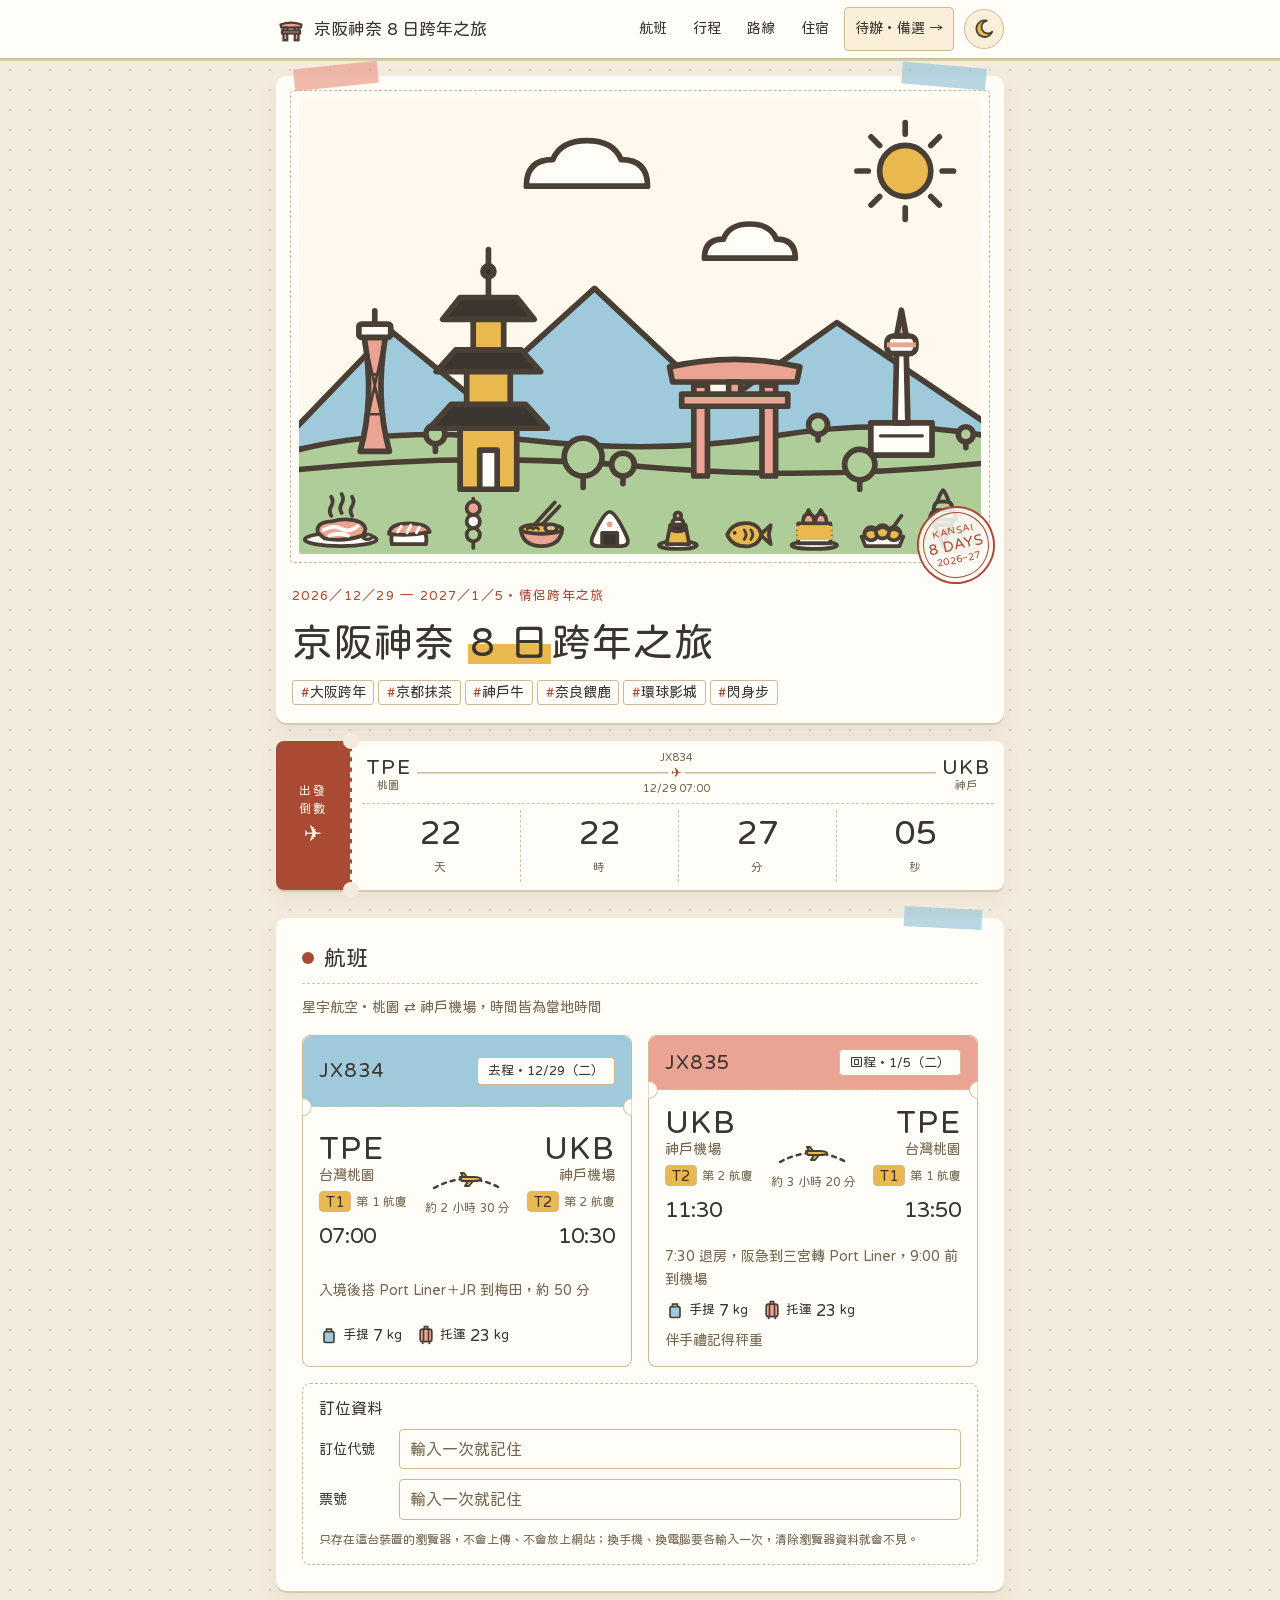
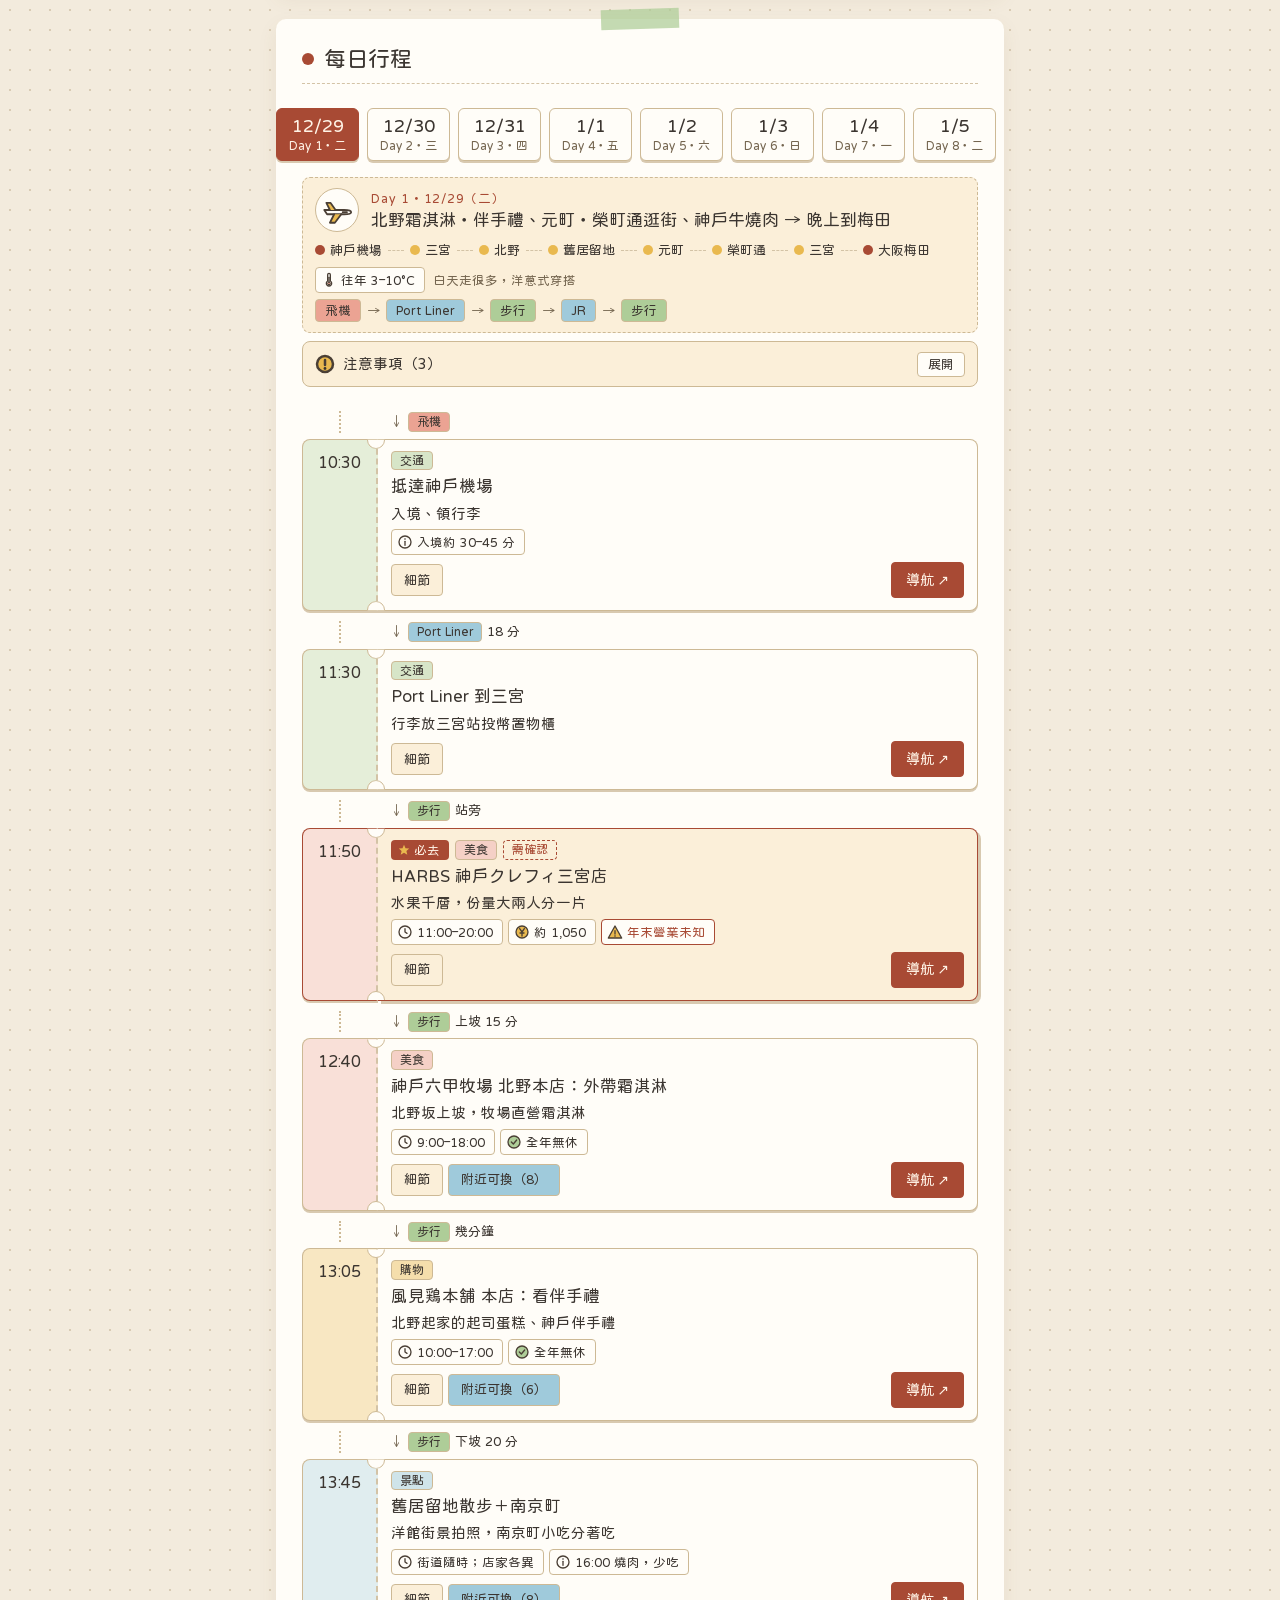
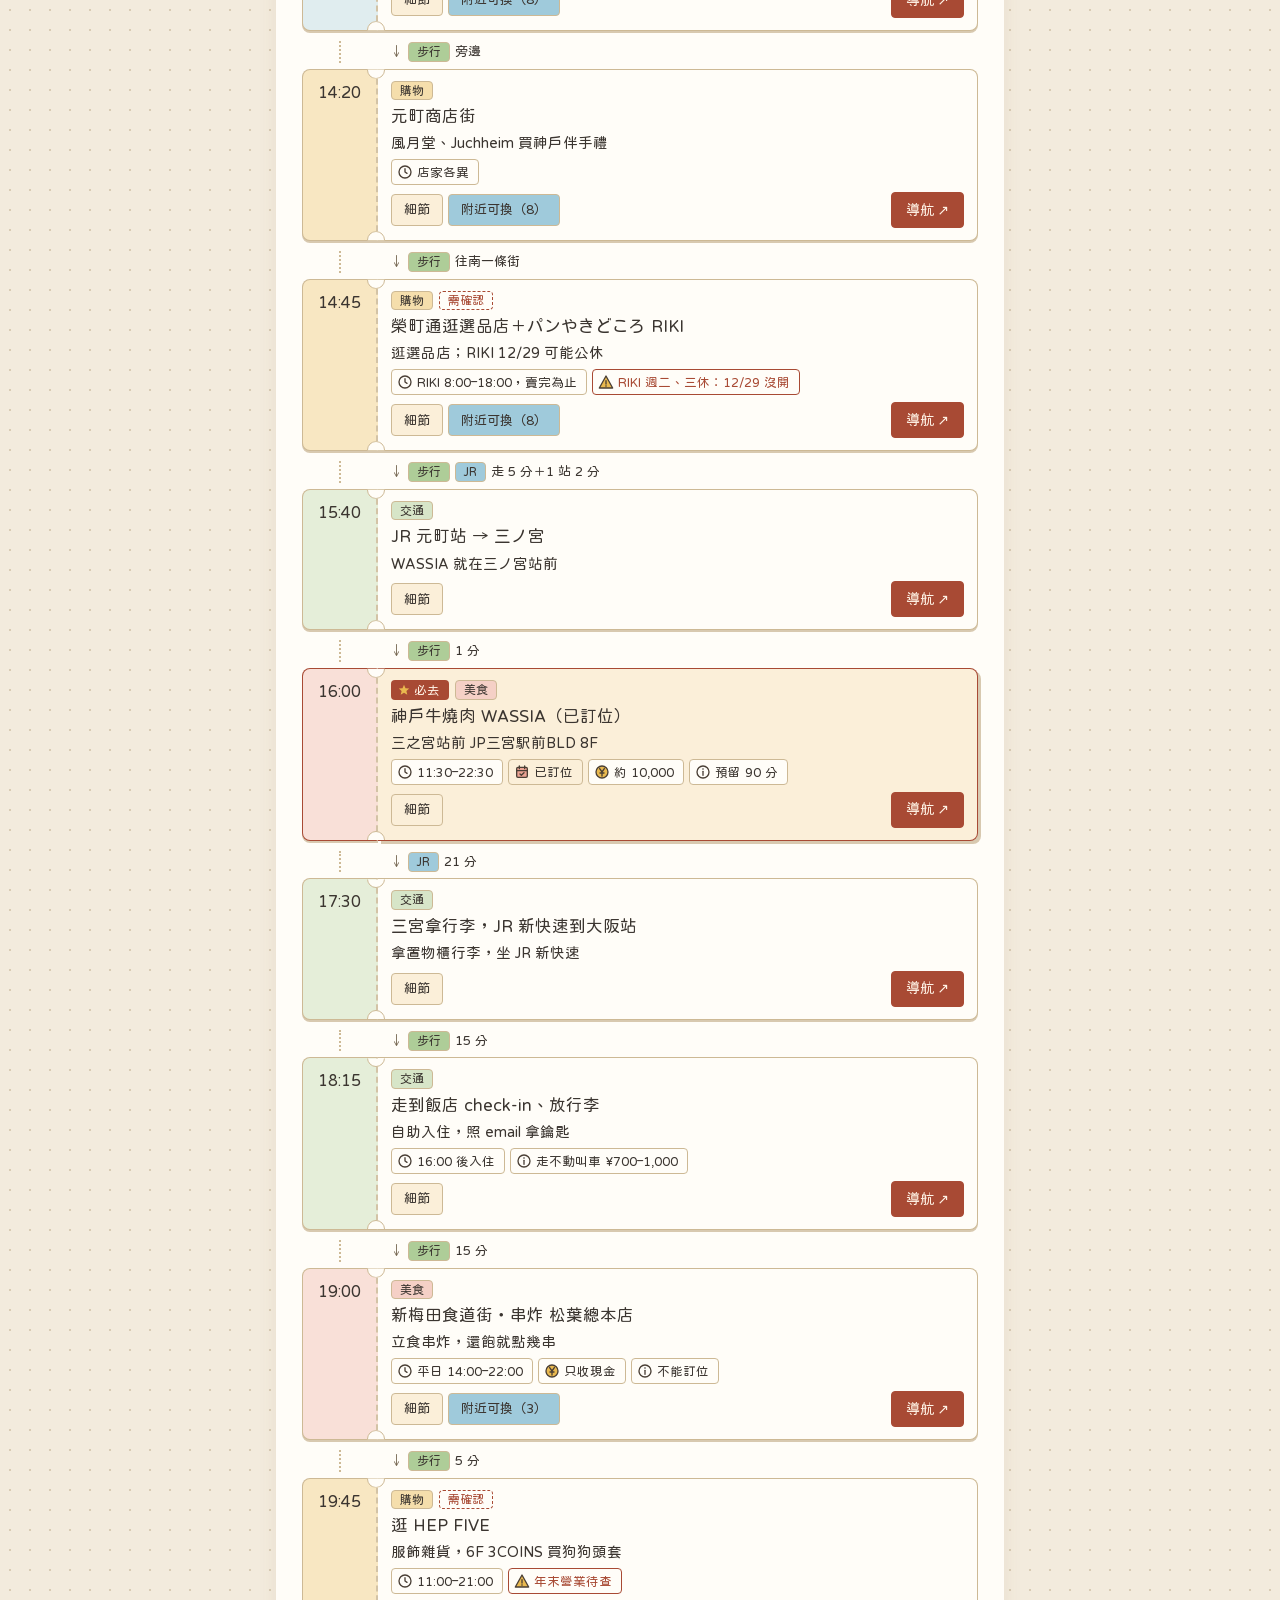
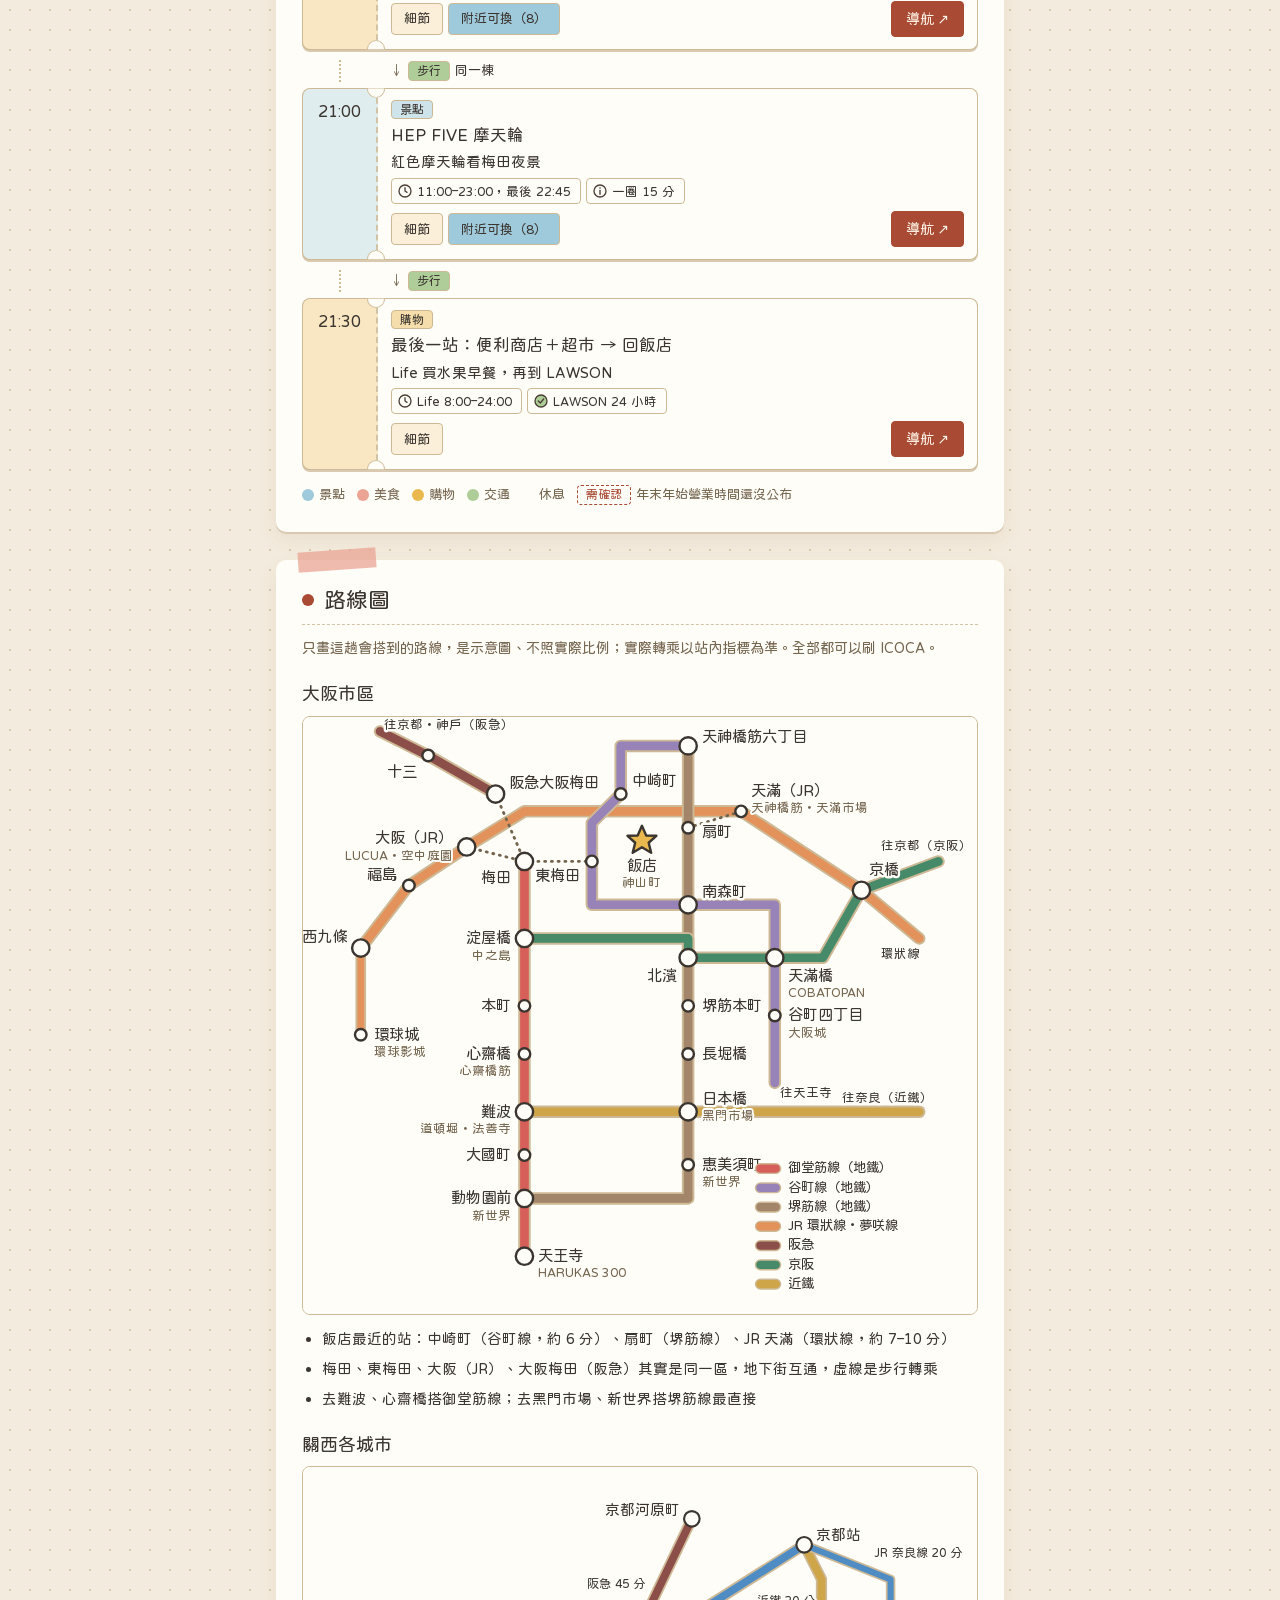
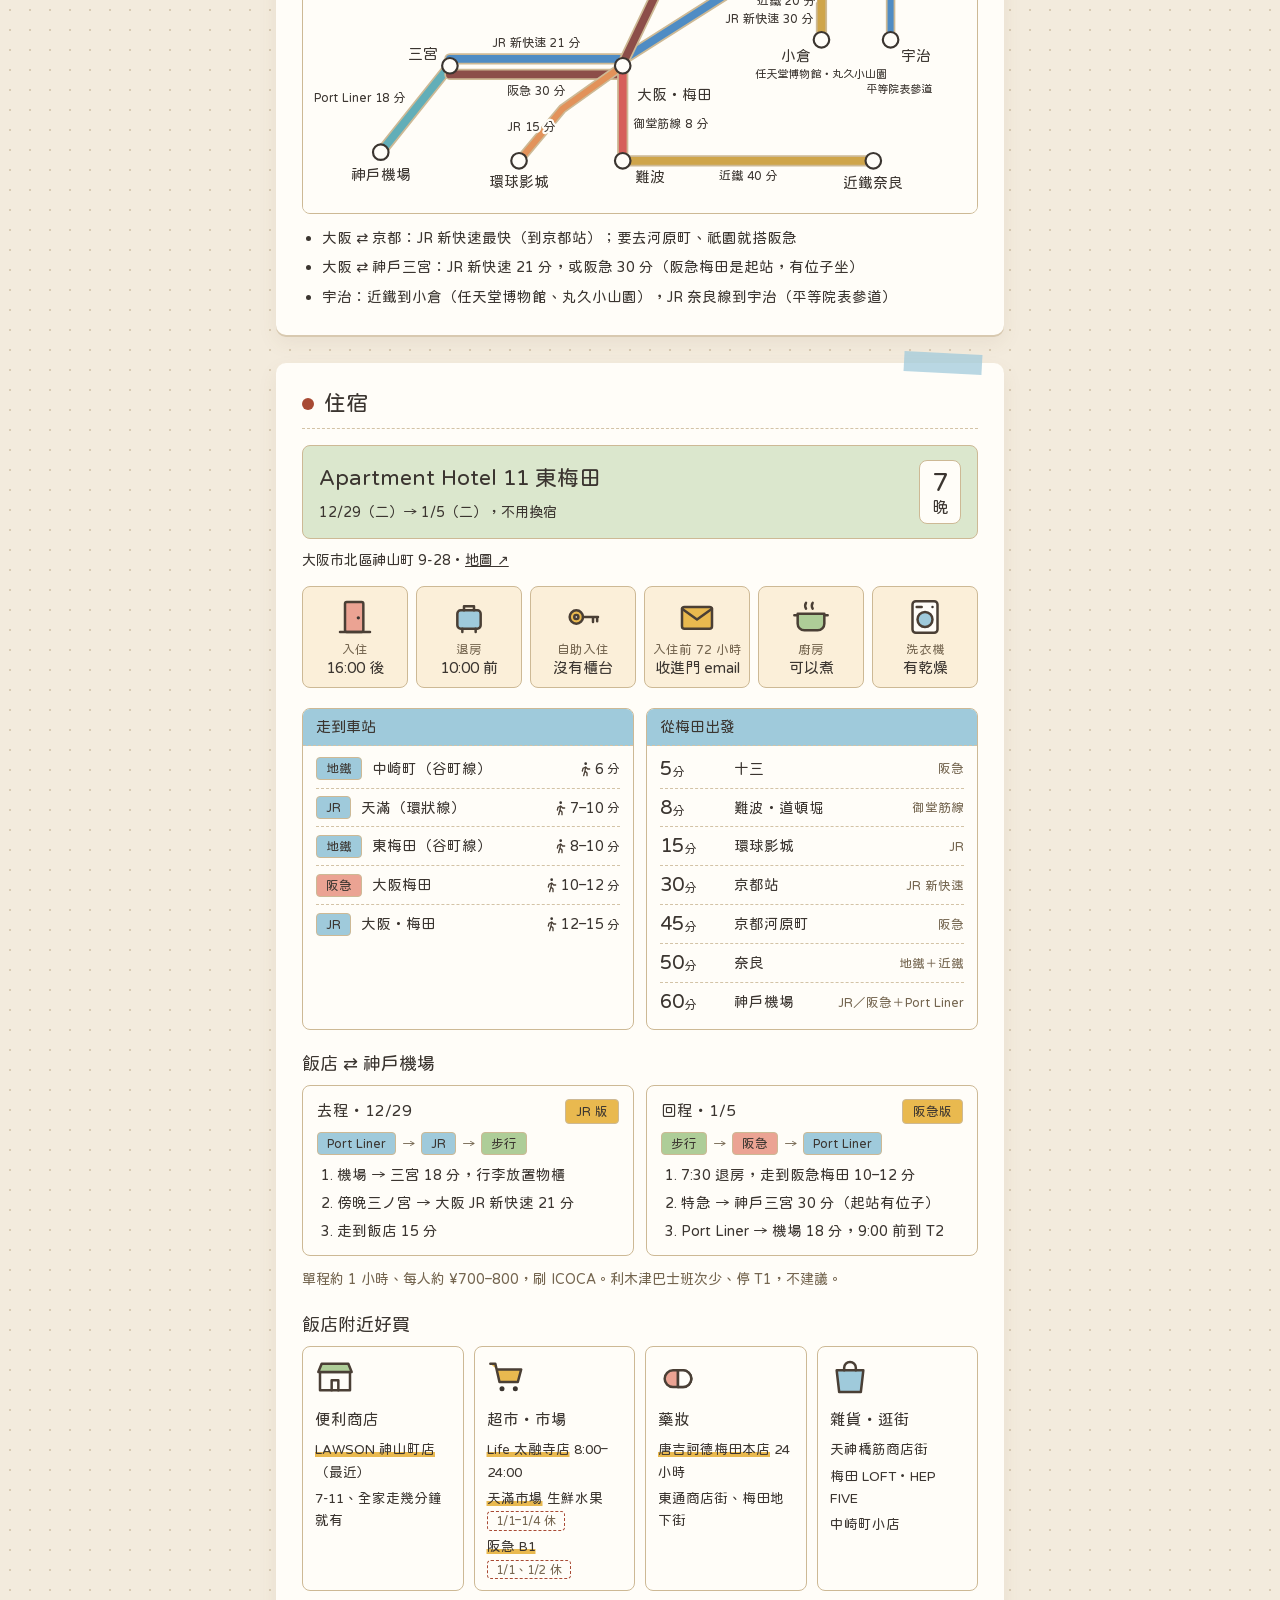
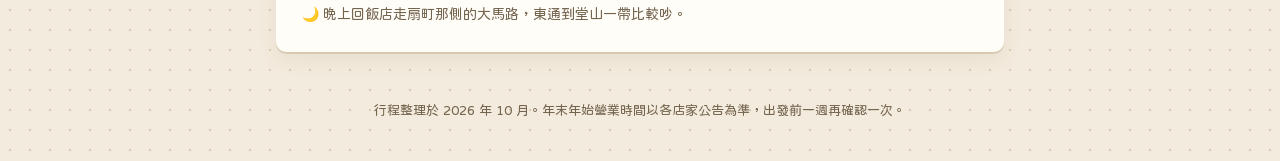
==== commit c2abd591: "省 Token 的檔案結構：資料拆成 js/data/、大張插圖搬到 js/art.js、原稿由 make-md.js 自動產生、加入 tools.py 截圖比對檢查與 lint-data.js（畫面" ====
--- a/index.html
+++ b/index.html
@@ -50,150 +50,7 @@
     <div class="page hero-card">
       <span class="tape l" aria-hidden="true"></span><span class="tape r" aria-hidden="true"></span>
       <div class="photo">
-    <svg class="hero-art day" viewBox="0 0 360 240" role="img" aria-label="繪本插圖：遠方的神戶港塔和京都塔、近處的八坂塔、紅色鳥居和幾棵樹，天上飄下神戶牛排、壽司、糰子、拉麵、飯糰、布丁、鯛魚燒、草莓千層、章魚燒和抹茶霜淇淋">
-      <g stroke="#3E3A39" stroke-width="3" stroke-linejoin="round" stroke-linecap="round">
-        <!-- 太陽（縮小、放在右上角，整顆露出來） -->
-        <g transform="translate(320 38) scale(.75) translate(-306 -48)" stroke-width="4">
-          <g class="sun-rays anim">
-            <line x1="306" y1="14" x2="306" y2="22"/><line x1="306" y1="74" x2="306" y2="82"/>
-            <line x1="272" y1="48" x2="280" y2="48"/><line x1="332" y1="48" x2="340" y2="48"/>
-            <line x1="282" y1="24" x2="288" y2="30"/><line x1="324" y1="66" x2="330" y2="72"/>
-            <line x1="330" y1="24" x2="324" y2="30"/><line x1="288" y1="66" x2="282" y2="72"/>
-          </g>
-          <circle cx="306" cy="48" r="18" fill="#F6D27A"/>
-        </g>
-        <!-- 雲 -->
-        <path class="cloud-a anim" d="M120 46 Q120 32 134 32 Q138 22 152 22 Q166 22 170 32 Q184 32 184 46 Z" fill="#FFFCF6"/>
-        <path class="cloud-b anim" d="M214 84 Q214 74 224 74 Q227 66 238 66 Q249 66 252 74 Q262 74 262 84 Z" fill="#FFFCF6"/>
-        <!-- 遠山 -->
-        <path d="M-4 176 L48 122 L92 158 L156 100 L222 162 L284 118 L364 172 L364 204 L-4 204 Z" fill="#A8D3E6"/>
-        <!-- 後方山丘：遠景的神戶港塔、京都塔畫小一點，站在這層 -->
-        <path d="M-4 186 Q50 172 120 180 Q190 188 250 178 Q310 168 364 178 L364 220 L-4 220 Z" fill="#B9DAA5"/>
-        <line x1="72" y1="186" x2="72" y2="179"/><circle cx="72" cy="177" r="5" fill="#B9DAA5"/>
-        <line x1="274" y1="180" x2="274" y2="174"/><circle cx="274" cy="172" r="5" fill="#B9DAA5"/>
-        <line x1="352" y1="184" x2="352" y2="178"/><circle cx="352" cy="177" r="4" fill="#B9DAA5"/>
-        <!-- 神戶港塔（遠景） -->
-        <g transform="translate(40 186) scale(0.7) translate(-28 -198)" stroke-width="4.29">
-          <line x1="28" y1="104" x2="28" y2="92"/>
-          <path d="M17 198 Q28 158 20 112 L36 112 Q28 158 39 198 Z" fill="#F2A497"/>
-          <path d="M20 112 L39 198 M36 112 L17 198 M22 140 L34 140 M21 170 L35 170" fill="none" stroke-width="2"/>
-          <rect x="16" y="102" width="24" height="10" rx="2" fill="#FFFCF6"/>
-        </g>
-        <!-- 京都塔（遠景） -->
-        <g transform="translate(318 188) scale(0.85) translate(-331 -198)" stroke-width="3.53">
-          <rect x="312" y="178" width="38" height="20" fill="#FFFCF6"/>
-          <path d="M318 186 L344 186" fill="none" stroke-width="2"/>
-          <path d="M327 178 L328 134 L334 134 L335 178 Z" fill="#FFFCF6"/>
-          <rect x="322" y="124" width="18" height="11" rx="4" fill="#FFFCF6"/>
-          <rect x="322" y="128" width="18" height="3" fill="#F2A497" stroke-width="0"/>
-          <path d="M328 124 L331 108 L334 124 Z" fill="#F2A497"/>
-        </g>
-        <!-- 地面 -->
-        <path d="M-4 196 Q90 186 180 194 Q270 202 364 192 L364 244 L-4 244 Z" fill="#B9DAA5"/>
-        <!-- 鳥居（中景） -->
-        <g transform="translate(230 199) scale(0.8) translate(-249 -198)" stroke-width="3.75">
-          <rect x="222" y="138" width="9" height="60" fill="#F2A497"/>
-          <rect x="267" y="138" width="9" height="60" fill="#F2A497"/>
-          <path d="M206 126 Q249 116 292 126 L290 136 L208 136 Z" fill="#F2A497"/>
-          <rect x="214" y="144" width="70" height="8" fill="#F2A497"/>
-          <rect x="245" y="136" width="8" height="8" fill="#F2A497"/>
-        </g>
-        <!-- 八坂塔（近景，最大） -->
-        <g transform="translate(100 206) scale(1.15) translate(-81 -196)" stroke-width="2.61">
-          <rect x="68" y="164" width="26" height="32" fill="#F6D27A"/>
-          <rect x="71" y="138" width="20" height="20" fill="#F6D27A"/>
-          <rect x="74" y="114" width="14" height="18" fill="#F6D27A"/>
-          <path d="M54 168 L108 168 L98 157 L64 157 Z" fill="#3E3A39"/>
-          <path d="M57 142 L105 142 L96 132 L66 132 Z" fill="#3E3A39"/>
-          <path d="M60 118 L102 118 L94 108 L68 108 Z" fill="#3E3A39"/>
-          <line x1="81" y1="108" x2="81" y2="86"/>
-          <circle cx="81" cy="96" r="2.5" fill="#3E3A39"/>
-          <rect x="77" y="178" width="8" height="18" fill="#FFFCF6"/>
-        </g>
-        <!-- 近景的樹 -->
-        <line x1="150" y1="205" x2="150" y2="196"/><circle cx="150" cy="189" r="10" fill="#B9DAA5"/>
-        <line x1="171" y1="203" x2="171" y2="196"/><circle cx="171" cy="193" r="6" fill="#B9DAA5"/>
-        <line x1="296" y1="206" x2="296" y2="198"/><circle cx="296" cy="193" r="8" fill="#B9DAA5"/>
-        <!-- 天上飄下來的日本美食（縮小一半）：神戶牛排、握壽司、三色糰子、拉麵、飯糰、布丁、鯛魚燒、草莓千層、章魚燒、抹茶霜淇淋 -->
-        <!-- 神戶牛排 -->
-        <g class="fall f1 anim"><g transform="translate(22 236) scale(.5)" stroke-width="4">
-          <ellipse cx="0" cy="-7" rx="38" ry="7" fill="#FFFCF6"/>
-          <path d="M-24 -14 Q-27 -25 -10 -26 Q8 -31 21 -25 Q30 -19 23 -11 Q2 -4 -17 -8 Z" fill="#F2A497"/>
-          <path d="M-18 -17 Q-8 -23 1 -18 Q9 -14 18 -21 M-12 -11 Q-2 -15 8 -11" fill="none" stroke="#FFFCF6" stroke-width="4"/>
-          <path d="M24 -8 Q28 -16 34 -10 Q30 -5 24 -8 Z" fill="#B9DAA5" stroke-width="3"/>
-          <g class="steam anim" fill="none"><path d="M-10 -32 Q-13 -37 -10 -42 Q-7 -47 -10 -52"/><path d="M1 -35 Q-2 -40 1 -45 Q4 -50 1 -55"/><path d="M12 -32 Q9 -37 12 -42 Q15 -47 12 -52"/></g>
-        </g></g>
-        <!-- 握壽司 -->
-        <g class="fall f2 anim"><g transform="translate(58 236) scale(.5)" stroke-width="4">
-          <path d="M-18 -2 Q-20 -14 -14 -15 L14 -15 Q20 -14 18 -2 Z" fill="#FFFCF6"/>
-          <path d="M-21 -13 Q-20 -24 0 -24 Q20 -24 22 -15 Q0 -10 -21 -13 Z" fill="#F2A497"/>
-          <path d="M-12 -15 L-8 -21 M-2 -14 L2 -22 M8 -14 L11 -20" fill="none" stroke="#FFFCF6" stroke-width="3"/>
-        </g></g>
-        <!-- 三色糰子 -->
-        <g class="fall f3 anim"><g transform="translate(92 236) scale(.5)" stroke-width="4">
-          <line x1="0" y1="2" x2="0" y2="-50"/>
-          <circle cx="0" cy="-12" r="7" fill="#B9DAA5"/><circle cx="0" cy="-26" r="7" fill="#FFFCF6"/><circle cx="0" cy="-40" r="7" fill="#F2A497"/>
-        </g></g>
-        <!-- 拉麵 -->
-        <g class="fall f4 anim"><g transform="translate(128 236) scale(.5)" stroke-width="4">
-          <path d="M-6 -24 L14 -46 M0 -22 L19 -42" fill="none"/>
-          <path d="M-22 -18 L22 -18 Q20 0 0 0 Q-20 0 -22 -18 Z" fill="#F2A497"/>
-          <ellipse cx="0" cy="-18" rx="22" ry="5" fill="#F6D27A"/>
-          <path d="M-15 -18 Q-12 -21 -9 -18 Q-6 -21 -3 -18" fill="none" stroke-width="3"/>
-          <ellipse cx="10" cy="-19" rx="6" ry="4" fill="#FFFCF6"/><circle cx="10" cy="-19" r="2.2" fill="#F6D27A" stroke-width="0"/>
-        </g></g>
-        <!-- 飯糰 -->
-        <g class="fall f5 anim"><g transform="translate(164 236) scale(.5)" stroke-width="4">
-          <path d="M0 -36 Q6 -36 18 -10 Q22 0 12 0 L-12 0 Q-22 0 -18 -10 Q-6 -36 0 -36 Z" fill="#FFFCF6"/>
-          <rect x="-8" y="-14" width="16" height="14" fill="#3E3A39"/>
-          <circle cx="0" cy="-23" r="3" fill="#F2A497" stroke-width="0"/>
-        </g></g>
-        <!-- 布丁 -->
-        <g class="fall f6 anim"><g transform="translate(200 236) scale(.5)" stroke-width="4">
-          <ellipse cx="0" cy="-1" rx="20" ry="4" fill="#FFFCF6"/>
-          <path d="M-12 -2 L-8 -22 L8 -22 L12 -2 Z" fill="#F6D27A"/>
-          <path d="M-8 -22 L8 -22 L7 -17 Q0 -14 -7 -17 Z" fill="#3E3A39"/>
-          <path d="M-6 -23 Q-6 -29 0 -29 Q6 -29 6 -23 Z" fill="#FFFCF6"/>
-          <circle cx="0" cy="-32" r="3.5" fill="#F2A497"/>
-        </g></g>
-        <!-- 鯛魚燒 -->
-        <g class="fall f7 anim"><g transform="translate(236 236) scale(.5)" stroke-width="4">
-          <path d="M15 -12 L26 -22 L24 -12 L26 -2 Z" fill="#F6D27A"/>
-          <path d="M-20 -12 Q-14 -26 4 -24 Q14 -22 16 -12 Q14 -2 4 0 Q-14 2 -20 -12 Z" fill="#F6D27A"/>
-          <circle cx="-12" cy="-14" r="2" fill="#3E3A39" stroke-width="0"/>
-          <path d="M-2 -17 Q2 -12 -2 -7 M5 -17 Q9 -12 5 -7" fill="none" stroke-width="3"/>
-        </g></g>
-        <!-- 草莓千層 -->
-        <g class="fall f8 anim"><g transform="translate(272 236) scale(.5)" stroke-width="4">
-          <ellipse cx="0" cy="-1" rx="24" ry="4" fill="#FFFCF6"/>
-          <rect x="-17" y="-24" width="34" height="21" fill="#FFFCF6"/>
-          <path d="M-17 -19 L17 -19 M-17 -14 L17 -14 M-17 -9 L17 -9" fill="none" stroke="#F6D27A" stroke-width="5"/>
-          <path d="M-12 -24 Q-12 -34 -6 -34 Q0 -34 0 -24 Z M1 -24 Q1 -34 7 -34 Q13 -34 13 -24 Z" fill="#F2A497"/>
-          <path d="M-8 -34 L-6 -38 L-4 -34 M5 -34 L7 -38 L9 -34" fill="#B9DAA5"/>
-        </g></g>
-        <!-- 章魚燒 -->
-        <g class="fall f9 anim"><g transform="translate(308 236) scale(.5)" stroke-width="4">
-          <line x1="10" y1="-18" x2="20" y2="-32"/>
-          <path d="M-22 -10 L22 -10 L18 0 L-18 0 Z" fill="#FFFCF6"/>
-          <circle cx="-12" cy="-13" r="7" fill="#F6D27A"/><circle cx="12" cy="-13" r="7" fill="#F6D27A"/><circle cx="0" cy="-15" r="7" fill="#F6D27A"/>
-          <path d="M-16 -16 Q-12 -19 -8 -16 M-4 -18 Q0 -21 4 -18 M8 -16 Q12 -19 16 -16" fill="none" stroke-width="3"/>
-        </g></g>
-        <!-- 抹茶霜淇淋 -->
-        <g class="fall f10 anim"><g transform="translate(340 236) scale(.5)" stroke-width="4">
-          <path d="M-11 -29 L11 -29 L0 0 Z" fill="#F6D27A"/>
-          <path d="M-7 -22 L7 -22 M-4 -14 L4 -14" fill="none"/>
-          <path d="M-14 -28 Q-14 -39 0 -39 Q14 -39 14 -28 Z" fill="#B9DAA5"/>
-          <path d="M-10 -38 Q-10 -48 0 -48 Q10 -48 10 -38 Z" fill="#B9DAA5"/>
-          <path d="M-6 -47 Q-3 -56 0 -59 Q3 -56 6 -47 Z" fill="#B9DAA5"/>
-        </g></g>
-      </g>
-    </svg>
-    <svg class="hero-art night" viewBox="0 0 360 240" role="img" aria-label="深夜插圖：跨年煙火、通天閣、大阪城，貓和梗犬坐在小船上一起看煙火"><defs><linearGradient id="nsky" x1="0" y1="0" x2="0" y2="1"><stop offset="0" stop-color="#232541"/><stop offset=".72" stop-color="#3B2F48"/><stop offset="1" stop-color="#4A3446"/></linearGradient></defs><rect width="360" height="240" fill="url(#nsky)"/><g style="stroke:var(--art)" stroke-width="3" stroke-linejoin="round" stroke-linecap="round" fill="none"><!-- 星星 --><path class="twinkle" d="M30.0 24.3 Q31.2 28.8 35.7 30.0 Q31.2 31.2 30.0 35.7 Q28.8 31.2 24.3 30.0 Q28.8 28.8 30.0 24.3 Z" style="fill:#FFE9B8" stroke-width="0"/><path class="twinkle t2" d="M64.0 13.8 Q64.9 17.1 68.2 18.0 Q64.9 18.9 64.0 22.2 Q63.1 18.9 59.8 18.0 Q63.1 17.1 64.0 13.8 Z" style="fill:#FFE9B8" stroke-width="0"/><path class="twinkle" d="M150.0 19.8 Q150.9 23.1 154.2 24.0 Q150.9 24.9 150.0 28.2 Q149.1 24.9 145.8 24.0 Q149.1 23.1 150.0 19.8 Z" style="fill:#FFE9B8" stroke-width="0"/><path class="twinkle t2" d="M240.0 10.3 Q241.2 14.8 245.7 16.0 Q241.2 17.2 240.0 21.7 Q238.8 17.2 234.3 16.0 Q238.8 14.8 240.0 10.3 Z" style="fill:#FFE9B8" stroke-width="0"/><path class="twinkle" d="M330.0 21.8 Q330.9 25.1 334.2 26.0 Q330.9 26.9 330.0 30.2 Q329.1 26.9 325.8 26.0 Q329.1 25.1 330.0 21.8 Z" style="fill:#FFE9B8" stroke-width="0"/><path class="twinkle t2" d="M118.0 65.8 Q118.9 69.1 122.2 70.0 Q118.9 70.9 118.0 74.2 Q117.1 70.9 113.8 70.0 Q117.1 69.1 118.0 65.8 Z" style="fill:#FFE9B8" stroke-width="0"/><path class="twinkle" d="M176.0 86.3 Q177.2 90.8 181.7 92.0 Q177.2 93.2 176.0 97.7 Q174.8 93.2 170.3 92.0 Q174.8 90.8 176.0 86.3 Z" style="fill:#FFE9B8" stroke-width="0"/><path class="twinkle t2" d="M26.0 91.8 Q26.9 95.1 30.2 96.0 Q26.9 96.9 26.0 100.2 Q25.1 96.9 21.8 96.0 Q25.1 95.1 26.0 91.8 Z" style="fill:#FFE9B8" stroke-width="0"/><path class="twinkle" d="M312.0 105.8 Q312.9 109.1 316.2 110.0 Q312.9 110.9 312.0 114.2 Q311.1 110.9 307.8 110.0 Q311.1 109.1 312.0 105.8 Z" style="fill:#FFE9B8" stroke-width="0"/><path class="twinkle t2" d="M262.0 56.3 Q263.2 60.8 267.7 62.0 Q263.2 63.2 262.0 67.7 Q260.8 63.2 256.3 62.0 Q260.8 60.8 262.0 56.3 Z" style="fill:#FFE9B8" stroke-width="0"/><!-- 月亮 --><path d="M318 30 A18 18 0 1 0 334 62 A14 14 0 1 1 318 30 Z" style="fill:#F3D58A" stroke-width="1.5"/><!-- 煙火 --><g class="fw fw-1" style="stroke:#EE9583" stroke-width="2.5" stroke-linecap="round"><line x1="102.5" y1="62.0" x2="122.0" y2="62.0"/><circle cx="127.0" cy="62.0" r="1.6" style="fill:#EE9583" stroke-width="0"/><line x1="101.1" y1="67.2" x2="118.0" y2="77.0"/><circle cx="122.3" cy="79.5" r="1.6" style="fill:#EE9583" stroke-width="0"/><line x1="97.2" y1="71.1" x2="107.0" y2="88.0"/><circle cx="109.5" cy="92.3" r="1.6" style="fill:#EE9583" stroke-width="0"/><line x1="92.0" y1="72.5" x2="92.0" y2="92.0"/><circle cx="92.0" cy="97.0" r="1.6" style="fill:#EE9583" stroke-width="0"/><line x1="86.8" y1="71.1" x2="77.0" y2="88.0"/><circle cx="74.5" cy="92.3" r="1.6" style="fill:#EE9583" stroke-width="0"/><line x1="82.9" y1="67.2" x2="66.0" y2="77.0"/><circle cx="61.7" cy="79.5" r="1.6" style="fill:#EE9583" stroke-width="0"/><line x1="81.5" y1="62.0" x2="62.0" y2="62.0"/><circle cx="57.0" cy="62.0" r="1.6" style="fill:#EE9583" stroke-width="0"/><line x1="82.9" y1="56.8" x2="66.0" y2="47.0"/><circle cx="61.7" cy="44.5" r="1.6" style="fill:#EE9583" stroke-width="0"/><line x1="86.8" y1="52.9" x2="77.0" y2="36.0"/><circle cx="74.5" cy="31.7" r="1.6" style="fill:#EE9583" stroke-width="0"/><line x1="92.0" y1="51.5" x2="92.0" y2="32.0"/><circle cx="92.0" cy="27.0" r="1.6" style="fill:#EE9583" stroke-width="0"/><line x1="97.2" y1="52.9" x2="107.0" y2="36.0"/><circle cx="109.5" cy="31.7" r="1.6" style="fill:#EE9583" stroke-width="0"/><line x1="101.1" y1="56.7" x2="118.0" y2="47.0"/><circle cx="122.3" cy="44.5" r="1.6" style="fill:#EE9583" stroke-width="0"/><circle cx="92" cy="62" r="3" style="fill:#EE9583" stroke-width="0"/></g><g class="fw fw-2" style="stroke:#F0C36A" stroke-width="2.5" stroke-linecap="round"><line x1="212.4" y1="44.0" x2="228.0" y2="44.0"/><circle cx="233.0" cy="44.0" r="1.6" style="fill:#F0C36A" stroke-width="0"/><line x1="211.3" y1="48.2" x2="224.8" y2="56.0"/><circle cx="229.1" cy="58.5" r="1.6" style="fill:#F0C36A" stroke-width="0"/><line x1="208.2" y1="51.3" x2="216.0" y2="64.8"/><circle cx="218.5" cy="69.1" r="1.6" style="fill:#F0C36A" stroke-width="0"/><line x1="204.0" y1="52.4" x2="204.0" y2="68.0"/><circle cx="204.0" cy="73.0" r="1.6" style="fill:#F0C36A" stroke-width="0"/><line x1="199.8" y1="51.3" x2="192.0" y2="64.8"/><circle cx="189.5" cy="69.1" r="1.6" style="fill:#F0C36A" stroke-width="0"/><line x1="196.7" y1="48.2" x2="183.2" y2="56.0"/><circle cx="178.9" cy="58.5" r="1.6" style="fill:#F0C36A" stroke-width="0"/><line x1="195.6" y1="44.0" x2="180.0" y2="44.0"/><circle cx="175.0" cy="44.0" r="1.6" style="fill:#F0C36A" stroke-width="0"/><line x1="196.7" y1="39.8" x2="183.2" y2="32.0"/><circle cx="178.9" cy="29.5" r="1.6" style="fill:#F0C36A" stroke-width="0"/><line x1="199.8" y1="36.7" x2="192.0" y2="23.2"/><circle cx="189.5" cy="18.9" r="1.6" style="fill:#F0C36A" stroke-width="0"/><line x1="204.0" y1="35.6" x2="204.0" y2="20.0"/><circle cx="204.0" cy="15.0" r="1.6" style="fill:#F0C36A" stroke-width="0"/><line x1="208.2" y1="36.7" x2="216.0" y2="23.2"/><circle cx="218.5" cy="18.9" r="1.6" style="fill:#F0C36A" stroke-width="0"/><line x1="211.3" y1="39.8" x2="224.8" y2="32.0"/><circle cx="229.1" cy="29.5" r="1.6" style="fill:#F0C36A" stroke-width="0"/><circle cx="204" cy="44" r="3" style="fill:#F0C36A" stroke-width="0"/></g><g class="fw fw-3" style="stroke:#9ED0DE" stroke-width="2.5" stroke-linecap="round"><line x1="275.0" y1="98.0" x2="288.0" y2="98.0"/><circle cx="293.0" cy="98.0" r="1.6" style="fill:#9ED0DE" stroke-width="0"/><line x1="274.1" y1="101.5" x2="285.3" y2="108.0"/><circle cx="289.7" cy="110.5" r="1.6" style="fill:#9ED0DE" stroke-width="0"/><line x1="271.5" y1="104.1" x2="278.0" y2="115.3"/><circle cx="280.5" cy="119.7" r="1.6" style="fill:#9ED0DE" stroke-width="0"/><line x1="268.0" y1="105.0" x2="268.0" y2="118.0"/><circle cx="268.0" cy="123.0" r="1.6" style="fill:#9ED0DE" stroke-width="0"/><line x1="264.5" y1="104.1" x2="258.0" y2="115.3"/><circle cx="255.5" cy="119.7" r="1.6" style="fill:#9ED0DE" stroke-width="0"/><line x1="261.9" y1="101.5" x2="250.7" y2="108.0"/><circle cx="246.3" cy="110.5" r="1.6" style="fill:#9ED0DE" stroke-width="0"/><line x1="261.0" y1="98.0" x2="248.0" y2="98.0"/><circle cx="243.0" cy="98.0" r="1.6" style="fill:#9ED0DE" stroke-width="0"/><line x1="261.9" y1="94.5" x2="250.7" y2="88.0"/><circle cx="246.3" cy="85.5" r="1.6" style="fill:#9ED0DE" stroke-width="0"/><line x1="264.5" y1="91.9" x2="258.0" y2="80.7"/><circle cx="255.5" cy="76.3" r="1.6" style="fill:#9ED0DE" stroke-width="0"/><line x1="268.0" y1="91.0" x2="268.0" y2="78.0"/><circle cx="268.0" cy="73.0" r="1.6" style="fill:#9ED0DE" stroke-width="0"/><line x1="271.5" y1="91.9" x2="278.0" y2="80.7"/><circle cx="280.5" cy="76.3" r="1.6" style="fill:#9ED0DE" stroke-width="0"/><line x1="274.1" y1="94.5" x2="285.3" y2="88.0"/><circle cx="289.7" cy="85.5" r="1.6" style="fill:#9ED0DE" stroke-width="0"/><circle cx="268" cy="98" r="3" style="fill:#9ED0DE" stroke-width="0"/></g><!-- 遠方街景 --><path d="M-4 170 L-4 150 L22 150 L22 138 L40 138 L40 156 L58 156 L58 144 L72 144 L72 170 Z" style="fill:#2A2433"/><path d="M250 170 L250 146 L268 146 L268 134 L286 134 L286 152 L300 152 L300 140 L318 140 L318 158 L364 158 L364 170 Z" style="fill:#2A2433"/><rect x="24" y="152" width="5" height="5" style="fill:#F0C36A" stroke-width="0"/><rect x="62" y="150" width="5" height="5" style="fill:#F0C36A" stroke-width="0"/><rect x="272" y="140" width="5" height="5" style="fill:#F0C36A" stroke-width="0"/><rect x="306" y="146" width="5" height="5" style="fill:#F0C36A" stroke-width="0"/><!-- 通天閣 --><path d="M118 170 L130 112 L142 112 L154 170" style="fill:#2A2433"/><rect x="124" y="98" width="24" height="14" rx="2" style="fill:#3A3247"/><line x1="136" y1="98" x2="136" y2="82"/><rect x="128" y="102" width="16" height="5" style="fill:#F0C36A" stroke-width="0"/><path d="M124 140 L148 140" /><!-- 大阪城 --><path d="M176 170 L176 146 L226 146 L226 170 Z" style="fill:#2A2433"/><path d="M170 148 L232 148 L222 138 L180 138 Z" style="fill:#5B5070"/><rect x="184" y="124" width="34" height="14" style="fill:#2A2433"/><path d="M178 126 L224 126 L214 116 L188 116 Z" style="fill:#5B5070"/><rect x="192" y="104" width="18" height="12" style="fill:#2A2433"/><path d="M186 106 L216 106 L208 96 L194 96 Z" style="fill:#5B5070"/><path d="M196 96 L198 90 M206 96 L204 90" /><rect x="196" y="152" width="10" height="18" style="fill:#F0C36A" stroke-width="2"/><!-- 河岸 --><path d="M-4 168 Q90 162 180 168 Q270 174 364 166 L364 244 L-4 244 Z" style="fill:#2E3550"/><path d="M30 184 L70 184 M110 192 L160 192 M250 186 L300 186" style="stroke:#5B5070" stroke-width="2.5"/><!-- 貓和梗犬坐在小船上，背對我們一起看煙火 --><g class="pets">
-<!-- 貓的尾巴繞到狗那邊 --><path class="cat-tail" d="M172 202 Q188 204 190 192 Q191 186 186 186" fill="none" stroke-width="8"/><path class="cat-tail" d="M172 202 Q188 204 190 192 Q191 186 186 186" fill="none" style="stroke:#E8A86B" stroke-width="4.5"/>
-<!-- 貓 --><path d="M147 210 Q145 184 162 181 Q179 184 177 210 Z" style="fill:#E8A86B"/><g transform="rotate(9 162 172)"><path d="M151 167 L149 153 L159 162 Z" style="fill:#E8A86B"/><path d="M173 167 L175 153 L165 162 Z" style="fill:#E8A86B"/><circle cx="162" cy="172" r="12.5" style="fill:#E8A86B"/><path d="M157 162 L157 168 M162 160.5 L162 167 M167 162 L167 168" style="stroke:#B8703F" stroke-width="2"/></g><path d="M152 192 Q162 196 172 192" fill="none" style="stroke:#B8703F" stroke-width="2"/>
-<!-- 梗犬：方頭、折耳、鬍鬚亂亂的 --><path class="dog-tail" d="M206 196 Q212 190 211 182" fill="none" stroke-width="7"/><path class="dog-tail" d="M206 196 Q212 190 211 182" fill="none" style="stroke:#F2E6D0" stroke-width="3.5"/><path d="M184 210 Q182 182 198 180 Q214 182 212 210 Z" style="fill:#F2E6D0"/><path d="M188 196 Q198 190 208 196 L209 206 Q198 202 187 206 Z" style="fill:#C9925E" stroke-width="0"/><g transform="rotate(-9 198 170)"><rect x="185" y="158" width="26" height="23" rx="7" style="fill:#F2E6D0"/><path d="M195 159 L197 154 L199 158 L201 154 L203 159" fill="none" stroke-width="2"/><path d="M187 158 L180 170 L192 163 Z" style="fill:#C9925E"/><path d="M209 158 L216 170 L204 163 Z" style="fill:#C9925E"/></g><path d="M187 182 Q198 186 209 182" fill="none" style="stroke:#EE9583" stroke-width="3.5"/>
-<!-- 兩隻中間冒愛心 --><path class="pet-heart" d="M180.0 134.2 C175.4 128.5 168.5 131.9 170.8 137.7 C171.9 141.2 180.0 145.8 180.0 145.8 C180.0 145.8 188.1 141.2 189.2 137.7 C191.5 131.9 184.6 128.5 180.0 134.2 Z" style="fill:#EE9583" stroke-width="2"/><path class="pet-heart h2" d="M192.0 122.5 C189.2 119.0 185.0 121.1 186.4 124.6 C187.1 126.7 192.0 129.5 192.0 129.5 C192.0 129.5 196.9 126.7 197.6 124.6 C199.0 121.1 194.8 119.0 192.0 122.5 Z" style="fill:#EE9583" stroke-width="1.5"/></g>
-<!-- 小船 --><path d="M132 206 L228 206 L218 226 L142 226 Z" style="fill:#7A6448"/><path d="M150 216 L210 216" style="stroke:#5A4A36" stroke-width="2"/></g></svg>
+    <div class="art-slot" data-art="hero"></div>
         <div class="stamp" aria-hidden="true"><div>KANSAI<b>8 DAYS</b>2026–27</div></div>
       </div>
       <div class="hero-body">
@@ -282,14 +139,14 @@
     <p class="sec-sub">只畫這趟會搭到的路線，是示意圖、不照實際比例；實際轉乘以站內指標為準。全部都可以刷 ICOCA。</p>
     <p class="map-hint">← 圖可以左右滑動 →</p>
     <h3 class="stay-h">大阪市區</h3>
-    <div class="map-wrap"><svg class="map-svg" viewBox="0 0 700 620" role="img" aria-labelledby="map1-t"><title id="map1-t">大阪市區地鐵示意圖：這趟會搭到的路線</title><rect class="m-bg" width="700" height="620"/><path class="m-case" d="M200 80 L130 40 L80 15" stroke-width="13"/><path class="m-ln m-hankyu" d="M200 80 L130 40 L80 15" stroke-width="9"/><path class="m-case" d="M60 240 L110 175 L170 135 L230 98 L455 98 L580 180 L640 230" stroke-width="13"/><path class="m-ln m-loop" d="M60 240 L110 175 L170 135 L230 98 L455 98 L580 180 L640 230" stroke-width="9"/><path class="m-case" d="M60 240 L60 330" stroke-width="11"/><path class="m-ln m-yume" d="M60 240 L60 330" stroke-width="7"/><path class="m-case" d="M230 150 L230 230 L230 300 L230 350 L230 410 L230 455 L230 500 L230 560" stroke-width="13"/><path class="m-ln m-mido" d="M230 150 L230 230 L230 300 L230 350 L230 410 L230 455 L230 500 L230 560" stroke-width="9"/><path class="m-case" d="M400 30 L400 115 L400 195 L400 250 L400 300 L400 350 L400 410 L400 465 L400 500 L230 500" stroke-width="13"/><path class="m-ln m-sakai" d="M400 30 L400 115 L400 195 L400 250 L400 300 L400 350 L400 410 L400 465 L400 500 L230 500" stroke-width="9"/><path class="m-case" d="M400 30 L330 30 L330 80 L300 110 L300 150 L300 195 L400 195 L490 195 L490 250 L490 310 L490 380" stroke-width="13"/><path class="m-ln m-tani" d="M400 30 L330 30 L330 80 L300 110 L300 150 L300 195 L400 195 L490 195 L490 250 L490 310 L490 380" stroke-width="9"/><path class="m-case" d="M230 230 L400 230 L400 250 L440 250 L490 250 L540 250 L580 180 L660 150" stroke-width="13"/><path class="m-ln m-keihan" d="M230 230 L400 230 L400 250 L440 250 L490 250 L540 250 L580 180 L660 150" stroke-width="9"/><path class="m-case" d="M230 410 L400 410 L640 410" stroke-width="13"/><path class="m-ln m-kintetsu" d="M230 410 L400 410 L640 410" stroke-width="9"/><path class="m-xfer" d="M170 135 L230 150"/><path class="m-xfer" d="M230 150 L300 150"/><path class="m-xfer" d="M200 80 L230 150"/><path class="m-xfer" d="M400 115 L455 98"/><circle class="m-st" cx="130" cy="40" r="6"/><circle class="m-st" cx="200" cy="80" r="9"/><circle class="m-st" cx="170" cy="135" r="9"/><circle class="m-st" cx="230" cy="150" r="9"/><circle class="m-st" cx="300" cy="150" r="6"/><circle class="m-st" cx="330" cy="80" r="6"/><circle class="m-st" cx="400" cy="30" r="9"/><circle class="m-st" cx="400" cy="115" r="6"/><circle class="m-st" cx="455" cy="98" r="6"/><circle class="m-st" cx="400" cy="195" r="9"/><circle class="m-st" cx="400" cy="250" r="9"/><circle class="m-st" cx="400" cy="300" r="6"/><circle class="m-st" cx="400" cy="350" r="6"/><circle class="m-st" cx="400" cy="410" r="9"/><circle class="m-st" cx="400" cy="465" r="6"/><circle class="m-st" cx="230" cy="500" r="9"/><circle class="m-st" cx="230" cy="230" r="9"/><circle class="m-st" cx="230" cy="300" r="6"/><circle class="m-st" cx="230" cy="350" r="6"/><circle class="m-st" cx="230" cy="410" r="9"/><circle class="m-st" cx="230" cy="455" r="6"/><circle class="m-st" cx="230" cy="560" r="9"/><circle class="m-st" cx="490" cy="250" r="9"/><circle class="m-st" cx="490" cy="310" r="6"/><circle class="m-st" cx="580" cy="180" r="9"/><circle class="m-st" cx="110" cy="175" r="6"/><circle class="m-st" cx="60" cy="240" r="9"/><circle class="m-st" cx="60" cy="330" r="6"/><g transform="translate(352 128)"><path d="M0 -15 L4.4 -5 L15 -4.6 L7 2.6 L9.6 13 L0 7.2 L-9.6 13 L-7 2.6 L-15 -4.6 L-4.4 -5 Z" class="m-hotel"/></g><text class="m-lab" x="352" y="160" text-anchor="middle" font-size="16">飯店</text><text class="m-lab m-sub" x="352" y="177" text-anchor="middle" font-size="13">神山町</text><text class="m-lab" x="118" y="62" text-anchor="end" font-size="16">十三</text><text class="m-lab" x="214" y="74" text-anchor="start" font-size="16">阪急大阪梅田</text><text class="m-lab" x="156" y="131" text-anchor="end" font-size="16">大阪（JR）</text><text class="m-lab m-sub" x="156" y="148" text-anchor="end" font-size="13">LUCUA・空中庭園</text><text class="m-lab" x="216" y="172" text-anchor="end" font-size="16">梅田</text><text class="m-lab" x="288" y="170" text-anchor="end" font-size="16">東梅田</text><text class="m-lab" x="342" y="72" text-anchor="start" font-size="16">中崎町</text><text class="m-lab" x="414" y="26" text-anchor="start" font-size="16">天神橋筋六丁目</text><text class="m-lab" x="414" y="125" text-anchor="start" font-size="16">扇町</text><text class="m-lab" x="465" y="82" text-anchor="start" font-size="16">天滿（JR）</text><text class="m-lab m-sub" x="465" y="99" text-anchor="start" font-size="13">天神橋筋・天滿市場</text><text class="m-lab" x="414" y="187" text-anchor="start" font-size="16">南森町</text><text class="m-lab" x="388" y="274" text-anchor="end" font-size="16">北濱</text><text class="m-lab" x="414" y="305" text-anchor="start" font-size="16">堺筋本町</text><text class="m-lab" x="414" y="355" text-anchor="start" font-size="16">長堀橋</text><text class="m-lab" x="414" y="402" text-anchor="start" font-size="16">日本橋</text><text class="m-lab m-sub" x="414" y="419" text-anchor="start" font-size="13">黑門市場</text><text class="m-lab" x="414" y="470" text-anchor="start" font-size="16">惠美須町</text><text class="m-lab m-sub" x="414" y="487" text-anchor="start" font-size="13">新世界</text><text class="m-lab" x="216" y="235" text-anchor="end" font-size="16">淀屋橋</text><text class="m-lab m-sub" x="216" y="252" text-anchor="end" font-size="13">中之島</text><text class="m-lab" x="216" y="305" text-anchor="end" font-size="16">本町</text><text class="m-lab" x="216" y="355" text-anchor="end" font-size="16">心齋橋</text><text class="m-lab m-sub" x="216" y="372" text-anchor="end" font-size="13">心齋橋筋</text><text class="m-lab" x="216" y="415" text-anchor="end" font-size="16">難波</text><text class="m-lab m-sub" x="216" y="432" text-anchor="end" font-size="13">道頓堀・法善寺</text><text class="m-lab" x="216" y="460" text-anchor="end" font-size="16">大國町</text><text class="m-lab" x="216" y="505" text-anchor="end" font-size="16">動物園前</text><text class="m-lab m-sub" x="216" y="522" text-anchor="end" font-size="13">新世界</text><text class="m-lab" x="244" y="565" text-anchor="start" font-size="16">天王寺</text><text class="m-lab m-sub" x="244" y="582" text-anchor="start" font-size="13">HARUKAS 300</text><text class="m-lab" x="504" y="274" text-anchor="start" font-size="16">天滿橋</text><text class="m-lab m-sub" x="504" y="291" text-anchor="start" font-size="13">COBATOPAN</text><text class="m-lab" x="504" y="315" text-anchor="start" font-size="16">谷町四丁目</text><text class="m-lab m-sub" x="504" y="332" text-anchor="start" font-size="13">大阪城</text><text class="m-lab" x="588" y="164" text-anchor="start" font-size="16">京橋</text><text class="m-lab" x="98" y="169" text-anchor="end" font-size="16">福島</text><text class="m-lab" x="46" y="234" text-anchor="end" font-size="16">西九條</text><text class="m-lab" x="74" y="335" text-anchor="start" font-size="16">環球城</text><text class="m-lab m-sub" x="74" y="352" text-anchor="start" font-size="13">環球影城</text><text class="m-lab" x="84" y="12" text-anchor="start" font-size="13">往京都・神戶（阪急）</text><text class="m-lab" x="560" y="400" text-anchor="start" font-size="13">往奈良（近鐵）</text><text class="m-lab" x="600" y="138" text-anchor="start" font-size="13">往京都（京阪）</text><text class="m-lab" x="495" y="395" text-anchor="start" font-size="13">往天王寺</text><text class="m-lab" x="600" y="250" text-anchor="start" font-size="13">環狀線</text><g transform="translate(470 470)"><rect class="m-sw m-mido" x="0" y="-6" width="26" height="10" rx="5"/><text class="m-lab" x="34" y="3" font-size="14">御堂筋線（地鐵）</text><rect class="m-sw m-tani" x="0" y="14" width="26" height="10" rx="5"/><text class="m-lab" x="34" y="23" font-size="14">谷町線（地鐵）</text><rect class="m-sw m-sakai" x="0" y="34" width="26" height="10" rx="5"/><text class="m-lab" x="34" y="43" font-size="14">堺筋線（地鐵）</text><rect class="m-sw m-loop" x="0" y="54" width="26" height="10" rx="5"/><text class="m-lab" x="34" y="63" font-size="14">JR 環狀線・夢咲線</text><rect class="m-sw m-hankyu" x="0" y="74" width="26" height="10" rx="5"/><text class="m-lab" x="34" y="83" font-size="14">阪急</text><rect class="m-sw m-keihan" x="0" y="94" width="26" height="10" rx="5"/><text class="m-lab" x="34" y="103" font-size="14">京阪</text><rect class="m-sw m-kintetsu" x="0" y="114" width="26" height="10" rx="5"/><text class="m-lab" x="34" y="123" font-size="14">近鐵</text></g></svg></div>
+    <div class="map-wrap"><div class="art-slot" data-art="map1"></div></div>
     <ul class="stay-list">
       <li>飯店最近的站：中崎町（谷町線，約 6 分）、扇町（堺筋線）、JR 天滿（環狀線，約 7–10 分）</li>
       <li>梅田、東梅田、大阪（JR）、大阪梅田（阪急）其實是同一區，地下街互通，虛線是步行轉乘</li>
       <li>去難波、心齋橋搭御堂筋線；去黑門市場、新世界搭堺筋線最直接</li>
     </ul>
     <h3 class="stay-h">關西各城市</h3>
-    <div class="map-wrap"><svg class="map-svg" viewBox="0 0 780 400" role="img" aria-labelledby="map2-t"><title id="map2-t">關西各城市之間的交通示意圖</title><rect class="m-bg" width="780" height="400"/><path class="m-case" d="M90 330 L170 230" stroke-width="13"/><path class="m-ln m-port" d="M90 330 L170 230" stroke-width="9"/><path class="m-case" d="M170 222 L372 222 L580 90" stroke-width="13"/><path class="m-ln m-jr" d="M170 222 L372 222 L580 90" stroke-width="9"/><path class="m-case" d="M170 240 L366 240 L366 236 L450 60" stroke-width="13"/><path class="m-ln m-hankyu" d="M170 240 L366 240 L366 236 L450 60" stroke-width="9"/><path class="m-case" d="M580 90 L600 130 L600 200" stroke-width="13"/><path class="m-ln m-kintetsu" d="M580 90 L600 130 L600 200" stroke-width="9"/><path class="m-case" d="M580 90 L680 130 L680 200" stroke-width="11"/><path class="m-ln m-jr" d="M580 90 L680 130 L680 200" stroke-width="7"/><path class="m-case" d="M370 230 L370 340" stroke-width="13"/><path class="m-ln m-mido" d="M370 230 L370 340" stroke-width="9"/><path class="m-case" d="M370 340 L660 340" stroke-width="13"/><path class="m-ln m-kintetsu" d="M370 340 L660 340" stroke-width="9"/><path class="m-case" d="M370 230 L300 280 L250 340" stroke-width="11"/><path class="m-ln m-loop" d="M370 230 L300 280 L250 340" stroke-width="7"/><circle class="m-st" cx="90" cy="330" r="9"/><circle class="m-st" cx="170" cy="230" r="9"/><circle class="m-st" cx="370" cy="230" r="9"/><circle class="m-st" cx="370" cy="340" r="9"/><circle class="m-st" cx="250" cy="340" r="9"/><circle class="m-st" cx="580" cy="90" r="9"/><circle class="m-st" cx="450" cy="60" r="9"/><circle class="m-st" cx="600" cy="200" r="9"/><circle class="m-st" cx="680" cy="200" r="9"/><circle class="m-st" cx="660" cy="340" r="9"/><text class="m-lab" x="90" y="362" text-anchor="middle" font-size="17">神戶機場</text><text class="m-lab" x="156" y="222" text-anchor="end" font-size="17">三宮</text><text class="m-lab" x="386" y="270" text-anchor="start" font-size="17">大阪・梅田</text><text class="m-lab" x="384" y="364" text-anchor="start" font-size="17">難波</text><text class="m-lab" x="250" y="370" text-anchor="middle" font-size="17">環球影城</text><text class="m-lab" x="594" y="84" text-anchor="start" font-size="17">京都站</text><text class="m-lab" x="436" y="56" text-anchor="end" font-size="17">京都河原町</text><text class="m-lab" x="588" y="224" text-anchor="end" font-size="17">小倉</text><text class="m-lab" x="692" y="224" text-anchor="start" font-size="17">宇治</text><text class="m-lab" x="660" y="372" text-anchor="middle" font-size="17">近鐵奈良</text><text class="m-lab" x="118" y="272" text-anchor="end" font-size="14">Port Liner 18 分</text><text class="m-lab" x="270" y="208" text-anchor="middle" font-size="14">JR 新快速 21 分</text><text class="m-lab" x="270" y="264" text-anchor="middle" font-size="14">阪急 30 分</text><text class="m-lab" x="490" y="180" text-anchor="start" font-size="14">JR 新快速 30 分</text><text class="m-lab" x="396" y="140" text-anchor="end" font-size="14">阪急 45 分</text><text class="m-lab" x="592" y="160" text-anchor="end" font-size="14">近鐵 20 分</text><text class="m-lab" x="712" y="104" text-anchor="middle" font-size="14">JR 奈良線 20 分</text><text class="m-lab" x="382" y="302" text-anchor="start" font-size="14">御堂筋線 8 分</text><text class="m-lab" x="515" y="362" text-anchor="middle" font-size="14">近鐵 40 分</text><text class="m-lab" x="292" y="306" text-anchor="end" font-size="14">JR 15 分</text><text class="m-lab" x="600" y="244" text-anchor="middle" font-size="13">任天堂博物館・丸久小山園</text><text class="m-lab" x="690" y="262" text-anchor="middle" font-size="13">平等院表參道</text></svg></div>
+    <div class="map-wrap"><div class="art-slot" data-art="map2"></div></div>
     <ul class="stay-list">
       <li>大阪 ⇄ 京都：JR 新快速最快（到京都站）；要去河原町、祇園就搭阪急</li>
       <li>大阪 ⇄ 神戶三宮：JR 新快速 21 分，或阪急 30 分（阪急梅田是起站，有位子坐）</li>
@@ -382,7 +239,13 @@
 <footer>行程整理於 2026 年 10 月。年末年始營業時間以各店家公告為準，出發前一週再確認一次。</footer>
 
 <script src="js/icons.js"></script>
-<script src="js/data.js"></script>
+<script src="js/art.js"></script>
+<script src="js/data/days.js"></script>
+<script src="js/data/todos.js"></script>
+<script src="js/data/plans.js"></script>
+<script src="js/data/spots.js"></script>
+<script src="js/data/foods.js"></script>
+<script src="js/data/ll.js"></script>
 <script src="js/main.js"></script>
 
 </body>
--- a/css/style.css
+++ b/css/style.css
@@ -1,25 +1,26 @@
 /* 字型：Huninn 只留網站用到的字（docs/make-font.py 產生），文字有改要重跑 */
 @font-face{font-family:"Huninn";src:url("../fonts/huninn-subset.woff2") format("woff2");font-display:swap}
-/* 版面：手機優先單欄繪本頁，固定頂欄；每個區塊是一張粗墨線框的「繪本頁」，內容寬度上限 720px */
-/* 車票手帳風：牛皮紙點點底，卡片像貼在手帳上的票券；框線用淡牛皮色，插圖線條另用 --art */
+/* 車票手帳風：牛皮紙點點底，每個區塊像貼在手帳上的票券（沒有粗墨框，靠紙張厚度陰影和撕線分區）。
+   手機優先單欄、固定頂欄，內容寬度上限 760px。框線用淡牛皮色 --edge，插圖線條另用 --art */
 :root{
   --kraft:#F3EBDD;      /* 手帳底（牛皮紙） */
   --dots:#D9CBB3;       /* 底紋小點 */
   --paper:#FFFDF8;      /* 票券白 */
   --paper-2:#FBEFD9;    /* 票根米色 */
   --ink:#3B3530;        /* 文字 */
-  --ink-soft:#857560;   /* 次要文字 */
+  --ink-soft:#74654F;   /* 次要文字 */
   --coral:#EBA393;      /* 珊瑚粉（紙膠帶） */
   --yama:#E9B94F;       /* 山吹黃（螢光筆） */
   --mizu:#9FCADB;       /* 水色（紙膠帶） */
   --take:#AECD98;       /* 若竹綠 */
-  --stamp:#B5523B;      /* 郵戳紅 */
+  --stamp:#A84A34;      /* 郵戳紅 */
   --on-stamp:#FFF3E6;   /* 郵戳紅上的字 */
   --edge:#CDB995;       /* 框線、虛線（淡牛皮色） */
   --rule:#D3C3A6;       /* 撕線 */
   --art:#4A3F35;        /* 插圖、圖示的線條 */
   --shadow:#D8C9B0;     /* 卡片底下的紙張厚度 */
   --sky:#FFF8EC;        /* 主圖背景 */
+  --lift:0 2px 0 var(--shadow),0 8px 20px rgba(120,90,50,.08); /* 票券浮在手帳上的陰影 */
   --line:1.5px;
   --r-lg:10px;
   --r-md:8px;
@@ -28,16 +29,16 @@
   --nav-h:58px;
   color-scheme:light;
 }
-/* 深色模式：夜裡的皮革手帳，低彩度 */
+/* 深色模式：夜裡的皮革手帳，低彩度；跟著手機設定，也可以用右上角按鈕切換 */
 :root[data-theme="dark"]{
   --kraft:#191715;--dots:#2C2824;--paper:#24211E;--paper-2:#2E2A25;--ink:#E6DCCB;--ink-soft:#A89A84;
-  --coral:#7A4E44;--yama:#7A6233;--mizu:#3F5560;--take:#4E5A42;--stamp:#D9826B;--on-stamp:#1D1A17;
+  --coral:#7A4E44;--yama:#6B552B;--mizu:#3F5560;--take:#4E5A42;--stamp:#D9826B;--on-stamp:#1D1A17;
   --edge:#4F463C;--rule:#5A5045;--art:#B3A58F;--shadow:#0F0D0B;--sky:#2A2622;color-scheme:dark;
 }
 @media (prefers-color-scheme:dark){
   :root:not([data-theme="light"]){
     --kraft:#191715;--dots:#2C2824;--paper:#24211E;--paper-2:#2E2A25;--ink:#E6DCCB;--ink-soft:#A89A84;
-    --coral:#7A4E44;--yama:#7A6233;--mizu:#3F5560;--take:#4E5A42;--stamp:#D9826B;--on-stamp:#1D1A17;
+    --coral:#7A4E44;--yama:#6B552B;--mizu:#3F5560;--take:#4E5A42;--stamp:#D9826B;--on-stamp:#1D1A17;
     --edge:#4F463C;--rule:#5A5045;--art:#B3A58F;--shadow:#0F0D0B;--sky:#2A2622;color-scheme:dark;
   }
 }
@@ -55,7 +56,8 @@
 *{box-sizing:border-box}
 html{scroll-behavior:smooth}
 body{
-  margin:0;background:var(--paper);color:var(--ink);
+  margin:0;color:var(--ink);
+  background-color:var(--kraft);background-image:radial-gradient(var(--dots) 1px,transparent 1.2px);background-size:20px 20px;
   font-family:var(--font);font-size:16px;line-height:1.65;
   -webkit-font-smoothing:antialiased;
 }
@@ -63,13 +65,13 @@
 p{margin:0}
 button{font:inherit;color:inherit}
 a{color:inherit}
-:focus-visible{outline:3px dashed var(--edge);outline-offset:3px;border-radius:10px}
+:focus-visible{outline:2px dashed var(--stamp);outline-offset:3px;border-radius:6px}
 
 /* ---------- 頂端固定選單 ---------- */
 .nav{
   position:fixed;top:0;left:0;right:0;z-index:20;
   padding-top:env(safe-area-inset-top,0px);
-  background:var(--paper);border-bottom:var(--line) solid var(--edge);
+  background:var(--paper);border-bottom:var(--line) solid var(--edge);box-shadow:0 2px 0 var(--shadow);
 }
 .nav-in{
   max-width:760px;margin:0 auto;height:var(--nav-h);
@@ -81,13 +83,13 @@
 .nav-links::-webkit-scrollbar{display:none}
 .nav-links a{
   text-decoration:none;font-size:14px;padding:9px 10px;border-radius:var(--r-sm);
-  border:2px solid transparent;white-space:nowrap;
-}
-.nav-links a:hover{border-color:var(--ink);background:var(--yama)}
+  border:var(--line) solid transparent;white-space:nowrap;
+}
+.nav-links a:hover,.nav-links a.nav-page{border-color:var(--edge);background:var(--paper-2)}
 /* 深淺色切換按鈕 */
 .theme-btn{
   flex:none;width:40px;height:40px;display:grid;place-items:center;cursor:pointer;
-  border:2px solid var(--edge);border-radius:50%;background:var(--paper-2);padding:0;
+  border:var(--line) solid var(--edge);border-radius:50%;background:var(--paper-2);padding:0;
 }
 .theme-btn svg{width:22px;height:22px}
 .theme-btn .sun{display:none}
@@ -103,30 +105,40 @@
   .nav-links{
     position:fixed;left:0;right:0;bottom:0;margin:0;gap:4px;justify-content:space-around;
     padding:6px 8px calc(6px + env(safe-area-inset-bottom,0px));
-    background:var(--paper);border-top:var(--line) solid var(--edge);
+    background:var(--paper);border-top:var(--line) solid var(--edge);box-shadow:0 -2px 0 var(--shadow);
   }
   .nav-links a{flex:1;text-align:center;padding:10px 4px;font-size:14.5px}
   .nav-arrow{display:none}
   main{padding-bottom:calc(96px + env(safe-area-inset-bottom,0px))}
   footer{padding-bottom:calc(90px + env(safe-area-inset-bottom,0px))}
 }
-.nav-links a.nav-page{border-color:var(--ink);background:var(--yama);white-space:nowrap}
 
 main{max-width:760px;margin:0 auto;padding-inline:16px;padding-block:calc(var(--nav-h) + 18px) 48px;display:flex;flex-direction:column;gap:28px}
 section{scroll-margin-top:calc(var(--nav-h) + 16px)}
 
+/* 每個區塊：票券白紙＋上緣一段紙膠帶（粉、藍、綠輪流） */
 .page{
-  background:var(--paper);border:var(--line) solid var(--edge);border-radius:var(--r-lg);
-  padding:22px 18px;box-shadow:5px 5px 0 var(--shadow);
-}
-.sec-head{display:flex;align-items:center;gap:10px;margin-bottom:16px}
-.sec-head h2{font-size:24px}
-.sec-head .dot{width:16px;height:16px;border-radius:50%;border:var(--line) solid var(--edge);flex:none}
-.sec-sub{font-size:14px;color:var(--ink-soft);margin-top:-8px;margin-bottom:16px}
-
-/* ---------- 首頁 ---------- */
-.hero{padding:0;overflow:hidden}
-.hero-art{display:block;width:100%;height:auto;background:var(--sky);border-bottom:var(--line) solid var(--edge)}
+  position:relative;background:var(--paper);border-radius:var(--r-lg);
+  padding:22px 18px;box-shadow:var(--lift);
+}
+.page::before{content:"";position:absolute;top:-10px;left:22px;width:78px;height:20px;background:var(--coral);opacity:.72;transform:rotate(-4deg);pointer-events:none}
+main > section:nth-of-type(3n+2)::before{background:var(--mizu);left:auto;right:22px;transform:rotate(3deg)}
+main > section:nth-of-type(3n)::before{background:var(--take);left:50%;margin-left:-39px;transform:rotate(-2deg)}
+.sec-head{display:flex;align-items:center;gap:10px;margin-bottom:16px;padding-bottom:10px;border-bottom:var(--line) dashed var(--rule)}
+.sec-head h2{font-size:22px}
+/* 區塊標題前的小圓點一律郵戳紅（HTML 裡的行內顏色不用） */
+.sec-head .dot{width:12px;height:12px;border-radius:50%;flex:none;background:var(--stamp)!important}
+.sec-sub{font-size:14px;color:var(--ink-soft);margin-top:-4px;margin-bottom:16px}
+
+/* ---------- 首頁：手帳照片＋郵戳，倒數做成登機證 ---------- */
+.hero{display:flex;flex-direction:column;gap:18px}
+.page.hero-card{padding:14px 14px 18px}
+.hero-card::before{content:none}
+.tape{position:absolute;top:-11px;width:84px;height:22px;opacity:.75;z-index:3;pointer-events:none}
+.tape.l{left:18px;transform:rotate(-6deg);background:var(--coral)}
+.tape.r{right:18px;transform:rotate(5deg);background:var(--mizu)}
+.photo{position:relative;padding:8px;background:var(--paper);border:var(--line) dashed var(--edge);border-radius:4px}
+.hero-art{display:block;width:100%;height:auto;background:var(--sky);border-radius:2px}
 .hero-art.night{display:none}
 :root[data-theme="dark"] .hero-art.day{display:none}
 :root[data-theme="dark"] .hero-art.night{display:block}
@@ -144,49 +156,77 @@
 .dog-tail{transform-box:fill-box;transform-origin:0 100%;animation:wag 0.7s ease-in-out infinite}
 .pet-heart{transform-box:fill-box;transform-origin:center;animation:heart 2.4s ease-in-out infinite}
 .pet-heart.h2{animation-delay:-1.2s}
-.hero-body{padding:20px 18px 22px;display:flex;flex-direction:column;gap:14px}
-.eyebrow{font-size:14px;letter-spacing:.12em;color:var(--ink-soft)}
-.hero h1{font-size:clamp(22px,6.4vw,44px);letter-spacing:.02em}
-.hero h1 .hl{background:var(--yama);border-radius:10px;padding:0 6px;white-space:nowrap;box-decoration-break:clone;-webkit-box-decoration-break:clone}
-.hero-meta{display:flex;flex-wrap:wrap;gap:8px}
+.stamp{
+  position:absolute;right:-6px;bottom:-22px;z-index:2;width:78px;height:78px;
+  border:2.5px solid var(--stamp);border-radius:50%;color:var(--stamp);background:color-mix(in srgb,var(--paper) 85%,transparent);
+  display:grid;place-items:center;text-align:center;font-size:10px;line-height:1.15;letter-spacing:.06em;transform:rotate(-12deg);
+}
+.stamp::before{content:"";position:absolute;inset:4px;border:1px solid var(--stamp);border-radius:50%}
+.stamp b{display:block;font-weight:400;font-size:15px}
+.hero-body{padding:22px 2px 0;display:flex;flex-direction:column;gap:10px}
+.eyebrow{font-size:13px;letter-spacing:.1em;color:var(--stamp)}
+.hero h1{font-size:clamp(25px,7vw,40px);letter-spacing:.02em}
+.hero h1 .hl{background:linear-gradient(transparent 55%,var(--yama) 55%);padding:0 2px;white-space:nowrap;box-decoration-break:clone;-webkit-box-decoration-break:clone}
+/* 六個重點標籤擠一排、靠左：字跟著螢幕寬度縮 */
+.hero-tags{list-style:none;margin:2px 0 0;padding:0;display:flex;flex-wrap:nowrap;justify-content:flex-start;gap:4px}
+.hero-tags li{flex:0 1 auto;white-space:nowrap;font-size:clamp(9px,2.5vw,14px);line-height:1.2;padding:3px clamp(2px,.6vw,8px);border:1px solid var(--edge);border-radius:3px;background:var(--paper)}
+.hero-tags li::before{content:"#";color:var(--stamp);margin-right:1px}
+/* 登機證：左邊紅色票根＋撕線，右邊航線和天時分秒 */
+.pass{display:flex;background:var(--paper);border-radius:var(--r-md);box-shadow:var(--lift)}
+.pass-stub{
+  position:relative;flex:none;width:76px;background:var(--stamp);color:var(--on-stamp);border-radius:var(--r-md) 0 0 var(--r-md);border-right:2px dashed var(--paper);
+  display:flex;flex-direction:column;justify-content:center;align-items:center;text-align:center;font-size:12px;letter-spacing:.14em;line-height:1.45;
+}
+.pass-stub b{font-weight:400;font-size:22px;letter-spacing:0}
+.pass-stub::before,.pass-stub::after{content:"";position:absolute;right:-9px;width:16px;height:16px;border-radius:50%;background:var(--kraft)}
+.pass-stub::before{top:-8px}.pass-stub::after{bottom:-8px}
+.pass-body{flex:1;min-width:0;padding:10px 10px 8px}
+.pass-route{display:flex;align-items:center;gap:6px;padding:0 4px 8px;border-bottom:var(--line) dashed var(--rule);color:var(--ink-soft)}
+.pass-route .pt{display:flex;flex-direction:column;align-items:center;line-height:1.15}
+.pass-route strong{font-weight:400;font-size:21px;letter-spacing:.06em;color:var(--ink)}
+.pass-route small{font-size:11px}
+.pass-route .fl{flex:1;display:flex;flex-direction:column;align-items:center;font-size:11px;line-height:1.2;font-variant-numeric:tabular-nums}
+.pass-route .fl i{display:block;width:100%;height:14px;margin:2px 0;background:linear-gradient(var(--edge),var(--edge)) center/100% 1.5px no-repeat;position:relative}
+.pass-route .fl i::after{content:"✈";position:absolute;left:50%;top:50%;transform:translate(-50%,-52%);font-style:normal;font-size:13px;line-height:1;color:var(--stamp);background:var(--paper);padding:0 3px}
+.count{display:grid;grid-template-columns:repeat(4,1fr);margin:6px 0 0}
+.count .cell{text-align:center;padding:4px 0}
+.count .cell+.cell{border-left:var(--line) dashed var(--rule)}
+.count b{display:block;font-weight:400;font-size:clamp(26px,8vw,34px);line-height:1.1;font-variant-numeric:tabular-nums}
+.count span{font-size:11.5px;color:var(--ink-soft);letter-spacing:.1em}
+.count-note{font-size:12.5px;color:var(--ink-soft);text-align:center;margin-top:4px}
+.count-note:empty{display:none}
+
+/* ---------- 共用小標籤：方角票券貼紙 ---------- */
 .chip{
-  display:inline-flex;align-items:center;gap:6px;font-size:14px;line-height:1.2;
-  padding:5px 12px;border:2px solid var(--edge);border-radius:var(--r-sm);background:var(--paper);white-space:nowrap;
-}
-.count{
-  display:grid;grid-template-columns:repeat(4,1fr);gap:8px;margin-top:4px;
-}
-.count .cell{
-  border:var(--line) solid var(--edge);border-radius:var(--r-md);background:var(--paper-2);
-  text-align:center;padding:10px 4px 8px;
-}
-.count .cell:nth-child(1){background:var(--coral)}
-.count .cell:nth-child(2){background:var(--yama)}
-.count .cell:nth-child(3){background:var(--mizu)}
-.count .cell:nth-child(4){background:var(--take)}
-.count b{display:block;font-weight:400;font-size:clamp(26px,8vw,36px);line-height:1.1;font-variant-numeric:tabular-nums}
-.count span{font-size:13px}
-.count-note{font-size:14px;color:var(--ink-soft)}
-
-/* ---------- 航班 ---------- */
+  display:inline-flex;align-items:center;gap:4px;font-size:12.5px;line-height:1;padding:4px 9px 4px 5px;
+  border:1px solid var(--edge);border-radius:var(--r-sm);background:var(--paper);white-space:nowrap;
+}
+.chip svg{width:16px;height:16px;flex:none}
+.chip-warn{border-color:var(--stamp);color:var(--stamp)}
+.chip-book{background:var(--paper-2)}
+
+/* ---------- 航班：登機證，撕線兩端打孔 ---------- */
 .flights{display:grid;gap:16px}
 .ticket{
-  border:var(--line) solid var(--edge);border-radius:var(--r-md);background:var(--paper);
-  display:grid;grid-template-columns:1fr;overflow:hidden;
-}
-.ticket-top{display:flex;justify-content:space-between;align-items:center;gap:8px;padding:10px 16px;border-bottom:var(--line) dashed var(--edge)}
+  position:relative;border:var(--line) solid var(--edge);border-radius:var(--r-md);background:var(--paper);
+  display:grid;grid-template-columns:1fr;
+}
+.ticket-top{display:flex;justify-content:space-between;align-items:center;gap:8px;padding:10px 16px;border-bottom:var(--line) dashed var(--rule);border-radius:var(--r-md) var(--r-md) 0 0}
 .ticket.go .ticket-top{background:var(--mizu)}
 .ticket.back .ticket-top{background:var(--coral)}
 .ticket-top .no{font-size:20px;letter-spacing:.06em}
-.ticket-top .tag{font-size:13px;background:var(--paper);border:2px solid var(--edge);border-radius:var(--r-sm);padding:2px 10px}
-.ticket-mid{display:grid;grid-template-columns:1fr auto 1fr;align-items:center;gap:8px;padding:16px}
+.ticket-top .tag{font-size:13px;background:var(--paper);border:1px solid var(--edge);border-radius:var(--r-sm);padding:2px 10px}
+.ticket-mid{position:relative;display:grid;grid-template-columns:1fr auto 1fr;align-items:center;gap:8px;padding:16px}
+.ticket-mid::before,.ticket-mid::after{content:"";position:absolute;top:-9px;width:16px;height:16px;border-radius:50%;background:var(--paper);border:var(--line) solid var(--edge)}
+.ticket-mid::before{left:-9.5px;clip-path:inset(0 0 0 50%)}
+.ticket-mid::after{right:-9.5px;clip-path:inset(0 50% 0 0)}
 .port{display:flex;flex-direction:column;min-width:0}
 .port.to{text-align:right}
 .port .code{font-size:32px;line-height:1;letter-spacing:.04em}
 .port .city{font-size:14px;color:var(--ink-soft)}
 .port .term{font-size:12px;color:var(--ink-soft);margin-top:4px;display:flex;align-items:center;gap:5px}
 .port.to .term{justify-content:flex-end}
-.port .term b{font-weight:400;font-size:15px;color:var(--ink);border:2px solid var(--edge);border-radius:8px;padding:0 6px;background:var(--yama);line-height:1.3}
+.port .term b{font-weight:400;font-size:15px;color:var(--ink);border:1px solid var(--edge);border-radius:var(--r-sm);padding:0 6px;background:var(--yama);line-height:1.3}
 .bag{display:inline-flex;align-items:center;gap:4px;font-size:13px;color:var(--ink)}
 .bag svg{width:20px;height:20px}
 .bag b{font-weight:400;font-size:16px}
@@ -194,15 +234,15 @@
 .path{display:flex;flex-direction:column;align-items:center;gap:2px;font-size:12px;color:var(--ink-soft)}
 .path svg{width:74px;height:28px}
 .ticket-foot{display:flex;flex-wrap:wrap;gap:6px 14px;padding:0 16px 14px;font-size:14px;color:var(--ink-soft)}
-.booking{margin-top:16px;border:var(--line) solid var(--edge);border-radius:var(--r-md);background:var(--paper);padding:14px 16px;display:grid;gap:10px}
+.booking{margin-top:16px;border:var(--line) dashed var(--edge);border-radius:var(--r-md);background:var(--paper);padding:14px 16px;display:grid;gap:10px}
 .booking h3{margin:0;font-size:16px}
 .booking label{display:grid;grid-template-columns:5em 1fr;align-items:center;gap:10px;font-size:14px}
-.booking input{min-width:0;font:inherit;font-size:16px;letter-spacing:.06em;color:var(--ink);background:transparent;border:2px solid var(--edge);border-radius:8px;padding:6px 10px}
+.booking input{min-width:0;font:inherit;font-size:16px;letter-spacing:.06em;color:var(--ink);background:transparent;border:var(--line) solid var(--edge);border-radius:var(--r-sm);padding:6px 10px}
 .booking input::placeholder{color:var(--ink-soft);letter-spacing:0}
 .booking-note{margin:0;font-size:12px;color:var(--ink-soft)}
 
 /* ---------- 每日行程 ---------- */
-/* 日期分頁黏在頂端選單下面，看到一天的最後也能直接換天 */
+/* 日期分頁像小車票，黏在頂端選單下面，看到一天的最後也能直接換天 */
 .tabs{
   display:flex;gap:8px;overflow-x:auto;padding:8px 18px 10px;margin-inline:-18px;scroll-snap-type:x proximity;
   scrollbar-width:none;
@@ -211,40 +251,39 @@
 .tabs::-webkit-scrollbar{display:none}
 .tab{
   flex:none;scroll-snap-align:start;cursor:pointer;
-  border:var(--line) solid var(--edge);border-radius:16px;background:var(--paper);
+  border:var(--line) solid var(--edge);border-radius:6px;background:var(--paper);box-shadow:0 2px 0 var(--shadow);
   padding:6px 12px 7px;display:flex;flex-direction:column;align-items:center;min-width:64px;line-height:1.25;
   transition:transform .15s ease;
 }
 .tab .d{font-size:18px;font-variant-numeric:tabular-nums}
 .tab .w{font-size:12px;color:var(--ink-soft)}
 .tab:hover{transform:translateY(-2px)}
-.tab[aria-selected="true"]{background:var(--yama);box-shadow:3px 3px 0 var(--shadow)}
-.tab[aria-selected="true"] .w{color:var(--ink)}
+.tab[aria-selected="true"]{background:var(--stamp);border-color:var(--stamp);color:var(--on-stamp)}
+.tab[aria-selected="true"] .w{color:var(--on-stamp)}
 .tab.bounce{animation:tabBounce .5s cubic-bezier(.3,1.6,.5,1)}
 
 .day-head{
   display:grid;grid-template-columns:auto 1fr;gap:6px 12px;align-items:center;
-  background:var(--paper-2);border:var(--line) solid var(--edge);border-radius:var(--r-md);padding:10px 12px;margin-top:6px;
-}
-.day-icon{width:44px;height:44px;border:var(--line) solid var(--edge);border-radius:14px;background:var(--paper);display:grid;place-items:center}
+  background:var(--paper-2);border:var(--line) dashed var(--edge);border-radius:var(--r-md);padding:10px 12px;margin-top:6px;
+}
+.day-icon{width:44px;height:44px;border:var(--line) solid var(--edge);border-radius:50%;background:var(--paper);display:grid;place-items:center}
 .day-icon svg{width:34px;height:34px}
-.day-head .num{font-size:12.5px;color:var(--ink-soft)}
+.day-head .num{font-size:12.5px;color:var(--stamp);letter-spacing:.06em}
 .day-head h3{font-size:17px}
-/* 今天的路線條：站名用點和線串起來 */
+/* 今天的路線條：站名用點和撕線串起來，起點終點是郵戳紅 */
 .where-strip{grid-column:1 / -1;list-style:none;margin:2px 0 0;padding:0;display:flex;flex-wrap:wrap;align-items:center;row-gap:6px}
 .where-strip li{display:flex;align-items:center;font-size:13px;white-space:nowrap}
-.where-strip li::before{content:"";width:10px;height:10px;border-radius:50%;border:2px solid var(--edge);background:var(--yama);margin-right:5px;flex:none}
-.where-strip li:not(:last-child)::after{content:"";width:16px;height:0;border-top:2px dashed var(--ink-soft);margin:0 6px}
-.where-strip li:first-child::before,.where-strip li:last-child::before{background:var(--coral)}
+.where-strip li::before{content:"";width:10px;height:10px;border-radius:50%;background:var(--yama);margin-right:5px;flex:none}
+.where-strip li:not(:last-child)::after{content:"";width:16px;height:0;border-top:var(--line) dashed var(--rule);margin:0 6px}
+.where-strip li:first-child::before,.where-strip li:last-child::before{background:var(--stamp)}
 .wx{grid-column:1 / -1;display:flex;flex-wrap:wrap;align-items:center;gap:4px 8px}
 .wx-tip{font-size:12.5px;color:var(--ink-soft)}
-.chip-wx{background:var(--paper)}
 .route{grid-column:1 / -1;display:flex;flex-wrap:wrap;align-items:center;gap:6px}
 .route .arrow{font-size:13px;color:var(--ink-soft)}
 
 .tt{
   display:inline-flex;align-items:center;font-size:12.5px;line-height:1.2;padding:3px 9px;
-  border:2px solid var(--edge);border-radius:var(--r-sm);white-space:nowrap;
+  border:1px solid var(--edge);border-radius:var(--r-sm);white-space:nowrap;
 }
 .tt-JR{background:var(--mizu)}
 .tt-阪急{background:var(--coral)}
@@ -256,29 +295,32 @@
 .tt-PortLiner{background:var(--mizu)}
 .tt-飛機{background:var(--coral)}
 
+/* 每一站是一張車票：左邊票根寫時間（顏色跟類型一樣），撕線兩端打孔 */
 .timeline{list-style:none;margin:18px 0 0;padding:0;position:relative}
-/* 時間做成有顏色的扁圓（顏色跟類型一樣），虛線串起整天 */
-.timeline::before{
-  content:"";position:absolute;left:31px;top:6px;bottom:6px;border-left:var(--line) dashed var(--edge);
-}
-.ev{display:grid;grid-template-columns:64px 1fr;gap:0 8px;align-items:start;padding-bottom:12px}
+.ev{display:grid;grid-template-columns:66px 1fr;align-items:stretch;margin-bottom:4px}
 .tpill{
-  justify-self:center;margin-top:10px;position:relative;z-index:1;min-width:56px;padding:3px 7px;
-  border:var(--line) solid var(--edge);border-radius:var(--r-sm);background:var(--paper);
-  font-size:13.5px;line-height:1.25;text-align:center;white-space:nowrap;font-variant-numeric:tabular-nums;
-}
-.tpill.empty{min-width:0;width:20px;height:20px;padding:0;margin-top:14px}
-.k-sight .tpill{background:var(--mizu)}
-.k-food .tpill{background:var(--coral)}
-.k-shop .tpill{background:var(--yama)}
-.k-move .tpill{background:var(--take)}
-.k-rest .tpill{background:var(--paper)}
+  position:relative;display:flex;align-items:flex-start;justify-content:center;padding:12px 4px;
+  border:var(--line) solid var(--edge);border-right:2px dashed var(--rule);border-radius:var(--r-md) 0 0 var(--r-md);
+  background:var(--paper-2);box-shadow:0 2px 0 var(--shadow);
+  font-size:16px;line-height:1.25;text-align:center;white-space:nowrap;font-variant-numeric:tabular-nums;
+}
+.tpill::before,.tpill::after{content:"";position:absolute;right:-9px;z-index:1;width:16px;height:16px;border-radius:50%;background:var(--paper);border:var(--line) solid var(--edge)}
+.tpill::before{top:-9px;clip-path:inset(50% 0 0 0)}
+.tpill::after{bottom:-9px;clip-path:inset(0 0 50% 0)}
+.k-sight .tpill{background:color-mix(in srgb,var(--mizu) 32%,var(--paper))}
+.k-food .tpill{background:color-mix(in srgb,var(--coral) 32%,var(--paper))}
+.k-shop .tpill{background:color-mix(in srgb,var(--yama) 32%,var(--paper))}
+.k-move .tpill{background:color-mix(in srgb,var(--take) 32%,var(--paper))}
 .ev .card{
-  min-width:0;border:var(--line) solid var(--edge);border-radius:var(--r-md);background:var(--paper);
-  padding:10px 12px 11px;display:flex;flex-direction:column;gap:5px;
-}
-.ev.must .card{background:var(--paper-2);box-shadow:3px 3px 0 var(--shadow)}
-.ev.tbd .card{border-style:dashed;background:transparent;color:var(--ink-soft)}
+  min-width:0;border:var(--line) solid var(--edge);border-left:0;border-radius:0 var(--r-md) var(--r-md) 0;
+  background:var(--paper);box-shadow:0 2px 0 var(--shadow);
+  padding:11px 13px 12px;display:flex;flex-direction:column;gap:5px;
+}
+.ev.must .card{background:var(--paper-2);box-shadow:3px 3px 0 var(--shadow);border-color:var(--stamp)}
+.ev.must .tpill{border-color:var(--stamp);border-right-color:var(--rule)}
+.ev.tbd .card{border-style:dashed;background:transparent;box-shadow:none;color:var(--ink-soft)}
+.ev.tbd .tpill{box-shadow:none}
+.ev.swapped .card{background:var(--paper)}
 .card .row1{display:flex;flex-wrap:wrap;align-items:center;gap:6px}
 .card .ttl{font-size:16.5px;line-height:1.35}
 .card .note{font-size:14px;color:var(--ink-soft);line-height:1.55}
@@ -286,93 +328,89 @@
 /* 一句話摘要＋資訊小標籤 */
 .card .brief{font-size:14.5px;line-height:1.5}
 .chips{display:flex;flex-wrap:wrap;gap:5px}
-.chip{display:inline-flex;align-items:center;gap:4px;font-size:12.5px;line-height:1;padding:4px 9px 4px 5px;border:2px solid var(--edge);border-radius:var(--r-sm);background:var(--paper);white-space:nowrap}
-.chip svg{width:16px;height:16px;flex:none}
-.chip-warn{background:var(--paper-2)}
-.chip-book{background:var(--paper-2)}
-.det-btn{font-size:13px;padding:2px 12px;min-height:32px;cursor:pointer;border:2px solid var(--edge);border-radius:var(--r-sm);background:var(--paper-2);color:var(--ink)}
+.det-btn{font-size:13px;padding:2px 12px;min-height:32px;cursor:pointer;border:var(--line) solid var(--edge);border-radius:var(--r-sm);background:var(--paper-2);color:var(--ink)}
 .card .note.det{margin-top:2px}
 .pick .chips{margin-top:6px}
 .pick-full{font-size:13.5px;color:var(--ink-soft);line-height:1.55;margin-top:6px}
-.pick .det-btn{min-height:28px}
-/* 兩站之間的交通：放在卡片和卡片中間 */
-.leg{display:grid;grid-template-columns:64px 1fr;gap:0 8px;margin:-4px 0 8px}
-.leg-in{display:flex;flex-wrap:wrap;align-items:center;gap:5px;font-size:13px;color:var(--ink-soft);padding-left:4px}
+/* 兩站之間的交通：一條點線＋交通標籤，放在卡片和卡片中間 */
+.leg{display:grid;grid-template-columns:66px 1fr;padding:6px 0}
+.leg > span{justify-self:center;width:0;border-left:2px dotted var(--edge)}
+.leg-in{display:flex;flex-wrap:wrap;align-items:center;gap:5px;font-size:13px;color:var(--ink-soft);padding-left:12px}
 .leg-in .tt{font-size:12px;padding:2px 8px;color:var(--ink)}
 .leg-tm{font-size:13px;color:var(--ink);font-variant-numeric:tabular-nums}
 /* 太長的說明先顯示 3 行，點「展開全文」看全部 */
 .card .note.clamp{display:-webkit-box;-webkit-line-clamp:3;-webkit-box-orient:vertical;overflow:hidden}
 .more{
   align-self:flex-start;font-size:13px;padding:2px 12px;min-height:32px;cursor:pointer;
-  border:2px solid var(--edge);border-radius:var(--r-sm);background:var(--paper-2);color:var(--ink);
-}
-/* 導航按鈕：開 Google Maps，手指好按（高 36px） */
+  border:var(--line) solid var(--edge);border-radius:var(--r-sm);background:var(--paper-2);color:var(--ink);
+}
+/* 導航按鈕：開 Google Maps，郵戳紅，手指好按（高 36px） */
 .go-btn{
   margin-left:auto;display:inline-flex;align-items:center;min-height:36px;padding:0 14px;font-size:14px;text-decoration:none;
-  border:2px solid var(--edge);border-radius:var(--r-sm);background:var(--yama);
+  border:var(--line) solid var(--stamp);border-radius:var(--r-sm);background:var(--stamp);color:var(--on-stamp);
 }
 .go-btn::after{content:" ↗";margin-left:3px}
-/* 旅途中「現在」這一站 */
-.ev.now .tpill{background:var(--ink);color:var(--paper);box-shadow:0 0 0 4px var(--yama)}
-.ev.now .card{border-width:4px;background:var(--paper-2)}
-.ev.now .row1::before{content:"現在";font-size:12.5px;line-height:1.3;padding:2px 9px;border-radius:var(--r-sm);background:var(--coral);border:2px solid var(--edge)}
-.kind{font-size:12px;padding:1px 8px;border-radius:var(--r-sm);border:2px solid var(--edge);line-height:1.3}
-.k-sight .kind{background:var(--mizu)}
-.k-food .kind{background:var(--coral)}
-.k-shop .kind{background:var(--yama)}
-.k-move .kind{background:var(--take)}
+/* 旅途中「現在」這一站：票根變紅、外框加粗 */
+.ev.now .tpill{background:var(--stamp);color:var(--on-stamp)}
+.ev.now .card{border:2.5px solid var(--stamp);border-left:0;background:var(--paper)}
+.ev.now .row1::before{content:"現在";font-size:12.5px;line-height:1.3;padding:2px 9px;border-radius:var(--r-sm);background:var(--stamp);color:var(--on-stamp)}
+.kind{font-size:12px;padding:1px 8px;border-radius:var(--r-sm);border:1px solid var(--edge);line-height:1.3}
+.k-sight .kind{background:color-mix(in srgb,var(--mizu) 50%,var(--paper))}
+.k-food .kind{background:color-mix(in srgb,var(--coral) 50%,var(--paper))}
+.k-shop .kind{background:color-mix(in srgb,var(--yama) 45%,var(--paper))}
+.k-move .kind{background:color-mix(in srgb,var(--take) 50%,var(--paper))}
 .k-rest .kind{background:var(--paper)}
 .must-badge{
   font-size:12.5px;line-height:1.3;padding:2px 9px 2px 7px;border-radius:var(--r-sm);
-  background:var(--ink);color:var(--paper);display:inline-flex;align-items:center;gap:4px;
+  background:var(--stamp);color:var(--on-stamp);display:inline-flex;align-items:center;gap:4px;
 }
 .must-badge svg{width:12px;height:12px}
-.warn{font-size:12px;line-height:1.3;padding:1px 8px;border-radius:var(--r-sm);border:2px dashed var(--edge);color:var(--ink)}
+.warn{font-size:12px;line-height:1.3;padding:1px 8px;border-radius:var(--r-sm);border:var(--line) dashed var(--stamp);color:var(--stamp)}
 /* 附近可換：卡片裡展開距離近的備選，選了就換掉這一站（記在這台裝置） */
 .card .hours{font-size:12.5px;color:var(--ink-soft);line-height:1.45}
 .card .orig{font-size:12.5px;color:var(--ink-soft);display:flex;flex-wrap:wrap;align-items:center;gap:6px}
-.swap-badge{font-size:12px;line-height:1.3;padding:1px 8px;border-radius:var(--r-sm);border:2px solid var(--edge);background:var(--take)}
-.ev.swapped .card{background:var(--paper-2)}
+.swap-badge{font-size:12px;line-height:1.3;padding:1px 8px;border-radius:var(--r-sm);border:1px solid var(--edge);background:var(--take)}
 .alt-btn,.alt-use,.alt-undo{
   font:inherit;font-size:13px;min-height:32px;padding:0 12px;cursor:pointer;color:var(--ink);
-  border:2px solid var(--edge);border-radius:var(--r-sm);background:var(--mizu);
-}
-.alt-btn[aria-expanded="true"]{background:var(--ink);color:var(--paper)}
+  border:var(--line) solid var(--edge);border-radius:var(--r-sm);background:var(--mizu);
+}
+.alt-btn[aria-expanded="true"]{background:var(--ink);color:var(--paper);border-color:var(--ink)}
 .alt-undo{min-height:28px;padding:0 10px;font-size:12.5px;background:var(--paper)}
-.alts{border-top:2px dashed var(--edge);margin-top:4px;padding-top:8px;display:grid;gap:8px}
+.alts{border-top:var(--line) dashed var(--rule);margin-top:4px;padding-top:8px;display:grid;gap:8px}
 .alts[hidden]{display:none}
 .alt-list{list-style:none;margin:0;padding:0;display:grid;gap:8px}
-.alt{border:2px solid var(--edge);border-radius:12px;padding:8px 10px;background:var(--paper);display:grid;gap:4px}
-.alt.on{background:var(--paper-2);border-width:3px}
+.alt{border:var(--line) solid var(--edge);border-radius:6px;padding:8px 10px;background:var(--paper);display:grid;gap:4px}
+.alt.on{background:var(--paper-2);border-color:var(--stamp)}
 .alt.taken{border-style:dashed}
 .alt.taken .alt-n,.alt.taken .alt-d{opacity:.6}
 .alt-taken{display:flex;gap:6px;align-items:flex-start;font-size:12.5px;line-height:1.5;padding:4px 8px;border-radius:var(--r-sm);background:var(--yama)}
 .alt-taken svg{flex:none;width:16px;height:16px;margin-top:2px}
 .alt-top{display:flex;flex-wrap:wrap;align-items:center;gap:6px}
 .alt-n{font-size:15px;margin-right:auto}
-.alt-dist{font-size:12.5px;padding:0 8px;border:2px solid var(--edge);border-radius:var(--r-sm);background:var(--yama);font-variant-numeric:tabular-nums}
+.alt-dist{font-size:12.5px;padding:0 8px;border:1px solid var(--edge);border-radius:var(--r-sm);background:var(--yama);font-variant-numeric:tabular-nums}
 .alt-d{font-size:13px;color:var(--ink-soft);line-height:1.5}
 .alt .hours{font-size:12px}
 .alt-btns{display:flex;flex-wrap:wrap;align-items:center;gap:6px;margin-top:2px}
-.alt-btns .lk{font-size:13px;text-decoration:none;padding:4px 10px;border:2px solid var(--edge);border-radius:var(--r-sm);background:var(--paper-2)}
+.alt-btns .lk{display:inline-flex;align-items:center;min-height:32px;font-size:13px;text-decoration:none;padding:4px 10px;border:var(--line) solid var(--edge);border-radius:var(--r-sm);background:var(--paper-2)}
 .alt-btns .lk::after{content:" ↗"}
 .alt-use{background:var(--coral)}
 .alt-cur{font-size:12.5px;color:var(--ink-soft)}
 .alt-foot{font-size:12px;color:var(--ink-soft);line-height:1.5}
-
-.day-notes{margin-top:8px;border:2px solid var(--edge);border-radius:14px;background:var(--paper-2)}
+.pick .chip,.alt .chip{white-space:normal;line-height:1.3}
+
+.day-notes{margin-top:8px;border:var(--line) solid var(--edge);border-radius:var(--r-md);background:var(--paper-2)}
 .day-notes summary{
   display:flex;align-items:center;gap:8px;min-height:44px;padding:6px 12px;cursor:pointer;font-size:14.5px;list-style:none;
 }
 .day-notes summary::-webkit-details-marker{display:none}
-.day-notes summary::after{content:"展開";margin-left:auto;font-size:12.5px;padding:1px 10px;border:2px solid var(--edge);border-radius:var(--r-sm);background:var(--paper)}
+.day-notes summary::after{content:"展開";margin-left:auto;font-size:12.5px;padding:1px 10px;border:1px solid var(--edge);border-radius:var(--r-sm);background:var(--paper)}
 .day-notes[open] summary::after{content:"收起"}
 .day-notes summary svg{width:20px;height:20px;flex:none}
-.day-note{font-size:14px;padding:8px 12px;border-top:2px dotted var(--ink-soft)}
+.day-note{font-size:14px;padding:8px 12px;border-top:var(--line) dashed var(--rule);border-bottom:var(--line) dashed var(--rule)}
 
 .legend{display:flex;flex-wrap:wrap;gap:6px 12px;font-size:13px;color:var(--ink-soft);margin-top:14px}
 .legend span{display:inline-flex;align-items:center;gap:5px}
-.legend i{width:12px;height:12px;border-radius:50%;border:2px solid var(--edge);display:inline-block}
+.legend i{width:12px;height:12px;border-radius:50%;display:inline-block}
 
 /* 換天動畫：只讓前 6 站依序跳出，後面的一起出現，整段 0.5 秒內結束 */
 .pop .day-head{animation:bounceIn .45s cubic-bezier(.3,1.5,.5,1) both}
@@ -381,69 +419,69 @@
 /* ---------- 待辦 ---------- */
 .progress{display:flex;align-items:center;gap:10px;margin-bottom:14px;font-size:14px}
 .bar{flex:1;height:16px;border:var(--line) solid var(--edge);border-radius:var(--r-sm);background:var(--paper);overflow:hidden}
-.bar i{display:block;height:100%;width:0;background:var(--take);border-right:var(--line) solid var(--edge);transition:width .4s ease}
+.bar i{display:block;height:100%;width:0;background:var(--stamp);transition:width .4s ease}
 .todo{list-style:none;margin:0;padding:0;display:grid;gap:8px}
+.todo li{display:flex;align-items:center;gap:8px;flex-wrap:wrap}
+.todo li label{flex:1}
 .todo label{
   display:grid;grid-template-columns:auto 1fr;gap:10px;align-items:start;cursor:pointer;
-  border:2px solid var(--edge);border-radius:14px;padding:10px 12px;background:var(--paper);
-}
+  border:var(--line) solid var(--edge);border-radius:var(--r-md);padding:10px 12px;background:var(--paper);
+}
+.todo label.urgent{background:var(--paper-2)}
 .todo input{
   appearance:none;-webkit-appearance:none;margin:2px 0 0;width:22px;height:22px;flex:none;cursor:pointer;
-  border:var(--line) solid var(--edge);border-radius:7px;background:var(--paper);display:grid;place-items:center;
-}
-.todo input::after{content:"";width:6px;height:11px;border:solid var(--edge);border-width:0 3px 3px 0;transform:rotate(45deg) translate(-1px,-1px);opacity:0}
+  border:var(--line) solid var(--ink-soft);border-radius:4px;background:var(--paper);display:grid;place-items:center;
+}
+.todo input::after{content:"";width:6px;height:11px;border:solid var(--ink);border-width:0 3px 3px 0;transform:rotate(45deg) translate(-1px,-1px);opacity:0}
 .todo input:checked{background:var(--yama)}
 .todo input:checked::after{opacity:1}
 .todo input:checked + span{text-decoration:line-through;text-decoration-thickness:2px;color:var(--ink-soft)}
 .todo .when{display:block;font-size:12.5px;color:var(--ink-soft)}
 .todo-meta{display:flex;flex-wrap:wrap;gap:5px;margin-bottom:3px}
-.todo-cat{display:inline-flex;align-items:center;gap:3px;font-size:12px;line-height:1;padding:3px 8px 3px 4px;border:2px solid var(--edge);border-radius:var(--r-sm);background:var(--paper)}
+.todo-cat{display:inline-flex;align-items:center;gap:3px;font-size:12px;line-height:1;padding:3px 8px 3px 4px;border:1px solid var(--edge);border-radius:var(--r-sm);background:var(--paper)}
 .todo-cat svg{width:15px;height:15px}
-.due{display:inline-flex;align-items:center;font-size:12px;line-height:1;padding:3px 8px;border:2px solid var(--edge);border-radius:var(--r-sm);background:var(--paper-2)}
+.due{display:inline-flex;align-items:center;font-size:12px;line-height:1;padding:3px 8px;border:1px solid var(--edge);border-radius:var(--r-sm);background:var(--paper-2)}
 .due.soon,.due.over{background:var(--coral)}
-.gtag{display:inline-block;font-size:12px;line-height:1.5;border:2px solid var(--edge);border-radius:var(--r-sm);padding:0 8px;margin-right:6px;background:var(--paper);vertical-align:1px}
+.todo-links{flex-basis:100%;display:flex;flex-wrap:wrap;gap:6px;padding-left:30px}
+/* 待辦頁的小連結：手指好按（至少 32px 高） */
+.todo-link{display:inline-flex;align-items:center;min-height:32px;font-size:13px;white-space:nowrap;padding:2px 10px;border:var(--line) solid var(--edge);border-radius:var(--r-sm);background:var(--yama);text-decoration:none}
+.todo-hint{font-size:13px;color:var(--ink-soft);margin-top:12px}
+.gtag{display:inline-block;font-size:12px;line-height:1.5;border:1px solid var(--edge);border-radius:var(--r-sm);padding:0 8px;margin-right:6px;background:var(--paper);vertical-align:1px}
 .gtag.gift{background:var(--coral)}
 /* 購物清單：整張卡片包住照片、勾選和商品頁按鈕 */
-#gift-list li{display:grid;grid-template-columns:auto 1fr;grid-template-areas:"pic main" "pic link";column-gap:10px;row-gap:6px;align-items:start;border:2px solid var(--edge);border-radius:14px;padding:10px 12px;background:var(--paper)}
+#gift-list li{display:grid;grid-template-columns:auto 1fr;grid-template-areas:"pic main" "pic link";column-gap:10px;row-gap:6px;align-items:start;border:var(--line) solid var(--edge);border-radius:var(--r-md);padding:10px 12px;background:var(--paper)}
 #gift-list li label{grid-area:main;border:0;padding:0;background:none}
 #gift-list li .todo-link{grid-area:link;justify-self:start;margin-left:32px}
 #gift-list li:not(:has(.gift-pic)){grid-template-areas:"main" "link";grid-template-columns:1fr}
-.gift-pic{grid-area:pic;display:block;width:64px;height:64px;border:2px solid var(--edge);border-radius:12px;overflow:hidden;background:var(--paper)}
+.gift-pic{grid-area:pic;display:block;width:64px;height:64px;border:var(--line) solid var(--edge);border-radius:var(--r-md);overflow:hidden;background:var(--paper)}
 .gift-pic img{display:block;width:100%;height:100%;object-fit:cover}
-.todo label.urgent{background:var(--paper-2)}
-.todo-hint{font-size:13px;color:var(--ink-soft);margin-top:12px}
 
 /* ---------- 住宿 ---------- */
 .stay-main{
-  border:var(--line) solid var(--edge);border-radius:var(--r-md);background:var(--take);
+  border:var(--line) solid var(--edge);border-radius:var(--r-md);background:color-mix(in srgb,var(--take) 45%,var(--paper));
   padding:14px 16px;display:grid;grid-template-columns:1fr auto;gap:4px 12px;align-items:center;
 }
 .stay-main .big{font-size:22px}
-.stay-main .nights{grid-row:span 2;border:var(--line) solid var(--edge);border-radius:16px;background:var(--paper);padding:6px 12px;text-align:center;line-height:1.2}
+.stay-main .nights{grid-row:span 2;border:var(--line) solid var(--edge);border-radius:var(--r-md);background:var(--paper);padding:6px 12px;text-align:center;line-height:1.2}
 .stay-main .nights b{display:block;font-weight:400;font-size:26px}
 .stay-main .sub{font-size:14px}
-.hotels{display:grid;gap:10px;margin-top:14px}
-.hotel{border:2px solid var(--edge);border-radius:14px;padding:11px 13px;background:var(--paper)}
+.hotel{border:var(--line) solid var(--edge);border-radius:var(--r-md);padding:11px 13px;background:var(--paper)}
 .hotel h3{font-size:16.5px}
 .hotel p{font-size:14px;color:var(--ink-soft)}
-.access{margin-top:16px;border:2px solid var(--edge);border-radius:14px;overflow:hidden}
-.access h3{font-size:15px;padding:8px 13px;background:var(--mizu);border-bottom:2px solid var(--edge)}
+.access{margin-top:16px;border:var(--line) solid var(--edge);border-radius:var(--r-md);overflow:hidden}
+.access h3{font-size:15px;padding:8px 13px;background:var(--mizu);border-bottom:var(--line) dashed var(--rule)}
 .access ul{list-style:none;margin:0;padding:4px 13px 8px}
-.access li{display:flex;justify-content:space-between;gap:10px;padding:7px 0;border-bottom:2px dotted var(--ink-soft);font-size:14.5px}
+.access li{display:flex;justify-content:space-between;gap:10px;padding:7px 0;border-bottom:var(--line) dashed var(--rule);font-size:14.5px}
 .access li:last-child{border-bottom:0}
 .access li span:last-child{white-space:nowrap;font-variant-numeric:tabular-nums}
 .stay-note{font-size:14px;margin-top:12px;color:var(--ink-soft)}
 .stay-addr{font-size:14px;margin-top:10px}
-.facts{display:grid;grid-template-columns:repeat(2,1fr);gap:8px;margin-top:12px}
-.fact{border:2px solid var(--edge);border-radius:14px;padding:7px 12px;background:var(--paper-2);display:flex;flex-direction:column;line-height:1.35}
-.fact .k{font-size:12.5px;color:var(--ink-soft)}
-.fact .v{font-size:15.5px}
 .stay-list{margin:12px 0 0;padding-left:20px;display:grid;gap:6px;font-size:14.5px}
 .stay-list .warn{margin-right:4px}
 .stay-h{font-size:18px;margin-top:22px}
 /* 住宿：圖示小方塊 */
 .stay-tiles{display:grid;grid-template-columns:repeat(3,1fr);gap:8px;margin-top:14px}
-.stay-tile{border:2px solid var(--edge);border-radius:14px;background:var(--paper-2);padding:10px 6px;display:flex;flex-direction:column;align-items:center;text-align:center;line-height:1.3}
+.stay-tile{border:var(--line) solid var(--edge);border-radius:var(--r-md);background:var(--paper-2);padding:10px 6px;display:flex;flex-direction:column;align-items:center;text-align:center;line-height:1.3}
 .stay-tile svg{width:40px;height:40px;margin-bottom:4px}
 .stay-tile .k{font-size:12.5px;color:var(--ink-soft)}
 .stay-tile .v{font-size:15px}
@@ -460,13 +498,17 @@
 .dest-list .how{font-size:12.5px;color:var(--ink-soft);text-align:right}
 .shop-tiles{display:grid;grid-template-columns:repeat(2,1fr);gap:10px;margin-top:10px}
 @media (min-width:700px){.shop-tiles{grid-template-columns:repeat(4,1fr)}}
-.shop-tile{border:2px solid var(--edge);border-radius:14px;background:var(--paper);padding:10px 12px}
+.shop-tile{border:var(--line) solid var(--edge);border-radius:var(--r-md);background:var(--paper);padding:10px 12px}
 .shop-tile svg{width:40px;height:40px}
 .shop-tile h4{margin:2px 0 6px;font-size:15.5px;font-weight:400}
 .shop-tile ul{list-style:none;margin:0;padding:0;display:grid;gap:4px;font-size:13.5px}
 .shop-tile b{font-weight:400;text-decoration:underline;text-decoration-color:var(--yama);text-decoration-thickness:5px;text-underline-offset:-2px;text-decoration-skip-ink:none}
 .shop-tile .warn{display:inline-block;font-size:12px;color:var(--ink-soft)}
 .routes{display:grid;gap:12px;margin-top:10px}
+.route-card{border:var(--line) solid var(--edge);border-radius:var(--r-md);background:var(--paper);padding:12px 14px;display:grid;gap:8px}
+.route-top{display:flex;justify-content:space-between;align-items:center;gap:8px;font-size:15.5px}
+.route-top .lbl{font-size:12.5px;padding:1px 10px;border:1px solid var(--edge);border-radius:var(--r-sm);background:var(--yama)}
+.route-card ol{margin:0;padding-left:20px;display:grid;gap:4px;font-size:14.5px}
 /* 退稅流程：手機一行一步（圖示在左），寬螢幕五步排成一列 */
 .tax-flow{list-style:none;margin:0;padding:0;display:grid;gap:10px;counter-reset:tax}
 .tax-step{counter-increment:tax;position:relative;border:var(--line) solid var(--edge);border-radius:var(--r-md);background:var(--paper);padding:12px 14px;display:grid;grid-template-columns:56px 1fr;column-gap:12px;align-items:center}
@@ -475,7 +517,7 @@
 .tax-step b{font-weight:400;font-size:18px}
 .tax-step b::before{content:counter(tax) ". "}
 .tax-step span{font-size:13.5px;color:var(--ink-soft)}
-.tax-step .tax-where{justify-self:start;font-size:12px;color:var(--ink);border:2px solid var(--edge);border-radius:var(--r-sm);padding:0 8px;background:var(--yama)}
+.tax-step .tax-where{justify-self:start;font-size:12px;color:var(--ink);border:1px solid var(--edge);border-radius:var(--r-sm);padding:0 8px;background:var(--yama)}
 .tax-step.air .tax-where{background:var(--mizu)}
 @media (min-width:700px){
   .tax-flow{grid-template-columns:repeat(5,1fr);gap:14px}
@@ -486,25 +528,9 @@
   .tax-step:not(:last-child)::after{content:"→";position:absolute;right:-13px;top:38px;font-size:16px;color:var(--ink-soft)}
 }
 .tax-warn{list-style:none;margin:12px 0 0;padding:0;display:flex;flex-wrap:wrap;gap:8px}
-.tax-warn li{font-size:13.5px;border:2px solid var(--edge);border-radius:var(--r-sm);padding:3px 12px;background:var(--paper)}
+.tax-warn li{font-size:13.5px;border:var(--line) solid var(--edge);border-radius:var(--r-sm);padding:3px 12px;background:var(--paper)}
 .tax-more{margin-top:12px;font-size:14px}
-.tax-more summary{cursor:pointer;color:var(--ink-soft)}
-.route-card{border:var(--line) solid var(--edge);border-radius:var(--r-md);background:var(--paper);padding:12px 14px;display:grid;gap:8px}
-.route-top{display:flex;justify-content:space-between;align-items:center;gap:8px;font-size:15.5px}
-.route-top .lbl{font-size:12.5px;padding:1px 10px;border:2px solid var(--edge);border-radius:var(--r-sm);background:var(--yama)}
-.route-card ol{margin:0;padding-left:20px;display:grid;gap:4px;font-size:14.5px}
-.route-note{font-size:13.5px;color:var(--ink-soft)}
-.shops{display:grid;gap:12px;margin-top:10px}
-.shop-group{border:2px solid var(--edge);border-radius:14px;padding:10px 13px;background:var(--paper)}
-.shop-group h4{margin:0 0 6px;font-size:15.5px;font-weight:400;display:flex;align-items:center;gap:8px}
-.shop-group h4 .dot{width:12px;height:12px;border-radius:50%;border:2px solid var(--edge);flex:none}
-.shop-group ul{margin:0;padding-left:18px;display:grid;gap:5px;font-size:14px}
-.shop-group b{font-weight:400;text-decoration:underline;text-decoration-color:var(--yama);text-decoration-thickness:5px;text-underline-offset:-2px;text-decoration-skip-ink:none}
-.shop-group .warn{margin:0 2px}
-@media (min-width:640px){
-  .facts{grid-template-columns:repeat(4,1fr)}
-  .routes,.shops{grid-template-columns:1fr 1fr}
-}
+.tax-more summary{display:inline-flex;align-items:center;min-height:32px;cursor:pointer;color:var(--ink-soft)}
 
 /* ---------- 路線圖 ---------- */
 .map-wrap{margin-top:10px;border:var(--line) solid var(--edge);border-radius:var(--r-md);background:var(--paper);overflow-x:auto;-webkit-overflow-scrolling:touch}
@@ -549,35 +575,31 @@
 .idea .why{font-size:14.5px}
 .idea ol{margin:0;padding-left:20px;display:grid;gap:4px;font-size:14.5px}
 .idea ol.plan-steps{list-style:none;padding:0;gap:6px}
-.plan-steps li{display:flex;flex-wrap:wrap;align-items:baseline;gap:2px 8px;padding-left:10px;border-left:3px solid var(--edge)}
-.plan-steps .ps-t{font-size:13px;font-variant-numeric:tabular-nums;border:2px solid var(--edge);border-radius:var(--r-sm);padding:0 7px;background:var(--yama)}
+.plan-steps li{display:flex;flex-wrap:wrap;align-items:baseline;gap:2px 8px;padding-left:10px;border-left:2px dashed var(--rule)}
+.plan-steps .ps-t{font-size:13px;font-variant-numeric:tabular-nums;border:1px solid var(--edge);border-radius:var(--r-sm);padding:0 7px;background:var(--yama)}
 .plan-steps .ps-n{font-size:14.5px}
 .plan-steps .ps-d{flex-basis:100%;font-size:13px;color:var(--ink-soft)}
 .idea-links{display:flex;flex-wrap:wrap;gap:6px}
-.idea-links a,.idea-links .lk{font-size:13px;text-decoration:none;padding:2px 10px;border:2px solid var(--edge);border-radius:var(--r-sm);background:var(--mizu)}
+.idea-links a,.idea-links .lk{display:inline-flex;align-items:center;min-height:32px;font-size:13px;text-decoration:none;padding:2px 10px;border:var(--line) solid var(--edge);border-radius:var(--r-sm);background:var(--mizu)}
 .idea-links a::after{content:" ↗"}
-.idea-note{display:flex;gap:8px;font-size:13.5px;color:var(--ink-soft);background:var(--paper-2);border-radius:12px;padding:8px 10px}
+.idea-links a.lk-map{background:var(--paper-2)}
+.idea-note{display:flex;gap:8px;font-size:13.5px;color:var(--ink-soft);background:var(--paper-2);border-radius:var(--r-sm);padding:8px 10px}
 .idea-note svg{width:18px;height:18px;flex:none;margin-top:2px}
 .area-tabs{display:flex;flex-wrap:wrap;gap:8px;margin:10px 0 12px}
 .area-tab{border:var(--line) solid var(--edge);border-radius:var(--r-sm);background:var(--paper);padding:4px 16px;font-size:15px;cursor:pointer}
 .area-tab[aria-selected="true"]{background:var(--yama)}
-.pick-grid{display:grid;gap:16px}
+/* 備選清單：手機一欄（長標籤換行，不把版面撐寬），寬螢幕自動多欄 */
+.pick-grid{display:grid;grid-template-columns:minmax(0,1fr);gap:16px}
 .pick-col h4{margin:0 0 8px;font-size:16px;font-weight:400}
 .picks{list-style:none;margin:0;padding:0;display:grid;gap:8px}
-.pick{border:2px solid var(--edge);border-radius:14px;padding:9px 12px;background:var(--paper);display:grid;gap:5px}
+.pick{border:var(--line) solid var(--edge);border-radius:var(--r-md);padding:9px 12px;background:var(--paper);display:grid;gap:5px}
 .pick.on{background:var(--paper-2)}
 .pick-top{display:flex;flex-wrap:wrap;align-items:center;gap:6px}
 .pick-n{font-size:15.5px;margin-right:auto}
-.pick-s{font-size:12px;padding:0 8px;border:2px solid var(--edge);border-radius:var(--r-sm);background:var(--take)}
+.pick-s{font-size:12px;padding:0 8px;border:1px solid var(--edge);border-radius:var(--r-sm);background:var(--take)}
 .pick-p{font-size:12.5px;color:var(--ink-soft);font-variant-numeric:tabular-nums}
 .pick-d{font-size:13.5px;color:var(--ink-soft)}
-.pick-h{font-size:12px;color:var(--ink-soft)}
-.idea-links a.lk-map{background:var(--paper-2)}
-@media (min-width:640px){.pick-grid{grid-template-columns:repeat(auto-fit,minmax(260px,1fr))}}
-.todo li{display:flex;align-items:center;gap:8px;flex-wrap:wrap}
-.todo-links{flex-basis:100%;display:flex;flex-wrap:wrap;gap:6px;padding-left:30px}
-.todo li label{flex:1}
-.todo-link{font-size:13px;white-space:nowrap;padding:2px 10px;border:2px solid var(--edge);border-radius:var(--r-sm);background:var(--yama);text-decoration:none}
+.pick .det-btn{display:inline-flex;align-items:center}
 
 footer{max-width:760px;margin:0 auto;padding:0 16px 40px;font-size:13px;color:var(--ink-soft);text-align:center}
 
@@ -606,7 +628,6 @@
 @keyframes twinkle{0%,100%{opacity:.35;transform:scale(.7)}50%{opacity:1;transform:scale(1.1)}}
 @keyframes wag{0%,100%{transform:rotate(-6deg)}50%{transform:rotate(8deg)}}
 @keyframes heart{0%,100%{transform:translateY(0) scale(.9);opacity:.95}50%{transform:translateY(-5px) scale(1.08);opacity:1}}
-@keyframes hop{0%,70%,100%{transform:translateY(0)}80%{transform:translateY(-4px)}90%{transform:translateY(0)}}
 @keyframes drift{from{transform:translateX(-10px)}to{transform:translateX(14px)}}
 @keyframes bob{0%,100%{transform:translateY(0) rotate(-2deg)}50%{transform:translateY(-6px) rotate(2deg)}}
 @keyframes spin{to{transform:rotate(360deg)}}
@@ -625,172 +646,15 @@
 @media (min-width:640px){
   .page{padding:26px 26px}
   .flights{grid-template-columns:1fr 1fr}
-  .hero-body{padding:24px 26px 26px}
-  .timeline::before{left:35px}
+  .routes{grid-template-columns:1fr 1fr}
+  .pick-grid{grid-template-columns:repeat(auto-fit,minmax(260px,1fr))}
   .tabs{padding-inline:26px;margin-inline:-26px}
-  .ev,.leg{grid-template-columns:72px 1fr;gap:0 10px}
-}
-
-/* =====================================================================
-   車票手帳風（2026-11-08 改版）：以下規則覆蓋上面的繪本風外觀
-   卡片＝貼在手帳上的票券：沒有粗墨框，靠紙張厚度陰影和撕線分區
-   ===================================================================== */
-body{background-color:var(--kraft);background-image:radial-gradient(var(--dots) 1px,transparent 1.2px);background-size:20px 20px}
-:focus-visible{outline:2px dashed var(--stamp);outline-offset:3px;border-radius:6px}
-
-/* 頂欄、底部選單 */
-.nav{background:var(--paper);border-bottom:1.5px solid var(--edge);box-shadow:0 2px 0 var(--shadow)}
-.nav-links a{border-radius:var(--r-sm);border-width:1.5px}
-.nav-links a:hover,.nav-links a.nav-page{border-color:var(--edge);background:var(--paper-2)}
-.theme-btn{border:1.5px solid var(--edge);background:var(--paper-2)}
-@media (max-width:640px){.nav-links{background:var(--paper);border-top:1.5px solid var(--edge);box-shadow:0 -2px 0 var(--shadow)}}
-
-/* 每個區塊：票券白紙＋上緣一段紙膠帶 */
-.page{position:relative;border:0;border-radius:var(--r-lg);box-shadow:0 2px 0 var(--shadow),0 8px 20px rgba(120,90,50,.08)}
-.page::before{content:"";position:absolute;top:-10px;left:22px;width:78px;height:20px;background:var(--coral);opacity:.72;transform:rotate(-4deg);pointer-events:none}
-main > section:nth-of-type(3n+2)::before{background:var(--mizu);left:auto;right:22px;transform:rotate(3deg)}
-main > section:nth-of-type(3n)::before{background:var(--take);left:50%;margin-left:-39px;transform:rotate(-2deg)}
-.sec-head{padding-bottom:10px;border-bottom:1.5px dashed var(--rule)}
-.sec-head h2{font-size:22px}
-.sec-head .dot{width:12px;height:12px;border:0;background:var(--stamp)!important}
-.sec-sub{margin-top:-4px}
-
-/* ---------- 首頁：手帳照片＋郵戳，倒數做成登機證 ---------- */
-.hero{padding:0;display:flex;flex-direction:column;gap:18px;overflow:visible}
-.hero::before{content:none}
-.hero-card{padding:14px 14px 18px}
-.hero-card::before{content:none}
-.tape{position:absolute;top:-11px;width:84px;height:22px;opacity:.75;z-index:3;pointer-events:none}
-.tape.l{left:18px;transform:rotate(-6deg);background:var(--coral)}
-.tape.r{right:18px;transform:rotate(5deg);background:var(--mizu)}
-.photo{position:relative;padding:8px;background:var(--paper);border:1.5px dashed var(--edge);border-radius:4px}
-.photo .hero-art{border:0;border-radius:2px}
-.stamp{position:absolute;right:-6px;bottom:-22px;width:78px;height:78px;border:2.5px solid var(--stamp);border-radius:50%;color:var(--stamp);
-  display:grid;place-items:center;text-align:center;font-size:10px;line-height:1.15;letter-spacing:.06em;transform:rotate(-12deg);background:color-mix(in srgb,var(--paper) 85%,transparent);z-index:2}
-.stamp::before{content:"";position:absolute;inset:4px;border:1px solid var(--stamp);border-radius:50%}
-.stamp b{display:block;font-weight:400;font-size:15px}
-.hero-body{padding:22px 2px 0;gap:10px}
-.hero .eyebrow{font-size:13px;letter-spacing:.1em;color:var(--stamp)}
-.hero h1{font-size:clamp(25px,7vw,40px)}
-.hero h1 .hl{background:linear-gradient(transparent 55%,var(--yama) 55%);border-radius:0;padding:0 2px}
-/* 六個重點標籤擠一排：字跟著螢幕寬度縮 */
-.hero-tags{list-style:none;margin:2px 0 0;padding:0;display:flex;flex-wrap:nowrap;justify-content:flex-start;gap:4px}
-.hero-tags li{flex:0 1 auto;white-space:nowrap;font-size:clamp(9px,2.5vw,14px);line-height:1.2;padding:3px clamp(2px,.6vw,8px);border:1px solid var(--edge);border-radius:3px;background:var(--paper)}
-.hero-tags li::before{content:"#";color:var(--stamp);margin-right:1px}
-
-.pass{display:flex;background:var(--paper);border-radius:var(--r-md);box-shadow:0 2px 0 var(--shadow),0 8px 20px rgba(120,90,50,.08)}
-.pass-stub{position:relative;flex:none;width:76px;background:var(--stamp);color:var(--on-stamp);border-radius:var(--r-md) 0 0 var(--r-md);
-  border-right:2px dashed var(--paper);display:flex;flex-direction:column;justify-content:center;align-items:center;text-align:center;font-size:12px;letter-spacing:.14em;line-height:1.45}
-.pass-stub b{font-weight:400;font-size:22px;letter-spacing:0}
-.pass-stub::before,.pass-stub::after{content:"";position:absolute;right:-9px;width:16px;height:16px;border-radius:50%;background:var(--kraft)}
-.pass-stub::before{top:-8px}.pass-stub::after{bottom:-8px}
-.pass-body{flex:1;min-width:0;padding:10px 10px 8px}
-.pass-route{display:flex;align-items:center;gap:6px;padding:0 4px 8px;border-bottom:1.5px dashed var(--rule);color:var(--ink-soft)}
-.pass-route .pt{display:flex;flex-direction:column;align-items:center;line-height:1.15}
-.pass-route strong{font-weight:400;font-size:21px;letter-spacing:.06em;color:var(--ink)}
-.pass-route small{font-size:11px}
-.pass-route .fl{flex:1;display:flex;flex-direction:column;align-items:center;font-size:11px;line-height:1.2;font-variant-numeric:tabular-nums}
-.pass-route .fl i{display:block;width:100%;height:14px;margin:2px 0;background:linear-gradient(var(--edge),var(--edge)) center/100% 1.5px no-repeat;position:relative}
-.pass-route .fl i::after{content:"✈";position:absolute;left:50%;top:50%;transform:translate(-50%,-52%);font-style:normal;font-size:13px;line-height:1;color:var(--stamp);background:var(--paper);padding:0 3px}
-.pass .count{gap:0;margin:6px 0 0}
-.pass .count .cell{border:0;border-radius:0;background:none!important;padding:4px 0}
-.pass .count .cell+.cell{border-left:1.5px dashed var(--rule)}
-.pass .count b{font-size:clamp(26px,8vw,34px)}
-.pass .count span{font-size:11.5px;color:var(--ink-soft);letter-spacing:.1em}
-.count-note{font-size:12.5px;text-align:center;margin-top:4px}
-.count-note:empty{display:none}
-
-/* ---------- 共用小元件：標籤改成方角票券貼紙 ---------- */
-.chip,.tt,.kind,.todo-cat,.due,.gtag,.swap-badge,.alt-dist,.pick-s,.plan-steps .ps-t,.route-top .lbl,.tax-step .tax-where,.port .term b,.ticket-top .tag{border-width:1px;border-radius:var(--r-sm)}
-.chip{background:var(--paper)}
-.chip-warn{border-color:var(--stamp);color:var(--stamp);background:var(--paper)}
-.chip-book{background:var(--paper-2)}
-.det-btn,.more,.alt-btn,.alt-use,.alt-undo,.go-btn,.alt-btns .lk,.idea-links a,.idea-links .lk,.todo-link,.area-tab,.tax-warn li{border-width:1.5px;border-radius:var(--r-sm)}
-.go-btn{background:var(--stamp);color:var(--on-stamp);border-color:var(--stamp)}
-.must-badge{background:var(--stamp);color:var(--on-stamp);border-radius:var(--r-sm)}
-.warn{border:1.5px dashed var(--stamp);color:var(--stamp);border-radius:var(--r-sm)}
-.alt-btn[aria-expanded="true"]{background:var(--ink);color:var(--paper);border-color:var(--ink)}
-
-/* ---------- 航班：登機證打孔 ---------- */
-.ticket{position:relative;border:1.5px solid var(--edge);overflow:visible}
-.ticket-top{border-bottom:1.5px dashed var(--rule);border-radius:var(--r-md) var(--r-md) 0 0}
-.ticket-mid{position:relative}
-.ticket-mid::before,.ticket-mid::after{content:"";position:absolute;top:-9px;width:16px;height:16px;border-radius:50%;background:var(--paper);border:1.5px solid var(--edge);clip-path:inset(0 0 0 50%)}
-.ticket-mid::before{left:-9.5px}
-.ticket-mid::after{right:-9.5px;clip-path:inset(0 50% 0 0)}
-.booking{border:1.5px dashed var(--edge)}
-.booking input{border-width:1.5px;border-color:var(--edge);border-radius:var(--r-sm)}
-
-/* ---------- 每日行程：日期分頁像車票，每一站是一張有票根的票 ---------- */
-.tab{border:1.5px solid var(--edge);border-radius:6px;background:var(--paper);box-shadow:0 2px 0 var(--shadow)}
-.tab[aria-selected="true"]{background:var(--stamp);border-color:var(--stamp);color:var(--on-stamp);box-shadow:0 2px 0 var(--shadow)}
-.tab[aria-selected="true"] .w{color:var(--on-stamp)}
-.day-head{background:var(--paper-2);border:1.5px dashed var(--edge);border-radius:var(--r-md)}
-.day-icon{border:1.5px solid var(--edge);border-radius:50%;background:var(--paper)}
-.day-head .num{color:var(--stamp);letter-spacing:.06em}
-.where-strip li::before{border:0;background:var(--yama)}
-.where-strip li:first-child::before,.where-strip li:last-child::before{background:var(--stamp)}
-.where-strip li:not(:last-child)::after{border-top:1.5px dashed var(--rule)}
-.day-notes{border:1.5px solid var(--edge);border-radius:var(--r-md)}
-.day-notes summary::after{border-width:1px;border-radius:var(--r-sm)}
-.day-note{border-top:1.5px dashed var(--rule)}
-
-.timeline::before{content:none}
-.ev{grid-template-columns:66px 1fr;gap:0;align-items:stretch;padding-bottom:0;margin-bottom:4px}
-.tpill{
-  justify-self:stretch;margin:0;min-width:0;padding:12px 4px;z-index:auto;
-  display:flex;align-items:flex-start;justify-content:center;font-size:16px;
-  border:1.5px solid var(--edge);border-right:2px dashed var(--rule);border-radius:var(--r-md) 0 0 var(--r-md);
-  background:var(--paper-2);box-shadow:0 2px 0 var(--shadow)
-}
-.tpill::before,.tpill::after{content:"";position:absolute;right:-9px;width:16px;height:16px;border-radius:50%;background:var(--paper);border:1.5px solid var(--edge);z-index:1}
-.tpill::before{top:-9px;clip-path:inset(50% 0 0 0)}.tpill::after{bottom:-9px;clip-path:inset(0 0 50% 0)}
-.tpill.empty{width:auto;height:auto;margin:0;padding:12px 4px}
-.k-sight .tpill{background:color-mix(in srgb,var(--mizu) 32%,var(--paper))}
-.k-food .tpill{background:color-mix(in srgb,var(--coral) 32%,var(--paper))}
-.k-shop .tpill{background:color-mix(in srgb,var(--yama) 32%,var(--paper))}
-.k-move .tpill{background:color-mix(in srgb,var(--take) 32%,var(--paper))}
-.k-rest .tpill{background:var(--paper-2)}
-.ev .card{border:1.5px solid var(--edge);border-left:0;border-radius:0 var(--r-md) var(--r-md) 0;background:var(--paper);box-shadow:0 2px 0 var(--shadow);padding:11px 13px 12px}
-.ev.must .card{border-color:var(--stamp)}
-.ev.must .tpill{border-color:var(--stamp);border-right-color:var(--rule)}
-.ev.tbd .card{border:1.5px dashed var(--edge);border-left:0;background:transparent;box-shadow:none}
-.ev.tbd .tpill{box-shadow:none}
-.ev.swapped .card{background:var(--paper)}
-.ev.now .tpill{background:var(--stamp);color:var(--on-stamp);box-shadow:0 2px 0 var(--shadow)}
-.ev.now .card{border:2.5px solid var(--stamp);border-left:0;background:var(--paper)}
-.ev.now .row1::before{border:0;border-radius:var(--r-sm);background:var(--stamp);color:var(--on-stamp)}
-.k-sight .kind{background:color-mix(in srgb,var(--mizu) 50%,var(--paper))}
-.k-food .kind{background:color-mix(in srgb,var(--coral) 50%,var(--paper))}
-.k-shop .kind{background:color-mix(in srgb,var(--yama) 45%,var(--paper))}
-.k-move .kind{background:color-mix(in srgb,var(--take) 50%,var(--paper))}
-/* 兩站之間：一條點線＋交通 */
-.leg{grid-template-columns:66px 1fr;gap:0;margin:0;padding:6px 0}
-.leg > span{justify-self:center;width:0;border-left:2px dotted var(--edge)}
-.leg-in{padding-left:12px}
-.alts{border-top:1.5px dashed var(--rule)}
-.alt{border:1.5px solid var(--edge);border-radius:6px}
-.alt.on{border-width:1.5px;border-color:var(--stamp)}
-.alt-taken{border-radius:var(--r-sm)}
-.legend i{border:0}
-
-/* ---------- 其他卡片：細邊、方一點的角 ---------- */
-.todo label,#gift-list li,.hotel,.fact,.stay-tile,.shop-tile,.shop-group,.access,.route-card,.idea,.pick,.tax-step,.map-wrap,.stay-main,.stay-main .nights,.gift-pic{border-width:1.5px;border-color:var(--edge);border-radius:var(--r-md)}
-.access h3{border-bottom:1.5px dashed var(--rule)}
-.access li,.day-note{border-bottom-style:dashed;border-bottom-width:1.5px;border-bottom-color:var(--rule)}
-.access li{border-bottom:1.5px dashed var(--rule)}
-.stay-main{background:color-mix(in srgb,var(--take) 45%,var(--paper))}
-.plan-steps li{border-left:2px dashed var(--rule)}
-.bar{border:1.5px solid var(--edge);border-radius:var(--r-sm)}
-.bar i{border-right:0;background:var(--stamp)}
-.todo input{border:1.5px solid var(--ink-soft);border-radius:4px}
-.todo input::after{border-color:var(--ink)}
-.todo input:checked{background:var(--yama)}
-.idea-note{border-radius:var(--r-sm)}
-@media (min-width:640px){
-  .ev,.leg{grid-template-columns:76px 1fr;gap:0}
-}
-/* 備選清單：長標籤可以換行，不把手機版面撐寬 */
-.pick-grid{grid-template-columns:minmax(0,1fr)}
-.pick .chip,.alt .chip{white-space:normal;line-height:1.3}
-@media (min-width:640px){.pick-grid{grid-template-columns:repeat(auto-fit,minmax(260px,1fr))}}
+  .ev,.leg{grid-template-columns:76px 1fr}
+}
+/* 備選清單裡「已排進行程」的分隔撕線 */
+.picks-sep{display:flex;align-items:center;gap:8px;margin-top:6px;font-size:12.5px;color:var(--ink-soft)}
+.picks-sep::before,.picks-sep::after{content:"";flex:1;border-top:var(--line) dashed var(--rule)}
+/* 大張插圖放進來之前先佔好位置，畫面不會跳 */
+.art-slot{display:block;aspect-ratio:3/2}
+.map-wrap .art-slot{min-width:560px;aspect-ratio:700/620}
+.map-wrap .art-slot[data-art="map2"]{aspect-ratio:780/400}
